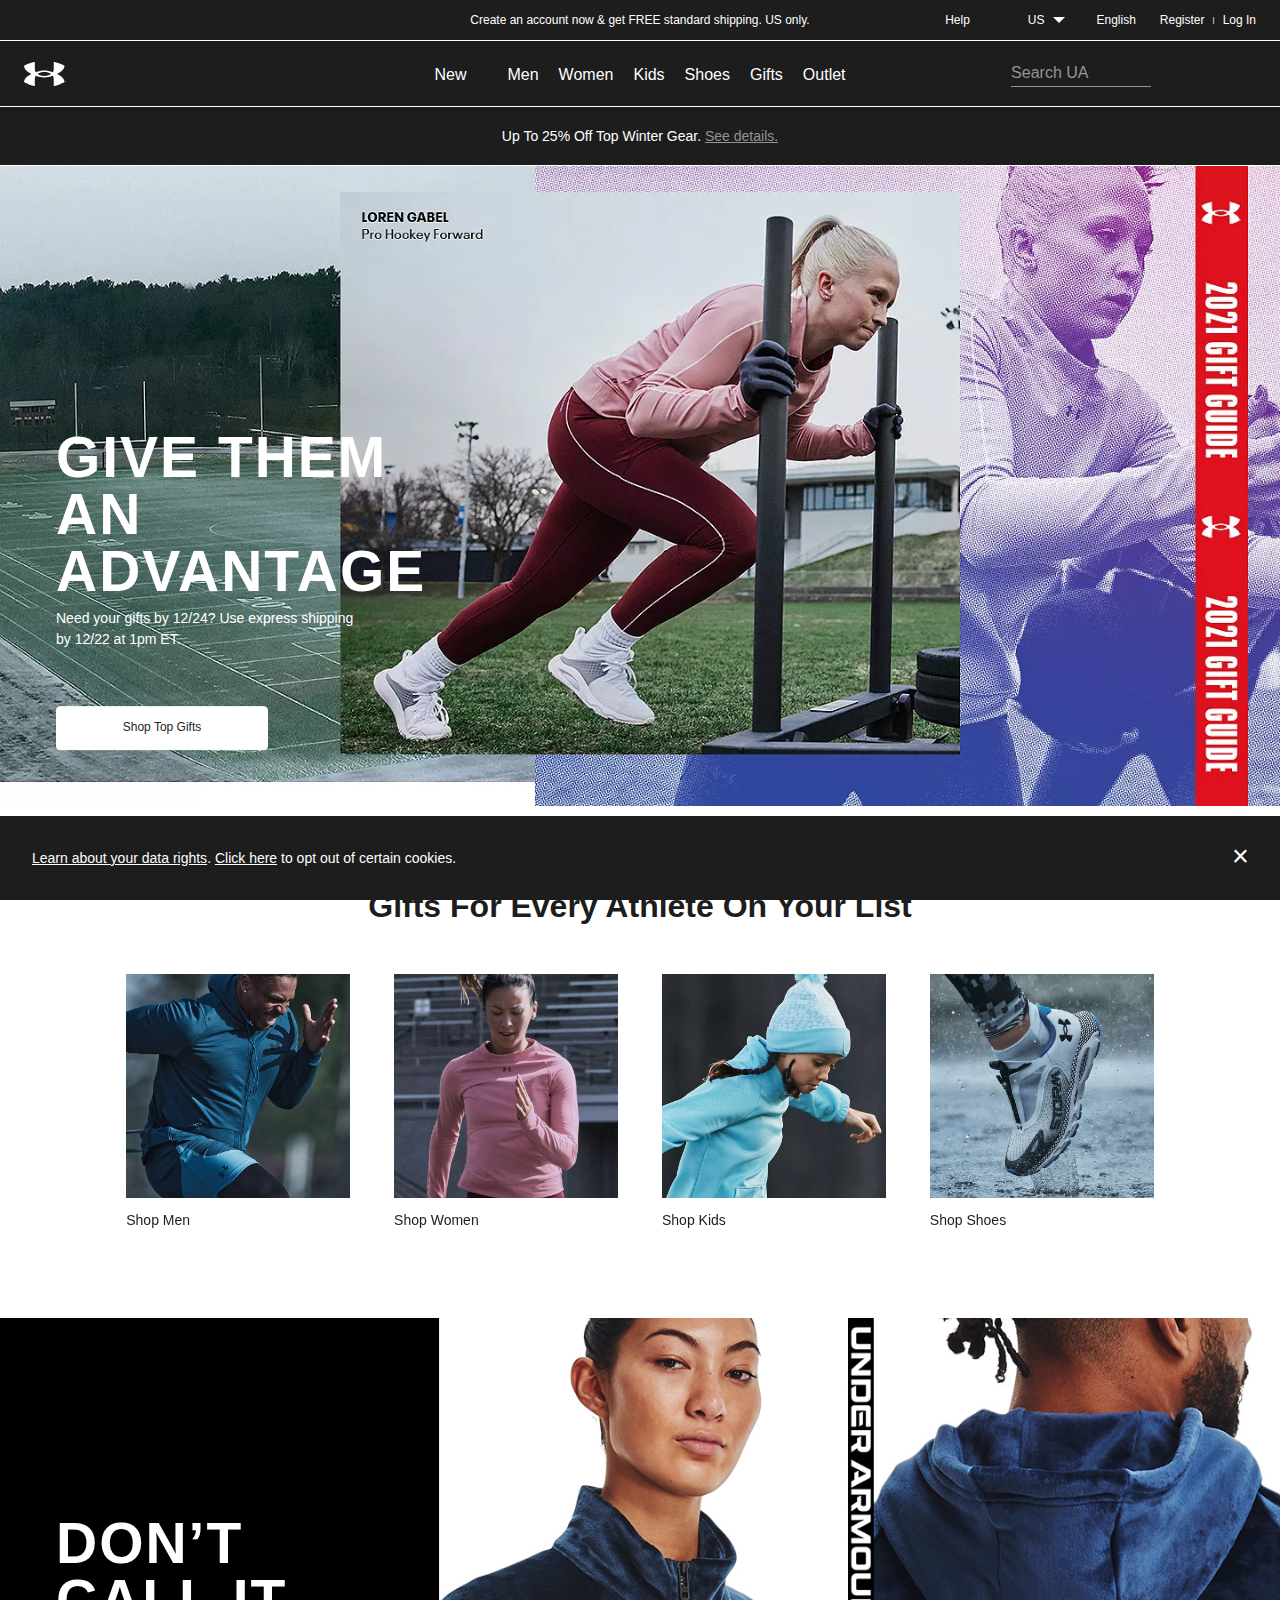
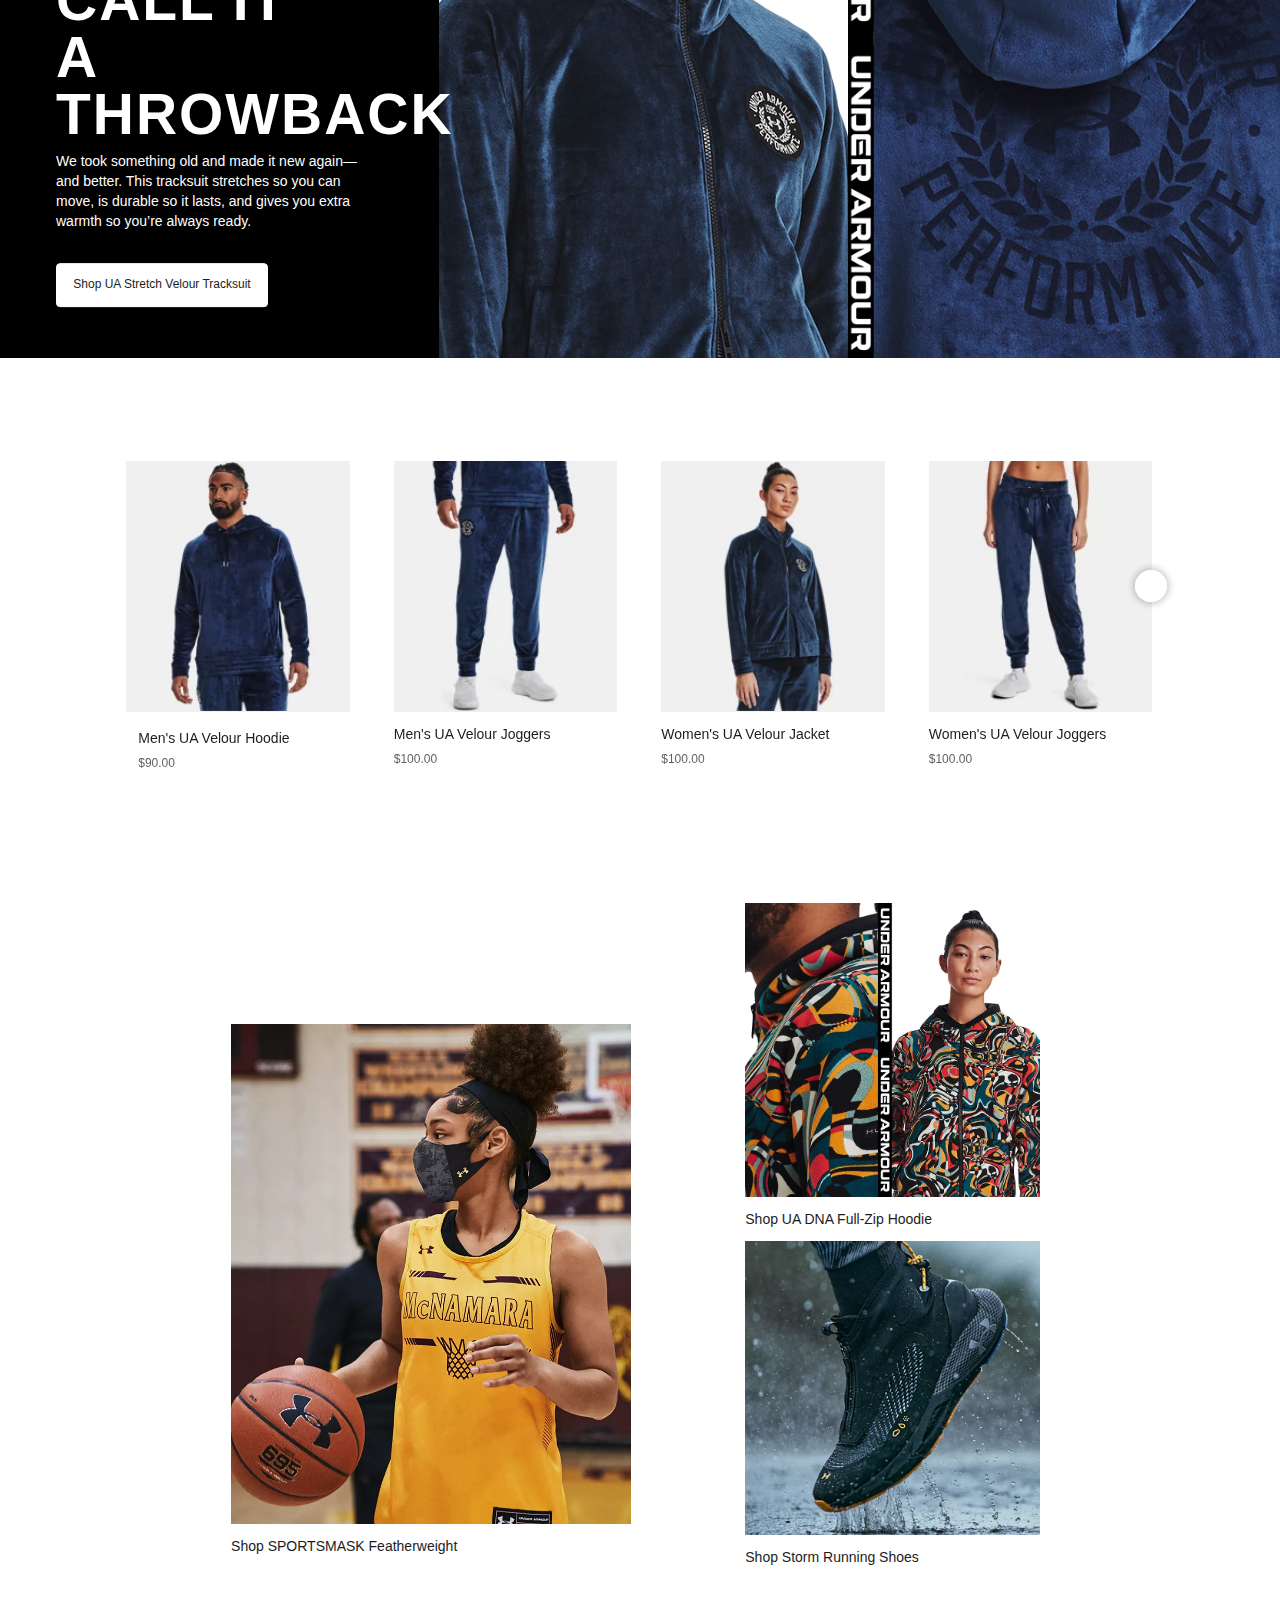
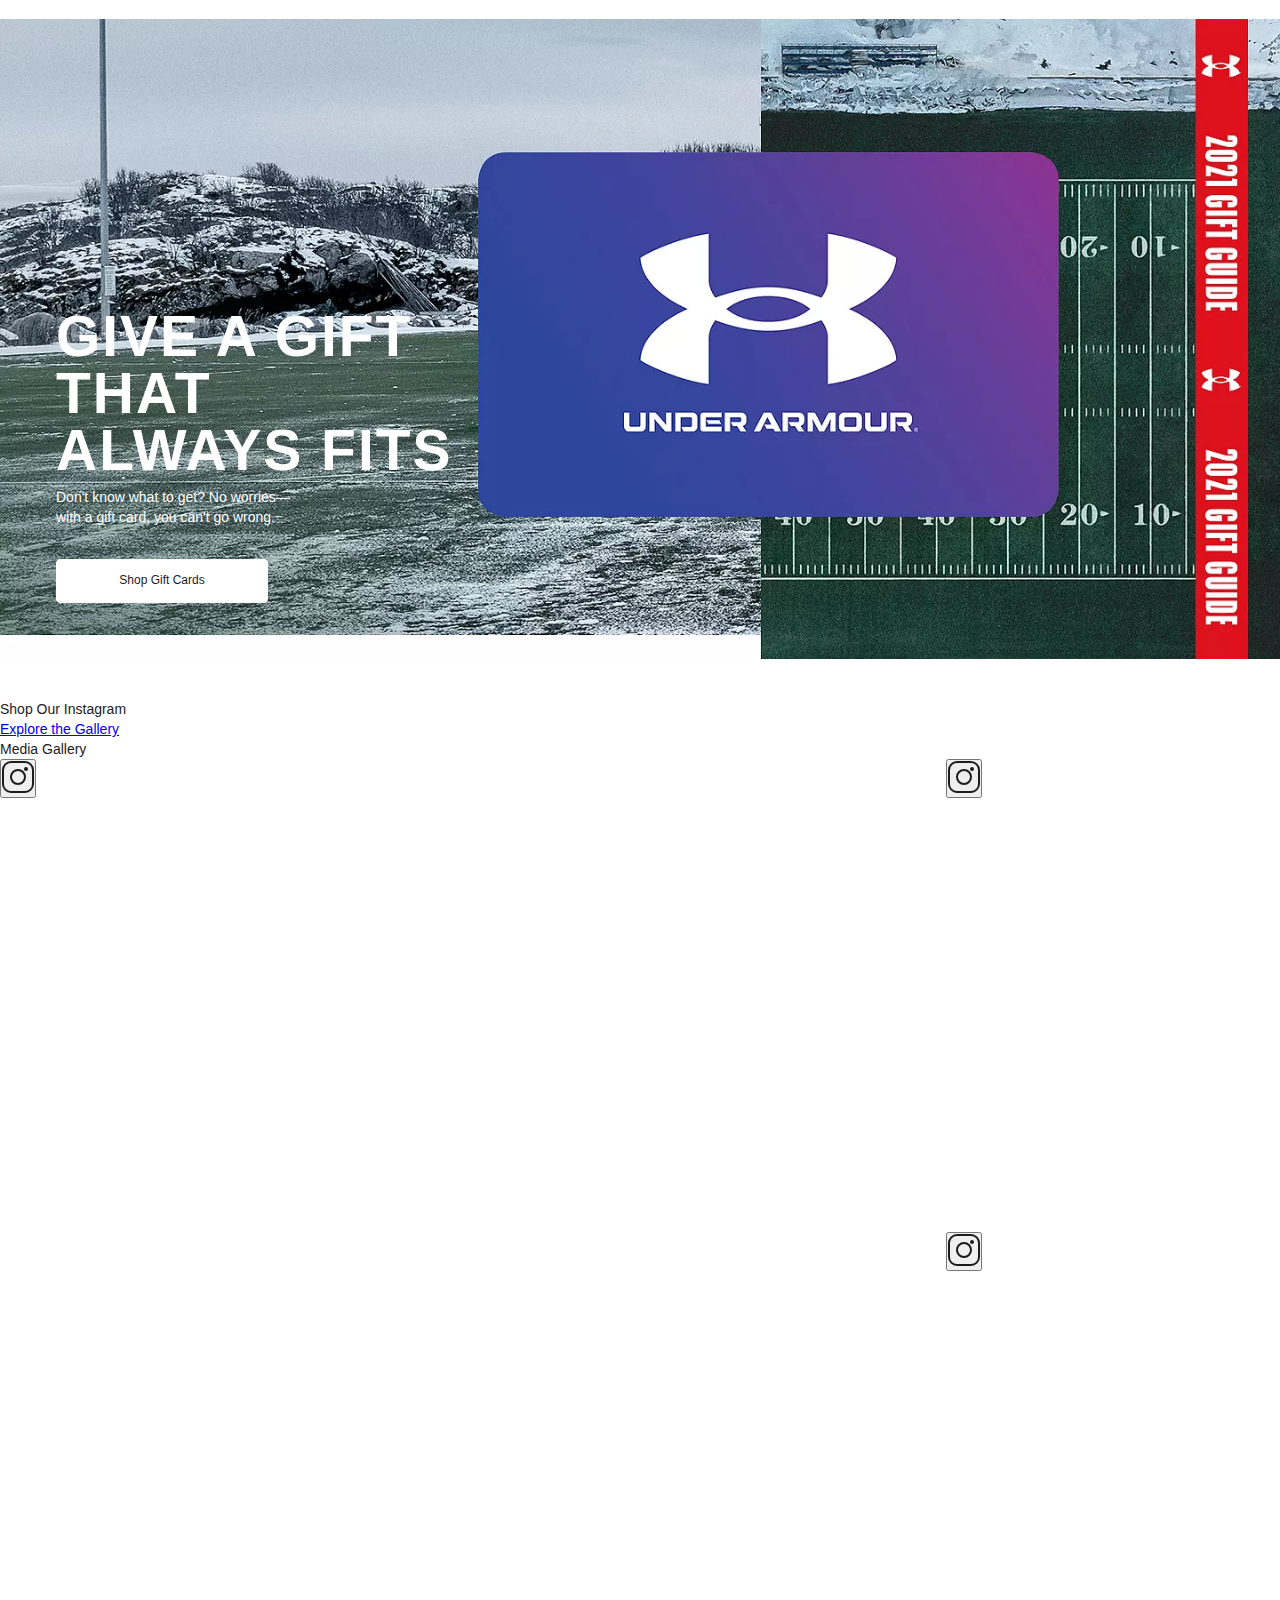
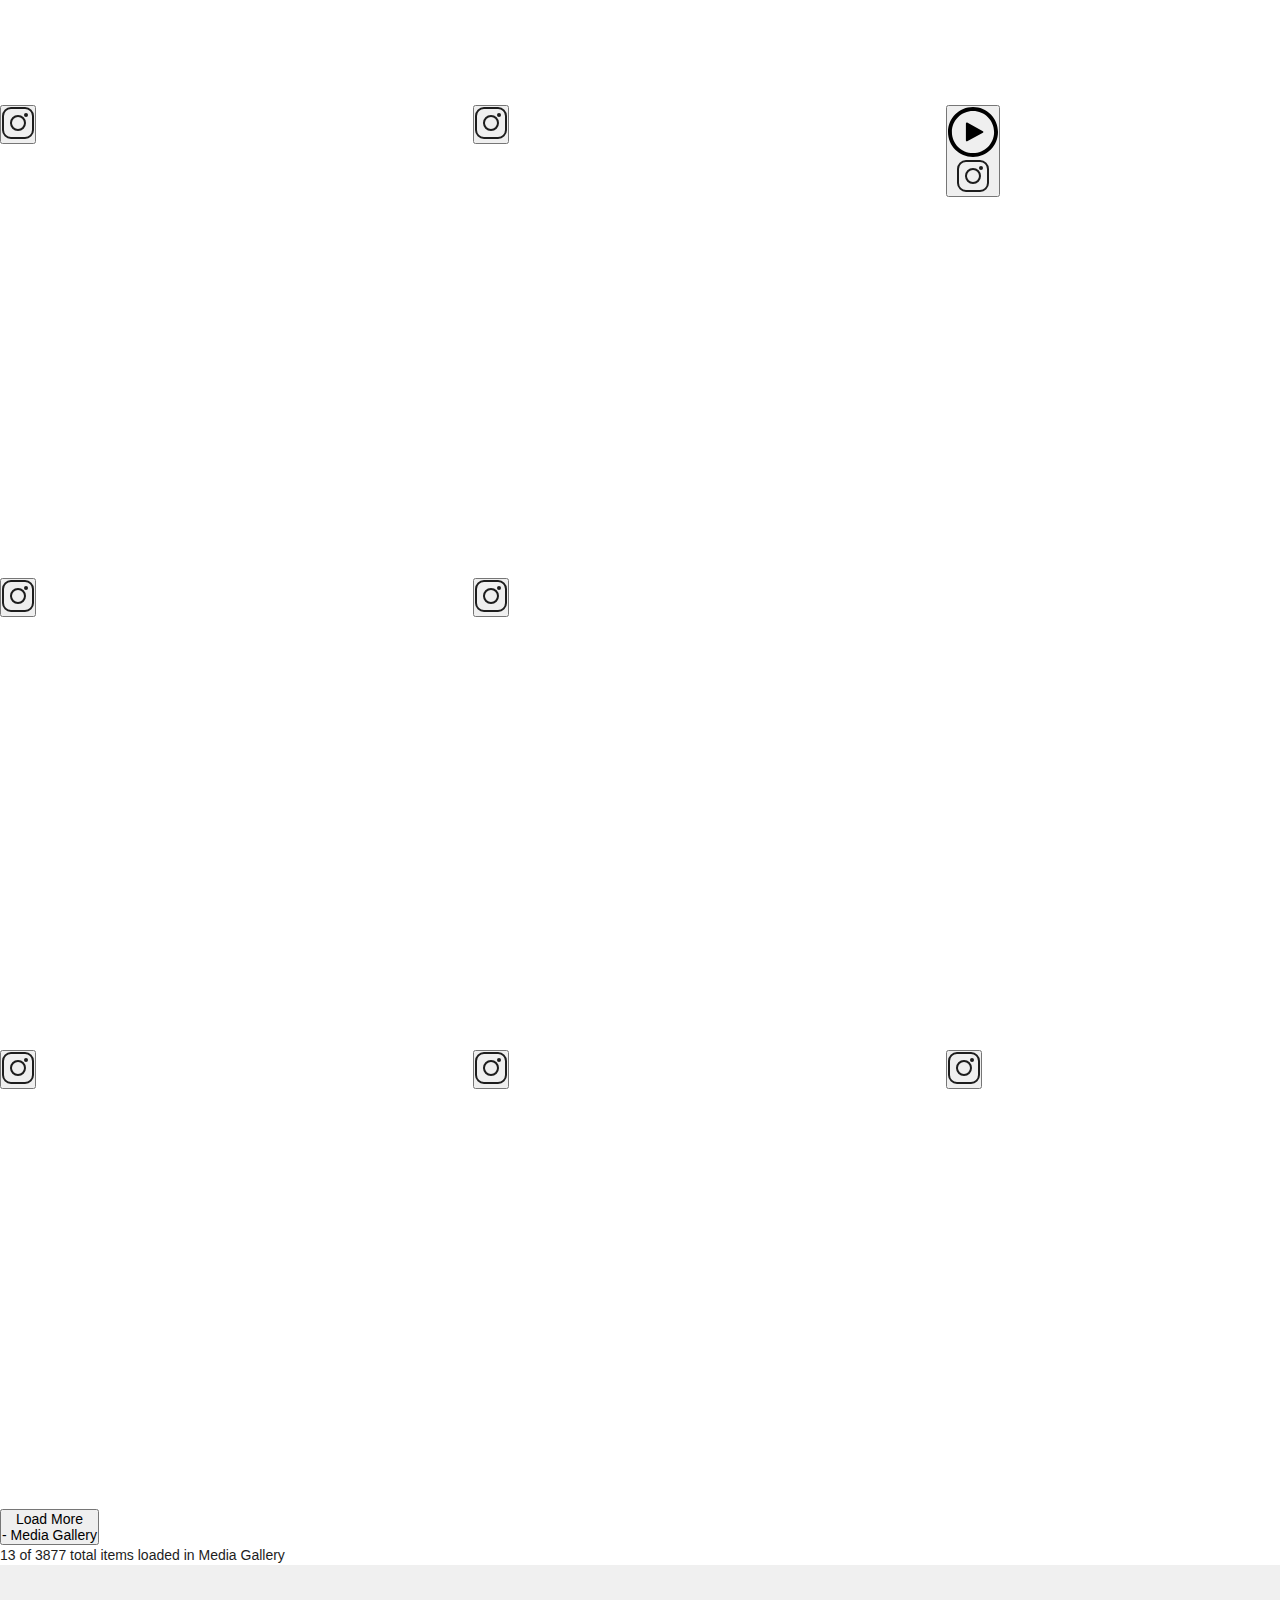
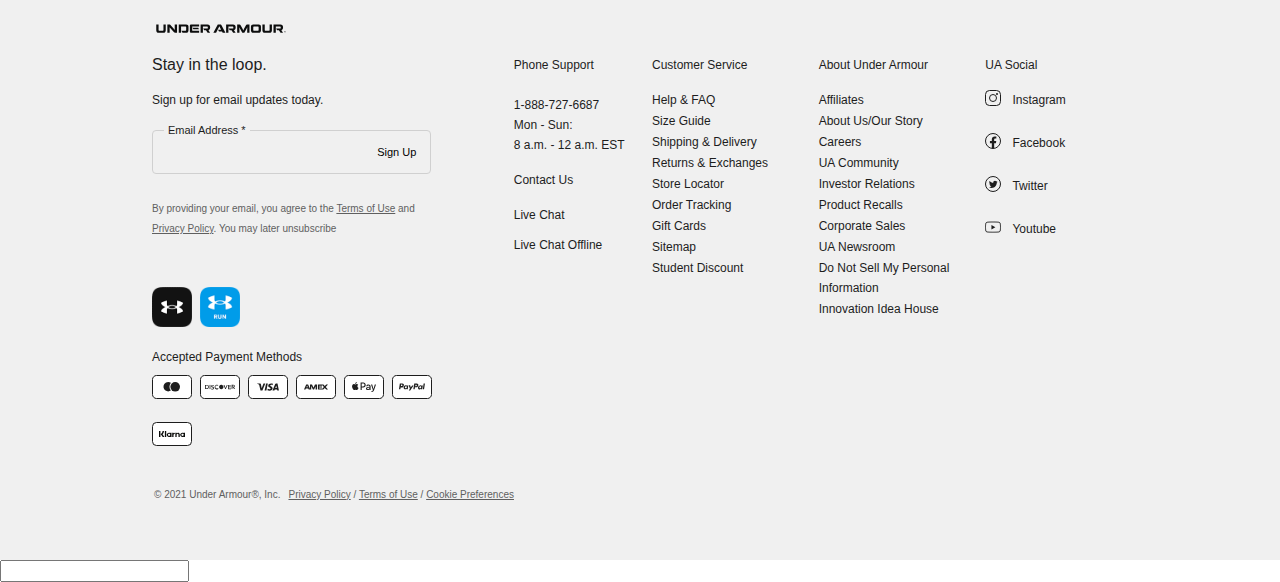
==== index.html @ 984a5411 "Get under armour front page and add livechat tag" ====
<!DOCTYPE html>
<!-- saved from url=(0034)https://www.underarmour.com/en-us/ -->
<html lang="en" class="desktop landscape"><head><meta http-equiv="Content-Type" content="text/html; charset=UTF-8"><link rel="stylesheet" type="text/css" href="./Under Armour® Official Store _ FREE Shipping Available_files/contextChooser_bar.css"><style type="text/css">.truste_cursor_pointer {cursor: pointer;}.truste_border_none {border: none;}</style>
<link rel="canonical" href="https://www.underarmour.com/en-us/">

<meta http-equiv="x-ua-compatible" content="ie=edge">
<meta name="viewport" content="width=device-width, initial-scale=1.0, minimum-scale=1, maximum-scale=1, user-scalable=no">
<title>Under Armour® Official Store | FREE Shipping Available</title>
<meta name="description" content="Under Armour makes game-changing sports apparel, athletic shirts, shoes &amp;amp; accessories. FREE SHIPPING available + FREE Returns on workout clothes, shoes &amp;amp; gear.">
<meta name="keywords" content="Under Armour">
<meta name="format-detection" content="telephone=no">
<meta name="google-site-verification" content="6ZT06vyYh54Uva3S4F6Aub70DeCNvvsQwIj5EkYZk4s">
<meta property="og:url" content="https://www.underarmour.com/en-us/">
<link rel="icon" type="image/png" sizes="16x16" href="https://www.underarmour.com/on/demandware.static/Sites-US-Site/-/default/dw4698c689/images/favicons/favicon-16x16.png">
<link rel="icon" type="image/png" sizes="32x32" href="https://www.underarmour.com/on/demandware.static/Sites-US-Site/-/default/dwe0b25761/images/favicons/favicon-32x32.png">
<link rel="icon" type="image/png" sizes="48x48" href="https://www.underarmour.com/on/demandware.static/Sites-US-Site/-/default/dw59ce0129/images/favicons/favicon-48x48.png">
<link rel="icon" type="image/png" sizes="96x96" href="https://www.underarmour.com/on/demandware.static/Sites-US-Site/-/default/dw2d4ba5c6/images/favicons/favicon-96x96.png">
<link rel="icon" type="image/png" sizes="128x128" href="https://www.underarmour.com/on/demandware.static/Sites-US-Site/-/default/dwb90e3fbc/images/favicons/favicon-128.png">
<link rel="icon" type="image/png" sizes="196x196" href="https://www.underarmour.com/on/demandware.static/Sites-US-Site/-/default/dw2717b3ec/images/favicons/favicon-196x196.png">

<link rel="icon" sizes="192x192" href="https://www.underarmour.com/on/demandware.static/Sites-US-Site/-/en_US/v1640156794856/images/favicons/favicon-192x192.png">
<link rel="apple-touch-icon-precomposed" sizes="180x180" href="https://www.underarmour.com/on/demandware.static/Sites-US-Site/-/default/dw45f0656f/images/favicons//apple-touch-icon-180x180-precomposed.png">
<link rel="apple-touch-icon" sizes="180x180" href="https://www.underarmour.com/on/demandware.static/Sites-US-Site/-/default/dw587d3a90/images/favicons//apple-touch-icon-180x180.png">
<link rel="apple-touch-icon-precomposed" sizes="152x152" href="https://www.underarmour.com/on/demandware.static/Sites-US-Site/-/default/dwfb53d947/images/favicons//apple-touch-icon-152x152-precomposed.png">
<link rel="apple-touch-icon" sizes="152x152" href="https://www.underarmour.com/on/demandware.static/Sites-US-Site/-/default/dw747a0200/images/favicons//apple-touch-icon-152x152.png">
<link rel="apple-touch-icon-precomposed" sizes="144x144" href="https://www.underarmour.com/on/demandware.static/Sites-US-Site/-/default/dw742f76dc/images/favicons//apple-touch-icon-144x144-precomposed.png">
<link rel="apple-touch-icon" sizes="144x144" href="https://www.underarmour.com/on/demandware.static/Sites-US-Site/-/default/dw086adbdd/images/favicons//apple-touch-icon-144x144.png">
<link rel="apple-touch-icon-precomposed" sizes="120x120" href="https://www.underarmour.com/on/demandware.static/Sites-US-Site/-/default/dwe8e1d789/images/favicons//apple-touch-icon-120x120-precomposed.png">
<link rel="apple-touch-icon" sizes="120x120" href="https://www.underarmour.com/on/demandware.static/Sites-US-Site/-/default/dw32459d64/images/favicons//apple-touch-icon-120x120.png">
<link rel="apple-touch-icon-precomposed" sizes="114x114" href="https://www.underarmour.com/on/demandware.static/Sites-US-Site/-/default/dw0f02f98f/images/favicons//apple-touch-icon-114x114-precomposed.png">
<link rel="apple-touch-icon" sizes="114x114" href="https://www.underarmour.com/on/demandware.static/Sites-US-Site/-/default/dw30497abb/images/favicons//apple-touch-icon-114x114.png">
<link rel="apple-touch-icon-precomposed" sizes="76x76" href="https://www.underarmour.com/on/demandware.static/Sites-US-Site/-/default/dw88b87e0c/images/favicons//apple-touch-icon-76x76-precomposed.png">
<link rel="apple-touch-icon" sizes="76x76" href="https://www.underarmour.com/on/demandware.static/Sites-US-Site/-/default/dw28cb232a/images/favicons//apple-touch-icon-76x76.png">
<link rel="apple-touch-icon-precomposed" sizes="72x72" href="https://www.underarmour.com/on/demandware.static/Sites-US-Site/-/default/dwbc250b04/images/favicons//apple-touch-icon-72x72-precomposed.png">
<link rel="apple-touch-icon" sizes="72x72" href="https://www.underarmour.com/on/demandware.static/Sites-US-Site/-/default/dw5ca8fdfe/images/favicons//apple-touch-icon-72x72.png">
<link rel="apple-touch-icon" sizes="60x60" href="https://www.underarmour.com/on/demandware.static/Sites-US-Site/-/default/dwdb331d98/images/favicons//apple-touch-icon-60x60.png">
<link rel="apple-touch-icon" sizes="57x57" href="https://www.underarmour.com/on/demandware.static/Sites-US-Site/-/default/dw6e80b38b/images/favicons//apple-touch-icon-57x57.png">
<link rel="apple-touch-icon-precomposed" href="https://www.underarmour.com/on/demandware.static/Sites-US-Site/-/default/dwcce8610a/images/favicons//apple-touch-icon-precomposed.png">
<link rel="apple-touch-icon" href="https://www.underarmour.com/on/demandware.static/Sites-US-Site/-/default/dwc97adde1/images/favicons//apple-touch-icon.png">
<link rel="mask-icon" href="https://www.underarmour.com/on/demandware.static/Sites-US-Site/-/default/dw83e416b5/images/favicons/favicon-16x16.svg" color="#000">
<link rel="stylesheet" href="./Under Armour® Official Store _ FREE Shipping Available_files/fonts.css">
<link rel="stylesheet" href="./Under Armour® Official Store _ FREE Shipping Available_files/normalize.css">
<link rel="stylesheet" href="./Under Armour® Official Store _ FREE Shipping Available_files/style.css">
</head><body class="l-body scrolling-up">
    <div id="bfx-cc-wrapper" class="bfx-cc-position-right bfx-cc-position-top">
      
      <div class="bfx-cc-collapsed" style="height: 25px;">
        <div class="bfx-cc-menu">
          <span class="bfx-cc-flag">
            <img src="./Under Armour® Official Store _ FREE Shipping Available_files/US.gif" alt="United States">
          </span>
          <span class="bfx-cc-country-name">
            <a id="bfx-cc-flag-link" href="javascript:void(0)" aria-label="Currently shipping to United States. Click here to change shipping location. Show more content.">United States</a>
          </span>
        </div>
      </div>

      <div class="bfx-cc-expanded" style="display: none;">
        <div class="bfx-cc-content">
          <div class="bfx-cc-logo-wrapper">
            
          </div>
          <form name="bfx-cc-form" id="bfx-cc-form">
            <h2 class="bfx-cc-text">
              We now ship to your location with <a href="http://www.borderfree.com/" rel="noopener" target="_blank">Borderfree</a>.
            </h2>
            <div class="bfx-cc-select-wrapper">
              <label for="bfx-cc-countries-select" id="bfx-cc-countries-label" class="bfx-cc-label">I'm shipping to:</label>
              <select class="bfx-cc-countries" id="bfx-cc-countries-select" name="bfx-cc-countries">
                <option value="AF"> Afghanistan</option><option value="AL"> Albania</option><option value="DZ"> Algeria</option><option value="AD"> Andorra</option><option value="AO"> Angola</option><option value="AI"> Anguilla</option><option value="AG"> Antigua and Barbuda</option><option value="AM"> Armenia</option><option value="AW"> Aruba</option><option value="AZ"> Azerbaijan</option><option value="BS"> Bahamas</option><option value="BD"> Bangladesh</option><option value="BB"> Barbados</option><option value="BY"> Belarus</option><option value="BZ"> Belize</option><option value="BJ"> Benin</option><option value="BM"> Bermuda</option><option value="BT"> Bhutan</option><option value="BO"> Bolivia</option><option value="BA"> Bosnia and Herzegovina</option><option value="BW"> Botswana</option><option value="BN"> Brunei Darussalam</option><option value="BG"> Bulgaria</option><option value="BF"> Burkina Faso</option><option value="BI"> Burundi</option><option value="KH"> Cambodia</option><option value="CM"> Cameroon</option><option value="CA"> Canada</option><option value="CV"> Cape Verde</option><option value="CF"> Central African Republic</option><option value="TD"> Chad</option><option value="CX"> Christmas Island</option><option value="CC"> Cocos (Keeling) Islands</option><option value="CO"> Colombia</option><option value="KM"> Comoros</option><option value="CD"> Congo, Democratic Republic of the</option><option value="CG"> Congo, Republic of the</option><option value="CK"> Cook Islands</option><option value="CR"> Costa Rica</option><option value="HR"> Croatia</option><option value="CY"> Cyprus</option><option value="CI"> Côte d'Ivoire</option><option value="DJ"> Djibouti</option><option value="DM"> Dominica</option><option value="DO"> Dominican Republic</option><option value="EC"> Ecuador</option><option value="EG"> Egypt</option><option value="SV"> El Salvador</option><option value="GQ"> Equatorial Guinea</option><option value="ER"> Eritrea</option><option value="EE"> Estonia</option><option value="ET"> Ethiopia</option><option value="FK"> Falkland Islands (Malvinas)</option><option value="FO"> Faroe Islands</option><option value="FJ"> Fiji</option><option value="FI"> Finland</option><option value="GF"> French Guiana</option><option value="PF"> French Polynesia</option><option value="GA"> Gabon</option><option value="GM"> Gambia</option><option value="GE"> Georgia</option><option value="GH"> Ghana</option><option value="GI"> Gibraltar</option><option value="GR"> Greece</option><option value="GL"> Greenland</option><option value="GD"> Grenada</option><option value="GP"> Guadeloupe</option><option value="GT"> Guatemala</option><option value="GG"> Guernsey</option><option value="GN"> Guinea</option><option value="GY"> Guyana</option><option value="HT"> Haiti</option><option value="VA"> Holy See (Vatican City State)</option><option value="HN"> Honduras</option><option value="HU"> Hungary</option><option value="IS"> Iceland</option><option value="IM"> Isle of Man</option><option value="IL"> Israel</option><option value="JM"> Jamaica</option><option value="JE"> Jersey</option><option value="JO"> Jordan</option><option value="KZ"> Kazakhstan</option><option value="KE"> Kenya</option><option value="KI"> Kiribati</option><option value="KG"> Kyrgyzstan</option><option value="LA"> Lao People's Democratic Republic</option><option value="LV"> Latvia</option><option value="LB"> Lebanon</option><option value="LS"> Lesotho</option><option value="LR"> Liberia</option><option value="LY"> Libya</option><option value="LI"> Liechtenstein</option><option value="LT"> Lithuania</option><option value="LU"> Luxembourg</option><option value="MO"> Macao</option><option value="MG"> Madagascar</option><option value="MW"> Malawi</option><option value="MV"> Maldives</option><option value="ML"> Mali</option><option value="MT"> Malta</option><option value="MH"> Marshall Islands</option><option value="MQ"> Martinique</option><option value="MR"> Mauritania</option><option value="MU"> Mauritius</option><option value="MX"> Mexico</option><option value="FM"> Micronesia, Federated States of</option><option value="MD"> Moldova, Republic of</option><option value="MC"> Monaco</option><option value="MN"> Mongolia</option><option value="ME"> Montenegro</option><option value="MS"> Montserrat</option><option value="MA"> Morocco</option><option value="MZ"> Mozambique</option><option value="NA"> Namibia</option><option value="NR"> Nauru</option><option value="NP"> Nepal</option><option value="NC"> New Caledonia</option><option value="NI"> Nicaragua</option><option value="NE"> Niger</option><option value="NG"> Nigeria</option><option value="NU"> Niue</option><option value="MK"> North Macedonia, Republic of</option><option value="NO"> Norway</option><option value="OM"> Oman</option><option value="PK"> Pakistan</option><option value="PW"> Palau</option><option value="PA"> Panama</option><option value="PG"> Papua New Guinea</option><option value="PY"> Paraguay</option><option value="PE"> Peru</option><option value="QA"> Qatar</option><option value="RO"> Romania</option><option value="RU"> Russian Federation</option><option value="RW"> Rwanda</option><option value="RE"> Réunion</option><option value="BL"> Saint Barthélemy</option><option value="KN"> Saint Kitts and Nevis</option><option value="LC"> Saint Lucia</option><option value="PM"> Saint Pierre and Miquelon</option><option value="VC"> Saint Vincent and the Grenadines</option><option value="WS"> Samoa</option><option value="SM"> San Marino</option><option value="ST"> Sao Tome and Principe</option><option value="SN"> Senegal</option><option value="RS"> Serbia</option><option value="SC"> Seychelles</option><option value="SL"> Sierra Leone</option><option value="SX"> Sint Maarten (Dutch part)</option><option value="SI"> Slovenia</option><option value="SB"> Solomon Islands</option><option value="SO"> Somalia</option><option value="LK"> Sri Lanka</option><option value="SR"> Suriname</option><option value="SZ"> Swaziland</option><option value="CH"> Switzerland</option><option value="TJ"> Tajikistan</option><option value="TZ"> Tanzania, United Republic of</option><option value="TL"> Timor-Leste</option><option value="TG"> Togo</option><option value="TO"> Tonga</option><option value="TT"> Trinidad and Tobago</option><option value="TN"> Tunisia</option><option value="TC"> Turks and Caicos Islands</option><option value="TV"> Tuvalu</option><option value="UG"> Uganda</option><option value="UA"> Ukraine</option><option value="GB"> United Kingdom</option><option value="US" selected=""> United States</option><option value="UY"> Uruguay</option><option value="UZ"> Uzbekistan</option><option value="VU"> Vanuatu</option><option value="VN"> Vietnam</option><option value="WF"> Wallis and Futuna</option><option value="YE"> Yemen</option><option value="ZM"> Zambia</option><option value="ZW"> Zimbabwe</option>
              </select>
            </div>
            <div class="bfx-cc-select-wrapper">
              <label for="bfx-cc-currencies-select" id="bfx-cc-currencies-label" class="bfx-cc-label">I'd like to see prices in:</label>
              <select class="bfx-cc-currencies" id="bfx-cc-currencies-select" name="bfx-cc-currencies" disabled="disabled">
                <option value="ARS"> Argentine Peso</option><option value="AUD"> Australian Dollar</option><option value="BSD"> Bahamian Dollar</option><option value="BHD"> Bahraini Dinar</option><option value="PAB"> Balboa</option><option value="BBD"> Barbados Dollar</option><option value="BZD"> Belize Dollar</option><option value="BOB"> Boliviano</option><option value="BAM"> Bosnian Convertible Mark</option><option value="BRL"> Brazilian Real</option><option value="GBP"> British Pound</option><option value="BGN"> Bulgarian Lev</option><option value="XOF"> CFA Franc BCEAO</option><option value="XAF"> CFA Franc BEAC</option><option value="CAD"> Canadian Dollar</option><option value="KYD"> Cayman Islands Dollar</option><option value="CLP"> Chilean Peso</option><option value="COP"> Colombian Peso</option><option value="NIO"> Cordoba Oro</option><option value="CRC"> Costa Rican Colon</option><option value="HRK"> Croatian Kuna</option><option value="CZK"> Czech Koruna</option><option value="DKK"> Danish Krone</option><option value="DOP"> Dominican Peso</option><option value="EGP"> Egyptian Pound</option><option value="EUR"> Euro</option><option value="PYG"> Guarani</option><option value="HKD"> Hong Kong Dollar</option><option value="HUF"> Hungarian Forint</option><option value="INR"> Indian Rupee</option><option value="IDR"> Indonesian Rupiah</option><option value="ILS"> Israeli Shekel</option><option value="JMD"> Jamaican Dollar</option><option value="JPY"> Japanese Yen</option><option value="JOD"> Jordanian Dinar</option><option value="KRW"> Korean Won</option><option value="KWD"> Kuwaiti Dinar</option><option value="HNL"> Lempira</option><option value="SZL"> Lilangeni</option><option value="MYR"> Malayan Ringgit</option><option value="MXN"> Mexican Peso</option><option value="MAD"> Moroccan Dirham</option><option value="NAD"> Namibia Dollar</option><option value="NPR"> Nepalese Rupee</option><option value="ANG"> Netherlands Antillan Guilder</option><option value="RON"> New Romanian Leu</option><option value="NZD"> New Zealand Dollar</option><option value="NOK"> Norwegian Krone</option><option value="OMR"> Omani Rial</option><option value="PKR"> Pakistan Rupee</option><option value="PEN"> Peruvian Nuevo Sol</option><option value="PHP"> Philippine Peso</option><option value="PLN"> Polish Zloty</option><option value="QAR"> Qatari Riyal</option><option value="GTQ"> Quetzal</option><option value="KHR"> Riel</option><option value="MVR"> Rufiyaa</option><option value="RUB"> Russian Ruble</option><option value="SAR"> Saudi Riyal</option><option value="SGD"> Singapore Dollar</option><option value="ZAR"> South African Rand</option><option value="LKR"> Sri Lanka Rupee</option><option value="SEK"> Swedish Krona</option><option value="CHF"> Swiss Franc</option><option value="TWD"> Taiwan Dollar</option><option value="BDT"> Taka</option><option value="KZT"> Tenge</option><option value="THB"> Thai Baht</option><option value="TRY"> Turkish Lira</option><option value="USD" selected=""> US Dollar</option><option value="UAH"> Ukraine Hryvnia</option><option value="AED"> United Arab Emirates Dirham</option><option value="UYU"> Uruguay New Peso</option><option value="CNY"> Yuan Renminbi</option>
              </select>
            </div>
            <input type="button" id="bfx-cc-btn" class="noLink" value="OK">
            
          </form>
        </div>
      </div>
    </div>
  <input type="hidden" value="&quot;(&lt;body)|(&lt;iframe)|(\\.js$)|(javascript)|(&lt;script&gt;)|(&lt;\/script&gt;)|(&lt;script\/&gt;)|(&lt;script)|(script&gt;)|(script\/&gt;)|(cookie)|(&lt;img)|(vbscript)|(msgbox)|(alert())|&lt;.*?&gt;\\gmi|\\(.*?\\) ?\\gmi|(&lt;)|(&gt;)\\gmi&quot;" name="xssRegex" message="Please match the requested format.">
<link href="./Under Armour® Official Store _ FREE Shipping Available_files/ua-4672-90.css" rel="stylesheet"><link href="./Under Armour® Official Store _ FREE Shipping Available_files/Homepage%20Lander-965864-2.css" rel="stylesheet"><link href="./Under Armour® Official Store _ FREE Shipping Available_files/moduleTweaks-348110-96.css" rel="stylesheet">
<meta name="coremedia_content_id" content="4822">

<style type="text/css">ISAPPLEPAY{display:inline;}.dw-apple-pay-button,.dw-apple-pay-button:hover,.dw-apple-pay-button:active{background-color:black;background-image:-webkit-named-image(apple-pay-logo-white);background-position:50% 50%;background-repeat:no-repeat;background-size:75% 60%;border-radius:5px;border:1px solid black;box-sizing:border-box;margin:5px auto;min-height:30px;min-width:100px;padding:0;}
.dw-apple-pay-button:after{content:'Apple Pay';visibility:hidden;}.dw-apple-pay-button.dw-apple-pay-logo-white{background-color:white;border-color:white;background-image:-webkit-named-image(apple-pay-logo-black);color:black;}.dw-apple-pay-button.dw-apple-pay-logo-white.dw-apple-pay-border{border-color:black;}</style>
<script type="application/ld+json">
        {"@context":"http://schema.org","@type":"Organization","url":"https://www.underarmour.com/en-us/","potentialAction":{"@type":"SearchAction","name":"UnderArmour","target":"https://www.underarmour.com/en-us/search?q={search_term_string}","query-input":"required name=search_term_string"}}
    </script>


<svg xmlns="http://www.w3.org/2000/svg" xmlns:xlink="http://www.w3.org/1999/xlink" style="display:none">
<symbol id="i-instagram" viewBox="0 0 100 100" stroke="currentColor">
<circle stroke-width="6.25" fill="none" cx="50.3" cy="50.1" r="20.9"></circle>
<circle stroke-width="0" fill="currentColor" cx="76.3" cy="23.9" r="5.9"></circle>
<path stroke-width="6.25" fill="none" d="M95.2,31.3c-0.4-8.2-2.9-14.5-7.3-19S77,5.4,68.8,4.9C65.3,4.7,59.1,4.6,50,4.6 S34.8,4.7,31.3,4.9c-8.2,0.5-14.6,2.9-19,7.4s-6.9,10.8-7.4,19C4.7,34.8,4.6,41,4.6,50s0.1,15.3,0.3,18.8c0.4,8.2,2.9,14.5,7.3,19 s10.8,6.9,19,7.3c3.5,0.2,9.7,0.3,18.8,0.3s15.2-0.1,18.8-0.3c8.2-0.4,14.5-2.9,19-7.3s6.9-10.8,7.3-19c0.2-3.5,0.3-9.7,0.3-18.8 S95.4,34.8,95.2,31.3z"></path>
</symbol>
<symbol id="i-run" viewBox="0 0 100 100" fill="currentColor" stroke-width="0">
<path d="M71.4,88.6c-0.1,0-0.3-0.1-0.3-0.1C71.2,88.5,71.3,88.5,71.4,88.6"></path>
<path d="M86.7,94.5c0,0-7.2,1.1-21.3-1.4c-18.9-3.3-27-22.2-30.4-28c-5.5-9.4-12.2-10-17.9-16.9
			c-5.7-6.8-12-22.5-6.5-25.2c6.3-0.4,5.1-4.1,8.6-3.6c0.1-0.1,0.2-0.2,0.2-0.3c0.9-2.1,3.1-7,5.5-7.8c0.1,0,0.2-0.1,0.3-0.1
			c0.2,3.1,2.8,3.4,5.9,3.5c3.6,1.5-4.4,18.8-3,31.6c1.4,2.8,8.5,3.7,14,13.1c3.3,5.6,11.4,24.7,31,29.6c9.7,2.5,17.5,1.2,21.2,0.9
			c0.2,0,0.3,0,0.4,0C91.1,93.6,86.7,94.5,86.7,94.5 M95.3,78.4c-2-2.1-4.3-2.7-6.2-3.2c-0.6-0.2-1.2-0.3-1.6-0.5
			c-1.3-0.5-2.4-1-3.3-1.6c-3-2-5.4-5.1-6.7-8.9c-1.8-5.3-2.5-9.6-3.1-13.6c-0.6-3.9-1.2-7.8-2.8-12.5c-1.3-3.8-2.2-5.9-2.9-7.4
			c-0.9-2.1-1.1-2.4-1-4.9c0.1-6.4-4-7.5-5.3-7.8c-1.3-0.3-2.6,0-3.6,1c0,0-2.2,2-4.9,1.9c-0.3,0-0.6,0-0.9-0.1
			c-3.3-0.6-5.7-1.6-6.9-3c-1.2-1.7-1.5-2.8-1.6-4.7c0-0.2,0-0.3-0.1-0.5c-0.1-2.2,0.4-4.3,0.9-5.3c0.6-1.3,0.6-2.8-0.1-4.1
			c-1.2-2.1-3.5-2.4-5.5-2.4c-4.4-0.1-11.3,1.2-16.3,5.1c-0.9,0.7-1.8,1.5-2.6,2.5c-1.4,0.7-3.6,2.6-6,7.7c-1.6,0.5-2.6,1.5-3.2,2.1
			c-0.7,0.7-1.1,1.1-3.1,1.3c-0.5,0-1,0.2-1.4,0.4c-2.1,1-3.6,3.1-4.2,5.7C1.3,33,7.4,45.5,12.2,51.3c2.7,3.3,5.6,5.2,8.3,7.1
			c3.5,2.4,6.5,4.5,9.2,9.2c0.3,0.6,0.7,1.3,1.2,2.1C34.8,77,44,94.2,62.8,97.5c5.8,1,11.2,1.6,16,1.7c4.1,0.1,6.3-0.2,6.5-0.3
			c0.1,0,0.1,0,0.2,0c0.6-0.1,5.7-1.3,10-5.8c0.4-0.4,0.7-0.9,0.9-1.5c1.2-1.7,1.9-3.8,1.9-5.9C98.3,83,97.2,80.3,95.3,78.4"></path>
</symbol>
<symbol id="i-download" viewBox="0 0 100 100" fill="currentColor" stroke-width="0">
<path d="M36.4,0.7v39.4l-24.6,0.3l38.8,37.1l0,0h0l0,0l38.8-37.1l-24.6-0.3V0.7H36.4z M11.8,99.3h77.6 V86.7H11.8V99.3z"></path>
</symbol>
<symbol id="i-connect" viewBox="0 0 100 100">
<g fill="currentColor" stroke-width="0">
<polygon points="53.4,73.8 60.4,66.9 53.4,59.9 	"></polygon>
<polygon points="53.4,26.3 53.4,40.2 60.4,33.2 	"></polygon>
<path d="M48.9,0.5C27.1,0.5,12,10.8,12,50c0,39.2,15.1,49.5,36.9,49.5c21.8,0,36.9-10.3,36.9-49.5
              C85.8,10.8,70.7,0.5,48.9,0.5z M71.7,66.9L45.4,92.8V59.5L31.7,73.2L26,67.5L43.5,50L26,32.6l5.7-5.7l13.7,13.7V7.2l26.4,25.9
              L54.8,50L71.7,66.9z"></path>
<path d="M84.4,6.9c-0.2-0.4-0.5-0.7-0.6-0.8c1-0.1,1.6-0.7,1.6-1.7c0-0.9-0.6-1.5-2-1.5h-1.8v5.9h1V6.2h0.1l1.7,2.6
		h1.3L84.4,6.9z M82.6,5.5V3.7h0.7c0.8,0,1,0.2,1,0.8c0,0.5-0.3,1-1.3,1H82.6z"></path>
</g>
<circle stroke="currentColor" stroke-width="1.2" fill="transparent" cx="83.3" cy="5.9" r="4.9"></circle>
</symbol>
<symbol id="i-shop" viewBox="0 0 100 100" stroke="currentColor" fill="none" stroke-width="6.2119" stroke-miterlimit="10">
<path class="st0" d="M51.5,40.6C59.1,39.8,65,33.5,65,25.7c0-8.3-6.7-15-15-15s-15,6.7-15,15c0,1.3,0.1,4.5,0.1,4.5"></path>
<path class="st0" d="M37.8,55.2L6.5,84.1c0,0-1.7,9,7.8,9c7,0,35.7,0,35.7,0s28.7,0,35.7,0c9.3,0,7.8-9,7.8-9L51.9,40.6h-2.7"></path>
</symbol>
<symbol id="upf" viewBox="0 0 100 100" stroke="currentColor" fill="none" stroke-width="6.25" stroke-linejoin="round" stroke-linecap="round">
<path d="M9,62.2H91"></path>
<path d="M50,21.4v11.4 M21.1,33.3l8,8 M78.9,33.3l-8,8"></path>
<path d="M77.9,62.2c0-15.4-12.5-28-27.9-28c-15.5,0-27.9,12.5-27.9,28"></path>
<path d="M30.9,16.2L38.7,35 M4,43.1l18.8,7.8 M96,43.1l-18.8,7.8 M69.1,16.2L61.3,35"></path>
</symbol>
<symbol id="i-upf30" viewBox="0 0 100 100" fill="currentColor" stroke-width="0">
<use xlink:href="#upf"></use>
<path d="M48.3,86.5c0,0.9-0.1,1.6-0.4,2.3c-0.9,2.1-3,3.1-6.3,3.1c-1.6,0-2.9-0.3-4-0.8c-1.1-0.5-1.9-1.3-2.3-2.3
      c-0.4-1-0.7-2.3-0.7-3.8h3.5c0,1,0.1,1.7,0.4,2.3c0.5,1,1.4,1.6,2.9,1.6c0.7,0,1.3-0.1,1.8-0.4c0.5-0.2,0.8-0.6,1.1-1.1
      c0.2-0.3,0.2-0.8,0.2-1.3c0-0.4-0.1-0.9-0.3-1.2c-0.2-0.5-0.7-0.9-1.2-1.1c-0.6-0.2-1.3-0.3-2.2-0.3h-0.7v-2.6h0.7
      c1.7,0,2.8-0.5,3.2-1.4c0.1-0.1,0.1-0.3,0.1-0.4c0-0.1,0-0.3,0-0.5c0-0.4-0.1-0.8-0.2-1.1c-0.4-0.9-1.3-1.3-2.6-1.3
      c-1.4,0-2.3,0.5-2.8,1.4c-0.2,0.4-0.3,0.9-0.3,1.4h-3.4c0-1,0.2-1.9,0.5-2.6c0.5-1,1.2-1.8,2.3-2.3c1.1-0.5,2.4-0.8,3.9-0.8
      s2.7,0.3,3.7,0.8s1.7,1.2,2.1,2.1c0.3,0.6,0.4,1.3,0.4,2c0,0.6-0.1,1.2-0.3,1.7c-0.4,1.1-1.3,1.8-2.7,2.2c1.5,0.4,2.6,1.1,3.1,2.3
      C48.1,85,48.3,85.7,48.3,86.5z"></path>
<path d="M53.5,90.9c-1.1-0.7-1.9-1.6-2.5-2.9c-0.6-1.5-0.9-3.2-0.9-5.3c0-2.1,0.3-3.9,0.9-5.3
      c0.6-1.3,1.4-2.2,2.5-2.9c1.1-0.7,2.4-1,4-1c1.6,0,2.9,0.3,4,1c1.1,0.7,1.9,1.6,2.5,2.9c0.6,1.5,0.9,3.2,0.9,5.3
      c0,2.1-0.3,3.9-0.9,5.3c-0.6,1.3-1.4,2.2-2.5,2.9c-1.1,0.7-2.4,1-4,1C55.9,91.9,54.6,91.5,53.5,90.9z M59.5,88.2
      c0.5-0.3,0.9-0.8,1.2-1.4c0.2-0.4,0.3-1,0.4-1.6c0.1-0.6,0.1-1.5,0.1-2.6s0-1.9-0.1-2.6s-0.2-1.2-0.4-1.6
      c-0.3-0.6-0.7-1.1-1.2-1.4s-1.1-0.5-1.9-0.5s-1.4,0.2-2,0.5c-0.5,0.3-0.9,0.8-1.2,1.4c-0.2,0.4-0.3,1-0.4,1.6
      c-0.1,0.7-0.1,1.5-0.1,2.6c0,1,0,1.9,0.1,2.6c0.1,0.7,0.2,1.2,0.4,1.6c0.3,0.6,0.7,1,1.2,1.3c0.5,0.3,1.2,0.5,2,0.5
      S59,88.5,59.5,88.2z"></path>
</symbol>
<symbol id="i-upf40" viewBox="0 0 100 100" fill="currentColor" stroke-width="0">
<use xlink:href="#upf"></use>
<path d="M49.6,87.6h-2.5v3.9h-3.6v-3.9H33.3v-0.1l7.2-13.6h6.6v10.7h2.5V87.6z M43.5,84.6v-9.4h0l-4.8,9.4H43.5z"></path>
<path d="M54.2,90.9c-1.1-0.7-1.9-1.6-2.5-2.9c-0.6-1.5-0.9-3.2-0.9-5.3c0-2.1,0.3-3.9,0.9-5.3
      c0.6-1.3,1.4-2.2,2.5-2.9c1.1-0.7,2.4-1,4-1s2.9,0.3,4,1c1.1,0.7,1.9,1.6,2.5,2.9c0.6,1.5,0.9,3.2,0.9,5.3c0,2.1-0.3,3.9-0.9,5.3
      c-0.6,1.3-1.4,2.2-2.5,2.9c-1.1,0.7-2.4,1-4,1S55.3,91.5,54.2,90.9z M60.2,88.2c0.5-0.3,0.9-0.8,1.2-1.4c0.2-0.4,0.3-1,0.4-1.6
      c0.1-0.6,0.1-1.5,0.1-2.6s0-1.9-0.1-2.6s-0.2-1.2-0.4-1.6c-0.3-0.6-0.7-1.1-1.2-1.4s-1.1-0.5-1.9-0.5s-1.4,0.2-2,0.5
      s-0.9,0.8-1.2,1.4c-0.2,0.4-0.3,1-0.4,1.6c-0.1,0.7-0.1,1.5-0.1,2.6c0,1,0,1.9,0.1,2.6c0.1,0.7,0.2,1.2,0.4,1.6
      c0.3,0.6,0.7,1,1.2,1.3c0.5,0.3,1.2,0.5,2,0.5S59.7,88.5,60.2,88.2z"></path>
</symbol>
<symbol id="i-upf45" viewBox="0 0 100 100" fill="currentColor" stroke-width="0">
<use xlink:href="#upf"></use>
<path d="M43.3,87.6h-2.5v3.9h-3.6v-3.9H27.1v-0.1l7.2-13.6h6.6v10.7h2.5V87.6z M37.3,84.6v-9.4h0l-4.8,9.4H37.3z"></path>
<path d="M45.1,88.7c-0.4-0.9-0.6-2.1-0.6-3.4H48c0,0.8,0.1,1.5,0.4,2.1c0.4,1,1.4,1.5,2.7,1.5c1.4,0,2.3-0.5,2.8-1.6
      c0.2-0.4,0.3-0.9,0.3-1.5c0-0.6-0.1-1.1-0.3-1.6c-0.3-0.7-0.9-1.2-1.7-1.5c-0.8-0.3-1.9-0.5-3.1-0.5c-0.6,0-1.3,0-2,0.1
      s-1.3,0.2-1.8,0.3l1.5-8.8h10.5L56.5,77h-6.9L49,80.1c0.8-0.2,1.6-0.2,2.4-0.2c1.4,0,2.7,0.3,3.7,0.8c1,0.5,1.8,1.3,2.2,2.4
      c0.4,0.9,0.6,1.8,0.6,2.8c0,1.1-0.2,2-0.6,2.8c-0.5,1.1-1.2,1.9-2.3,2.4c-1,0.6-2.3,0.8-3.8,0.8C48.1,91.9,46,90.8,45.1,88.7z"></path>
<path d="M71.8,85.5h-4.6v4.7h-2.8v-4.7h-4.6v-2.7h4.6v-4.6h2.8v4.6h4.6V85.5z"></path>
</symbol>
<symbol id="i-upf50" viewBox="0 0 100 100" fill="currentColor" stroke-width="0">
<use xlink:href="#upf"></use>
<path d="M28.3,88.7c-0.4-0.9-0.6-2.1-0.6-3.4h3.5c0,0.8,0.1,1.5,0.4,2.1c0.4,1,1.4,1.5,2.7,1.5c1.4,0,2.3-0.5,2.8-1.6
      c0.2-0.4,0.3-0.9,0.3-1.5c0-0.6-0.1-1.1-0.3-1.6c-0.3-0.7-0.9-1.2-1.7-1.5c-0.8-0.3-1.9-0.5-3.1-0.5c-0.6,0-1.3,0-2,0.1
      s-1.3,0.2-1.8,0.3l1.5-8.8h10.5L39.8,77h-6.9l-0.6,3.1c0.8-0.2,1.6-0.2,2.4-0.2c1.4,0,2.7,0.3,3.7,0.8c1,0.5,1.8,1.3,2.2,2.4
      c0.4,0.9,0.6,1.8,0.6,2.8c0,1.1-0.2,2-0.6,2.8c-0.5,1.1-1.2,1.9-2.3,2.4c-1,0.6-2.3,0.8-3.8,0.8C31.3,91.9,29.3,90.8,28.3,88.7z"></path>
<path d="M46.2,90.9c-1.1-0.7-1.9-1.6-2.5-2.9c-0.6-1.5-0.9-3.2-0.9-5.3c0-2.1,0.3-3.9,0.9-5.3
      c0.6-1.3,1.4-2.2,2.5-2.9c1.1-0.7,2.4-1,4-1c1.6,0,2.9,0.3,4,1c1.1,0.7,1.9,1.6,2.5,2.9c0.6,1.5,0.9,3.2,0.9,5.3
      c0,2.1-0.3,3.9-0.9,5.3c-0.6,1.3-1.4,2.2-2.5,2.9c-1.1,0.7-2.4,1-4,1C48.7,91.9,47.3,91.5,46.2,90.9z M52.2,88.2
      c0.5-0.3,0.9-0.8,1.2-1.4c0.2-0.4,0.3-1,0.4-1.6c0.1-0.6,0.1-1.5,0.1-2.6s0-1.9-0.1-2.6s-0.2-1.2-0.4-1.6
      c-0.3-0.6-0.7-1.1-1.2-1.4s-1.1-0.5-1.9-0.5c-0.8,0-1.4,0.2-2,0.5c-0.5,0.3-0.9,0.8-1.2,1.4c-0.2,0.4-0.3,1-0.4,1.6
      c-0.1,0.7-0.1,1.5-0.1,2.6c0,1,0,1.9,0.1,2.6s0.2,1.2,0.4,1.6c0.3,0.6,0.7,1,1.2,1.3c0.5,0.3,1.2,0.5,2,0.5
      C51,88.7,51.7,88.5,52.2,88.2z"></path>
<path d="M71.9,85.5h-4.6v4.7h-2.8v-4.7h-4.6v-2.7h4.6v-4.6h2.8v4.6h4.6V85.5z"></path>
</symbol>
<symbol id="i-waterproof" viewBox="0 0 100 100" stroke="currentColor" fill="none" stroke-width="6.25" stroke-linecap="round">
<path d="M94.9,25L5.2,85.9"></path>
<path d="M23.2,60.7c0-16.8,26.8-47.8,26.8-47.8s7.7,8.9,14.8,19.7"></path>
<path d="M74.7,50.9c1.3,3.5,2.1,6.9,2.1,9.8c0,16.2-15,25.5-26.8,25.5c-5.7,0-12.3-2.2-17.5-6.3"></path>
</symbol>
<symbol id="i-water-resistant" viewBox="0 0 100 100" stroke="currentColor" fill="none" stroke-width="6" stroke-linecap="round">
<path d="M50,66.6c11.8,0,21.3-9.5,21.3-21.3c0-4.2-1.4-8.6-3.7-11.9c-0.2-0.3-0.4-0.6-0.6-0.8L50,8.4L32.9,32.5
    c-0.2,0.3-0.4,0.5-0.6,0.8c-2.3,3.3-3.7,7.7-3.7,11.9C28.7,57,38.2,66.6,50,66.6z"></path>
<line x1="95.1" y1="91.1" x2="4.9" y2="91.1"></line>
<line x1="4.8" y1="64" x2="21.9" y2="81.1"></line>
<line x1="25.7" y1="68.6" x2="38.2" y2="81.1"></line>
<line x1="95.2" y1="64" x2="78.1" y2="81.1"></line>
<line x1="74.3" y1="68.6" x2="61.8" y2="81.1"></line>
</symbol>
<symbol id="i-anti-odor" viewBox="0 0 100 100" stroke="currentColor" fill="none" stroke-width="6.25" stroke-linecap="round" stroke-linejoin="round">
<polyline points="4,59.5 4,71.7 50,96 96,71.7 96,59.5 "></polyline>
<polyline points="19.5,51.3 4,59.5 50,83.7 96,59.5 80.5,51.3 "></polyline>
<path d="M34.7,4l6.7,17.3c0.6,1.4,0.4,3-0.4,4.3l-8.7,13.5c-0.8,1.3-1,2.9-0.4,4.3l5.8,15"></path>
<path d="M50.4,58.4l-5.3-13.6c-0.6-1.4-0.4-3,0.5-4.3L54.4,27c0.8-1.3,1-2.9,0.4-4.3L48.2,5.4"></path>
<path d="M63.4,58.4l-4.7-12.2c-0.6-1.4-0.4-3,0.4-4.3l8.7-13.5c0.8-1.3,1-2.9,0.4-4.3L61.6,6.8"></path>
<line x1="91.7" y1="31.8" x2="8.3" y2="88.5"></line>
</symbol>
<symbol id="i-anti-glare" viewBox="0 0 100 100" stroke="currentColor" fill="none" stroke-width="6" stroke-linecap="round" stroke-miterlimit="10" stroke-linejoin="round">
<polyline points="4.3,65.2 4.3,75.4 50,95.7 95.7,75.4 95.7,65.2   "></polyline>
<polygon points="95.7,65.2 50,45.4 4.3,65.2 50,85.1   "></polygon>
<line x1="48.4" y1="69.5" x2="63.4" y2="58.9"></line>
<line x1="48.5" y1="34.8" x2="48.3" y2="69.7"></line>
<path d="M54.9,15.5c0-3.8-3.2-6.8-6.9-6.8c-3.8,0.1-6.8,3.2-6.8,7"></path>
<line x1="43.2" y1="4.4" x2="45.1" y2="9"></line>
<line x1="36.6" y1="11.1" x2="41.3" y2="12.9"></line>
<line x1="59.2" y1="10.8" x2="54.6" y2="12.8"></line>
<line x1="52.5" y1="4.3" x2="50.7" y2="8.9"></line>
<path d="M41.1,15.7c0.1,3.8,3.2,6.8,7,6.8c3.8,0,6.8-3.2,6.8-7"></path>
<line x1="52.8" y1="26.9" x2="50.9" y2="22.3"></line>
<line x1="59.3" y1="20.2" x2="54.7" y2="18.3"></line>
<line x1="36.8" y1="20.5" x2="41.4" y2="18.5"></line>
<line x1="43.5" y1="27" x2="45.3" y2="22.4"></line>
<polyline points="84.7,35.9 94.5,36.4 91.9,45.8   "></polyline>
<line x1="92.4" y1="37.8" x2="76.5" y2="49.6"></line>
</symbol>
<symbol id="i-insulated-reactive" viewBox="0 0 100 100" stroke="currentColor" fill="none" stroke-width="6.25" stroke-linecap="round" stroke-linejoin="round">
<path d="M18.9,64.4L4.1,72.1l46.1,24.1l46.1-24.1l-14.8-7.7"></path>
<path d="M4.1,43.9v12.8l46.1,24.1l46.1-24.1V43.9"></path>
<path d="M19.1,36.1L4.1,43.9L50.2,68l46.1-24.1l-15-7.9"></path>
<line x1="22.5" y1="53.5" x2="22.5" y2="66.2"></line>
<line x1="77.8" y1="53.5" x2="77.8" y2="66.5"></line>
<polygon points="96.2,28.2 50.1,4.1 4.1,28.2 50.1,52.3  "></polygon>
<line x1="50.2" y1="68" x2="50.2" y2="80.8"></line>
</symbol>
<symbol id="i-insulated" viewBox="0 0 100 100" stroke="currentColor" fill="none" stroke-width="6.25" stroke-linecap="round" stroke-linejoin="round">
<use xlink:href="#i-insulated-reactive" width="100" x="0" y="0"></use>
<line x1="62.6" y1="45.9" x2="77.8" y2="53.5"></line>
<line x1="37.3" y1="45.6" x2="22.5" y2="53.5"></line>
<line x1="50.2" y1="52.3" x2="50.2" y2="68"></line>
</symbol>
<symbol id="i-packable" viewBox="0 0 100 100" stroke="currentColor" fill="none" stroke-width="6.25" stroke-linecap="round" stroke-linejoin="round">
<path d="M78.7,65.9l1.2,12.4l-12.4-0.7 M3.4,3.4l76.6,75"></path>
<path d="M3.4,3.4l93.3,0v93.3H3.4V3.4z"></path>
<g stroke-dasharray="3.4548,8.6384">
<path d="M59.4,45.8l33.2,0"></path>
<path d="M46.2,60.4l0,28.3"></path>
</g>
</symbol>
<symbol id="i-easy-access" viewBox="0 0 100 100" stroke="currentColor" fill="none" stroke-width="6.25" stroke-linecap="round" stroke-linejoin="round">
<path d="M24.3,53.9H11.2v42.5h84.9V10.9H59.9C59.9,43.5,49.8,53.9,24.3,53.9z"></path>
<path d="M37.2,25l1.1,11.5L26.7,36 M3.9,3.7l34.3,32.9"></path>
<path stroke-dasharray="6.5222,12.1374" d="M25.1,10.9l34.8,0"></path>
<path stroke-dasharray="6.0671,10.6182" d="M11.2,22.8l0,29.7"></path>
</symbol>
<symbol id="i-chafe-free" viewBox="0 0 100 100" stroke="currentColor" fill="none" stroke-width="6.25" stroke-linecap="round" stroke-linejoin="round">
<path d="M95.8,31.6L95.8,31.6c-10.6,4.5-20.3,10.6-28.9,17.9"></path>
<path d="M84.5,27.9l11.8,3.6L91,42.6 M4.2,68L4.2,68c10.6-4.5,20.3-10.6,28.9-17.9"></path>
<polyline points="15.5,71.8 3.7,68.2 9,57.1   "></polyline>
<g stroke-dasharray="7.1923,9.8306">
<path d="M37.1,90.3L37.1,90.3c4.8-11.2,11.3-21.5,19.3-30.4c0.7-0.8,4.5-4.7,5.2-5.4"></path>
<path d="M62.9,9.4L62.9,9.4c-4.8,11.2-11.3,21.5-19.3,30.4c-0.7,0.8-4.5,4.7-5.2,5.4"></path>
</g>
</symbol>
<symbol id="i-windproof" viewBox="0 0 100 100" stroke="currentColor" fill="none" stroke-width="6.25" stroke-linecap="round" stroke-linejoin="round">
<polyline points="60,95.2 72.4,95.2 96,50 72.4,4.8 60,4.8 "></polyline>
<polyline points="55.2,86.1 60,95.2 83.7,50 60,4.8 55.2,14 "></polyline>
<line x1="4" y1="50.9" x2="56.3" y2="50.9"></line>
<path d="M40.8,28.8c1.2-3.6,4.6-6.3,8.6-6.3c5,0,9,4,9,9c0,5-4,9-9,9H11.1"></path>
<path d="M43,71.8c1,3.3,4.1,5.6,7.7,5.6c4.5,0,8.1-3.6,8.1-8.1c0-4.5-3.6-8.1-8.1-8.1H18.2"></path>
</symbol>
<symbol id="i-ventilation" viewBox="0 0 100 100" stroke="currentColor" fill="none" stroke-width="6.25" stroke-linejoin="round" stroke-linecap="round">
<path d="M70.9,89.2L70.9,89.2c-3.2-7.9-5.4-16.1-6.6-24.4"></path>
<path d="M35.7,64.8c-1.1,8.3-3.2,16.5-6.3,24.4"></path>
<polygon points="96.2,47.8 50,23.3 3.8,47.8 50,72.3 "></polygon>
<path d="M28.9,10.4L28.9,10.4c4.7,11.7,7.2,24,7.7,36.3"></path>
<path d="M70.9,10.4L70.9,10.4c-4.7,11.7-7.2,24-7.7,36.3"></path>
<polyline points="25.4,19.6 28.9,10.4 37.5,15.3 "></polyline>
<polyline points="74.4,80 70.9,89.2 62.3,84.3 "></polyline>
<line x1="77.1" y1="47.8" x2="77.1" y2="47.8"></line>
<line x1="22.9" y1="47.8" x2="22.9" y2="47.8"></line>
<line stroke-dasharray="0,10.7793" x1="50" y1="59.7" x2="50" y2="34.4"></line>
</symbol>
<symbol id="i-reflective" viewBox="0 0 100 100" stroke="currentColor" fill="none" stroke-width="6.25" stroke-linecap="round">
<path d="M7.8,32.7L33,7.5"></path>
<path d="M76.4,12.1L12.5,76"></path>
<path stroke-dasharray="0,14.3371" d="M78.2,34.3L52.9,59.6"></path>
<g stroke-width="5.6372">
<path d="M17.3,47.3L17.3,47.3 M7.1,57.5L7.1,57.5"></path>
<path d="M88.3,24.1L88.3,24.1"></path>
<path d="M47.8,64.7L47.8,64.7"></path>
</g>
<path d="M95.5,41L41.3,95.1 M93,67.5L67.8,92.7 M58.9,5.6L26.8,37.7"></path>
<path d="M38.2,74.3L24.5,88"></path>
</symbol>
<symbol id="i-fast-drying" viewBox="0 0 100 100" stroke="currentColor" fill="none" stroke-width="6.25" stroke-linejoin="round" stroke-linecap="round">
<circle stroke-width="1" cx="50.2" cy="49.6" r="6.3"></circle>
<g stroke-linecap="butt">
<path d="M53.7,44.6c2.5-3.7,3.9-6.5,4.5-8.5c0.7-2.8-0.1-5.2-2.4-7.3c5.5,1.5,9.4,3.3,11.7,5.4c3.5,3.2,4.8,7.7-0.7,11
        c-2.6,1.5-6.1,2.7-10.5,3.6"></path>
<path d="M55.2,53.1c3.7,2.5,6.5,3.9,8.5,4.5c2.8,0.7,5.2-0.1,7.3-2.4c-1.5,5.5-3.3,9.4-5.4,11.7
        c-3.2,3.5-7.7,4.8-11-0.7c-1.5-2.6-2.7-6.1-3.6-10.5"></path>
<path d="M46.6,54.6c-2.5,3.7-3.9,6.5-4.5,8.5c-0.7,2.8,0.1,5.2,2.4,7.3c-5.5-1.5-9.4-3.3-11.7-5.4
        c-3.5-3.2-4.8-7.7,0.7-11c2.6-1.5,6.1-2.7,10.5-3.6"></path>
<path d="M45.2,46.1c-3.7-2.5-6.5-3.9-8.5-4.5c-2.8-0.7-5.2,0.1-7.3,2.4c1.5-5.5,3.3-9.4,5.4-11.7
        c3.2-3.5,7.7-4.8,11,0.7c1.5,2.6,2.7,6.1,3.6,10.5"></path>
</g>
<polyline points="48.4,15.8 40.8,10.9 46.8,4.1  "></polyline>
<path d="M76.2,79.8c9.7-7.9,15.6-20.1,14.6-33.3c-1.5-21.8-21-38.3-43.4-36.7c-2.1,0.1-4.2,0.4-6.1,0.9"></path>
<polyline points="51.6,84.2 59.2,89.1 53.2,95.9   "></polyline>
<path d="M23.8,20.2C14.1,28.1,8.2,40.2,9.2,53.4c1.5,21.8,21,38.3,43.4,36.7c2.1-0.1,4.2-0.4,6.1-0.9"></path>
</symbol>
<symbol id="i-stretchy-upper" viewBox="0 0 100 100" stroke="currentColor" fill="none" stroke-width="6.25" stroke-linejoin="round" stroke-linecap="round">
<polyline points="62.7,34.5 74.2,33.6 73.3,45.1 "></polyline>
<polyline points="26.3,45.1 25.4,33.6 36.9,34.5 "></polyline>
<line stroke-dasharray="5.3858,12.9247" x1="71" y1="63.7" x2="27" y2="63.7"></line>
<path d="M9.6,15.5c26.4,6.7,54.1,6.7,80.5,0h0c-4.3,20.1-6.8,38.3-7.4,45.1c-0.8,9.1-1.8,20.2-3.1,35.9H20.1
      c-1.3-15.7-2.3-26.8-3.1-35.9C16.3,53.8,13.9,35.6,9.6,15.5z"></path>
<line x1="57" y1="50.8" x2="74" y2="33.7"></line>
<line x1="25.6" y1="33.7" x2="42.6" y2="50.8"></line>
<path d="M90.1,15.5v-12c-26.4,6.7-54.1,6.7-80.5,0l0,12"></path>
</symbol>
<symbol id="i-scent-control" viewBox="0 0 100 100" stroke="currentColor" fill="none" stroke-width="6.25" stroke-linejoin="round" stroke-linecap="round">
<path d="M11.3,61.9l9.1-4.6c1.1-0.6,2.5-0.6,3.6,0l11.8,6c1.1,0.6,2.4,0.6,3.6,0l4-2"></path>
<path d="M3.8,54.7l16.7-8.6c1.1-0.6,2.5-0.6,3.6,0l11.8,6c1.1,0.6,2.5,0.6,3.6,0l11.8-6"></path>
<path d="M14.1,38.2l6.4-3.3c1.1-0.6,2.4-0.6,3.6,0l11.8,6c1.1,0.6,2.4,0.6,3.6,0l5.9-3"></path>
<polyline points="45.8,89 56.5,89 76.9,50 56.5,11 45.8,11   "></polyline>
<polyline points="39.2,76.4 45.8,89 66.2,50 45.8,11 39.2,23.7   "></polyline>
<line x1="78.1" y1="32.4" x2="96" y2="32.4"></line>
<polyline points="88.8,26 96.2,32.4 88.8,38.9   "></polyline>
<line x1="78.1" y1="67.6" x2="96" y2="67.6"></line>
<polyline points="88.8,61.1 96.2,67.6 88.8,74   "></polyline>
</symbol>
<symbol id="i-removable-padding" viewBox="0 0 100 100" stroke="currentColor" fill="none" stroke-width="6.25" stroke-linejoin="round" stroke-linecap="round">
<path stroke-dasharray="8.3034,10.0267" d="M48.3,13.6c-2-5.7-7.6-10.1-11.5-10.4C32.3,3,21.6,4.6,20.1,31.1c-0.4,6.7,3.4,13.7,4.5,19.9
      c1.3,8,0.2,11.3,0,15.6c-0.3,4.8,0.9,11.6,7.9,12.9"></path>
<path stroke-dasharray="6.9153,6.9153" d="M40.6,79c2.2-0.6,4.5-1.7,5.9-3.4"></path>
<path d="M67.6,15.1c-4.9-0.3-17.1,1.4-18.8,29.7c-0.4,7.1,3,14.4,4.1,21.1c1.5,8.5,1.2,12.2,0.9,16.8
      C53.5,88.1,55,96,64.4,96.5C72.1,96.9,76,91,76.4,84c0.4-6.2-2.6-9-2-19.4C75,54.1,79.3,51.7,80,39.8C81,23.3,74.8,15.5,67.6,15.1z"></path>
<line x1="37.3" y1="22" x2="65.5" y2="40.8"></line>
<polyline points="67.5,34.7 69.7,43.9 60.3,44.6 "></polyline>
</symbol>
<symbol id="i-ultra-cushion" viewBox="0 0 100 100" stroke="currentColor" fill="none" stroke-width="6.25" stroke-linejoin="round" stroke-linecap="round">
<polyline points="10.2,64.5 10.2,75.4 50,96.3 89.8,75.4 89.8,64.5   "></polyline>
<polyline points="25.9,56.2 10.1,64.5 50,85.3 89.8,64.5 79,58.8   "></polyline>
<path d="M10.7,35.7l38.6,20.1c0,0,25.6,1.3,38.3-20.1L48.5,17.6C40.6,29.1,27.3,35.9,10.7,35.7v12.4l38.6,20.6
    c0,0,25.6,1.1,38.3-19.8V35.7"></path>
<line x1="51.7" y1="3.4" x2="51.7" y2="39"></line>
<line x1="49.3" y1="55.7" x2="49.3" y2="68.7"></line>
<polyline points="57.7,35 51.4,42.9 45.2,35   "></polyline>
</symbol>
<symbol id="i-adaptable" viewBox="0 0 100 100" stroke="currentColor" fill="none" stroke-width="6" stroke-linejoin="round" stroke-linecap="round">
<polyline points="3.7,44.7 3.7,55.3 50,79.5 96.3,55.3 96.3,44.7  "></polyline>
<polygon points="96.3,44.7 50,20.5 3.7,44.7 50,69  "></polygon>
<g stroke-dasharray="8.0689,8.3265">
<line x1="43.6" y1="31.7" x2="53.8" y2="37"></line>
<line x1="43.7" y1="57.5" x2="53.7" y2="52.3"></line>
</g>
<line x1="68.6" y1="44.7" x2="57.4" y2="38.9"></line>
<line x1="68.6" y1="44.8" x2="57.9" y2="50.4"></line>
<line x1="39.4" y1="44.7" x2="28.7" y2="39.1"></line>
<line x1="39.4" y1="44.8" x2="29.3" y2="50.1"></line>
<line x1="21.6" y1="54.1" x2="21.6" y2="64.6"></line>
<line x1="36.3" y1="61.8" x2="36.3" y2="72.3"></line>
</symbol>
<symbol id="i-4way-stretch" viewBox="0 0 100 100" stroke="currentColor" fill="none" stroke-width="6.25" stroke-linejoin="round" stroke-linecap="round">
<polyline points="56,89.6 50,96.5 44,89.6   "></polyline>
<path d="M50,58.3L50,58.3c5.4-7.6,12.5-13.7,25.4-16.7c-13.4-2.3-20-7.6-25.4-15c-5.4,7.5-12,12.7-25.4,15
      C37.5,44.6,44.6,50.8,50,58.3L50,58.3z"></path>
<path d="M75.4,42v11.3C64,56,58.1,63,53.7,68.8l-3.7,5l-3.7-5C41.9,63,36,56,24.6,53.3V42"></path>
<polyline points="44,10.4 50,3.5 56,10.4  "></polyline>
<polyline points="89.1,40.6 96,46.6 89.1,52.5   "></polyline>
<polyline points="10.9,52.5 4,46.6 10.9,40.6  "></polyline>
</symbol>
<symbol id="i-moisture-wicking" viewBox="0 0 100 100" stroke="currentColor" fill="none" stroke-width="6.25" stroke-linejoin="round" stroke-linecap="round">
<polyline points="19.7,49.8 3.9,56.1 50,74.7 96.1,56.1 80.3,49.8  "></polyline>
<polygon points="96.1,43.4 50,24.8 3.9,43.4 50,62   "></polygon>
<line x1="69.7" y1="41.9" x2="69.7" y2="14.2"></line>
<line x1="50" y1="41.9" x2="50" y2="8"></line>
<line x1="30.4" y1="41.9" x2="30.4" y2="14.2"></line>
<polyline points="63.2,19 69.7,11.5 76.1,19   "></polyline>
<polyline points="43.6,11.3 50,3.9 56.4,11.3  "></polyline>
<polyline points="23.9,19 30.4,11.5 36.8,19   "></polyline>
<g stroke-dasharray="0,12.3047">
<line x1="30" y1="90" x2="30" y2="68.5"></line>
<line x1="70" y1="90" x2="70" y2="68.5"></line>
<line x1="50" y1="96.1" x2="50" y2="74.6"></line>
</g>
</symbol>
<symbol id="i-keepsyouwarm" viewBox="0 0 100 100" stroke="currentColor" fill="none" stroke-width="6" stroke-linejoin="round" stroke-linecap="round">
<polyline points="60.9,13.6 67.9,16.1 70.6,9.1  "></polyline>
<polyline points="70.6,34.5 73.3,27.5 80.3,30   "></polyline>
<line x1="73.3" y1="27.6" x2="67.9" y2="16.1"></line>
<polyline points="78.8,12.1 76.3,19.1 83.3,21.8   "></polyline>
<polyline points="57.9,21.9 64.9,24.5 62.4,31.5   "></polyline>
<line x1="64.9" y1="24.5" x2="76.3" y2="19.1"></line>
<path d="M46.2,14.2c0-5.4-4.3-9.7-9.7-9.7c-5.4,0-9.7,4.3-9.7,9.7v47.3c-5.2,3.2-8.7,9-8.7,15.6
      c0,10.1,8.2,18.4,18.4,18.4c10.2,0,18.4-8.2,18.4-18.4c0-6.6-3.5-12.3-8.7-15.6V14.2z"></path>
<line x1="36.5" y1="56.3" x2="36.5" y2="69"></line>
<path fill="currentColor" stroke-width="0" d="M46.6,77.1c0-5.6-4.5-10.1-10.1-10.1c-5.6,0-10.1,4.5-10.1,10.1c0,5.6,4.5,10.1,10.1,10.1
      C42.1,87.2,46.6,82.7,46.6,77.1"></path>
</symbol>
<symbol id="i-keepsyoucool" viewBox="0 0 100 100" stroke="currentColor" fill="none" stroke-width="6" stroke-linejoin="round" stroke-linecap="round">
<circle cx="70.9" cy="23.4" r="6"></circle>
<line x1="65.8" y1="11.4" x2="68" y2="17.4"></line>
<line x1="58.9" y1="18.4" x2="64" y2="22.4"></line>
<line x1="65.8" y1="35.4" x2="67.9" y2="29.4"></line>
<line x1="58.8" y1="28.4" x2="64" y2="24.4"></line>
<line x1="75.8" y1="11.4" x2="73.6" y2="17.4"></line>
<line x1="82.7" y1="18.4" x2="77.6" y2="22.4"></line>
<line x1="75.8" y1="35.4" x2="73.7" y2="29.4"></line>
<line x1="82.8" y1="28.4" x2="77.6" y2="24.4"></line>
<path d="M44.9,61.4V14.5c0-5.3-4.3-9.6-9.5-9.6c-5.3,0-9.5,4.3-9.5,9.6v46.9c-5.1,3.2-8.5,8.9-8.5,15.4
      c0,10.1,8.1,18.2,18,18.2c10,0,18-8.2,18-18.2C53.4,70.3,50,64.7,44.9,61.4z"></path>
<line x1="35.6" y1="16.1" x2="35.6" y2="68"></line>
<path fill="currentColor" stroke-width="0" d="M45.1,75.6c0-5.3-4.3-9.5-9.5-9.5c-5.3,0-9.5,4.3-9.5,9.5c0,5.3,4.3,9.5,9.5,9.5
  C40.8,85.1,45.1,80.8,45.1,75.6"></path>
</symbol>
<symbol id="i-videotarget1" viewBox="0 0 100 100" fill="currentColor" stroke="currentColor">
<circle style="fill:none" cx="50" cy="50" r="44"></circle>
<polygon style="stroke-width:0;" points="35.2,25.6 78,49.2 36.2,74.4 "></polygon>
</symbol>
</svg>
<div id="bodyPage" class="l-body-page js-page" data-action="Default-Start" data-querystring="">
<div class="branch-journeys-top"></div>
<div class="bfx-price-container bfx-disable-element-containter">
<header class="l-body-page_header l-header b-header js-header" data-json-config="{&quot;initOnDevice&quot;: [null, null, &quot;large&quot;, &quot;extra-large&quot;]}">
<a href="https://www.underarmour.com/en-us/#maincontent" class="g-skip-to_content">
Skip to main content
</a>
<a href="https://www.underarmour.com/en-us/#footercontent" class="g-skip-to_content">
Skip to footer content
</a>
<div class="l-header-section_top">
<div class="l-header-inner l-header-inner_top">
<div class="b-header-banner">
<div class="promo-banner__wrapper" data-assets="2">
<div class="promo-banner-slider">
<div class="js-promo-header-banner promo-banner__slide-0" data-analytics-type="bm-header-text-link" data-analytics-id="header-banner-freeship-unregistered" data-analytics-variant="header-banner">
<div class="promo-desktop-layout">
<p><a aria-label="Login to your account" class="b-header_account-link js-register" data-href="https://www.underarmour.com/on/demandware.store/Sites-US-Site/en_US/Login-CreateAccountModal" href="javascript:void(0);" role="button" style="margin: 0; display: inline;">Create an account now</a> &amp; get FREE standard shipping. US only.</p>
</div>
<div class="promo-mobile-layout">
<p>Limited Time! <a aria-label="Login to your account" class="b-header_account-link js-register" data-href="https://www.underarmour.com/on/demandware.store/Sites-US-Site/en_US/Login-CreateAccountModal" href="javascript:void(0);" role="button" style="margin: 0; display: inline;">Register</a>&nbsp;&amp; get FREE standard shipping. Us Only.</p>
</div>
</div>
<div class="js-promo-header-banner promo-banner__slide-1" data-analytics-id="Nov17_2021_25off_Tooltip_Template" data-analytics-variant="header-banner" data-analytics-type="bm-header-text-link"><div class="mobile-messages__wrapper"><div class="header-mobile-message">
<p>
<a title="Category Search Link" href="https://www.underarmour.com/en-us/c/outlet/" style="color:#fff;font-weight:500;"><span>Up To 25% Off Top Winter Gear. Shop now. </span></a>
</p>
</div></div></div></div>
<div class="g-promo-combo-modal promo-banner__modal-1">
<div class="b-navigation-close js-menu-close">
<button type="button" class="close g-modal-close_button" data-dismiss="modal" aria-label="Close">
</button>
</div>
<div class="g-combo-modal-header">
Dates &amp; Details
</div>
<div class="g-combo-modal-body">
<p>
Stay warm, stay ready—keep working. Prices in red. Ends 12/25.
</p>
</div>
</div></div>
</div>
<div class="b-header-utility b-header_utility">
<div class="flag-placement"></div>
<script id="bfx-snippet">
  window.bfxJsLoaded=0;
  
  ;(function(e,n,o,t,a){function c(n){e[t]._apiKey=n.key;e[t]._env=n.env;e[t]._logLevel=n.logLevel;
  e[t]._mode=n.mode;e[t]._brand=n.brand;e[t]._cookieFlag=n.cookieFlag}e[t]=c;e[t].l=1*new Date;var i,l;
  i=n.createElement(o);l=n.getElementsByTagName(o)[0];i.async=1;i.src=a;l.parentNode.insertBefore(i,l);
  })(window,document,"script","bfx","https://bfx-objects.prd.borderfree.com/v1/dist/bfx.js");
  bfx({key:'41a1f990-a119-11ea-9767-f9dfebd38fce', env:'PROD', mode:'default', brand:'default', logLevel:'ERROR'});
  
  if(!window.bfxJsLoaded) {
    window.bfxJsLoaded=1;
    window.addEventListener('load', function loadBfx() {
      const canDelayPaths = [
        '/en-us/',
        '/en-us/home',
      ]

        window.addEventListener('bfx-contextChooser-loadEnd',function _bfxOnLoadEnd() {
          $('#bodyPage').addClass('bfx-enabled');
          $('#bfx-cc-wrapper').hide();
          $('#bfx-cc-wrapper').appendTo('.borderfree-content');
        }, false);
    })
  }
</script>
<span class="welcomeMat-true tracking-consent welcomeMat"></span>
<span class="borderfree-content"></span>
<div class="b-header_utility-item t-livechat-link js-liveChat-link" data-href="/on/demandware.store/Sites-US-Site/en_US/RntChat-Availability">
<div class="b-header_account-link js-cmp-inited js-cmp-liveChatOffline hide" data-cmp="liveChatOffline">
<div id="rnowCChatDiv_PersistentHeader" class="rn_ConditionalChatLink">
<div id="rnowCChatLink_PersistentHeader" class="">
<div id="rnowChatLinkInfo_PersistentHeader" class=""><span>Chat Offline</span></div>
</div>
</div>
</div>
<div class="b-header_account-link b-help-url">
<a href="https://help.underarmour.com/" target="_blank">Help</a>
</div>
</div>
<div class="b-header_utility-item">
<button class="b-header_utility-toggle collapsed" data-toggle="collapse" data-target="#countrySwitcher" aria-expanded="false" aria-controls="countrySwitcher">
<i class="b-header_utility-toggle_icon fflag fflag-US"></i>
US
</button>
<div class="b-header_utility-container collapse" id="countrySwitcher">
<h6 class="b-header_utility-title">
Locations Nearby
</h6>
 <ul class="b-header_utility-list">
<li class="b-header_utility-subitem">
<a class="b-header_utility-link" href="https://www.underarmour.ca/">
<i class="b-header_utility-icon fflag fflag-CA"></i>
<span class="b-header_utility-text">CA</span>
</a>
</li>
<li class="b-header_utility-subitem">
<a class="b-header_utility-link" href="http://www.underarmour.com.mx/es-mx">
<i class="b-header_utility-icon fflag fflag-MX"></i>
<span class="b-header_utility-text">MX</span>
</a>
</li>
</ul>
<div class="b-header_utility-more_container">
<a href="https://www.underarmour.com/en-us/change-location" class="b-header_utility-more_link">
See All
</a>
</div>
</div>
</div>
<div class="b-header_utility-item">
<span class="b-header_utility-heading">
English
</span>
</div>
<div class="b-header_utility-item b-header_account bfx-remove-element">
<a class="b-header_account-link js-register" href="javascript:void(0);" data-href="https://www.underarmour.com/on/demandware.store/Sites-US-Site/en_US/Login-CreateAccountModal" role="button" aria-label="Login to your account">
Register
</a>
<span>|</span>
<a class="b-header_account-link js-login" href="https://www.underarmour.com/en-us/account" data-href="https://www.underarmour.com/en-us/login" role="button" aria-label="Login to your account">
Log In
</a>
</div>
</div>
</div>
</div>
<hr class="l-header-divider">
<div class="l-header-section_bottom js-cmp-inited js-cmp-stickyElement" data-cmp="stickyElement" data-json-config="{&quot;initOnDevice&quot;: [&quot;extraSmall&quot;, &quot;small&quot;, &quot;medium&quot;, null, null]}">
<div class="l-header-inner l-header-inner_bottom">
<div class="l-header-toggle l-header-utility">
<button class="b-header-nav_toggle js-hamburger" type="button" aria-label="Menu" data-analytics-nav-track="mobile|hamburger|n/a">
<span class="h-hide">Menu</span>
</button>
<a class="b-navigation_utility-link js-login" href="https://www.underarmour.com/en-us/login" role="button" aria-label="Login to your account">
<i class="b-navigation_utility-icon m-account" aria-hidden="true"></i>
</a>
</div>
<div class="l-header-logo b-logo">
<a class="b-logo-link" href="https://www.underarmour.com/en-us/" title="Under Armour US">
<img class="b-logo-image" src="./Under Armour® Official Store _ FREE Shipping Available_files/logo.svg" title="Under Armour" alt="Under Armour Logo">
</a>
</div>
<div class="l-header-nav js-cmp-inited js-cmp-headerMobileMenu" data-cmp="headerMobileMenu" data-json-config="{&quot;initOnDevice&quot;: [&quot;extraSmall&quot;, &quot;small&quot;, &quot;medium&quot;, &quot;large&quot;, null]}">
<nav class="b-navigation js-header-menu-container js-cmp-inited js-cmp-headerMenuAccessibility" data-cmp="headerMenuAccessibility" data-json-config="{&quot;initOnDevice&quot;: [null, null, &quot;large&quot;, &quot;extra-large&quot;]}">
<div class="b-navigation-header_mobile js-header-menu">
<button class="b-navigation-back js-list-hide" type="button" aria-label="Back navigation"></button>
<div class="b-navigation-logo b-logo">
<a class="b-logo-link" href="https://www.underarmour.com/en-us/" title="Under Armour US">
<img class="b-logo-image" src="./Under Armour® Official Store _ FREE Shipping Available_files/menulogo.svg" title="Under Armour" alt="Under Armour Logo">
</a>
</div>
<div class="b-navigation-close">
<button class="b-navigation-close_button js-menu-close" type="button" aria-label="Close"></button>
</div>
</div>
<div class="b-navigation-wrapper js-header-menu-wrapper">
<ul class="b-navigation-list js-list-wrapper js-accessibility-nav m-more-4-items" data-cat="logo" data-level="0" role="menubar">
<li class="b-navigation-item js-accessibility-nav-item " role="presentation">
<a class="b-navigation-link js-accessibility-nav-link" href="https://www.underarmour.com/en-us/c/new-arrivals/" id="new-arrivals" data-level="0" role="link" tabindex="0" data-analytics-nav-track="new|/en-us/c/new-arrivals/">
<span class="b-navigation-text">New</span>
<span class="b-flameIcon" aria-label="flame Icon"></span>
</a>
</li>
<li class="b-navigation-item js-list-item js-accessibility-nav-item   " role="none">
<a class="b-navigation-link m-has-sublist js-accessibility-nav-link js-list-show" href="https://www.underarmour.com/en-us/c/mens/" id="men" role="menuitem" tabindex="0" data-level="0" data-cat="men" data-analytics-nav-track="men|/en-us/c/mens/">
<span class="b-navigation-text">Men</span>
</a>
<div class="b-navigation-flyout_wrapper js-accessibility-navLevel2">
<div class="b-navigation-flyout" aria-label="men">
<ul class="b-navigation-level_2_list js-list-wrapper " data-cat="men" role="menu">
<li class="b-navigation-title  " role="none">
<a class="b-navigation-title_link js-menu-title" href="https://www.underarmour.com/en-us/c/mens/" data-menu-title="Men" data-analytics-nav-track="men|/en-us/c/mens/">
Men
</a>
</li>
<li class="b-navigation-banner b-navigation_banner">
<div class="b-navigation_banner-container">
<a class="t-link--medium_underline  b-navigation_banner-link" href="https://www.underarmour.com/en-us/c/mens/top-gifts" title="Link of category">
<img class="b-navigation_banner-image" src="./Under Armour® Official Store _ FREE Shipping Available_files/FW21_Holiday_GiftGuide_Lander_NavTiles_1_1_M" alt="Image for banner of category">
</a>
<h6 class="t-title-6 b-navigation_banner-title">Gift Guide</h6>
<a class="t-link--medium_underline  b-navigation_banner-link" href="https://www.underarmour.com/en-us/c/mens/top-gifts" title="Link of category">
Shop Now
</a>
</div>

</li><li class="b-navigation-level_2_item js-list-item js-accessibility-navLevel2-item h-hide-only-mobile" role="none">
<div class="b-navigation-level_2_link m-has-sublist js-list-show js-accessibility-navLevel2-link" role="menuitem" tabindex="0" data-level="1" data-cat="men-featured">
<span class="b-navigation-level_2_link js-menu-title f-no-anchor" data-menu-title="Featured">Featured</span>
</div>
<ul class="b-navigation-level_3_list js-list-wrapper js-accessibility-navLevel3" role="menu" aria-label="men-featured" data-cat="men-featured">
<li class="b-navigation-title" role="none">
<span class="b-navigation-title_link js-menu-title" data-menu-title="Featured">Featured</span>
</li>
<li class="b-navigation-level_3_item " role="none">
<a href="https://www.underarmour.com/en-us/c/mens/new-arrivals/" id="men-new-arrivals" role="menuitem" class="b-navigation-level_3_link js-accessibility-navLevel3-link" tabindex="0" data-level="2" data-cat="men-new-arrivals" data-analytics-nav-track="men|featured|new arrivals|https://www.underarmour.com/en-us/c/mens/new-arrivals/">
New Arrivals
</a>
<span class="b-flameIcon" aria-label="flame Icon"></span>
</li>
<li class="b-navigation-level_3_item " role="none">
<a href="https://www.underarmour.com/en-us/c/mens/best-sellers/" id="men-bestsellers" role="menuitem" class="b-navigation-level_3_link js-accessibility-navLevel3-link" tabindex="0" data-level="2" data-cat="men-bestsellers" data-analytics-nav-track="men|featured|best sellers|https://www.underarmour.com/en-us/c/mens/best-sellers/">
Best Sellers
</a>
</li>
<li class="b-navigation-level_3_item " role="none">
<a href="https://www.underarmour.com/en-us/c/mens/top-gifts/" id="men-promo-picks" role="menuitem" class="b-navigation-level_3_link js-accessibility-navLevel3-link" tabindex="0" data-level="2" data-cat="men-promo-picks" data-analytics-nav-track="men|featured|top gifts|https://www.underarmour.com/en-us/c/mens/top-gifts/">
Top Gifts
</a>
</li>
<li class="b-navigation-level_3_item " role="none">
<a href="https://www.underarmour.com/en-us/c/mens/project-rock/" id="men-project-rock-collection" role="menuitem" class="b-navigation-level_3_link js-accessibility-navLevel3-link" tabindex="0" data-level="2" data-cat="men-project-rock-collection" data-analytics-nav-track="men|featured|project rock|/en-us/c/mens/project-rock/">
Project Rock
</a>
</li>
<li class="b-navigation-level_3_item " role="none">
<a href="https://www.underarmour.com/en-us/c/mens/ua-exclusives-collection/" id="men-ua-exclusives" role="menuitem" class="b-navigation-level_3_link js-accessibility-navLevel3-link" tabindex="0" data-level="2" data-cat="men-ua-exclusives" data-analytics-nav-track="men|featured|ua exclusives|https://www.underarmour.com/en-us/c/mens/ua-exclusives-collection/">
UA Exclusives
</a>
</li>
<li class="b-navigation-level_3_item " role="none">
<a href="https://www.underarmour.com/en-us/c/fleece-collection/mens/" id="men-featured-fall-collection" role="menuitem" class="b-navigation-level_3_link js-accessibility-navLevel3-link" tabindex="0" data-level="2" data-cat="men-featured-fall-collection" data-analytics-nav-track="men|featured|ua fleece shop|https://www.underarmour.com/en-us/c/fleece-collection/mens/">
UA Fleece Shop
</a>
</li>
<li class="b-navigation-level_3_item " role="none">
<a href="https://www.underarmour.com/en-us/c/technology/coldgear/mens-compression+fitted/" id="men-featured-technology" role="menuitem" class="b-navigation-level_3_link js-accessibility-navLevel3-link" tabindex="0" data-level="2" data-cat="men-featured-technology" data-analytics-nav-track="men|featured|ua coldgear® armour|https://www.underarmour.com/en-us/c/technology/coldgear/mens-compression+fitted/">
UA ColdGear® Armour
</a>
</li>
<li class="b-navigation-level_3_item " role="none">
<a href="https://www.underarmour.com/en-us/c/fan-gear/mens/" id="men-college-fan-gear" role="menuitem" class="b-navigation-level_3_link js-accessibility-navLevel3-link" tabindex="0" data-level="2" data-cat="men-college-fan-gear" data-analytics-nav-track="men|featured|fan gear|https://www.underarmour.com/en-us/c/fan-gear/mens/">
Fan Gear
</a>
</li>
<li class="b-navigation-level_3_item " role="none">
<a href="https://www.underarmour.com/en-us/c/mens/featured/matching-sets/" id="men-featured-sets" role="menuitem" class="b-navigation-level_3_link js-accessibility-navLevel3-link" tabindex="0" data-level="2" data-cat="men-featured-sets" data-analytics-nav-track="men|featured|matching sets|/en-us/c/mens/featured/matching-sets/">
Matching Sets
</a>
</li>
</ul>
</li>
<li class="b-navigation-level_2_item js-list-item js-accessibility-navLevel2-item h-hide-only-mobile" role="none">
<div class="b-navigation-level_2_link m-has-sublist js-list-show js-accessibility-navLevel2-link" role="menuitem" tabindex="0" data-level="1" data-cat="men-shop-category">
<span class="b-navigation-level_2_link js-menu-title f-no-anchor" data-menu-title="Shop by Category">Shop by Category</span>
</div>
<ul class="b-navigation-level_3_list js-list-wrapper js-accessibility-navLevel3" role="menu" aria-label="men-shop-category" data-cat="men-shop-category">
<li class="b-navigation-title" role="none">
<span class="b-navigation-title_link js-menu-title" data-menu-title="Shop by Category">Shop by Category</span>
</li>
<li class="b-navigation-level_3_item " role="none">
<a href="https://www.underarmour.com/en-us/c/mens/baselayer/" id="men-clothing-baselayer" role="menuitem" class="b-navigation-level_3_link js-accessibility-navLevel3-link" tabindex="0" data-level="2" data-cat="men-clothing-baselayer" data-analytics-nav-track="men|shop by category|baselayer|/en-us/c/mens/baselayer/">
Baselayer
</a>
</li>
<li class="b-navigation-level_3_item " role="none">
<a href="https://www.underarmour.com/en-us/c/mens/clothing/bottoms/" id="men-clothing-bottoms" role="menuitem" class="b-navigation-level_3_link js-accessibility-navLevel3-link" tabindex="0" data-level="2" data-cat="men-clothing-bottoms" data-analytics-nav-track="men|shop by category|bottoms|/en-us/c/mens/clothing/bottoms/">
Bottoms
</a>
</li>
<li class="b-navigation-level_3_item " role="none">
<a href="https://www.underarmour.com/en-us/c/mens/clothing/outerwear/" id="men-clothing-outerwear" role="menuitem" class="b-navigation-level_3_link js-accessibility-navLevel3-link" tabindex="0" data-level="2" data-cat="men-clothing-outerwear" data-analytics-nav-track="men|shop by category|outerwear|/en-us/c/mens/clothing/outerwear/">
Outerwear
</a>
</li>
<li class="b-navigation-level_3_item " role="none">
<a href="https://www.underarmour.com/en-us/c/mens/shoes/" id="men-footwear" role="menuitem" class="b-navigation-level_3_link js-accessibility-navLevel3-link" tabindex="0" data-level="2" data-cat="men-footwear" data-analytics-nav-track="men|shop by category|shoes|/en-us/c/mens/shoes/">
Shoes
</a>
</li>
<li class="b-navigation-level_3_item " role="none">
<a href="https://www.underarmour.com/en-us/c/mens/clothing/tops/" id="men-clothing-tops" role="menuitem" class="b-navigation-level_3_link js-accessibility-navLevel3-link" tabindex="0" data-level="2" data-cat="men-clothing-tops" data-analytics-nav-track="men|shop by category|tops|/en-us/c/mens/clothing/tops/">
Tops
</a>
</li>
<li class="b-navigation-level_3_item " role="none">
<a href="https://www.underarmour.com/en-us/c/mens/clothing/underwear/" id="men-clothing-underwear" role="menuitem" class="b-navigation-level_3_link js-accessibility-navLevel3-link" tabindex="0" data-level="2" data-cat="men-clothing-underwear" data-analytics-nav-track="men|shop by category|underwear|/en-us/c/mens/clothing/underwear/">
Underwear
</a>
</li>
</ul>
</li>
<li class="b-navigation-level_2_item js-list-item js-accessibility-navLevel2-item h-hide-only-mobile" role="none">
<div class="b-navigation-level_2_link m-has-sublist js-list-show js-accessibility-navLevel2-link" role="menuitem" tabindex="0" data-level="1" data-cat="men-sport">
<span class="b-navigation-level_2_link js-menu-title f-no-anchor" data-menu-title="Shop by Sport">Shop by Sport</span>
</div>
<ul class="b-navigation-level_3_list js-list-wrapper js-accessibility-navLevel3" role="menu" aria-label="men-sport" data-cat="men-sport">
<li class="b-navigation-title" role="none">
<span class="b-navigation-title_link js-menu-title" data-menu-title="Shop by Sport">Shop by Sport</span>
</li>
<li class="b-navigation-level_3_item " role="none">
<a href="https://www.underarmour.com/en-us/c/mens/sports/baseball/" id="men-sport-baseball" role="menuitem" class="b-navigation-level_3_link js-accessibility-navLevel3-link" tabindex="0" data-level="2" data-cat="men-sport-baseball" data-analytics-nav-track="men|shop by sport|baseball|https://www.underarmour.com/en-us/c/mens/sports/baseball/">
Baseball
</a>
</li>
<li class="b-navigation-level_3_item " role="none">
<a href="https://www.underarmour.com/en-us/c/mens/sports/basketball/" id="men-sport-basketball" role="menuitem" class="b-navigation-level_3_link js-accessibility-navLevel3-link" tabindex="0" data-level="2" data-cat="men-sport-basketball" data-analytics-nav-track="men|shop by sport|basketball|https://www.underarmour.com/en-us/c/mens/sports/basketball/">
Basketball
</a>
</li>
<li class="b-navigation-level_3_item " role="none">
<a href="https://www.underarmour.com/en-us/c/sports/fishing/mens/" id="men-sport-fishing" role="menuitem" class="b-navigation-level_3_link js-accessibility-navLevel3-link" tabindex="0" data-level="2" data-cat="men-sport-fishing" data-analytics-nav-track="men|shop by sport|fishing|https://www.underarmour.com/en-us/c/sports/fishing/mens/">
Fishing
</a>
</li>
<li class="b-navigation-level_3_item " role="none">
<a href="https://www.underarmour.com/en-us/c/mens/sports/football/" id="men-sport-football" role="menuitem" class="b-navigation-level_3_link js-accessibility-navLevel3-link" tabindex="0" data-level="2" data-cat="men-sport-football" data-analytics-nav-track="men|shop by sport|football|https://www.underarmour.com/en-us/c/mens/sports/football/">
Football
</a>
</li>
<li class="b-navigation-level_3_item " role="none">
<a href="https://www.underarmour.com/en-us/c/mens/sports/golf/" id="men-sport-golf" role="menuitem" class="b-navigation-level_3_link js-accessibility-navLevel3-link" tabindex="0" data-level="2" data-cat="men-sport-golf" data-analytics-nav-track="men|shop by sport|golf|https://www.underarmour.com/en-us/c/mens/sports/golf/">
Golf
</a>
</li>
<li class="b-navigation-level_3_item " role="none">
<a href="https://www.underarmour.com/en-us/c/sports/hockey/mens/" id="men-sport-hockey" role="menuitem" class="b-navigation-level_3_link js-accessibility-navLevel3-link" tabindex="0" data-level="2" data-cat="men-sport-hockey" data-analytics-nav-track="men|shop by sport|hockey|https://www.underarmour.com/en-us/c/sports/hockey/mens/">
Hockey
</a>
</li>
<li class="b-navigation-level_3_item " role="none">
<a href="https://www.underarmour.com/en-us/c/mens/sports/hunting/" id="men-sport-hunting" role="menuitem" class="b-navigation-level_3_link js-accessibility-navLevel3-link" tabindex="0" data-level="2" data-cat="men-sport-hunting" data-analytics-nav-track="men|shop by sport|hunting|https://www.underarmour.com/en-us/c/mens/sports/hunting/">
Hunting
</a>
</li>
<li class="b-navigation-level_3_item " role="none">
<a href="https://www.underarmour.com/en-us/c/sports/military-tactical/mens/" id="men-sport-military-tactical" role="menuitem" class="b-navigation-level_3_link js-accessibility-navLevel3-link" tabindex="0" data-level="2" data-cat="men-sport-military-tactical" data-analytics-nav-track="men|shop by sport|military &amp; tactical|https://www.underarmour.com/en-us/c/sports/military-tactical/mens/">
Military &amp; Tactical
</a>
</li>
<li class="b-navigation-level_3_item " role="none">
<a href="https://www.underarmour.com/en-us/c/mens/sports/running/" id="men-sport-running" role="menuitem" class="b-navigation-level_3_link js-accessibility-navLevel3-link" tabindex="0" data-level="2" data-cat="men-sport-running" data-analytics-nav-track="men|shop by sport|running|https://www.underarmour.com/en-us/c/mens/sports/running/">
Running
</a>
</li>
<li class="b-navigation-level_3_item " role="none">
<a href="https://www.underarmour.com/en-us/c/mens/sports/soccer/" id="men-sport-soccer" role="menuitem" class="b-navigation-level_3_link js-accessibility-navLevel3-link" tabindex="0" data-level="2" data-cat="men-sport-soccer" data-analytics-nav-track="men|shop by sport|soccer|https://www.underarmour.com/en-us/c/mens/sports/soccer/">
Soccer
</a>
</li>
<li class="b-navigation-level_3_item " role="none">
<a href="https://www.underarmour.com/en-us/c/mens/sports/training/" id="men-sport-training" role="menuitem" class="b-navigation-level_3_link js-accessibility-navLevel3-link" tabindex="0" data-level="2" data-cat="men-sport-training" data-analytics-nav-track="men|shop by sport|training|https://www.underarmour.com/en-us/c/mens/sports/training/">
Training
</a>
</li>
</ul>
</li>
<li class="b-navigation-level_2_item js-list-item js-accessibility-navLevel2-item h-hide-only-mobile" role="none">
<div class="b-navigation-level_2_link m-has-sublist js-list-show js-accessibility-navLevel2-link" role="menuitem" tabindex="0" data-level="1" data-cat="men-shop-collection">
<span class="b-navigation-level_2_link js-menu-title f-no-anchor" data-menu-title="Shop by Collection">Shop by Collection</span>
</div>
<ul class="b-navigation-level_3_list js-list-wrapper js-accessibility-navLevel3" role="menu" aria-label="men-shop-collection" data-cat="men-shop-collection">
<li class="b-navigation-title" role="none">
<span class="b-navigation-title_link js-menu-title" data-menu-title="Shop by Collection">Shop by Collection</span>
</li>
<li class="b-navigation-level_3_item " role="none">
<a href="https://www.underarmour.com/en-us/c/curry-brand-shoes-and-gear/" id="men-steph-curry-collection" role="menuitem" class="b-navigation-level_3_link js-accessibility-navLevel3-link" tabindex="0" data-level="2" data-cat="men-steph-curry-collection" data-analytics-nav-track="men|shop by collection|curry brand|https://www.underarmour.com/en-us/c/curry-brand-shoes-and-gear/">
Curry Brand
</a>
</li>
<li class="b-navigation-level_3_item " role="none">
<a href="https://www.underarmour.com/en-us/c/technology/hovr/mens/" id="men-ua-hovr" role="menuitem" class="b-navigation-level_3_link js-accessibility-navLevel3-link" tabindex="0" data-level="2" data-cat="men-ua-hovr" data-analytics-nav-track="men|shop by collection|ua hovr™|https://www.underarmour.com/en-us/c/technology/hovr/mens/">
UA HOVR™
</a>
</li>
<li class="b-navigation-level_3_item " role="none">
<a href="https://www.underarmour.com/en-us/c/technology/rush/mens/" id="men-ua-rush" role="menuitem" class="b-navigation-level_3_link js-accessibility-navLevel3-link" tabindex="0" data-level="2" data-cat="men-ua-rush" data-analytics-nav-track="men|shop by collection|ua rush™|https://www.underarmour.com/en-us/c/technology/rush/mens/">
UA RUSH™
</a>
</li>
</ul>
</li>
<li class="b-navigation-level_2_item js-list-item js-accessibility-navLevel2-item h-hide-only-mobile" role="none">
<a href="https://www.underarmour.com/en-us/c/mens/accessories/" id="men-accessories" data-level="1" class="b-navigation-level_2_link m-has-sublist js-list-show js-accessibility-navLevel2-link" role="menuitem" data-cat="men-accessories" data-analytics-nav-track="men|accessories|/en-us/c/mens/accessories/">
<span class="b-navigation-level_2_link">Accessories</span>
</a>
<ul class="b-navigation-level_3_list js-list-wrapper js-accessibility-navLevel3" role="menu" aria-label="men-accessories" data-cat="men-accessories">
<li class="b-navigation-title" role="none">
<a class="b-navigation-title_link js-menu-title" href="https://www.underarmour.com/en-us/c/mens/accessories/" data-menu-title="Accessories" role="menuitem" data-analytics-nav-track="men|accessories|/en-us/c/mens/accessories/">
Accessories
</a>
</li>
<li class="b-navigation-level_3_item " role="none">
<a href="https://www.underarmour.com/en-us/c/mens/accessories/facemasks-hoods-gaiters/" id="men-accessories-facemasks-hoods-gaiters" role="menuitem" class="b-navigation-level_3_link js-accessibility-navLevel3-link" tabindex="0" data-level="2" data-cat="men-accessories-facemasks-hoods-gaiters" data-analytics-nav-track="men|accessories|face masks, hoods &amp; gaiters|/en-us/c/mens/accessories/facemasks-hoods-gaiters/">
Face Masks, Hoods &amp; Gaiters
</a>
</li>
<li class="b-navigation-level_3_item " role="none">
<a href="https://www.underarmour.com/en-us/c/mens/accessories/bags/" id="men-accessories-bags" role="menuitem" class="b-navigation-level_3_link js-accessibility-navLevel3-link" tabindex="0" data-level="2" data-cat="men-accessories-bags" data-analytics-nav-track="men|accessories|backpacks &amp; bags|/en-us/c/mens/accessories/bags/">
Backpacks &amp; Bags
</a>
</li>
<li class="b-navigation-level_3_item " role="none">
<a href="https://www.underarmour.com/en-us/c/mens/accessories/beanies-gloves/" id="men-accessories-beanies-cold-weather" role="menuitem" class="b-navigation-level_3_link js-accessibility-navLevel3-link" tabindex="0" data-level="2" data-cat="men-accessories-beanies-cold-weather" data-analytics-nav-track="men|accessories|beanies &amp; cold weather gear|/en-us/c/mens/accessories/beanies-gloves/">
Beanies &amp; Cold Weather Gear
</a>
</li>
<li class="b-navigation-level_3_item " role="none">
<a href="https://www.underarmour.com/en-us/c/mens/accessories/belts/" id="men-accessories-belts" role="menuitem" class="b-navigation-level_3_link js-accessibility-navLevel3-link" tabindex="0" data-level="2" data-cat="men-accessories-belts" data-analytics-nav-track="men|accessories|belts|/en-us/c/mens/accessories/belts/">
Belts
</a>
</li>
<li class="b-navigation-level_3_item " role="none">
<a href="https://www.underarmour.com/en-us/c/mens/accessories/equipment/" id="men-accessories-equipment" role="menuitem" class="b-navigation-level_3_link js-accessibility-navLevel3-link" tabindex="0" data-level="2" data-cat="men-accessories-equipment" data-analytics-nav-track="men|accessories|equipment|/en-us/c/mens/accessories/equipment/">
Equipment
</a>
</li>
<li class="b-navigation-level_3_item " role="none">
<a href="https://www.underarmour.com/en-us/c/mens/accessories/hats-visors/" id="men-accessories-hats-visors" role="menuitem" class="b-navigation-level_3_link js-accessibility-navLevel3-link" tabindex="0" data-level="2" data-cat="men-accessories-hats-visors" data-analytics-nav-track="men|accessories|hats &amp; visors|/en-us/c/mens/accessories/hats-visors/">
Hats &amp; Visors
</a>
</li>
<li class="b-navigation-level_3_item " role="none">
<a href="https://www.underarmour.com/en-us/c/mens/accessories/headphones-watches/" id="men-accessories-headphones-watches" role="menuitem" class="b-navigation-level_3_link js-accessibility-navLevel3-link" tabindex="0" data-level="2" data-cat="men-accessories-headphones-watches" data-analytics-nav-track="men|accessories|headphones|/en-us/c/mens/accessories/headphones-watches/">
Headphones
</a>
</li>
<li class="b-navigation-level_3_item " role="none">
<a href="https://www.underarmour.com/en-us/c/mens/accessories/socks/" id="men-accessories-socks" role="menuitem" class="b-navigation-level_3_link js-accessibility-navLevel3-link" tabindex="0" data-level="2" data-cat="men-accessories-socks" data-analytics-nav-track="men|accessories|socks|/en-us/c/mens/accessories/socks/">
Socks
</a>
</li>
<li class="b-navigation-level_3_item " role="none">
<a href="https://www.underarmour.com/en-us/c/mens/accessories/sport-gloves/" id="men-accessories-sport-gloves" role="menuitem" class="b-navigation-level_3_link js-accessibility-navLevel3-link" tabindex="0" data-level="2" data-cat="men-accessories-sport-gloves" data-analytics-nav-track="men|accessories|sport gloves|/en-us/c/mens/accessories/sport-gloves/">
Sport Gloves
</a>
</li>
<li class="b-navigation-level_3_item " role="none">
<a href="https://www.underarmour.com/en-us/c/mens/accessories/sunglasses/" id="men-accessories-sunglasses" role="menuitem" class="b-navigation-level_3_link js-accessibility-navLevel3-link" tabindex="0" data-level="2" data-cat="men-accessories-sunglasses" data-analytics-nav-track="men|accessories|sunglasses|/en-us/c/mens/accessories/sunglasses/">
Sunglasses
</a>
</li>
<li class="b-navigation-level_3_item " role="none">
<a href="https://www.underarmour.com/en-us/c/mens/accessories/water-bottles-coolers/" id="men-accessories-water-bottles-coolers" role="menuitem" class="b-navigation-level_3_link js-accessibility-navLevel3-link" tabindex="0" data-level="2" data-cat="men-accessories-water-bottles-coolers" data-analytics-nav-track="men|accessories|water bottles &amp; coolers|/en-us/c/mens/accessories/water-bottles-coolers/">
Water Bottles &amp; Coolers
</a>
</li>
</ul>
</li>
<a class="b-navigation-title_link js-menu-title b-shopall_link" href="https://www.underarmour.com/en-us/c/mens/" title="Men" data-shopall-attr="isShopAllUrl" data-menu-title="Men" data-analytics-nav-track="men|/en-us/c/mens/">
Shop All Men
</a>
<li class="b-navigation-level_2_item b-hideitem__desktop js-accessibility-navLevel2-item hide-only-in-desktop js-list-item  " role="none">
<a href="https://www.underarmour.com/en-us/c/mens/accessories/" id="men-accessories" data-level="1" class="b-navigation-level_2_link m-has-sublist js-list-show js-accessibility-navLevel2-link" role="menuitem" data-cat="men-accessories" data-analytics-nav-track="men|accessories|/en-us/c/mens/accessories/">
<span class="b-navigation-level_2_link">Accessories</span>
</a>
<ul class="b-navigation-level_3_list js-list-wrapper js-accessibility-navLevel3 " role="menu" aria-label="men-accessories" data-cat="men-accessories">
<li class="b-navigation-title " role="none">
<a class="b-navigation-title_link js-menu-title" href="https://www.underarmour.com/en-us/c/mens/accessories/" data-menu-title="Accessories" role="menuitem" data-analytics-nav-track="men|accessories|/en-us/c/mens/accessories/">
Accessories
</a>
</li>
<li class="b-navigation-level_3_item b-hideitem__desktop " role="none">
<a href="https://www.underarmour.com/en-us/c/mens/accessories/bags/" id="men-accessories-bags" role="menuitem" class="b-navigation-level_3_link js-accessibility-navLevel3-link" tabindex="0" data-level="2" data-cat="men-accessories-bags" data-analytics-nav-track="men|accessories|backpacks &amp; bags|/en-us/c/mens/accessories/bags/">
Backpacks &amp; Bags
</a>
</li>
<li class="b-navigation-level_3_item b-hideitem__desktop " role="none">
<a href="https://www.underarmour.com/en-us/c/mens/accessories/beanies-gloves/" id="men-accessories-beanies-cold-weather" role="menuitem" class="b-navigation-level_3_link js-accessibility-navLevel3-link" tabindex="0" data-level="2" data-cat="men-accessories-beanies-cold-weather" data-analytics-nav-track="men|accessories|beanies &amp; cold weather gear|/en-us/c/mens/accessories/beanies-gloves/">
Beanies &amp; Cold Weather Gear
</a>
</li>
<li class="b-navigation-level_3_item b-hideitem__desktop " role="none">
<a href="https://www.underarmour.com/en-us/c/mens/accessories/belts/" id="men-accessories-belts" role="menuitem" class="b-navigation-level_3_link js-accessibility-navLevel3-link" tabindex="0" data-level="2" data-cat="men-accessories-belts" data-analytics-nav-track="men|accessories|belts|/en-us/c/mens/accessories/belts/">
Belts
</a>
</li>
<li class="b-navigation-level_3_item b-hideitem__desktop " role="none">
<a href="https://www.underarmour.com/en-us/c/mens/accessories/equipment/" id="men-accessories-equipment" role="menuitem" class="b-navigation-level_3_link js-accessibility-navLevel3-link" tabindex="0" data-level="2" data-cat="men-accessories-equipment" data-analytics-nav-track="men|accessories|equipment|/en-us/c/mens/accessories/equipment/">
Equipment
</a>
</li>
<li class="b-navigation-level_3_item b-hideitem__desktop " role="none">
<a href="https://www.underarmour.com/en-us/c/mens/accessories/facemasks-hoods-gaiters/" id="men-accessories-facemasks-hoods-gaiters" role="menuitem" class="b-navigation-level_3_link js-accessibility-navLevel3-link" tabindex="0" data-level="2" data-cat="men-accessories-facemasks-hoods-gaiters" data-analytics-nav-track="men|accessories|face masks, hoods &amp; gaiters|/en-us/c/mens/accessories/facemasks-hoods-gaiters/">
Face Masks, Hoods &amp; Gaiters
</a>
</li>
<li class="b-navigation-level_3_item b-hideitem__desktop " role="none">
<a href="https://www.underarmour.com/en-us/c/mens/accessories/hats-visors/" id="men-accessories-hats-visors" role="menuitem" class="b-navigation-level_3_link js-accessibility-navLevel3-link" tabindex="0" data-level="2" data-cat="men-accessories-hats-visors" data-analytics-nav-track="men|accessories|hats &amp; visors|/en-us/c/mens/accessories/hats-visors/">
Hats &amp; Visors
</a>
</li>
<li class="b-navigation-level_3_item b-hideitem__desktop " role="none">
<a href="https://www.underarmour.com/en-us/c/mens/accessories/headphones-watches/" id="men-accessories-headphones-watches" role="menuitem" class="b-navigation-level_3_link js-accessibility-navLevel3-link" tabindex="0" data-level="2" data-cat="men-accessories-headphones-watches" data-analytics-nav-track="men|accessories|headphones|/en-us/c/mens/accessories/headphones-watches/">
Headphones
</a>
</li>
<li class="b-navigation-level_3_item b-hideitem__desktop " role="none">
<a href="https://www.underarmour.com/en-us/c/mens/accessories/socks/" id="men-accessories-socks" role="menuitem" class="b-navigation-level_3_link js-accessibility-navLevel3-link" tabindex="0" data-level="2" data-cat="men-accessories-socks" data-analytics-nav-track="men|accessories|socks|/en-us/c/mens/accessories/socks/">
Socks
</a>
</li>
<li class="b-navigation-level_3_item b-hideitem__desktop " role="none">
<a href="https://www.underarmour.com/en-us/c/mens/accessories/sport-gloves/" id="men-accessories-sport-gloves" role="menuitem" class="b-navigation-level_3_link js-accessibility-navLevel3-link" tabindex="0" data-level="2" data-cat="men-accessories-sport-gloves" data-analytics-nav-track="men|accessories|sport gloves|/en-us/c/mens/accessories/sport-gloves/">
Sport Gloves
</a>
</li>
<li class="b-navigation-level_3_item b-hideitem__desktop " role="none">
<a href="https://www.underarmour.com/en-us/c/mens/accessories/sunglasses/" id="men-accessories-sunglasses" role="menuitem" class="b-navigation-level_3_link js-accessibility-navLevel3-link" tabindex="0" data-level="2" data-cat="men-accessories-sunglasses" data-analytics-nav-track="men|accessories|sunglasses|/en-us/c/mens/accessories/sunglasses/">
Sunglasses
</a>
</li>
<li class="b-navigation-level_3_item b-hideitem__desktop " role="none">
<a href="https://www.underarmour.com/en-us/c/mens/accessories/water-bottles-coolers/" id="men-accessories-water-bottles-coolers" role="menuitem" class="b-navigation-level_3_link js-accessibility-navLevel3-link" tabindex="0" data-level="2" data-cat="men-accessories-water-bottles-coolers" data-analytics-nav-track="men|accessories|water bottles &amp; coolers|/en-us/c/mens/accessories/water-bottles-coolers/">
Water Bottles &amp; Coolers
</a>
</li>
</ul>
</li>
<li class="b-navigation-level_2_item b-hideitem__desktop js-accessibility-navLevel2-item hide-only-in-desktop " role="none">
<a href="https://www.underarmour.com/en-us/c/mens/baselayer/" id="men-clothing-baselayer" role="menuitem" class="b-navigation-level_2_link no-sublist js-accessibility-navLevel2-link " tabindex="0" data-level="1" data-cat="men-clothing-baselayer" data-analytics-nav-track="men|baselayer|/en-us/c/mens/baselayer/">
Baselayer
</a>
</li>
<li class="b-navigation-level_2_item b-hideitem__desktop js-accessibility-navLevel2-item hide-only-in-desktop js-list-item  " role="none">
<a href="https://www.underarmour.com/en-us/c/mens/clothing/bottoms/" id="men-clothing-bottoms" data-level="1" class="b-navigation-level_2_link m-has-sublist js-list-show js-accessibility-navLevel2-link" role="menuitem" data-cat="men-clothing-bottoms" data-analytics-nav-track="men|bottoms|/en-us/c/mens/clothing/bottoms/">
<span class="b-navigation-level_2_link">Bottoms</span>
</a>
<ul class="b-navigation-level_3_list js-list-wrapper js-accessibility-navLevel3 " role="menu" aria-label="men-clothing-bottoms" data-cat="men-clothing-bottoms">
<li class="b-navigation-title " role="none">
<a class="b-navigation-title_link js-menu-title" href="https://www.underarmour.com/en-us/c/mens/clothing/bottoms/" data-menu-title="Bottoms" role="menuitem" data-analytics-nav-track="men|bottoms|/en-us/c/mens/clothing/bottoms/">
Bottoms
</a>
</li>
<li class="b-navigation-level_3_item b-hideitem__desktop " role="none">
<a href="https://www.underarmour.com/en-us/c/mens/clothing/joggers/" id="men-clothing-joggers" role="menuitem" class="b-navigation-level_3_link js-accessibility-navLevel3-link" tabindex="0" data-level="2" data-cat="men-clothing-joggers" data-analytics-nav-track="men|bottoms|joggers &amp; sweatpants|/en-us/c/mens/clothing/joggers/">
Joggers &amp; Sweatpants
</a>
</li>
<li class="b-navigation-level_3_item b-hideitem__desktop " role="none">
<a href="https://www.underarmour.com/en-us/c/mens/clothing/leggings/" id="men-clothing-leggings" role="menuitem" class="b-navigation-level_3_link js-accessibility-navLevel3-link" tabindex="0" data-level="2" data-cat="men-clothing-leggings" data-analytics-nav-track="men|bottoms|leggings/baselayer|/en-us/c/mens/clothing/leggings/">
Leggings/Baselayer
</a>
</li>
<li class="b-navigation-level_3_item b-hideitem__desktop " role="none">
<a href="https://www.underarmour.com/en-us/c/mens/clothing/pants/" id="men-clothing-pants" role="menuitem" class="b-navigation-level_3_link js-accessibility-navLevel3-link" tabindex="0" data-level="2" data-cat="men-clothing-pants" data-analytics-nav-track="men|bottoms|pants|/en-us/c/mens/clothing/pants/">
Pants
</a>
</li>
<li class="b-navigation-level_3_item b-hideitem__desktop " role="none">
<a href="https://www.underarmour.com/en-us/c/mens/clothing/shorts/" id="men-clothing-shorts" role="menuitem" class="b-navigation-level_3_link js-accessibility-navLevel3-link" tabindex="0" data-level="2" data-cat="men-clothing-shorts" data-analytics-nav-track="men|bottoms|shorts|/en-us/c/mens/clothing/shorts/">
Shorts
</a>
</li>
</ul>
</li>
<li class="b-navigation-level_2_item b-hideitem__desktop js-accessibility-navLevel2-item hide-only-in-desktop b-navigation-default-expanded-state  " role="none">
<div class="b-navigation-level_2_link m-has-sublist js-list-show js-accessibility-navLevel2-link" role="menuitem" tabindex="0" data-level="1" data-cat="men-featured">
<span class="b-navigation-level_2_link js-menu-title f-no-anchor" data-menu-title="Featured">Featured</span>
</div>
<ul class="b-navigation-level_3_list js-list-wrapper js-accessibility-navLevel3 b-navigation-default-expanded-state-list" role="menu" aria-label="men-featured" data-cat="men-featured">
<li class="b-navigation-title b-navigation-default-expanded-state-title" role="none">
<span class="b-navigation-title_link js-menu-title" data-menu-title="Featured">Featured</span>
</li>
<li class="b-navigation-level_3_item  b-hideitem__desktop " role="none">
<a href="https://www.underarmour.com/en-us/c/mens/new-arrivals/" id="men-new-arrivals" role="menuitem" class="b-navigation-level_3_link js-accessibility-navLevel3-link" tabindex="0" data-level="2" data-cat="men-new-arrivals" data-analytics-nav-track="men|featured|new arrivals|https://www.underarmour.com/en-us/c/mens/new-arrivals/">
New Arrivals
<span class="b-flameIcon" aria-label="flame Icon"></span>
</a>
</li>
<li class="b-navigation-level_3_item  b-hideitem__desktop " role="none">
<a href="https://www.underarmour.com/en-us/c/mens/best-sellers/" id="men-bestsellers" role="menuitem" class="b-navigation-level_3_link js-accessibility-navLevel3-link" tabindex="0" data-level="2" data-cat="men-bestsellers" data-analytics-nav-track="men|featured|best sellers|https://www.underarmour.com/en-us/c/mens/best-sellers/">
Best Sellers
</a>
</li>
<li class="b-navigation-level_3_item  b-hideitem__desktop " role="none">
<a href="https://www.underarmour.com/en-us/c/mens/top-gifts/" id="men-promo-picks" role="menuitem" class="b-navigation-level_3_link js-accessibility-navLevel3-link" tabindex="0" data-level="2" data-cat="men-promo-picks" data-analytics-nav-track="men|featured|top gifts|https://www.underarmour.com/en-us/c/mens/top-gifts/">
Top Gifts
</a>
</li>
<li class="b-navigation-level_3_item  b-hideitem__desktop " role="none">
<a href="https://www.underarmour.com/en-us/c/mens/project-rock/" id="men-project-rock-collection" role="menuitem" class="b-navigation-level_3_link js-accessibility-navLevel3-link" tabindex="0" data-level="2" data-cat="men-project-rock-collection" data-analytics-nav-track="men|featured|project rock|/en-us/c/mens/project-rock/">
Project Rock
</a>
</li>
<li class="b-navigation-level_3_item  b-hideitem__desktop " role="none">
<a href="https://www.underarmour.com/en-us/c/mens/ua-exclusives-collection/" id="men-ua-exclusives" role="menuitem" class="b-navigation-level_3_link js-accessibility-navLevel3-link" tabindex="0" data-level="2" data-cat="men-ua-exclusives" data-analytics-nav-track="men|featured|ua exclusives|https://www.underarmour.com/en-us/c/mens/ua-exclusives-collection/">
UA Exclusives
</a>
</li>
<li class="b-navigation-level_3_item  b-hideitem__desktop " role="none">
<a href="https://www.underarmour.com/en-us/c/fleece-collection/mens/" id="men-featured-fall-collection" role="menuitem" class="b-navigation-level_3_link js-accessibility-navLevel3-link" tabindex="0" data-level="2" data-cat="men-featured-fall-collection" data-analytics-nav-track="men|featured|ua fleece shop|https://www.underarmour.com/en-us/c/fleece-collection/mens/">
UA Fleece Shop
</a>
</li>
<li class="b-navigation-level_3_item  b-hideitem__desktop " role="none">
<a href="https://www.underarmour.com/en-us/c/technology/coldgear/mens-compression+fitted/" id="men-featured-technology" role="menuitem" class="b-navigation-level_3_link js-accessibility-navLevel3-link" tabindex="0" data-level="2" data-cat="men-featured-technology" data-analytics-nav-track="men|featured|ua coldgear® armour|https://www.underarmour.com/en-us/c/technology/coldgear/mens-compression+fitted/">
UA ColdGear® Armour
</a>
</li>
<li class="b-navigation-level_3_item  b-hideitem__desktop " role="none">
<a href="https://www.underarmour.com/en-us/c/fan-gear/mens/" id="men-college-fan-gear" role="menuitem" class="b-navigation-level_3_link js-accessibility-navLevel3-link" tabindex="0" data-level="2" data-cat="men-college-fan-gear" data-analytics-nav-track="men|featured|fan gear|https://www.underarmour.com/en-us/c/fan-gear/mens/">
Fan Gear
</a>
</li>
<li class="b-navigation-level_3_item  b-hideitem__desktop " role="none">
<a href="https://www.underarmour.com/en-us/c/mens/featured/matching-sets/" id="men-featured-sets" role="menuitem" class="b-navigation-level_3_link js-accessibility-navLevel3-link" tabindex="0" data-level="2" data-cat="men-featured-sets" data-analytics-nav-track="men|featured|matching sets|/en-us/c/mens/featured/matching-sets/">
Matching Sets
</a>
</li>
</ul>
</li>
<li class="b-navigation-level_2_item b-hideitem__desktop js-accessibility-navLevel2-item hide-only-in-desktop js-list-item  " role="none">
<a href="https://www.underarmour.com/en-us/c/mens/clothing/outerwear/" id="men-clothing-outerwear" data-level="1" class="b-navigation-level_2_link m-has-sublist js-list-show js-accessibility-navLevel2-link" role="menuitem" data-cat="men-clothing-outerwear" data-analytics-nav-track="men|outerwear|/en-us/c/mens/clothing/outerwear/">
<span class="b-navigation-level_2_link">Outerwear</span>
</a>
<ul class="b-navigation-level_3_list js-list-wrapper js-accessibility-navLevel3 " role="menu" aria-label="men-clothing-outerwear" data-cat="men-clothing-outerwear">
<li class="b-navigation-title " role="none">
<a class="b-navigation-title_link js-menu-title" href="https://www.underarmour.com/en-us/c/mens/clothing/outerwear/" data-menu-title="Outerwear" role="menuitem" data-analytics-nav-track="men|outerwear|/en-us/c/mens/clothing/outerwear/">
Outerwear
</a>
</li>
<li class="b-navigation-level_3_item b-hideitem__desktop " role="none">
<a href="https://www.underarmour.com/en-us/c/mens/clothing/jackets/" id="men-clothing-jackets" role="menuitem" class="b-navigation-level_3_link js-accessibility-navLevel3-link" tabindex="0" data-level="2" data-cat="men-clothing-jackets" data-analytics-nav-track="men|outerwear|jackets|/en-us/c/mens/clothing/jackets/">
Jackets
</a>
</li>
<li class="b-navigation-level_3_item b-hideitem__desktop " role="none">
<a href="https://www.underarmour.com/en-us/c/mens/clothing/vests/" id="men-clothing-vests" role="menuitem" class="b-navigation-level_3_link js-accessibility-navLevel3-link" tabindex="0" data-level="2" data-cat="men-clothing-vests" data-analytics-nav-track="men|outerwear|vests|/en-us/c/mens/clothing/vests/">
Vests
</a>
</li>
</ul>
</li>
<li class="b-navigation-level_2_item b-hideitem__desktop js-accessibility-navLevel2-item hide-only-in-desktop js-list-item  " role="none">
<a href="https://www.underarmour.com/en-us/c/mens/shoes/" id="men-footwear" data-level="1" class="b-navigation-level_2_link m-has-sublist js-list-show js-accessibility-navLevel2-link" role="menuitem" data-cat="men-footwear" data-analytics-nav-track="men|shoes|/en-us/c/mens/shoes/">
<span class="b-navigation-level_2_link">Shoes</span>
</a>
<ul class="b-navigation-level_3_list js-list-wrapper js-accessibility-navLevel3 " role="menu" aria-label="men-footwear" data-cat="men-footwear">
<li class="b-navigation-title " role="none">
<a class="b-navigation-title_link js-menu-title" href="https://www.underarmour.com/en-us/c/mens/shoes/" data-menu-title="Shoes" role="menuitem" data-analytics-nav-track="men|shoes|/en-us/c/mens/shoes/">
Shoes
</a>
</li>
<li class="b-navigation-level_3_item b-hideitem__desktop " role="none">
<a href="https://www.underarmour.com/en-us/c/mens/shoes/baseball/" id="men-footwear-baseball" role="menuitem" class="b-navigation-level_3_link js-accessibility-navLevel3-link" tabindex="0" data-level="2" data-cat="men-footwear-baseball" data-analytics-nav-track="men|shoes|baseball|/en-us/c/mens/shoes/baseball/">
Baseball
</a>
</li>
<li class="b-navigation-level_3_item b-hideitem__desktop " role="none">
<a href="https://www.underarmour.com/en-us/c/mens/shoes/basketball/" id="men-footwear-basketball" role="menuitem" class="b-navigation-level_3_link js-accessibility-navLevel3-link" tabindex="0" data-level="2" data-cat="men-footwear-basketball" data-analytics-nav-track="men|shoes|basketball|/en-us/c/mens/shoes/basketball/">
Basketball
</a>
</li>
<li class="b-navigation-level_3_item b-hideitem__desktop " role="none">
<a href="https://www.underarmour.com/en-us/c/mens/shoes/fishing/" id="men-footwear-fishing" role="menuitem" class="b-navigation-level_3_link js-accessibility-navLevel3-link" tabindex="0" data-level="2" data-cat="men-footwear-fishing" data-analytics-nav-track="men|shoes|fishing|/en-us/c/mens/shoes/fishing/">
Fishing
</a>
</li>
<li class="b-navigation-level_3_item b-hideitem__desktop " role="none">
<a href="https://www.underarmour.com/en-us/c/mens/shoes/football/" id="men-footwear-football" role="menuitem" class="b-navigation-level_3_link js-accessibility-navLevel3-link" tabindex="0" data-level="2" data-cat="men-footwear-football" data-analytics-nav-track="men|shoes|football|/en-us/c/mens/shoes/football/">
Football
</a>
</li>
<li class="b-navigation-level_3_item b-hideitem__desktop " role="none">
<a href="https://www.underarmour.com/en-us/c/mens/shoes/golf/" id="men-footwear-golf" role="menuitem" class="b-navigation-level_3_link js-accessibility-navLevel3-link" tabindex="0" data-level="2" data-cat="men-footwear-golf" data-analytics-nav-track="men|shoes|golf|/en-us/c/mens/shoes/golf/">
Golf
</a>
</li>
<li class="b-navigation-level_3_item b-hideitem__desktop " role="none">
<a href="https://www.underarmour.com/en-us/c/mens/shoes/hiking/" id="men-footwear-hiking-hunting" role="menuitem" class="b-navigation-level_3_link js-accessibility-navLevel3-link" tabindex="0" data-level="2" data-cat="men-footwear-hiking-hunting" data-analytics-nav-track="men|shoes|hiking &amp; hunting|/en-us/c/mens/shoes/hiking/">
Hiking &amp; Hunting
</a>
</li>
<li class="b-navigation-level_3_item b-hideitem__desktop " role="none">
<a href="https://www.underarmour.com/en-us/c/mens/shoes/lacrosse/" id="men-footwear-lacrosse" role="menuitem" class="b-navigation-level_3_link js-accessibility-navLevel3-link" tabindex="0" data-level="2" data-cat="men-footwear-lacrosse" data-analytics-nav-track="men|shoes|lacrosse|/en-us/c/mens/shoes/lacrosse/">
Lacrosse
</a>
</li>
<li class="b-navigation-level_3_item b-hideitem__desktop " role="none">
<a href="https://www.underarmour.com/en-us/c/mens/shoes/military-tactical/" id="men-footwear-military-tactical" role="menuitem" class="b-navigation-level_3_link js-accessibility-navLevel3-link" tabindex="0" data-level="2" data-cat="men-footwear-military-tactical" data-analytics-nav-track="men|shoes|military &amp; tactical boots|/en-us/c/mens/shoes/military-tactical/">
Military &amp; Tactical Boots
</a>
</li>
<li class="b-navigation-level_3_item b-hideitem__desktop " role="none">
<a href="https://www.underarmour.com/en-us/c/mens/shoes/running/" id="men-footwear-running" role="menuitem" class="b-navigation-level_3_link js-accessibility-navLevel3-link" tabindex="0" data-level="2" data-cat="men-footwear-running" data-analytics-nav-track="men|shoes|running|/en-us/c/mens/shoes/running/">
Running
</a>
</li>
<li class="b-navigation-level_3_item b-hideitem__desktop " role="none">
<a href="https://www.underarmour.com/en-us/c/mens/shoes/soccer/" id="men-footwear-soccer" role="menuitem" class="b-navigation-level_3_link js-accessibility-navLevel3-link" tabindex="0" data-level="2" data-cat="men-footwear-soccer" data-analytics-nav-track="men|shoes|soccer|/en-us/c/mens/shoes/soccer/">
Soccer
</a>
</li>
<li class="b-navigation-level_3_item b-hideitem__desktop " role="none">
<a href="https://www.underarmour.com/en-us/c/mens/shoes/sportstyle/" id="men-footwear-sportstyle" role="menuitem" class="b-navigation-level_3_link js-accessibility-navLevel3-link" tabindex="0" data-level="2" data-cat="men-footwear-sportstyle" data-analytics-nav-track="men|shoes|sportstyle|/en-us/c/mens/shoes/sportstyle/">
Sportstyle
</a>
</li>
<li class="b-navigation-level_3_item b-hideitem__desktop " role="none">
<a href="https://www.underarmour.com/en-us/c/mens/shoes/training/" id="men-footwear-training" role="menuitem" class="b-navigation-level_3_link js-accessibility-navLevel3-link" tabindex="0" data-level="2" data-cat="men-footwear-training" data-analytics-nav-track="men|shoes|training|/en-us/c/mens/shoes/training/">
Training
</a>
</li>
</ul>
</li>
<li class="b-navigation-level_2_item b-hideitem__desktop js-accessibility-navLevel2-item hide-only-in-desktop b-navigation-default-expanded-state  " role="none">
<div class="b-navigation-level_2_link m-has-sublist js-list-show js-accessibility-navLevel2-link" role="menuitem" tabindex="0" data-level="1" data-cat="men-shop-collection">
<span class="b-navigation-level_2_link js-menu-title f-no-anchor" data-menu-title="Shop by Collection">Shop by Collection</span>
</div>
<ul class="b-navigation-level_3_list js-list-wrapper js-accessibility-navLevel3 b-navigation-default-expanded-state-list" role="menu" aria-label="men-shop-collection" data-cat="men-shop-collection">
<li class="b-navigation-title b-navigation-default-expanded-state-title" role="none">
<span class="b-navigation-title_link js-menu-title" data-menu-title="Shop by Collection">Shop by Collection</span>
</li>
<li class="b-navigation-level_3_item  b-hideitem__desktop " role="none">
<a href="https://www.underarmour.com/en-us/c/curry-brand-shoes-and-gear/" id="men-steph-curry-collection" role="menuitem" class="b-navigation-level_3_link js-accessibility-navLevel3-link" tabindex="0" data-level="2" data-cat="men-steph-curry-collection" data-analytics-nav-track="men|shop by collection|curry brand|https://www.underarmour.com/en-us/c/curry-brand-shoes-and-gear/">
Curry Brand
</a>
</li>
<li class="b-navigation-level_3_item  b-hideitem__desktop " role="none">
<a href="https://www.underarmour.com/en-us/c/technology/hovr/mens/" id="men-ua-hovr" role="menuitem" class="b-navigation-level_3_link js-accessibility-navLevel3-link" tabindex="0" data-level="2" data-cat="men-ua-hovr" data-analytics-nav-track="men|shop by collection|ua hovr™|https://www.underarmour.com/en-us/c/technology/hovr/mens/">
UA HOVR™
</a>
</li>
<li class="b-navigation-level_3_item  b-hideitem__desktop " role="none">
<a href="https://www.underarmour.com/en-us/c/technology/rush/mens/" id="men-ua-rush" role="menuitem" class="b-navigation-level_3_link js-accessibility-navLevel3-link" tabindex="0" data-level="2" data-cat="men-ua-rush" data-analytics-nav-track="men|shop by collection|ua rush™|https://www.underarmour.com/en-us/c/technology/rush/mens/">
UA RUSH™
</a>
</li>
</ul>
</li>
<li class="b-navigation-level_2_item b-hideitem__desktop js-accessibility-navLevel2-item hide-only-in-desktop js-list-item  " role="none">
<div class="b-navigation-level_2_link m-has-sublist js-list-show js-accessibility-navLevel2-link" role="menuitem" tabindex="0" data-level="1" data-cat="men-sport">
<span class="b-navigation-level_2_link js-menu-title f-no-anchor" data-menu-title="Shop by Sport">Shop by Sport</span>
</div>
<ul class="b-navigation-level_3_list js-list-wrapper js-accessibility-navLevel3 " role="menu" aria-label="men-sport" data-cat="men-sport">
<li class="b-navigation-title " role="none">
<span class="b-navigation-title_link js-menu-title" data-menu-title="Shop by Sport">Shop by Sport</span>
</li>
<li class="b-navigation-level_3_item b-hideitem__desktop " role="none">
<a href="https://www.underarmour.com/en-us/c/mens/sports/baseball/" id="men-sport-baseball" role="menuitem" class="b-navigation-level_3_link js-accessibility-navLevel3-link" tabindex="0" data-level="2" data-cat="men-sport-baseball" data-analytics-nav-track="men|shop by sport|baseball|https://www.underarmour.com/en-us/c/mens/sports/baseball/">
Baseball
</a>
</li>
<li class="b-navigation-level_3_item b-hideitem__desktop " role="none">
<a href="https://www.underarmour.com/en-us/c/mens/sports/basketball/" id="men-sport-basketball" role="menuitem" class="b-navigation-level_3_link js-accessibility-navLevel3-link" tabindex="0" data-level="2" data-cat="men-sport-basketball" data-analytics-nav-track="men|shop by sport|basketball|https://www.underarmour.com/en-us/c/mens/sports/basketball/">
Basketball
</a>
</li>
<li class="b-navigation-level_3_item b-hideitem__desktop " role="none">
<a href="https://www.underarmour.com/en-us/c/sports/fishing/mens/" id="men-sport-fishing" role="menuitem" class="b-navigation-level_3_link js-accessibility-navLevel3-link" tabindex="0" data-level="2" data-cat="men-sport-fishing" data-analytics-nav-track="men|shop by sport|fishing|https://www.underarmour.com/en-us/c/sports/fishing/mens/">
Fishing
</a>
</li>
<li class="b-navigation-level_3_item b-hideitem__desktop " role="none">
<a href="https://www.underarmour.com/en-us/c/mens/sports/football/" id="men-sport-football" role="menuitem" class="b-navigation-level_3_link js-accessibility-navLevel3-link" tabindex="0" data-level="2" data-cat="men-sport-football" data-analytics-nav-track="men|shop by sport|football|https://www.underarmour.com/en-us/c/mens/sports/football/">
Football
</a>
</li>
<li class="b-navigation-level_3_item b-hideitem__desktop " role="none">
<a href="https://www.underarmour.com/en-us/c/mens/sports/golf/" id="men-sport-golf" role="menuitem" class="b-navigation-level_3_link js-accessibility-navLevel3-link" tabindex="0" data-level="2" data-cat="men-sport-golf" data-analytics-nav-track="men|shop by sport|golf|https://www.underarmour.com/en-us/c/mens/sports/golf/">
Golf
</a>
</li>
<li class="b-navigation-level_3_item b-hideitem__desktop " role="none">
<a href="https://www.underarmour.com/en-us/c/sports/hockey/mens/" id="men-sport-hockey" role="menuitem" class="b-navigation-level_3_link js-accessibility-navLevel3-link" tabindex="0" data-level="2" data-cat="men-sport-hockey" data-analytics-nav-track="men|shop by sport|hockey|https://www.underarmour.com/en-us/c/sports/hockey/mens/">
Hockey
</a>
</li>
<li class="b-navigation-level_3_item b-hideitem__desktop " role="none">
<a href="https://www.underarmour.com/en-us/c/mens/sports/hunting/" id="men-sport-hunting" role="menuitem" class="b-navigation-level_3_link js-accessibility-navLevel3-link" tabindex="0" data-level="2" data-cat="men-sport-hunting" data-analytics-nav-track="men|shop by sport|hunting|https://www.underarmour.com/en-us/c/mens/sports/hunting/">
Hunting
</a>
</li>
<li class="b-navigation-level_3_item b-hideitem__desktop " role="none">
<a href="https://www.underarmour.com/en-us/c/sports/military-tactical/mens/" id="men-sport-military-tactical" role="menuitem" class="b-navigation-level_3_link js-accessibility-navLevel3-link" tabindex="0" data-level="2" data-cat="men-sport-military-tactical" data-analytics-nav-track="men|shop by sport|military &amp; tactical|https://www.underarmour.com/en-us/c/sports/military-tactical/mens/">
Military &amp; Tactical
</a>
</li>
<li class="b-navigation-level_3_item b-hideitem__desktop " role="none">
<a href="https://www.underarmour.com/en-us/c/mens/sports/running/" id="men-sport-running" role="menuitem" class="b-navigation-level_3_link js-accessibility-navLevel3-link" tabindex="0" data-level="2" data-cat="men-sport-running" data-analytics-nav-track="men|shop by sport|running|https://www.underarmour.com/en-us/c/mens/sports/running/">
Running
</a>
</li>
<li class="b-navigation-level_3_item b-hideitem__desktop " role="none">
<a href="https://www.underarmour.com/en-us/c/mens/sports/soccer/" id="men-sport-soccer" role="menuitem" class="b-navigation-level_3_link js-accessibility-navLevel3-link" tabindex="0" data-level="2" data-cat="men-sport-soccer" data-analytics-nav-track="men|shop by sport|soccer|https://www.underarmour.com/en-us/c/mens/sports/soccer/">
Soccer
</a>
</li>
<li class="b-navigation-level_3_item b-hideitem__desktop " role="none">
<a href="https://www.underarmour.com/en-us/c/mens/sports/training/" id="men-sport-training" role="menuitem" class="b-navigation-level_3_link js-accessibility-navLevel3-link" tabindex="0" data-level="2" data-cat="men-sport-training" data-analytics-nav-track="men|shop by sport|training|https://www.underarmour.com/en-us/c/mens/sports/training/">
Training
</a>
</li>
</ul>
</li>
<li class="b-navigation-level_2_item b-hideitem__desktop js-accessibility-navLevel2-item hide-only-in-desktop js-list-item  " role="none">
 <a href="https://www.underarmour.com/en-us/c/mens/clothing/tops/" id="men-clothing-tops" data-level="1" class="b-navigation-level_2_link m-has-sublist js-list-show js-accessibility-navLevel2-link" role="menuitem" data-cat="men-clothing-tops" data-analytics-nav-track="men|tops|/en-us/c/mens/clothing/tops/">
<span class="b-navigation-level_2_link">Tops</span>
</a>
<ul class="b-navigation-level_3_list js-list-wrapper js-accessibility-navLevel3 " role="menu" aria-label="men-clothing-tops" data-cat="men-clothing-tops">
<li class="b-navigation-title " role="none">
<a class="b-navigation-title_link js-menu-title" href="https://www.underarmour.com/en-us/c/mens/clothing/tops/" data-menu-title="Tops" role="menuitem" data-analytics-nav-track="men|tops|/en-us/c/mens/clothing/tops/">
Tops
</a>
</li>
<li class="b-navigation-level_3_item b-hideitem__desktop " role="none">
<a href="https://www.underarmour.com/en-us/c/mens/clothing/graphic-tees/" id="men-clothing-graphic-tees" role="menuitem" class="b-navigation-level_3_link js-accessibility-navLevel3-link" tabindex="0" data-level="2" data-cat="men-clothing-graphic-tees" data-analytics-nav-track="men|tops|graphic t-shirts|/en-us/c/mens/clothing/graphic-tees/">
Graphic T-shirts
</a>
</li>
<li class="b-navigation-level_3_item b-hideitem__desktop " role="none">
<a href="https://www.underarmour.com/en-us/c/mens/clothing/hoodies-sweatshirts/" id="men-clothing-hoodies-and-sweatshirts" role="menuitem" class="b-navigation-level_3_link js-accessibility-navLevel3-link" tabindex="0" data-level="2" data-cat="men-clothing-hoodies-and-sweatshirts" data-analytics-nav-track="men|tops|hoodies &amp; sweatshirts|/en-us/c/mens/clothing/hoodies-sweatshirts/">
Hoodies &amp; Sweatshirts
</a>
</li>
<li class="b-navigation-level_3_item b-hideitem__desktop " role="none">
<a href="https://www.underarmour.com/en-us/c/mens/clothing/long-sleeves/" id="men-clothing-long-sleeves" role="menuitem" class="b-navigation-level_3_link js-accessibility-navLevel3-link" tabindex="0" data-level="2" data-cat="men-clothing-long-sleeves" data-analytics-nav-track="men|tops|long sleeves|/en-us/c/mens/clothing/long-sleeves/">
Long Sleeves
</a>
</li>
<li class="b-navigation-level_3_item b-hideitem__desktop " role="none">
<a href="https://www.underarmour.com/en-us/c/mens/clothing/polo-shirts/" id="men-clothing-polo-shirts" role="menuitem" class="b-navigation-level_3_link js-accessibility-navLevel3-link" tabindex="0" data-level="2" data-cat="men-clothing-polo-shirts" data-analytics-nav-track="men|tops|polo shirts|/en-us/c/mens/clothing/polo-shirts/">
Polo Shirts
</a>
</li>
<li class="b-navigation-level_3_item b-hideitem__desktop " role="none">
<a href="https://www.underarmour.com/en-us/c/mens/clothing/short-sleeves/" id="men-clothing-short-sleeves" role="menuitem" class="b-navigation-level_3_link js-accessibility-navLevel3-link" tabindex="0" data-level="2" data-cat="men-clothing-short-sleeves" data-analytics-nav-track="men|tops|short sleeves|/en-us/c/mens/clothing/short-sleeves/">
Short Sleeves
</a>
</li>
<li class="b-navigation-level_3_item b-hideitem__desktop " role="none">
<a href="https://www.underarmour.com/en-us/c/mens/clothing/sleeveless/" id="men-clothing-sleeveless" role="menuitem" class="b-navigation-level_3_link js-accessibility-navLevel3-link" tabindex="0" data-level="2" data-cat="men-clothing-sleeveless" data-analytics-nav-track="men|tops|tank tops &amp; sleeveless t&#39;s|/en-us/c/mens/clothing/sleeveless/">
Tank Tops &amp; Sleeveless T's
</a>
</li>
</ul>
</li>
<li class="b-navigation-level_2_item b-hideitem__desktop js-accessibility-navLevel2-item hide-only-in-desktop " role="none">
<a href="https://www.underarmour.com/en-us/c/mens/clothing/underwear/" id="men-clothing-underwear" role="menuitem" class="b-navigation-level_2_link no-sublist js-accessibility-navLevel2-link " tabindex="0" data-level="1" data-cat="men-clothing-underwear" data-analytics-nav-track="men|underwear|/en-us/c/mens/clothing/underwear/">
Underwear
</a>
</li>
</ul>
</div>
</div>
</li>
<li class="b-navigation-item js-list-item js-accessibility-nav-item   " role="none">
<a class="b-navigation-link m-has-sublist js-accessibility-nav-link js-list-show" href="https://www.underarmour.com/en-us/t/womens/" id="women" role="menuitem" tabindex="0" data-level="0" data-cat="women" data-analytics-nav-track="women|/en-us/t/womens/">
<span class="b-navigation-text">Women</span>
</a>
<div class="b-navigation-flyout_wrapper js-accessibility-navLevel2">
<div class="b-navigation-flyout" aria-label="women">
<ul class="b-navigation-level_2_list js-list-wrapper " data-cat="women" role="menu">
<li class="b-navigation-title  " role="none">
<a class="b-navigation-title_link js-menu-title" href="https://www.underarmour.com/en-us/t/womens/" data-menu-title="Women" data-analytics-nav-track="women|/en-us/t/womens/">
Women
</a>
</li>
<li class="b-navigation-banner b-navigation_banner">
<div class="b-navigation_banner-container">
<a class="t-link--medium_underline  b-navigation_banner-link" href="https://www.underarmour.com/en-us/c/womens/top-gifts" title="Link of category">
<img class="b-navigation_banner-image" src="./Under Armour® Official Store _ FREE Shipping Available_files/FW21_Holiday_GiftGuide_Lander_NavTiles_1_1_W" alt="Image for banner of category">
</a>
<h6 class="t-title-6 b-navigation_banner-title">Gift Guide</h6>
<a class="t-link--medium_underline  b-navigation_banner-link" href="https://www.underarmour.com/en-us/c/womens/top-gifts" title="Link of category">
Shop Now
</a>
</div>
</li>
<li class="b-navigation-level_2_item js-list-item js-accessibility-navLevel2-item h-hide-only-mobile" role="none">
<div class="b-navigation-level_2_link m-has-sublist js-list-show js-accessibility-navLevel2-link" role="menuitem" tabindex="0" data-level="1" data-cat="women-featured">
<span class="b-navigation-level_2_link js-menu-title f-no-anchor" data-menu-title="Featured">Featured</span>
</div>
<ul class="b-navigation-level_3_list js-list-wrapper js-accessibility-navLevel3" role="menu" aria-label="women-featured" data-cat="women-featured">
<li class="b-navigation-title" role="none">
<span class="b-navigation-title_link js-menu-title" data-menu-title="Featured">Featured</span>
</li>
<li class="b-navigation-level_3_item " role="none">
<a href="https://www.underarmour.com/en-us/c/womens/new-arrivals/" id="women-new-arrivals" role="menuitem" class="b-navigation-level_3_link js-accessibility-navLevel3-link" tabindex="0" data-level="2" data-cat="women-new-arrivals" data-analytics-nav-track="women|featured|new arrivals|https://www.underarmour.com/en-us/c/womens/new-arrivals/">
New Arrivals
</a>
<span class="b-flameIcon" aria-label="flame Icon"></span>
</li>
<li class="b-navigation-level_3_item " role="none">
<a href="https://www.underarmour.com/en-us/c/womens/best-sellers/" id="women-bestsellers" role="menuitem" class="b-navigation-level_3_link js-accessibility-navLevel3-link" tabindex="0" data-level="2" data-cat="women-bestsellers" data-analytics-nav-track="women|featured|best sellers|https://www.underarmour.com/en-us/c/womens/best-sellers/">
Best Sellers
</a>
</li>
<li class="b-navigation-level_3_item " role="none">
<a href="https://www.underarmour.com/en-us/c/womens/top-gifts/" id="women-promo-picks" role="menuitem" class="b-navigation-level_3_link js-accessibility-navLevel3-link" tabindex="0" data-level="2" data-cat="women-promo-picks" data-analytics-nav-track="women|featured|top gifts|https://www.underarmour.com/en-us/c/womens/top-gifts/">
Top Gifts
</a>
</li>
<li class="b-navigation-level_3_item " role="none">
<a href="https://www.underarmour.com/en-us/c/plus-size-collection/" id="womens-collection-plus-size" role="menuitem" class="b-navigation-level_3_link js-accessibility-navLevel3-link" tabindex="0" data-level="2" data-cat="womens-collection-plus-size" data-analytics-nav-track="women|featured|ua plus size|/en-us/c/plus-size-collection/">
UA Plus Size
</a>
</li>
<li class="b-navigation-level_3_item " role="none">
<a href="https://www.underarmour.com/en-us/c/project-rock/womens/" id="women-project-rock-collection" role="menuitem" class="b-navigation-level_3_link js-accessibility-navLevel3-link" tabindex="0" data-level="2" data-cat="women-project-rock-collection" data-analytics-nav-track="women|featured|project rock|https://www.underarmour.com/en-us/c/project-rock/womens/">
Project Rock
</a>
</li>
<li class="b-navigation-level_3_item " role="none">
<a href="https://www.underarmour.com/en-us/c/fleece-collection/womens/" id="women-featured-fall-collection" role="menuitem" class="b-navigation-level_3_link js-accessibility-navLevel3-link" tabindex="0" data-level="2" data-cat="women-featured-fall-collection" data-analytics-nav-track="women|featured|ua fleece shop|https://www.underarmour.com/en-us/c/fleece-collection/womens/">
UA Fleece Shop
</a>
</li>
<li class="b-navigation-level_3_item " role="none">
<a href="https://www.underarmour.com/en-us/c/technology/coldgear/womens-compression+fitted/" id="women-featured-technology" role="menuitem" class="b-navigation-level_3_link js-accessibility-navLevel3-link" tabindex="0" data-level="2" data-cat="women-featured-technology" data-analytics-nav-track="women|featured|ua coldgear® armour|https://www.underarmour.com/en-us/c/technology/coldgear/womens-compression+fitted/">
UA ColdGear® Armour
</a>
</li>
<li class="b-navigation-level_3_item " role="none">
<a href="https://www.underarmour.com/en-us/c/perfect-pairings/" id="collections-sets" role="menuitem" class="b-navigation-level_3_link js-accessibility-navLevel3-link" tabindex="0" data-level="2" data-cat="collections-sets" data-analytics-nav-track="women|featured|matching sets|/en-us/c/perfect-pairings/">
Matching Sets
</a>
</li>
<li class="b-navigation-level_3_item " role="none">
<a href="https://www.underarmour.com/en-us/c/fan-gear/womens/" id="women-college-fan-gear" role="menuitem" class="b-navigation-level_3_link js-accessibility-navLevel3-link" tabindex="0" data-level="2" data-cat="women-college-fan-gear" data-analytics-nav-track="women|featured|fan gear|https://www.underarmour.com/en-us/c/fan-gear/womens/">
Fan Gear
</a>
</li>
</ul>
</li>
<li class="b-navigation-level_2_item js-list-item js-accessibility-navLevel2-item h-hide-only-mobile" role="none">
<div class="b-navigation-level_2_link m-has-sublist js-list-show js-accessibility-navLevel2-link" role="menuitem" tabindex="0" data-level="1" data-cat="women-shop-category">
<span class="b-navigation-level_2_link js-menu-title f-no-anchor" data-menu-title="Shop by Category">Shop by Category</span>
</div>
<ul class="b-navigation-level_3_list js-list-wrapper js-accessibility-navLevel3" role="menu" aria-label="women-shop-category" data-cat="women-shop-category">
<li class="b-navigation-title" role="none">
<span class="b-navigation-title_link js-menu-title" data-menu-title="Shop by Category">Shop by Category</span>
</li>
<li class="b-navigation-level_3_item " role="none">
<a href="https://www.underarmour.com/en-us/c/womens/baselayer/" id="women-clothing-baselayer" role="menuitem" class="b-navigation-level_3_link js-accessibility-navLevel3-link" tabindex="0" data-level="2" data-cat="women-clothing-baselayer" data-analytics-nav-track="women|shop by category|baselayer|/en-us/c/womens/baselayer/">
Baselayer
</a>

</li>
<li class="b-navigation-level_3_item " role="none">
<a href="https://www.underarmour.com/en-us/c/womens/clothing/bottoms/" id="women-clothing-bottoms" role="menuitem" class="b-navigation-level_3_link js-accessibility-navLevel3-link" tabindex="0" data-level="2" data-cat="women-clothing-bottoms" data-analytics-nav-track="women|shop by category|bottoms|/en-us/c/womens/clothing/bottoms/">
Bottoms
</a>
</li>
<li class="b-navigation-level_3_item " role="none">
<a href="https://www.underarmour.com/en-us/c/womens/clothing/outerwear/" id="women-clothing-outerwear" role="menuitem" class="b-navigation-level_3_link js-accessibility-navLevel3-link" tabindex="0" data-level="2" data-cat="women-clothing-outerwear" data-analytics-nav-track="women|shop by category|outerwear|/en-us/c/womens/clothing/outerwear/">
Outerwear
</a>
</li>
<li class="b-navigation-level_3_item " role="none">
<a href="https://www.underarmour.com/en-us/c/womens/shoes/" id="women-footwear" role="menuitem" class="b-navigation-level_3_link js-accessibility-navLevel3-link" tabindex="0" data-level="2" data-cat="women-footwear" data-analytics-nav-track="women|shop by category|shoes|/en-us/c/womens/shoes/">
Shoes
</a>
</li>
<li class="b-navigation-level_3_item " role="none">
<a href="https://www.underarmour.com/en-us/c/womens/clothing/sports-bras/" id="women-clothing-bras" role="menuitem" class="b-navigation-level_3_link js-accessibility-navLevel3-link" tabindex="0" data-level="2" data-cat="women-clothing-bras" data-analytics-nav-track="women|shop by category|sports bras|/en-us/c/womens/clothing/sports-bras/">
Sports Bras
</a>
</li>
<li class="b-navigation-level_3_item " role="none">
<a href="https://www.underarmour.com/en-us/c/womens/clothing/tops/" id="women-clothing-tops" role="menuitem" class="b-navigation-level_3_link js-accessibility-navLevel3-link" tabindex="0" data-level="2" data-cat="women-clothing-tops" data-analytics-nav-track="women|shop by category|tops|/en-us/c/womens/clothing/tops/">
Tops
</a>
</li>
<li class="b-navigation-level_3_item " role="none">
<a href="https://www.underarmour.com/en-us/c/womens/clothing/underwear/" id="womens-clothing-underwear" role="menuitem" class="b-navigation-level_3_link js-accessibility-navLevel3-link" tabindex="0" data-level="2" data-cat="womens-clothing-underwear" data-analytics-nav-track="women|shop by category|underwear|/en-us/c/womens/clothing/underwear/">
Underwear
</a>
</li>
</ul>
</li>
<li class="b-navigation-level_2_item js-list-item js-accessibility-navLevel2-item h-hide-only-mobile" role="none">
<div class="b-navigation-level_2_link m-has-sublist js-list-show js-accessibility-navLevel2-link" role="menuitem" tabindex="0" data-level="1" data-cat="women-sport">
<span class="b-navigation-level_2_link js-menu-title f-no-anchor" data-menu-title="Shop by Sport">Shop by Sport</span>
</div>
<ul class="b-navigation-level_3_list js-list-wrapper js-accessibility-navLevel3" role="menu" aria-label="women-sport" data-cat="women-sport">
<li class="b-navigation-title" role="none">
<span class="b-navigation-title_link js-menu-title" data-menu-title="Shop by Sport">Shop by Sport</span>
</li>
<li class="b-navigation-level_3_item " role="none">
<a href="https://www.underarmour.com/en-us/c/womens/sports/basketball/" id="women-sport-basketball" role="menuitem" class="b-navigation-level_3_link js-accessibility-navLevel3-link" tabindex="0" data-level="2" data-cat="women-sport-basketball" data-analytics-nav-track="women|shop by sport|basketball|https://www.underarmour.com/en-us/c/womens/sports/basketball/">
Basketball
</a>
</li>
<li class="b-navigation-level_3_item " role="none">
<a href="https://www.underarmour.com/en-us/c/womens/sports/golf/" id="women-sport-golf" role="menuitem" class="b-navigation-level_3_link js-accessibility-navLevel3-link" tabindex="0" data-level="2" data-cat="women-sport-golf" data-analytics-nav-track="women|shop by sport|golf|https://www.underarmour.com/en-us/c/womens/sports/golf/">
Golf
</a>
</li>
<li class="b-navigation-level_3_item " role="none">
<a href="https://www.underarmour.com/en-us/c/womens/sports/hunting/" id="women-sport-hunting" role="menuitem" class="b-navigation-level_3_link js-accessibility-navLevel3-link" tabindex="0" data-level="2" data-cat="women-sport-hunting" data-analytics-nav-track="women|shop by sport|hunting|https://www.underarmour.com/en-us/c/womens/sports/hunting/">
Hunting
</a>
</li>
<li class="b-navigation-level_3_item " role="none">
<a href="https://www.underarmour.com/en-us/c/sports/military-tactical/womens/" id="women-sport-military-tactical" role="menuitem" class="b-navigation-level_3_link js-accessibility-navLevel3-link" tabindex="0" data-level="2" data-cat="women-sport-military-tactical" data-analytics-nav-track="women|shop by sport|military &amp; tactical|https://www.underarmour.com/en-us/c/sports/military-tactical/womens/">
Military &amp; Tactical
</a>
</li>
<li class="b-navigation-level_3_item " role="none">
<a href="https://www.underarmour.com/en-us/c/womens/sports/running/" id="women-sport-running" role="menuitem" class="b-navigation-level_3_link js-accessibility-navLevel3-link" tabindex="0" data-level="2" data-cat="women-sport-running" data-analytics-nav-track="women|shop by sport|running|https://www.underarmour.com/en-us/c/womens/sports/running/">
Running
</a>
</li>
<li class="b-navigation-level_3_item " role="none">
<a href="https://www.underarmour.com/en-us/c/womens/sports/soccer/" id="women-sport-soccer" role="menuitem" class="b-navigation-level_3_link js-accessibility-navLevel3-link" tabindex="0" data-level="2" data-cat="women-sport-soccer" data-analytics-nav-track="women|shop by sport|soccer|https://www.underarmour.com/en-us/c/womens/sports/soccer/">
Soccer
</a>
</li>
<li class="b-navigation-level_3_item " role="none">
<a href="https://www.underarmour.com/en-us/c/womens/sports/softball/" id="women-sport-softball" role="menuitem" class="b-navigation-level_3_link js-accessibility-navLevel3-link" tabindex="0" data-level="2" data-cat="women-sport-softball" data-analytics-nav-track="women|shop by sport|softball|https://www.underarmour.com/en-us/c/womens/sports/softball/">
Softball
</a>
</li>
<li class="b-navigation-level_3_item " role="none">
<a href="https://www.underarmour.com/en-us/c/womens/sports/training/" id="women-sport-training" role="menuitem" class="b-navigation-level_3_link js-accessibility-navLevel3-link" tabindex="0" data-level="2" data-cat="women-sport-training" data-analytics-nav-track="women|shop by sport|training|https://www.underarmour.com/en-us/c/womens/sports/training/">
Training
</a>
</li>
<li class="b-navigation-level_3_item " role="none">
<a href="https://www.underarmour.com/en-us/c/womens/sports/volleyball/" id="women-sport-volleyball" role="menuitem" class="b-navigation-level_3_link js-accessibility-navLevel3-link" tabindex="0" data-level="2" data-cat="women-sport-volleyball" data-analytics-nav-track="women|shop by sport|volleyball|https://www.underarmour.com/en-us/c/womens/sports/volleyball/">
Volleyball
</a>
</li>
<li class="b-navigation-level_3_item " role="none">
<a href="https://www.underarmour.com/en-us/c/yoga/" id="women-sport-yoga" role="menuitem" class="b-navigation-level_3_link js-accessibility-navLevel3-link" tabindex="0" data-level="2" data-cat="women-sport-yoga" data-analytics-nav-track="women|shop by sport|yoga &amp; studio|https://www.underarmour.com/en-us/c/yoga/">
Yoga &amp; Studio
</a>
</li>
</ul>
</li>
<li class="b-navigation-level_2_item js-list-item js-accessibility-navLevel2-item h-hide-only-mobile" role="none">
<div class="b-navigation-level_2_link m-has-sublist js-list-show js-accessibility-navLevel2-link" role="menuitem" tabindex="0" data-level="1" data-cat="women-shop-collection">
<span class="b-navigation-level_2_link js-menu-title f-no-anchor" data-menu-title="Shop by Collection">Shop by Collection</span>
</div>
<ul class="b-navigation-level_3_list js-list-wrapper js-accessibility-navLevel3" role="menu" aria-label="women-shop-collection" data-cat="women-shop-collection">
<li class="b-navigation-title" role="none">
<span class="b-navigation-title_link js-menu-title" data-menu-title="Shop by Collection">Shop by Collection</span>
</li>
<li class="b-navigation-level_3_item " role="none">
<a href="https://www.underarmour.com/en-us/c/curry-brand-shoes-and-gear/" id="women-steph-curry-collection" role="menuitem" class="b-navigation-level_3_link js-accessibility-navLevel3-link" tabindex="0" data-level="2" data-cat="women-steph-curry-collection" data-analytics-nav-track="women|shop by collection|curry brand|https://www.underarmour.com/en-us/c/curry-brand-shoes-and-gear/">
Curry Brand
</a>
</li>
<li class="b-navigation-level_3_item " role="none">
<a href="https://www.underarmour.com/en-us/c/technology/hovr/womens/" id="women-ua-hovr" role="menuitem" class="b-navigation-level_3_link js-accessibility-navLevel3-link" tabindex="0" data-level="2" data-cat="women-ua-hovr" data-analytics-nav-track="women|shop by collection|ua hovr™|https://www.underarmour.com/en-us/c/technology/hovr/womens/">
UA HOVR™
</a>
</li>
<li class="b-navigation-level_3_item " role="none">
<a href="https://www.underarmour.com/en-us/c/technology/rush/womens/" id="women-ua-rush" role="menuitem" class="b-navigation-level_3_link js-accessibility-navLevel3-link" tabindex="0" data-level="2" data-cat="women-ua-rush" data-analytics-nav-track="women|shop by collection|ua rush™|https://www.underarmour.com/en-us/c/technology/rush/womens/">
UA RUSH™
</a>
</li>
</ul>
</li>
<li class="b-navigation-level_2_item js-list-item js-accessibility-navLevel2-item h-hide-only-mobile" role="none">
<a href="https://www.underarmour.com/en-us/c/womens/accessories/" id="women-accessories" data-level="1" class="b-navigation-level_2_link m-has-sublist js-list-show js-accessibility-navLevel2-link" role="menuitem" data-cat="women-accessories" data-analytics-nav-track="women|accessories|/en-us/c/womens/accessories/">
<span class="b-navigation-level_2_link">Accessories</span>
</a>
<ul class="b-navigation-level_3_list js-list-wrapper js-accessibility-navLevel3" role="menu" aria-label="women-accessories" data-cat="women-accessories">
<li class="b-navigation-title" role="none">
<a class="b-navigation-title_link js-menu-title" href="https://www.underarmour.com/en-us/c/womens/accessories/" data-menu-title="Accessories" role="menuitem" data-analytics-nav-track="women|accessories|/en-us/c/womens/accessories/">
Accessories
</a>
</li>
<li class="b-navigation-level_3_item " role="none">
<a href="https://www.underarmour.com/en-us/c/womens/accessories/facemasks-hoods-gaiters/" id="women-accessories-facemasks-hoods-gaiters" role="menuitem" class="b-navigation-level_3_link js-accessibility-navLevel3-link" tabindex="0" data-level="2" data-cat="women-accessories-facemasks-hoods-gaiters" data-analytics-nav-track="women|accessories|face masks, hoods &amp; gaiters|/en-us/c/womens/accessories/facemasks-hoods-gaiters/">
Face Masks, Hoods &amp; Gaiters
</a>
</li>
<li class="b-navigation-level_3_item " role="none">
<a href="https://www.underarmour.com/en-us/c/womens/accessories/bags/" id="women-accessories-bags" role="menuitem" class="b-navigation-level_3_link js-accessibility-navLevel3-link" tabindex="0" data-level="2" data-cat="women-accessories-bags" data-analytics-nav-track="women|accessories|backpacks &amp; bags|/en-us/c/womens/accessories/bags/">
Backpacks &amp; Bags
</a>
</li>
<li class="b-navigation-level_3_item " role="none">
<a href="https://www.underarmour.com/en-us/c/womens/accessories/beanies-gloves/" id="women-accessories-beanies-cold-weather" role="menuitem" class="b-navigation-level_3_link js-accessibility-navLevel3-link" tabindex="0" data-level="2" data-cat="women-accessories-beanies-cold-weather" data-analytics-nav-track="women|accessories|beanies &amp; cold weather gear|/en-us/c/womens/accessories/beanies-gloves/">
Beanies &amp; Cold Weather Gear
</a>
</li>
<li class="b-navigation-level_3_item " role="none">
<a href="https://www.underarmour.com/en-us/c/womens/accessories/equipment/" id="women-accessories-equipment" role="menuitem" class="b-navigation-level_3_link js-accessibility-navLevel3-link" tabindex="0" data-level="2" data-cat="women-accessories-equipment" data-analytics-nav-track="women|accessories|equipment|/en-us/c/womens/accessories/equipment/">
Equipment
</a>
</li>
<li class="b-navigation-level_3_item " role="none">
<a href="https://www.underarmour.com/en-us/c/womens/accessories/hats-visors/" id="women-accessories-hats-visors" role="menuitem" class="b-navigation-level_3_link js-accessibility-navLevel3-link" tabindex="0" data-level="2" data-cat="women-accessories-hats-visors" data-analytics-nav-track="women|accessories|hats &amp; visors|/en-us/c/womens/accessories/hats-visors/">
Hats &amp; Visors
</a>
</li>
<li class="b-navigation-level_3_item " role="none">
<a href="https://www.underarmour.com/en-us/c/womens/accessories/headphones-watches/" id="women-accessories-headphones-watches" role="menuitem" class="b-navigation-level_3_link js-accessibility-navLevel3-link" tabindex="0" data-level="2" data-cat="women-accessories-headphones-watches" data-analytics-nav-track="women|accessories|headphones|/en-us/c/womens/accessories/headphones-watches/">
Headphones
</a>
</li>
<li class="b-navigation-level_3_item " role="none">
<a href="https://www.underarmour.com/en-us/c/womens/accessories/socks/" id="women-accessories-socks" role="menuitem" class="b-navigation-level_3_link js-accessibility-navLevel3-link" tabindex="0" data-level="2" data-cat="women-accessories-socks" data-analytics-nav-track="women|accessories|socks|/en-us/c/womens/accessories/socks/">
Socks
</a>
</li>
<li class="b-navigation-level_3_item " role="none">
<a href="https://www.underarmour.com/en-us/c/womens/accessories/sport-gloves/" id="women-accessories-sport-gloves" role="menuitem" class="b-navigation-level_3_link js-accessibility-navLevel3-link" tabindex="0" data-level="2" data-cat="women-accessories-sport-gloves" data-analytics-nav-track="women|accessories|sport gloves|/en-us/c/womens/accessories/sport-gloves/">
Sport Gloves
</a>
</li>
<li class="b-navigation-level_3_item " role="none">
<a href="https://www.underarmour.com/en-us/c/womens/accessories/sunglasses/" id="women-accessories-sunglasses" role="menuitem" class="b-navigation-level_3_link js-accessibility-navLevel3-link" tabindex="0" data-level="2" data-cat="women-accessories-sunglasses" data-analytics-nav-track="women|accessories|sunglasses|/en-us/c/womens/accessories/sunglasses/">
Sunglasses
</a>
</li>
<li class="b-navigation-level_3_item " role="none">
<a href="https://www.underarmour.com/en-us/c/womens/accessories/water-bottles-coolers/" id="women-accessories-bottles" role="menuitem" class="b-navigation-level_3_link js-accessibility-navLevel3-link" tabindex="0" data-level="2" data-cat="women-accessories-bottles" data-analytics-nav-track="women|accessories|water bottles &amp; coolers|/en-us/c/womens/accessories/water-bottles-coolers/">
Water Bottles &amp; Coolers
</a>
</li>
</ul>
</li>
<a class="b-navigation-title_link js-menu-title b-shopall_link" href="https://www.underarmour.com/en-us/t/womens/" title="Women" data-shopall-attr="isShopAllUrl" data-menu-title="Women" data-analytics-nav-track="women|/en-us/t/womens/">
Shop All Women
</a>
<li class="b-navigation-level_2_item b-hideitem__desktop js-accessibility-navLevel2-item hide-only-in-desktop js-list-item  " role="none">
<a href="https://www.underarmour.com/en-us/c/womens/accessories/" id="women-accessories" data-level="1" class="b-navigation-level_2_link m-has-sublist js-list-show js-accessibility-navLevel2-link" role="menuitem" data-cat="women-accessories" data-analytics-nav-track="women|accessories|/en-us/c/womens/accessories/">
<span class="b-navigation-level_2_link">Accessories</span>
</a>
<ul class="b-navigation-level_3_list js-list-wrapper js-accessibility-navLevel3 " role="menu" aria-label="women-accessories" data-cat="women-accessories">
<li class="b-navigation-title " role="none">
<a class="b-navigation-title_link js-menu-title" href="https://www.underarmour.com/en-us/c/womens/accessories/" data-menu-title="Accessories" role="menuitem" data-analytics-nav-track="women|accessories|/en-us/c/womens/accessories/">
 Accessories
</a>
</li>
<li class="b-navigation-level_3_item b-hideitem__desktop " role="none">
<a href="https://www.underarmour.com/en-us/c/womens/accessories/bags/" id="women-accessories-bags" role="menuitem" class="b-navigation-level_3_link js-accessibility-navLevel3-link" tabindex="0" data-level="2" data-cat="women-accessories-bags" data-analytics-nav-track="women|accessories|backpacks &amp; bags|/en-us/c/womens/accessories/bags/">
Backpacks &amp; Bags
</a>
</li>
<li class="b-navigation-level_3_item b-hideitem__desktop " role="none">
<a href="https://www.underarmour.com/en-us/c/womens/accessories/beanies-gloves/" id="women-accessories-beanies-cold-weather" role="menuitem" class="b-navigation-level_3_link js-accessibility-navLevel3-link" tabindex="0" data-level="2" data-cat="women-accessories-beanies-cold-weather" data-analytics-nav-track="women|accessories|beanies &amp; cold weather gear|/en-us/c/womens/accessories/beanies-gloves/">
Beanies &amp; Cold Weather Gear
</a>
</li>
<li class="b-navigation-level_3_item b-hideitem__desktop " role="none">
<a href="https://www.underarmour.com/en-us/c/womens/accessories/equipment/" id="women-accessories-equipment" role="menuitem" class="b-navigation-level_3_link js-accessibility-navLevel3-link" tabindex="0" data-level="2" data-cat="women-accessories-equipment" data-analytics-nav-track="women|accessories|equipment|/en-us/c/womens/accessories/equipment/">
Equipment
</a>
</li>
<li class="b-navigation-level_3_item b-hideitem__desktop " role="none">
<a href="https://www.underarmour.com/en-us/c/womens/accessories/facemasks-hoods-gaiters/" id="women-accessories-facemasks-hoods-gaiters" role="menuitem" class="b-navigation-level_3_link js-accessibility-navLevel3-link" tabindex="0" data-level="2" data-cat="women-accessories-facemasks-hoods-gaiters" data-analytics-nav-track="women|accessories|face masks, hoods &amp; gaiters|/en-us/c/womens/accessories/facemasks-hoods-gaiters/">
Face Masks, Hoods &amp; Gaiters
</a>
</li>
<li class="b-navigation-level_3_item b-hideitem__desktop " role="none">
<a href="https://www.underarmour.com/en-us/c/womens/accessories/hats-visors/" id="women-accessories-hats-visors" role="menuitem" class="b-navigation-level_3_link js-accessibility-navLevel3-link" tabindex="0" data-level="2" data-cat="women-accessories-hats-visors" data-analytics-nav-track="women|accessories|hats &amp; visors|/en-us/c/womens/accessories/hats-visors/">
Hats &amp; Visors
</a>
</li>
<li class="b-navigation-level_3_item b-hideitem__desktop " role="none">
<a href="https://www.underarmour.com/en-us/c/womens/accessories/headphones-watches/" id="women-accessories-headphones-watches" role="menuitem" class="b-navigation-level_3_link js-accessibility-navLevel3-link" tabindex="0" data-level="2" data-cat="women-accessories-headphones-watches" data-analytics-nav-track="women|accessories|headphones|/en-us/c/womens/accessories/headphones-watches/">
Headphones
</a>
</li>
<li class="b-navigation-level_3_item b-hideitem__desktop " role="none">
<a href="https://www.underarmour.com/en-us/c/womens/accessories/socks/" id="women-accessories-socks" role="menuitem" class="b-navigation-level_3_link js-accessibility-navLevel3-link" tabindex="0" data-level="2" data-cat="women-accessories-socks" data-analytics-nav-track="women|accessories|socks|/en-us/c/womens/accessories/socks/">
Socks
</a>
</li>
<li class="b-navigation-level_3_item b-hideitem__desktop " role="none">
<a href="https://www.underarmour.com/en-us/c/womens/accessories/sport-gloves/" id="women-accessories-sport-gloves" role="menuitem" class="b-navigation-level_3_link js-accessibility-navLevel3-link" tabindex="0" data-level="2" data-cat="women-accessories-sport-gloves" data-analytics-nav-track="women|accessories|sport gloves|/en-us/c/womens/accessories/sport-gloves/">
Sport Gloves
</a>
</li>
<li class="b-navigation-level_3_item b-hideitem__desktop " role="none">
<a href="https://www.underarmour.com/en-us/c/womens/accessories/sunglasses/" id="women-accessories-sunglasses" role="menuitem" class="b-navigation-level_3_link js-accessibility-navLevel3-link" tabindex="0" data-level="2" data-cat="women-accessories-sunglasses" data-analytics-nav-track="women|accessories|sunglasses|/en-us/c/womens/accessories/sunglasses/">
Sunglasses
</a>
</li>
<li class="b-navigation-level_3_item b-hideitem__desktop " role="none">
<a href="https://www.underarmour.com/en-us/c/womens/accessories/water-bottles-coolers/" id="women-accessories-bottles" role="menuitem" class="b-navigation-level_3_link js-accessibility-navLevel3-link" tabindex="0" data-level="2" data-cat="women-accessories-bottles" data-analytics-nav-track="women|accessories|water bottles &amp; coolers|/en-us/c/womens/accessories/water-bottles-coolers/">
Water Bottles &amp; Coolers
</a>
</li>
</ul>
</li>
<li class="b-navigation-level_2_item b-hideitem__desktop js-accessibility-navLevel2-item hide-only-in-desktop " role="none">
<a href="https://www.underarmour.com/en-us/c/womens/baselayer/" id="women-clothing-baselayer" role="menuitem" class="b-navigation-level_2_link no-sublist js-accessibility-navLevel2-link " tabindex="0" data-level="1" data-cat="women-clothing-baselayer" data-analytics-nav-track="women|baselayer|/en-us/c/womens/baselayer/">
Baselayer
</a>
</li>
<li class="b-navigation-level_2_item b-hideitem__desktop js-accessibility-navLevel2-item hide-only-in-desktop js-list-item  " role="none">
<a href="https://www.underarmour.com/en-us/c/womens/clothing/bottoms/" id="women-clothing-bottoms" data-level="1" class="b-navigation-level_2_link m-has-sublist js-list-show js-accessibility-navLevel2-link" role="menuitem" data-cat="women-clothing-bottoms" data-analytics-nav-track="women|bottoms|/en-us/c/womens/clothing/bottoms/">
<span class="b-navigation-level_2_link">Bottoms</span>
</a>
<ul class="b-navigation-level_3_list js-list-wrapper js-accessibility-navLevel3 " role="menu" aria-label="women-clothing-bottoms" data-cat="women-clothing-bottoms">
<li class="b-navigation-title " role="none">
<a class="b-navigation-title_link js-menu-title" href="https://www.underarmour.com/en-us/c/womens/clothing/bottoms/" data-menu-title="Bottoms" role="menuitem" data-analytics-nav-track="women|bottoms|/en-us/c/womens/clothing/bottoms/">
Bottoms
</a>
</li>
<li class="b-navigation-level_3_item b-hideitem__desktop " role="none">
<a href="https://www.underarmour.com/en-us/c/womens/clothing/capris/" id="women-clothing-capris" role="menuitem" class="b-navigation-level_3_link js-accessibility-navLevel3-link" tabindex="0" data-level="2" data-cat="women-clothing-capris" data-analytics-nav-track="women|bottoms|capris &amp; crops|/en-us/c/womens/clothing/capris/">
Capris &amp; Crops
</a>
</li>
<li class="b-navigation-level_3_item b-hideitem__desktop " role="none">
<a href="https://www.underarmour.com/en-us/c/womens/clothing/leggings/" id="women-clothing-leggings" role="menuitem" class="b-navigation-level_3_link js-accessibility-navLevel3-link" tabindex="0" data-level="2" data-cat="women-clothing-leggings" data-analytics-nav-track="women|bottoms|leggings/baselayer|/en-us/c/womens/clothing/leggings/">
Leggings/Baselayer
</a>
</li>
<li class="b-navigation-level_3_item b-hideitem__desktop " role="none">
<a href="https://www.underarmour.com/en-us/c/womens/clothing/pants/" id="women-clothing-pants" role="menuitem" class="b-navigation-level_3_link js-accessibility-navLevel3-link" tabindex="0" data-level="2" data-cat="women-clothing-pants" data-analytics-nav-track="women|bottoms|pants|/en-us/c/womens/clothing/pants/">
Pants
</a>
</li>
<li class="b-navigation-level_3_item b-hideitem__desktop " role="none">
<a href="https://www.underarmour.com/en-us/c/womens/clothing/shorts/" id="women-clothing-shorts" role="menuitem" class="b-navigation-level_3_link js-accessibility-navLevel3-link" tabindex="0" data-level="2" data-cat="women-clothing-shorts" data-analytics-nav-track="women|bottoms|shorts|/en-us/c/womens/clothing/shorts/">
Shorts
</a>
</li>
</ul>
</li>
<li class="b-navigation-level_2_item b-hideitem__desktop js-accessibility-navLevel2-item hide-only-in-desktop b-navigation-default-expanded-state  " role="none">
<div class="b-navigation-level_2_link m-has-sublist js-list-show js-accessibility-navLevel2-link" role="menuitem" tabindex="0" data-level="1" data-cat="women-featured">
<span class="b-navigation-level_2_link js-menu-title f-no-anchor" data-menu-title="Featured">Featured</span>
</div>
<ul class="b-navigation-level_3_list js-list-wrapper js-accessibility-navLevel3 b-navigation-default-expanded-state-list" role="menu" aria-label="women-featured" data-cat="women-featured">
<li class="b-navigation-title b-navigation-default-expanded-state-title" role="none">
<span class="b-navigation-title_link js-menu-title" data-menu-title="Featured">Featured</span>
</li>
<li class="b-navigation-level_3_item  b-hideitem__desktop " role="none">
<a href="https://www.underarmour.com/en-us/c/womens/new-arrivals/" id="women-new-arrivals" role="menuitem" class="b-navigation-level_3_link js-accessibility-navLevel3-link" tabindex="0" data-level="2" data-cat="women-new-arrivals" data-analytics-nav-track="women|featured|new arrivals|https://www.underarmour.com/en-us/c/womens/new-arrivals/">
New Arrivals
<span class="b-flameIcon" aria-label="flame Icon"></span>
</a>
</li>
<li class="b-navigation-level_3_item  b-hideitem__desktop " role="none">
<a href="https://www.underarmour.com/en-us/c/womens/best-sellers/" id="women-bestsellers" role="menuitem" class="b-navigation-level_3_link js-accessibility-navLevel3-link" tabindex="0" data-level="2" data-cat="women-bestsellers" data-analytics-nav-track="women|featured|best sellers|https://www.underarmour.com/en-us/c/womens/best-sellers/">
Best Sellers
</a>
</li>
<li class="b-navigation-level_3_item  b-hideitem__desktop " role="none">
<a href="https://www.underarmour.com/en-us/c/womens/top-gifts/" id="women-promo-picks" role="menuitem" class="b-navigation-level_3_link js-accessibility-navLevel3-link" tabindex="0" data-level="2" data-cat="women-promo-picks" data-analytics-nav-track="women|featured|top gifts|https://www.underarmour.com/en-us/c/womens/top-gifts/">
Top Gifts
</a>
</li>
<li class="b-navigation-level_3_item  b-hideitem__desktop " role="none">
<a href="https://www.underarmour.com/en-us/c/plus-size-collection/" id="womens-collection-plus-size" role="menuitem" class="b-navigation-level_3_link js-accessibility-navLevel3-link" tabindex="0" data-level="2" data-cat="womens-collection-plus-size" data-analytics-nav-track="women|featured|ua plus size|/en-us/c/plus-size-collection/">
UA Plus Size
</a>
</li>
<li class="b-navigation-level_3_item  b-hideitem__desktop " role="none">
<a href="https://www.underarmour.com/en-us/c/project-rock/womens/" id="women-project-rock-collection" role="menuitem" class="b-navigation-level_3_link js-accessibility-navLevel3-link" tabindex="0" data-level="2" data-cat="women-project-rock-collection" data-analytics-nav-track="women|featured|project rock|https://www.underarmour.com/en-us/c/project-rock/womens/">
Project Rock
</a>
</li>
<li class="b-navigation-level_3_item  b-hideitem__desktop " role="none">
<a href="https://www.underarmour.com/en-us/c/fleece-collection/womens/" id="women-featured-fall-collection" role="menuitem" class="b-navigation-level_3_link js-accessibility-navLevel3-link" tabindex="0" data-level="2" data-cat="women-featured-fall-collection" data-analytics-nav-track="women|featured|ua fleece shop|https://www.underarmour.com/en-us/c/fleece-collection/womens/">
UA Fleece Shop
</a>
</li>
<li class="b-navigation-level_3_item  b-hideitem__desktop " role="none">
<a href="https://www.underarmour.com/en-us/c/technology/coldgear/womens-compression+fitted/" id="women-featured-technology" role="menuitem" class="b-navigation-level_3_link js-accessibility-navLevel3-link" tabindex="0" data-level="2" data-cat="women-featured-technology" data-analytics-nav-track="women|featured|ua coldgear® armour|https://www.underarmour.com/en-us/c/technology/coldgear/womens-compression+fitted/">
UA ColdGear® Armour
</a>
</li>
<li class="b-navigation-level_3_item  b-hideitem__desktop " role="none">
<a href="https://www.underarmour.com/en-us/c/perfect-pairings/" id="collections-sets" role="menuitem" class="b-navigation-level_3_link js-accessibility-navLevel3-link" tabindex="0" data-level="2" data-cat="collections-sets" data-analytics-nav-track="women|featured|matching sets|/en-us/c/perfect-pairings/">
Matching Sets
</a>
</li>
<li class="b-navigation-level_3_item  b-hideitem__desktop " role="none">
<a href="https://www.underarmour.com/en-us/c/fan-gear/womens/" id="women-college-fan-gear" role="menuitem" class="b-navigation-level_3_link js-accessibility-navLevel3-link" tabindex="0" data-level="2" data-cat="women-college-fan-gear" data-analytics-nav-track="women|featured|fan gear|https://www.underarmour.com/en-us/c/fan-gear/womens/">
 Fan Gear
</a>
</li>
</ul>
</li>
<li class="b-navigation-level_2_item b-hideitem__desktop js-accessibility-navLevel2-item hide-only-in-desktop js-list-item  " role="none">
<a href="https://www.underarmour.com/en-us/c/womens/clothing/outerwear/" id="women-clothing-outerwear" data-level="1" class="b-navigation-level_2_link m-has-sublist js-list-show js-accessibility-navLevel2-link" role="menuitem" data-cat="women-clothing-outerwear" data-analytics-nav-track="women|outerwear|/en-us/c/womens/clothing/outerwear/">
<span class="b-navigation-level_2_link">Outerwear</span>
</a>
<ul class="b-navigation-level_3_list js-list-wrapper js-accessibility-navLevel3 " role="menu" aria-label="women-clothing-outerwear" data-cat="women-clothing-outerwear">
<li class="b-navigation-title " role="none">
<a class="b-navigation-title_link js-menu-title" href="https://www.underarmour.com/en-us/c/womens/clothing/outerwear/" data-menu-title="Outerwear" role="menuitem" data-analytics-nav-track="women|outerwear|/en-us/c/womens/clothing/outerwear/">
Outerwear
</a>
</li>
<li class="b-navigation-level_3_item b-hideitem__desktop " role="none">
<a href="https://www.underarmour.com/en-us/c/womens/clothing/jackets/" id="women-clothing-jackets" role="menuitem" class="b-navigation-level_3_link js-accessibility-navLevel3-link" tabindex="0" data-level="2" data-cat="women-clothing-jackets" data-analytics-nav-track="women|outerwear|jackets|/en-us/c/womens/clothing/jackets/">
Jackets
</a>
</li>
<li class="b-navigation-level_3_item b-hideitem__desktop " role="none">
<a href="https://www.underarmour.com/en-us/c/womens/clothing/vests/" id="women-clothing-vests" role="menuitem" class="b-navigation-level_3_link js-accessibility-navLevel3-link" tabindex="0" data-level="2" data-cat="women-clothing-vests" data-analytics-nav-track="women|outerwear|vests|/en-us/c/womens/clothing/vests/">
Vests
</a>
</li>
</ul>
</li>
<li class="b-navigation-level_2_item b-hideitem__desktop js-accessibility-navLevel2-item hide-only-in-desktop js-list-item  " role="none">
<a href="https://www.underarmour.com/en-us/c/womens/shoes/" id="women-footwear" data-level="1" class="b-navigation-level_2_link m-has-sublist js-list-show js-accessibility-navLevel2-link" role="menuitem" data-cat="women-footwear" data-analytics-nav-track="women|shoes|/en-us/c/womens/shoes/">
<span class="b-navigation-level_2_link">Shoes</span>
</a>
<ul class="b-navigation-level_3_list js-list-wrapper js-accessibility-navLevel3 " role="menu" aria-label="women-footwear" data-cat="women-footwear">
<li class="b-navigation-title " role="none">
<a class="b-navigation-title_link js-menu-title" href="https://www.underarmour.com/en-us/c/womens/shoes/" data-menu-title="Shoes" role="menuitem" data-analytics-nav-track="women|shoes|/en-us/c/womens/shoes/">
Shoes
</a>
</li>

<li class="b-navigation-level_3_item b-hideitem__desktop " role="none">
<a href="https://www.underarmour.com/en-us/c/womens/shoes/basketball/" id="women-footwear-basketball" role="menuitem" class="b-navigation-level_3_link js-accessibility-navLevel3-link" tabindex="0" data-level="2" data-cat="women-footwear-basketball" data-analytics-nav-track="women|shoes|basketball|/en-us/c/womens/shoes/basketball/">
Basketball
</a>
</li>
<li class="b-navigation-level_3_item b-hideitem__desktop " role="none">
<a href="https://www.underarmour.com/en-us/c/womens/shoes/fishing/" id="women-footwear-fishing" role="menuitem" class="b-navigation-level_3_link js-accessibility-navLevel3-link" tabindex="0" data-level="2" data-cat="women-footwear-fishing" data-analytics-nav-track="women|shoes|fishing|/en-us/c/womens/shoes/fishing/">
Fishing
</a>
</li>
<li class="b-navigation-level_3_item b-hideitem__desktop " role="none">
<a href="https://www.underarmour.com/en-us/c/womens/shoes/hiking/" id="women-footwear-hiking-hunting" role="menuitem" class="b-navigation-level_3_link js-accessibility-navLevel3-link" tabindex="0" data-level="2" data-cat="women-footwear-hiking-hunting" data-analytics-nav-track="women|shoes|hiking &amp; hunting|/en-us/c/womens/shoes/hiking/">
Hiking &amp; Hunting
</a>
</li>
<li class="b-navigation-level_3_item b-hideitem__desktop " role="none">
<a href="https://www.underarmour.com/en-us/c/womens/shoes/lacrosse/" id="women-footwear-lacrosse" role="menuitem" class="b-navigation-level_3_link js-accessibility-navLevel3-link" tabindex="0" data-level="2" data-cat="women-footwear-lacrosse" data-analytics-nav-track="women|shoes|lacrosse|/en-us/c/womens/shoes/lacrosse/">
Lacrosse
</a>
</li>
<li class="b-navigation-level_3_item b-hideitem__desktop " role="none">
<a href="https://www.underarmour.com/en-us/c/womens/shoes/military-tactical/" id="women-footwear-military-tactical" role="menuitem" class="b-navigation-level_3_link js-accessibility-navLevel3-link" tabindex="0" data-level="2" data-cat="women-footwear-military-tactical" data-analytics-nav-track="women|shoes|military &amp; tactical|/en-us/c/womens/shoes/military-tactical/">
Military &amp; Tactical
</a>
</li>
<li class="b-navigation-level_3_item b-hideitem__desktop " role="none">
<a href="https://www.underarmour.com/en-us/c/womens/shoes/running/" id="women-footwear-running" role="menuitem" class="b-navigation-level_3_link js-accessibility-navLevel3-link" tabindex="0" data-level="2" data-cat="women-footwear-running" data-analytics-nav-track="women|shoes|running|/en-us/c/womens/shoes/running/">
Running
</a>
</li>
<li class="b-navigation-level_3_item b-hideitem__desktop " role="none">
<a href="https://www.underarmour.com/en-us/c/womens/shoes/softball/" id="women-footwear-softball" role="menuitem" class="b-navigation-level_3_link js-accessibility-navLevel3-link" tabindex="0" data-level="2" data-cat="women-footwear-softball" data-analytics-nav-track="women|shoes|softball|/en-us/c/womens/shoes/softball/">
Softball
</a>
</li>
<li class="b-navigation-level_3_item b-hideitem__desktop " role="none">
<a href="https://www.underarmour.com/en-us/c/womens/shoes/sportstyle/" id="women-footwear-sportstyle" role="menuitem" class="b-navigation-level_3_link js-accessibility-navLevel3-link" tabindex="0" data-level="2" data-cat="women-footwear-sportstyle" data-analytics-nav-track="women|shoes|sportstyle|/en-us/c/womens/shoes/sportstyle/">
Sportstyle
</a>
</li>
<li class="b-navigation-level_3_item b-hideitem__desktop " role="none">
<a href="https://www.underarmour.com/en-us/c/womens/shoes/training/" id="women-footwear-training" role="menuitem" class="b-navigation-level_3_link js-accessibility-navLevel3-link" tabindex="0" data-level="2" data-cat="women-footwear-training" data-analytics-nav-track="women|shoes|training|/en-us/c/womens/shoes/training/">
Training
</a>
</li>
</ul>
</li>
<li class="b-navigation-level_2_item b-hideitem__desktop js-accessibility-navLevel2-item hide-only-in-desktop b-navigation-default-expanded-state  " role="none">
<div class="b-navigation-level_2_link m-has-sublist js-list-show js-accessibility-navLevel2-link" role="menuitem" tabindex="0" data-level="1" data-cat="women-shop-collection">
<span class="b-navigation-level_2_link js-menu-title f-no-anchor" data-menu-title="Shop by Collection">Shop by Collection</span>
</div>
<ul class="b-navigation-level_3_list js-list-wrapper js-accessibility-navLevel3 b-navigation-default-expanded-state-list" role="menu" aria-label="women-shop-collection" data-cat="women-shop-collection">
<li class="b-navigation-title b-navigation-default-expanded-state-title" role="none">
<span class="b-navigation-title_link js-menu-title" data-menu-title="Shop by Collection">Shop by Collection</span>
</li>
<li class="b-navigation-level_3_item  b-hideitem__desktop " role="none">
<a href="https://www.underarmour.com/en-us/c/curry-brand-shoes-and-gear/" id="women-steph-curry-collection" role="menuitem" class="b-navigation-level_3_link js-accessibility-navLevel3-link" tabindex="0" data-level="2" data-cat="women-steph-curry-collection" data-analytics-nav-track="women|shop by collection|curry brand|https://www.underarmour.com/en-us/c/curry-brand-shoes-and-gear/">
Curry Brand
</a>
</li>
<li class="b-navigation-level_3_item  b-hideitem__desktop " role="none">
<a href="https://www.underarmour.com/en-us/c/technology/hovr/womens/" id="women-ua-hovr" role="menuitem" class="b-navigation-level_3_link js-accessibility-navLevel3-link" tabindex="0" data-level="2" data-cat="women-ua-hovr" data-analytics-nav-track="women|shop by collection|ua hovr™|https://www.underarmour.com/en-us/c/technology/hovr/womens/">
UA HOVR™
</a>
</li>
<li class="b-navigation-level_3_item  b-hideitem__desktop " role="none">
<a href="https://www.underarmour.com/en-us/c/technology/rush/womens/" id="women-ua-rush" role="menuitem" class="b-navigation-level_3_link js-accessibility-navLevel3-link" tabindex="0" data-level="2" data-cat="women-ua-rush" data-analytics-nav-track="women|shop by collection|ua rush™|https://www.underarmour.com/en-us/c/technology/rush/womens/">
UA RUSH™
</a>
</li>
</ul>
</li>
<li class="b-navigation-level_2_item b-hideitem__desktop js-accessibility-navLevel2-item hide-only-in-desktop js-list-item  " role="none">
<div class="b-navigation-level_2_link m-has-sublist js-list-show js-accessibility-navLevel2-link" role="menuitem" tabindex="0" data-level="1" data-cat="women-sport">
<span class="b-navigation-level_2_link js-menu-title f-no-anchor" data-menu-title="Shop by Sport">Shop by Sport</span>
</div>
<ul class="b-navigation-level_3_list js-list-wrapper js-accessibility-navLevel3 " role="menu" aria-label="women-sport" data-cat="women-sport">
<li class="b-navigation-title " role="none">
<span class="b-navigation-title_link js-menu-title" data-menu-title="Shop by Sport">Shop by Sport</span>
</li>
<li class="b-navigation-level_3_item b-hideitem__desktop " role="none">
<a href="https://www.underarmour.com/en-us/c/womens/sports/basketball/" id="women-sport-basketball" role="menuitem" class="b-navigation-level_3_link js-accessibility-navLevel3-link" tabindex="0" data-level="2" data-cat="women-sport-basketball" data-analytics-nav-track="women|shop by sport|basketball|https://www.underarmour.com/en-us/c/womens/sports/basketball/">
Basketball
</a>
</li>
<li class="b-navigation-level_3_item b-hideitem__desktop " role="none">
<a href="https://www.underarmour.com/en-us/c/womens/sports/golf/" id="women-sport-golf" role="menuitem" class="b-navigation-level_3_link js-accessibility-navLevel3-link" tabindex="0" data-level="2" data-cat="women-sport-golf" data-analytics-nav-track="women|shop by sport|golf|https://www.underarmour.com/en-us/c/womens/sports/golf/">
Golf
</a>
</li>
<li class="b-navigation-level_3_item b-hideitem__desktop " role="none">
<a href="https://www.underarmour.com/en-us/c/womens/sports/hunting/" id="women-sport-hunting" role="menuitem" class="b-navigation-level_3_link js-accessibility-navLevel3-link" tabindex="0" data-level="2" data-cat="women-sport-hunting" data-analytics-nav-track="women|shop by sport|hunting|https://www.underarmour.com/en-us/c/womens/sports/hunting/">
Hunting
</a>
</li>
<li class="b-navigation-level_3_item b-hideitem__desktop " role="none">
<a href="https://www.underarmour.com/en-us/c/sports/military-tactical/womens/" id="women-sport-military-tactical" role="menuitem" class="b-navigation-level_3_link js-accessibility-navLevel3-link" tabindex="0" data-level="2" data-cat="women-sport-military-tactical" data-analytics-nav-track="women|shop by sport|military &amp; tactical|https://www.underarmour.com/en-us/c/sports/military-tactical/womens/">
Military &amp; Tactical
</a>
</li>
<li class="b-navigation-level_3_item b-hideitem__desktop " role="none">
<a href="https://www.underarmour.com/en-us/c/womens/sports/running/" id="women-sport-running" role="menuitem" class="b-navigation-level_3_link js-accessibility-navLevel3-link" tabindex="0" data-level="2" data-cat="women-sport-running" data-analytics-nav-track="women|shop by sport|running|https://www.underarmour.com/en-us/c/womens/sports/running/">
Running
</a>
</li>
<li class="b-navigation-level_3_item b-hideitem__desktop " role="none">
<a href="https://www.underarmour.com/en-us/c/womens/sports/soccer/" id="women-sport-soccer" role="menuitem" class="b-navigation-level_3_link js-accessibility-navLevel3-link" tabindex="0" data-level="2" data-cat="women-sport-soccer" data-analytics-nav-track="women|shop by sport|soccer|https://www.underarmour.com/en-us/c/womens/sports/soccer/">
Soccer
</a>
</li>
<li class="b-navigation-level_3_item b-hideitem__desktop " role="none">
<a href="https://www.underarmour.com/en-us/c/womens/sports/softball/" id="women-sport-softball" role="menuitem" class="b-navigation-level_3_link js-accessibility-navLevel3-link" tabindex="0" data-level="2" data-cat="women-sport-softball" data-analytics-nav-track="women|shop by sport|softball|https://www.underarmour.com/en-us/c/womens/sports/softball/">
Softball
</a>
</li>
<li class="b-navigation-level_3_item b-hideitem__desktop " role="none">
<a href="https://www.underarmour.com/en-us/c/womens/sports/training/" id="women-sport-training" role="menuitem" class="b-navigation-level_3_link js-accessibility-navLevel3-link" tabindex="0" data-level="2" data-cat="women-sport-training" data-analytics-nav-track="women|shop by sport|training|https://www.underarmour.com/en-us/c/womens/sports/training/">
Training
</a>
</li>
<li class="b-navigation-level_3_item b-hideitem__desktop " role="none">
<a href="https://www.underarmour.com/en-us/c/womens/sports/volleyball/" id="women-sport-volleyball" role="menuitem" class="b-navigation-level_3_link js-accessibility-navLevel3-link" tabindex="0" data-level="2" data-cat="women-sport-volleyball" data-analytics-nav-track="women|shop by sport|volleyball|https://www.underarmour.com/en-us/c/womens/sports/volleyball/">
Volleyball
</a>
</li>
<li class="b-navigation-level_3_item b-hideitem__desktop " role="none">
<a href="https://www.underarmour.com/en-us/c/yoga/" id="women-sport-yoga" role="menuitem" class="b-navigation-level_3_link js-accessibility-navLevel3-link" tabindex="0" data-level="2" data-cat="women-sport-yoga" data-analytics-nav-track="women|shop by sport|yoga &amp; studio|https://www.underarmour.com/en-us/c/yoga/">
Yoga &amp; Studio
</a>
</li>
</ul>
</li>
<li class="b-navigation-level_2_item b-hideitem__desktop js-accessibility-navLevel2-item hide-only-in-desktop " role="none">
<a href="https://www.underarmour.com/en-us/c/womens/clothing/sports-bras/" id="women-clothing-bras" role="menuitem" class="b-navigation-level_2_link no-sublist js-accessibility-navLevel2-link " tabindex="0" data-level="1" data-cat="women-clothing-bras" data-analytics-nav-track="women|sports bras|/en-us/c/womens/clothing/sports-bras/">
Sports Bras
</a>
</li>
<li class="b-navigation-level_2_item b-hideitem__desktop js-accessibility-navLevel2-item hide-only-in-desktop js-list-item  " role="none">
<a href="https://www.underarmour.com/en-us/c/womens/clothing/tops/" id="women-clothing-tops" data-level="1" class="b-navigation-level_2_link m-has-sublist js-list-show js-accessibility-navLevel2-link" role="menuitem" data-cat="women-clothing-tops" data-analytics-nav-track="women|tops|/en-us/c/womens/clothing/tops/">
<span class="b-navigation-level_2_link">Tops</span>
</a>
<ul class="b-navigation-level_3_list js-list-wrapper js-accessibility-navLevel3 " role="menu" aria-label="women-clothing-tops" data-cat="women-clothing-tops">
<li class="b-navigation-title " role="none">
<a class="b-navigation-title_link js-menu-title" href="https://www.underarmour.com/en-us/c/womens/clothing/tops/" data-menu-title="Tops" role="menuitem" data-analytics-nav-track="women|tops|/en-us/c/womens/clothing/tops/">
Tops
</a>
</li>
<li class="b-navigation-level_3_item b-hideitem__desktop " role="none">
<a href="https://www.underarmour.com/en-us/c/womens/clothing/graphic-tees/" id="women-clothing-graphic-tees" role="menuitem" class="b-navigation-level_3_link js-accessibility-navLevel3-link" tabindex="0" data-level="2" data-cat="women-clothing-graphic-tees" data-analytics-nav-track="women|tops|graphic t-shirts|/en-us/c/womens/clothing/graphic-tees/">
Graphic T-shirts
</a>
</li>
<li class="b-navigation-level_3_item b-hideitem__desktop " role="none">
<a href="https://www.underarmour.com/en-us/c/womens/clothing/hoodies-sweatshirts/" id="women-clothing-hoodies-and-sweatshirts" role="menuitem" class="b-navigation-level_3_link js-accessibility-navLevel3-link" tabindex="0" data-level="2" data-cat="women-clothing-hoodies-and-sweatshirts" data-analytics-nav-track="women|tops|hoodies &amp; sweatshirts|/en-us/c/womens/clothing/hoodies-sweatshirts/">
Hoodies &amp; Sweatshirts
</a>
</li>
<li class="b-navigation-level_3_item b-hideitem__desktop " role="none">
<a href="https://www.underarmour.com/en-us/c/womens/clothing/long-sleeves/" id="women-clothing-long-sleeves" role="menuitem" class="b-navigation-level_3_link js-accessibility-navLevel3-link" tabindex="0" data-level="2" data-cat="women-clothing-long-sleeves" data-analytics-nav-track="women|tops|long sleeves|/en-us/c/womens/clothing/long-sleeves/">
Long Sleeves
</a>
</li>
<li class="b-navigation-level_3_item b-hideitem__desktop " role="none">
<a href="https://www.underarmour.com/en-us/c/womens/clothing/polo-shirts/" id="women-clothing-polo-shirts" role="menuitem" class="b-navigation-level_3_link js-accessibility-navLevel3-link" tabindex="0" data-level="2" data-cat="women-clothing-polo-shirts" data-analytics-nav-track="women|tops|polo shirts|/en-us/c/womens/clothing/polo-shirts/">
Polo Shirts
</a>
</li>
<li class="b-navigation-level_3_item b-hideitem__desktop " role="none">
<a href="https://www.underarmour.com/en-us/c/womens/clothing/short-sleeves/" id="women-clothing-short-sleeves" role="menuitem" class="b-navigation-level_3_link js-accessibility-navLevel3-link" tabindex="0" data-level="2" data-cat="women-clothing-short-sleeves" data-analytics-nav-track="women|tops|short sleeves|/en-us/c/womens/clothing/short-sleeves/">
Short Sleeves
</a>
</li>
<li class="b-navigation-level_3_item b-hideitem__desktop " role="none">
<a href="https://www.underarmour.com/en-us/c/womens/clothing/sleeveless/" id="women-clothing-sleeveless" role="menuitem" class="b-navigation-level_3_link js-accessibility-navLevel3-link" tabindex="0" data-level="2" data-cat="women-clothing-sleeveless" data-analytics-nav-track="women|tops|tank tops &amp; sleeveless t&#39;s|/en-us/c/womens/clothing/sleeveless/">
Tank Tops &amp; Sleeveless T's
</a>
</li>
</ul>
</li>
<li class="b-navigation-level_2_item b-hideitem__desktop js-accessibility-navLevel2-item hide-only-in-desktop " role="none">
<a href="https://www.underarmour.com/en-us/c/womens/clothing/underwear/" id="womens-clothing-underwear" role="menuitem" class="b-navigation-level_2_link no-sublist js-accessibility-navLevel2-link " tabindex="0" data-level="1" data-cat="womens-clothing-underwear" data-analytics-nav-track="women|underwear|/en-us/c/womens/clothing/underwear/">
Underwear
</a>
</li>
</ul>
</div>
</div>
</li>
<li class="b-navigation-item js-list-item js-accessibility-nav-item   " role="none">
<a class="b-navigation-link m-has-sublist js-accessibility-nav-link js-list-show" href="https://www.underarmour.com/en-us/c/kids/" id="kids" role="menuitem" tabindex="0" data-level="0" data-cat="kids" data-analytics-nav-track="kids|/en-us/c/kids/">
<span class="b-navigation-text">Kids</span>
</a>
<div class="b-navigation-flyout_wrapper js-accessibility-navLevel2">
<div class="b-navigation-flyout" aria-label="kids">
<ul class="b-navigation-level_2_list js-list-wrapper " data-cat="kids" role="menu">
<li class="b-navigation-title  " role="none">
<a class="b-navigation-title_link js-menu-title" href="https://www.underarmour.com/en-us/c/kids/" data-menu-title="Kids" data-analytics-nav-track="kids|/en-us/c/kids/">
Kids
</a>
</li>
<li class="b-navigation-banner b-navigation_banner">
<div class="b-navigation_banner-container">
<a class="t-link--medium_underline  b-navigation_banner-link" href="https://www.underarmour.com/en-us/c/top-gifts/boys+girls/" title="Link of category">
<img class="b-navigation_banner-image" src="./Under Armour® Official Store _ FREE Shipping Available_files/FW21_Holiday_GiftGuide_Lander_NavTiles_1_1_Y" alt="Image for banner of category">
</a>
<h6 class="t-title-6 b-navigation_banner-title">Gift Guide</h6>
<a class="t-link--medium_underline  b-navigation_banner-link" href="https://www.underarmour.com/en-us/c/top-gifts/boys+girls/" link="" of="" category"="">
Shop Now
</a>
</div>
</li>
<li class="b-navigation-level_2_item js-list-item js-accessibility-navLevel2-item h-hide-only-mobile" role="none">
<div class="b-navigation-level_2_link m-has-sublist js-list-show js-accessibility-navLevel2-link" role="menuitem" tabindex="0" data-level="1" data-cat="kids-featured">
<span class="b-navigation-level_2_link js-menu-title f-no-anchor" data-menu-title="Featured">Featured</span>
</div>
<ul class="b-navigation-level_3_list js-list-wrapper js-accessibility-navLevel3" role="menu" aria-label="kids-featured" data-cat="kids-featured">
<li class="b-navigation-title" role="none">
<span class="b-navigation-title_link js-menu-title" data-menu-title="Featured">Featured</span>
</li>
<li class="b-navigation-level_3_item " role="none">
<a href="https://www.underarmour.com/en-us/c/kids/new-arrivals/" id="kids-new-arrivals" role="menuitem" class="b-navigation-level_3_link js-accessibility-navLevel3-link" tabindex="0" data-level="2" data-cat="kids-new-arrivals" data-analytics-nav-track="kids|featured|new arrivals|https://www.underarmour.com/en-us/c/kids/new-arrivals/">
New Arrivals
</a>
<span class="b-flameIcon" aria-label="flame Icon"></span>
</li>
<li class="b-navigation-level_3_item " role="none">
<a href="https://www.underarmour.com/en-us/c/kids/best-sellers/" id="kids-best-sellers" role="menuitem" class="b-navigation-level_3_link js-accessibility-navLevel3-link" tabindex="0" data-level="2" data-cat="kids-best-sellers" data-analytics-nav-track="kids|featured|best sellers|https://www.underarmour.com/en-us/c/kids/best-sellers/">
Best Sellers
</a>
</li>
<li class="b-navigation-level_3_item " role="none">
<a href="https://www.underarmour.com/en-us/c/top-gifts/boys+girls/" id="kids-promo-picks" role="menuitem" class="b-navigation-level_3_link js-accessibility-navLevel3-link" tabindex="0" data-level="2" data-cat="kids-promo-picks" data-analytics-nav-track="kids|featured|top gifts|https://www.underarmour.com/en-us/c/top-gifts/boys+girls/">
Top Gifts
</a>
</li>
<li class="b-navigation-level_3_item " role="none">
<a href="https://www.underarmour.com/en-us/c/fleece-collection/big_kids/" id="kids-featured-collection" role="menuitem" class="b-navigation-level_3_link js-accessibility-navLevel3-link" tabindex="0" data-level="2" data-cat="kids-featured-collection" data-analytics-nav-track="kids|featured|ua fleece shop|https://www.underarmour.com/en-us/c/fleece-collection/big_kids/">
UA Fleece Shop
</a>
</li>
<li class="b-navigation-level_3_item " role="none">
<a href="https://www.underarmour.com/en-us/c/fan-gear/kids/" id="kids-featured-fan-gear" role="menuitem" class="b-navigation-level_3_link js-accessibility-navLevel3-link" tabindex="0" data-level="2" data-cat="kids-featured-fan-gear" data-analytics-nav-track="kids|featured|fan gear|https://www.underarmour.com/en-us/c/fan-gear/kids/">
Fan Gear
</a>
</li>
<li class="b-navigation-level_3_item " role="none">
<a href="https://www.underarmour.com/en-us/c/technology/coldgear/boys+girls/" id="kids-featured-technology" role="menuitem" class="b-navigation-level_3_link js-accessibility-navLevel3-link" tabindex="0" data-level="2" data-cat="kids-featured-technology" data-analytics-nav-track="kids|featured|ua coldgear® armour|https://www.underarmour.com/en-us/c/technology/coldgear/boys+girls/">
UA ColdGear® Armour
</a>
</li>
<li class="b-navigation-level_3_item " role="none">
<a href="https://www.underarmour.com/en-us/c/baselayer/boys+girls/" id="kids-featured-product" role="menuitem" class="b-navigation-level_3_link js-accessibility-navLevel3-link" tabindex="0" data-level="2" data-cat="kids-featured-product" data-analytics-nav-track="kids|featured|ua baselayer|https://www.underarmour.com/en-us/c/baselayer/boys+girls/">
UA Baselayer
</a>
</li>
<li class="b-navigation-level_3_item " role="none">
<a href="https://www.underarmour.com/en-us/c/kids/featured/matching-sets/" id="kids-featured-sets" role="menuitem" class="b-navigation-level_3_link js-accessibility-navLevel3-link" tabindex="0" data-level="2" data-cat="kids-featured-sets" data-analytics-nav-track="kids|featured|matching sets|/en-us/c/kids/featured/matching-sets/">
Matching Sets
</a>
</li>
</ul>
</li>
<li class="b-navigation-level_2_item js-list-item js-accessibility-navLevel2-item h-hide-only-mobile" role="none">
<a href="https://www.underarmour.com/en-us/c/boys/" id="boys" data-level="1" class="b-navigation-level_2_link m-has-sublist js-list-show js-accessibility-navLevel2-link" role="menuitem" data-cat="boys" data-analytics-nav-track="kids|boys|/en-us/c/boys/">
<span class="b-navigation-level_2_link">Boys</span>
</a>
<ul class="b-navigation-level_3_list js-list-wrapper js-accessibility-navLevel3" role="menu" aria-label="boys" data-cat="boys">
<li class="b-navigation-title" role="none">
<a class="b-navigation-title_link js-menu-title" href="https://www.underarmour.com/en-us/c/boys/" data-menu-title="Boys" role="menuitem" data-analytics-nav-track="kids|boys|/en-us/c/boys/">
Boys
</a>
</li>
<li class="b-navigation-level_3_item " role="none">
<a href="https://www.underarmour.com/en-us/c/boys/accessories/" id="boys-accessories" role="menuitem" class="b-navigation-level_3_link js-accessibility-navLevel3-link" tabindex="0" data-level="2" data-cat="boys-accessories" data-analytics-nav-track="kids|boys|accessories|/en-us/c/boys/accessories/">
Accessories
</a>
</li>
<li class="b-navigation-level_3_item " role="none">
<a href="https://www.underarmour.com/en-us/c/boys/clothing/bottoms/" id="boys-clothing-bottoms" role="menuitem" class="b-navigation-level_3_link js-accessibility-navLevel3-link" tabindex="0" data-level="2" data-cat="boys-clothing-bottoms" data-analytics-nav-track="kids|boys|bottoms|/en-us/c/boys/clothing/bottoms/">
Bottoms
</a>
</li>
<li class="b-navigation-level_3_item " role="none">
<a href="https://www.underarmour.com/en-us/c/boys/clothing/one-piece/" id="boys-clothing-one-piece" role="menuitem" class="b-navigation-level_3_link js-accessibility-navLevel3-link" tabindex="0" data-level="2" data-cat="boys-clothing-one-piece" data-analytics-nav-track="kids|boys|one piece &amp; sets|/en-us/c/boys/clothing/one-piece/">
One Piece &amp; Sets
</a>
</li>
<li class="b-navigation-level_3_item " role="none">
<a href="https://www.underarmour.com/en-us/c/boys/clothing/outerwear/" id="boys-clothing-outerwear" role="menuitem" class="b-navigation-level_3_link js-accessibility-navLevel3-link" tabindex="0" data-level="2" data-cat="boys-clothing-outerwear" data-analytics-nav-track="kids|boys|outerwear|/en-us/c/boys/clothing/outerwear/">
Outerwear
</a>
</li>
<li class="b-navigation-level_3_item " role="none">
<a href="https://www.underarmour.com/en-us/c/boys/shoes/" id="boys-footwear" role="menuitem" class="b-navigation-level_3_link js-accessibility-navLevel3-link" tabindex="0" data-level="2" data-cat="boys-footwear" data-analytics-nav-track="kids|boys|shoes|/en-us/c/boys/shoes/">
Shoes
</a>
</li>
<li class="b-navigation-level_3_item " role="none">
<a href="https://www.underarmour.com/en-us/c/boys/accessories/socks/" id="boys-accessories-socks" role="menuitem" class="b-navigation-level_3_link js-accessibility-navLevel3-link" tabindex="0" data-level="2" data-cat="boys-accessories-socks" data-analytics-nav-track="kids|boys|socks|/en-us/c/boys/accessories/socks/">
Socks
</a>
</li>
<li class="b-navigation-level_3_item " role="none">
<a href="https://www.underarmour.com/en-us/c/boys/clothing/tops/" id="boys-clothing-tops" role="menuitem" class="b-navigation-level_3_link js-accessibility-navLevel3-link" tabindex="0" data-level="2" data-cat="boys-clothing-tops" data-analytics-nav-track="kids|boys|tops|/en-us/c/boys/clothing/tops/">
Tops
</a>
</li>
<li class="b-navigation-level_3_item " role="none">
<a href="https://www.underarmour.com/en-us/c/boys/underwear/" id="boys-clothing-underwear" role="menuitem" class="b-navigation-level_3_link js-accessibility-navLevel3-link" tabindex="0" data-level="2" data-cat="boys-clothing-underwear" data-analytics-nav-track="kids|boys|underwear|/en-us/c/boys/underwear/">
Underwear
</a>
</li>
</ul>
</li>
<li class="b-navigation-level_2_item js-list-item js-accessibility-navLevel2-item h-hide-only-mobile" role="none">
<a href="https://www.underarmour.com/en-us/c/girls/" id="girls" data-level="1" class="b-navigation-level_2_link m-has-sublist js-list-show js-accessibility-navLevel2-link" role="menuitem" data-cat="girls" data-analytics-nav-track="kids|girls|/en-us/c/girls/">
<span class="b-navigation-level_2_link">Girls</span>
</a>
<ul class="b-navigation-level_3_list js-list-wrapper js-accessibility-navLevel3" role="menu" aria-label="girls" data-cat="girls">
<li class="b-navigation-title" role="none">
<a class="b-navigation-title_link js-menu-title" href="https://www.underarmour.com/en-us/c/girls/" data-menu-title="Girls" role="menuitem" data-analytics-nav-track="kids|girls|/en-us/c/girls/">
Girls
</a>
</li>
<li class="b-navigation-level_3_item " role="none">
<a href="https://www.underarmour.com/en-us/c/girls/accessories/" id="girls-accessories" role="menuitem" class="b-navigation-level_3_link js-accessibility-navLevel3-link" tabindex="0" data-level="2" data-cat="girls-accessories" data-analytics-nav-track="kids|girls|accessories|/en-us/c/girls/accessories/">
Accessories
</a>
</li>
<li class="b-navigation-level_3_item " role="none">
<a href="https://www.underarmour.com/en-us/c/girls/clothing/bottoms/" id="girls-clothing-bottoms" role="menuitem" class="b-navigation-level_3_link js-accessibility-navLevel3-link" tabindex="0" data-level="2" data-cat="girls-clothing-bottoms" data-analytics-nav-track="kids|girls|bottoms|/en-us/c/girls/clothing/bottoms/">
Bottoms
</a>
</li>
<li class="b-navigation-level_3_item " role="none">
<a href="https://www.underarmour.com/en-us/c/girls/clothing/one-piece/" id="girls-clothing-one-piece" role="menuitem" class="b-navigation-level_3_link js-accessibility-navLevel3-link" tabindex="0" data-level="2" data-cat="girls-clothing-one-piece" data-analytics-nav-track="kids|girls|one piece &amp; sets|/en-us/c/girls/clothing/one-piece/">
One Piece &amp; Sets
</a>
</li>
<li class="b-navigation-level_3_item " role="none">
<a href="https://www.underarmour.com/en-us/c/girls/clothing/outerwear/" id="girls-clothing-outerwear" role="menuitem" class="b-navigation-level_3_link js-accessibility-navLevel3-link" tabindex="0" data-level="2" data-cat="girls-clothing-outerwear" data-analytics-nav-track="kids|girls|outerwear|/en-us/c/girls/clothing/outerwear/">
Outerwear
</a>
</li>
<li class="b-navigation-level_3_item " role="none">
<a href="https://www.underarmour.com/en-us/c/girls/shoes/" id="girls-footwear" role="menuitem" class="b-navigation-level_3_link js-accessibility-navLevel3-link" tabindex="0" data-level="2" data-cat="girls-footwear" data-analytics-nav-track="kids|girls|shoes|/en-us/c/girls/shoes/">
Shoes
</a>
</li>
<li class="b-navigation-level_3_item " role="none">
<a href="https://www.underarmour.com/en-us/c/girls/accessories/socks/" id="girls-accessories-socks" role="menuitem" class="b-navigation-level_3_link js-accessibility-navLevel3-link" tabindex="0" data-level="2" data-cat="girls-accessories-socks" data-analytics-nav-track="kids|girls|socks|/en-us/c/girls/accessories/socks/">
Socks
</a>
</li>
<li class="b-navigation-level_3_item " role="none">
<a href="https://www.underarmour.com/en-us/c/girls/clothing/sports-bras/" id="girls-clothing-bras" role="menuitem" class="b-navigation-level_3_link js-accessibility-navLevel3-link" tabindex="0" data-level="2" data-cat="girls-clothing-bras" data-analytics-nav-track="kids|girls|sports bras|/en-us/c/girls/clothing/sports-bras/">
Sports Bras
</a>
</li>
<li class="b-navigation-level_3_item " role="none">
<a href="https://www.underarmour.com/en-us/c/girls/clothing/tops/" id="girls-clothing-tops" role="menuitem" class="b-navigation-level_3_link js-accessibility-navLevel3-link" tabindex="0" data-level="2" data-cat="girls-clothing-tops" data-analytics-nav-track="kids|girls|tops|/en-us/c/girls/clothing/tops/">
Tops
</a>
</li>
</ul>
</li>
<li class="b-navigation-level_2_item js-list-item js-accessibility-navLevel2-item h-hide-only-mobile" role="none">
<div class="b-navigation-level_2_link m-has-sublist js-list-show js-accessibility-navLevel2-link" role="menuitem" tabindex="0" data-level="1" data-cat="kids-sport">
<span class="b-navigation-level_2_link js-menu-title f-no-anchor" data-menu-title="Shop by Sport">Shop by Sport</span>
</div>
<ul class="b-navigation-level_3_list js-list-wrapper js-accessibility-navLevel3" role="menu" aria-label="kids-sport" data-cat="kids-sport">
<li class="b-navigation-title" role="none">
<span class="b-navigation-title_link js-menu-title" data-menu-title="Shop by Sport">Shop by Sport</span>
</li>
<li class="b-navigation-level_3_item " role="none">
<a href="https://www.underarmour.com/en-us/c/kids/sports/baseball/" id="kids-sport-baseball" role="menuitem" class="b-navigation-level_3_link js-accessibility-navLevel3-link" tabindex="0" data-level="2" data-cat="kids-sport-baseball" data-analytics-nav-track="kids|shop by sport|baseball|https://www.underarmour.com/en-us/c/kids/sports/baseball/">
Baseball
</a>
</li>
<li class="b-navigation-level_3_item " role="none">
<a href="https://www.underarmour.com/en-us/c/kids/sports/basketball/" id="kids-sport-basketball" role="menuitem" class="b-navigation-level_3_link js-accessibility-navLevel3-link" tabindex="0" data-level="2" data-cat="kids-sport-basketball" data-analytics-nav-track="kids|shop by sport|basketball|https://www.underarmour.com/en-us/c/kids/sports/basketball/">
Basketball
</a>
</li>
<li class="b-navigation-level_3_item " role="none">
<a href="https://www.underarmour.com/en-us/c/kids/sports/football/" id="kids-sport-football" role="menuitem" class="b-navigation-level_3_link js-accessibility-navLevel3-link" tabindex="0" data-level="2" data-cat="kids-sport-football" data-analytics-nav-track="kids|shop by sport|football|https://www.underarmour.com/en-us/c/kids/sports/football/">
Football
</a>
</li>
<li class="b-navigation-level_3_item " role="none">
<a href="https://www.underarmour.com/en-us/c/kids/sports/golf/" id="kids-sport-golf" role="menuitem" class="b-navigation-level_3_link js-accessibility-navLevel3-link" tabindex="0" data-level="2" data-cat="kids-sport-golf" data-analytics-nav-track="kids|shop by sport|golf|https://www.underarmour.com/en-us/c/kids/sports/golf/">
Golf
</a>
</li>
<li class="b-navigation-level_3_item " role="none">
<a href="https://www.underarmour.com/en-us/c/kids/sports/softball/" id="kids-sport-softball" role="menuitem" class="b-navigation-level_3_link js-accessibility-navLevel3-link" tabindex="0" data-level="2" data-cat="kids-sport-softball" data-analytics-nav-track="kids|shop by sport|softball|https://www.underarmour.com/en-us/c/kids/sports/softball/">
Softball
</a>
</li>
<li class="b-navigation-level_3_item " role="none">
<a href="https://www.underarmour.com/en-us/c/girls/sports/volleyball/" id="kids-sport-volleyball" role="menuitem" class="b-navigation-level_3_link js-accessibility-navLevel3-link" tabindex="0" data-level="2" data-cat="kids-sport-volleyball" data-analytics-nav-track="kids|shop by sport|volleyball|https://www.underarmour.com/en-us/c/girls/sports/volleyball/">
Volleyball
</a>
</li>
<li class="b-navigation-level_3_item " role="none">
<a href="https://www.underarmour.com/en-us/c/kids/sports/soccer/" id="kids-sports-soccer" role="menuitem" class="b-navigation-level_3_link js-accessibility-navLevel3-link" tabindex="0" data-level="2" data-cat="kids-sports-soccer" data-analytics-nav-track="kids|shop by sport|soccer|https://www.underarmour.com/en-us/c/kids/sports/soccer/">
Soccer
</a>
</li>
<li class="b-navigation-level_3_item " role="none">
<a href="https://www.underarmour.com/en-us/c/kids/sports/training/" id="kids-sports-training" role="menuitem" class="b-navigation-level_3_link js-accessibility-navLevel3-link" tabindex="0" data-level="2" data-cat="kids-sports-training" data-analytics-nav-track="kids|shop by sport|running &amp; training|https://www.underarmour.com/en-us/c/kids/sports/training/">
Running &amp; Training
</a>
</li>
<li class="b-navigation-level_3_item " role="none">
<a href="https://www.underarmour.com/en-us/c/sports/hockey/boys/" id="kids-sport-hockey" role="menuitem" class="b-navigation-level_3_link js-accessibility-navLevel3-link" tabindex="0" data-level="2" data-cat="kids-sport-hockey" data-analytics-nav-track="kids|shop by sport|hockey|https://www.underarmour.com/en-us/c/sports/hockey/boys/">
Hockey
</a>
</li>
</ul>
</li>
<li class="b-navigation-level_2_item js-list-item js-accessibility-navLevel2-item h-hide-only-mobile" role="none">
<div class="b-navigation-level_2_link m-has-sublist js-list-show js-accessibility-navLevel2-link" role="menuitem" tabindex="0" data-level="1" data-cat="kids-shop-by-size">
<span class="b-navigation-level_2_link js-menu-title f-no-anchor" data-menu-title="Shop by Size">Shop by Size</span>
</div>
<ul class="b-navigation-level_3_list js-list-wrapper js-accessibility-navLevel3" role="menu" aria-label="kids-shop-by-size" data-cat="kids-shop-by-size">
<li class="b-navigation-title" role="none">
<span class="b-navigation-title_link js-menu-title" data-menu-title="Shop by Size">Shop by Size</span>
</li>
<li class="b-navigation-level_3_item " role="none">
<a href="https://www.underarmour.com/en-us/c/kids/big-kids/" id="kids-size-8-plus" role="menuitem" class="b-navigation-level_3_link js-accessibility-navLevel3-link" tabindex="0" data-level="2" data-cat="kids-size-8-plus" data-analytics-nav-track="kids|shop by size|big kids (size 8+)|/en-us/c/kids/big-kids/">
Big Kids (Size 8+)
</a>
</li>
<li class="b-navigation-level_3_item " role="none">
<a href="https://www.underarmour.com/en-us/c/kids/little-kids/" id="kids-size-little-kids-4-7" role="menuitem" class="b-navigation-level_3_link js-accessibility-navLevel3-link" tabindex="0" data-level="2" data-cat="kids-size-little-kids-4-7" data-analytics-nav-track="kids|shop by size|little kids (size 4-7)|/en-us/c/kids/little-kids/">
Little Kids (Size 4-7)
</a>
</li>
<li class="b-navigation-level_3_item " role="none">
<a href="https://www.underarmour.com/en-us/c/kids/toddler/" id="kids-size-toddler-2t-4t" role="menuitem" class="b-navigation-level_3_link js-accessibility-navLevel3-link" tabindex="0" data-level="2" data-cat="kids-size-toddler-2t-4t" data-analytics-nav-track="kids|shop by size|toddler (2t - 4t)|/en-us/c/kids/toddler/">
Toddler (2T - 4T)
</a>
</li>
<li class="b-navigation-level_3_item " role="none">
<a href="https://www.underarmour.com/en-us/c/kids/infant/" id="kids-size-infant-12M-24M" role="menuitem" class="b-navigation-level_3_link js-accessibility-navLevel3-link" tabindex="0" data-level="2" data-cat="kids-size-infant-12M-24M" data-analytics-nav-track="kids|shop by size|infant (12m - 24m)|/en-us/c/kids/infant/">
Infant (12M - 24M)
</a>
</li>
<li class="b-navigation-level_3_item " role="none">
<a href="https://www.underarmour.com/en-us/c/kids/newborn/" id="kids-size-newborn" role="menuitem" class="b-navigation-level_3_link js-accessibility-navLevel3-link" tabindex="0" data-level="2" data-cat="kids-size-newborn" data-analytics-nav-track="kids|shop by size|newborn (0m - 9m)|/en-us/c/kids/newborn/">
Newborn (0M - 9M)
</a>
</li>
</ul>
</li>
<a class="b-navigation-title_link js-menu-title b-shopall_link" href="https://www.underarmour.com/en-us/c/kids/" title="Kids" data-shopall-attr="isShopAllUrl" data-menu-title="Kids" data-analytics-nav-track="kids|/en-us/c/kids/">
Shop All Kids
</a>
<li class="b-navigation-level_2_item b-hideitem__desktop js-accessibility-navLevel2-item hide-only-in-desktop js-list-item  " role="none">
<a href="https://www.underarmour.com/en-us/c/boys/" id="boys" data-level="1" class="b-navigation-level_2_link m-has-sublist js-list-show js-accessibility-navLevel2-link" role="menuitem" data-cat="boys" data-analytics-nav-track="kids|boys|/en-us/c/boys/">
<span class="b-navigation-level_2_link">Boys</span>
</a>
<ul class="b-navigation-level_3_list js-list-wrapper js-accessibility-navLevel3 " role="menu" aria-label="boys" data-cat="boys">
<li class="b-navigation-title " role="none">
<a class="b-navigation-title_link js-menu-title" href="https://www.underarmour.com/en-us/c/boys/" data-menu-title="Boys" role="menuitem" data-analytics-nav-track="kids|boys|/en-us/c/boys/">
Boys
</a>
</li>
<a class="b-navigation-title_link js-menu-title b-shopall_link" href="https://www.underarmour.com/en-us/c/boys/" title="Boys" data-shopall-attr="isShopAllUrl" data-menu-title="Boys" data-analytics-nav-track="kids|/en-us/c/boys/">
Shop All Boys
</a>
<li class="b-navigation-level_3_item b-hideitem__desktop " role="none">
<a href="https://www.underarmour.com/en-us/c/boys/accessories/" id="boys-accessories" role="menuitem" class="b-navigation-level_3_link js-accessibility-navLevel3-link" tabindex="0" data-level="2" data-cat="boys-accessories" data-analytics-nav-track="kids|boys|accessories|/en-us/c/boys/accessories/">
Accessories
</a>
</li>
<li class="b-navigation-level_3_item b-hideitem__desktop " role="none">
<a href="https://www.underarmour.com/en-us/c/boys/clothing/bottoms/" id="boys-clothing-bottoms" role="menuitem" class="b-navigation-level_3_link js-accessibility-navLevel3-link" tabindex="0" data-level="2" data-cat="boys-clothing-bottoms" data-analytics-nav-track="kids|boys|bottoms|/en-us/c/boys/clothing/bottoms/">
Bottoms
</a>
</li>
<li class="b-navigation-level_3_item b-hideitem__desktop " role="none">
<a href="https://www.underarmour.com/en-us/c/boys/clothing/one-piece/" id="boys-clothing-one-piece" role="menuitem" class="b-navigation-level_3_link js-accessibility-navLevel3-link" tabindex="0" data-level="2" data-cat="boys-clothing-one-piece" data-analytics-nav-track="kids|boys|one piece &amp; sets|/en-us/c/boys/clothing/one-piece/">
One Piece &amp; Sets
</a>
</li>
<li class="b-navigation-level_3_item b-hideitem__desktop " role="none">
<a href="https://www.underarmour.com/en-us/c/boys/clothing/outerwear/" id="boys-clothing-outerwear" role="menuitem" class="b-navigation-level_3_link js-accessibility-navLevel3-link" tabindex="0" data-level="2" data-cat="boys-clothing-outerwear" data-analytics-nav-track="kids|boys|outerwear|/en-us/c/boys/clothing/outerwear/">
Outerwear
</a>
</li>
<li class="b-navigation-level_3_item b-hideitem__desktop " role="none">
<a href="https://www.underarmour.com/en-us/c/boys/shoes/" id="boys-footwear" role="menuitem" class="b-navigation-level_3_link js-accessibility-navLevel3-link" tabindex="0" data-level="2" data-cat="boys-footwear" data-analytics-nav-track="kids|boys|shoes|/en-us/c/boys/shoes/">
Shoes
</a>
</li>
<li class="b-navigation-level_3_item b-hideitem__desktop " role="none">
<a href="https://www.underarmour.com/en-us/c/boys/accessories/socks/" id="boys-accessories-socks" role="menuitem" class="b-navigation-level_3_link js-accessibility-navLevel3-link" tabindex="0" data-level="2" data-cat="boys-accessories-socks" data-analytics-nav-track="kids|boys|socks|/en-us/c/boys/accessories/socks/">
Socks

</a>
</li>
<li class="b-navigation-level_3_item b-hideitem__desktop " role="none">
<a href="https://www.underarmour.com/en-us/c/boys/clothing/tops/" id="boys-clothing-tops" role="menuitem" class="b-navigation-level_3_link js-accessibility-navLevel3-link" tabindex="0" data-level="2" data-cat="boys-clothing-tops" data-analytics-nav-track="kids|boys|tops|/en-us/c/boys/clothing/tops/">
Tops
</a>
</li>
<li class="b-navigation-level_3_item b-hideitem__desktop " role="none">
<a href="https://www.underarmour.com/en-us/c/boys/underwear/" id="boys-clothing-underwear" role="menuitem" class="b-navigation-level_3_link js-accessibility-navLevel3-link" tabindex="0" data-level="2" data-cat="boys-clothing-underwear" data-analytics-nav-track="kids|boys|underwear|/en-us/c/boys/underwear/">
Underwear
</a>
</li>
</ul>
</li>
<li class="b-navigation-level_2_item b-hideitem__desktop js-accessibility-navLevel2-item hide-only-in-desktop b-navigation-default-expanded-state  " role="none">
<div class="b-navigation-level_2_link m-has-sublist js-list-show js-accessibility-navLevel2-link" role="menuitem" tabindex="0" data-level="1" data-cat="kids-featured">
<span class="b-navigation-level_2_link js-menu-title f-no-anchor" data-menu-title="Featured">Featured</span>
</div>
<ul class="b-navigation-level_3_list js-list-wrapper js-accessibility-navLevel3 b-navigation-default-expanded-state-list" role="menu" aria-label="kids-featured" data-cat="kids-featured">
<li class="b-navigation-title b-navigation-default-expanded-state-title" role="none">
<span class="b-navigation-title_link js-menu-title" data-menu-title="Featured">Featured</span>
</li>
<li class="b-navigation-level_3_item  b-hideitem__desktop " role="none">
<a href="https://www.underarmour.com/en-us/c/kids/new-arrivals/" id="kids-new-arrivals" role="menuitem" class="b-navigation-level_3_link js-accessibility-navLevel3-link" tabindex="0" data-level="2" data-cat="kids-new-arrivals" data-analytics-nav-track="kids|featured|new arrivals|https://www.underarmour.com/en-us/c/kids/new-arrivals/">
New Arrivals
<span class="b-flameIcon" aria-label="flame Icon"></span>
</a>
</li>
<li class="b-navigation-level_3_item  b-hideitem__desktop " role="none">
<a href="https://www.underarmour.com/en-us/c/kids/best-sellers/" id="kids-best-sellers" role="menuitem" class="b-navigation-level_3_link js-accessibility-navLevel3-link" tabindex="0" data-level="2" data-cat="kids-best-sellers" data-analytics-nav-track="kids|featured|best sellers|https://www.underarmour.com/en-us/c/kids/best-sellers/">
Best Sellers
</a>
</li>
<li class="b-navigation-level_3_item  b-hideitem__desktop " role="none">
<a href="https://www.underarmour.com/en-us/c/top-gifts/boys+girls/" id="kids-promo-picks" role="menuitem" class="b-navigation-level_3_link js-accessibility-navLevel3-link" tabindex="0" data-level="2" data-cat="kids-promo-picks" data-analytics-nav-track="kids|featured|top gifts|https://www.underarmour.com/en-us/c/top-gifts/boys+girls/">
Top Gifts
</a>
</li>
<li class="b-navigation-level_3_item  b-hideitem__desktop " role="none">
<a href="https://www.underarmour.com/en-us/c/fleece-collection/big_kids/" id="kids-featured-collection" role="menuitem" class="b-navigation-level_3_link js-accessibility-navLevel3-link" tabindex="0" data-level="2" data-cat="kids-featured-collection" data-analytics-nav-track="kids|featured|ua fleece shop|https://www.underarmour.com/en-us/c/fleece-collection/big_kids/">
UA Fleece Shop
</a>
</li>
<li class="b-navigation-level_3_item  b-hideitem__desktop " role="none">
<a href="https://www.underarmour.com/en-us/c/fan-gear/kids/" id="kids-featured-fan-gear" role="menuitem" class="b-navigation-level_3_link js-accessibility-navLevel3-link" tabindex="0" data-level="2" data-cat="kids-featured-fan-gear" data-analytics-nav-track="kids|featured|fan gear|https://www.underarmour.com/en-us/c/fan-gear/kids/">
Fan Gear
</a>
</li>
<li class="b-navigation-level_3_item  b-hideitem__desktop " role="none">
<a href="https://www.underarmour.com/en-us/c/technology/coldgear/boys+girls/" id="kids-featured-technology" role="menuitem" class="b-navigation-level_3_link js-accessibility-navLevel3-link" tabindex="0" data-level="2" data-cat="kids-featured-technology" data-analytics-nav-track="kids|featured|ua coldgear® armour|https://www.underarmour.com/en-us/c/technology/coldgear/boys+girls/">
UA ColdGear® Armour
</a>
</li>
<li class="b-navigation-level_3_item  b-hideitem__desktop " role="none">
<a href="https://www.underarmour.com/en-us/c/baselayer/boys+girls/" id="kids-featured-product" role="menuitem" class="b-navigation-level_3_link js-accessibility-navLevel3-link" tabindex="0" data-level="2" data-cat="kids-featured-product" data-analytics-nav-track="kids|featured|ua baselayer|https://www.underarmour.com/en-us/c/baselayer/boys+girls/">
UA Baselayer
</a>
</li>
<li class="b-navigation-level_3_item  b-hideitem__desktop " role="none">
<a href="https://www.underarmour.com/en-us/c/kids/featured/matching-sets/" id="kids-featured-sets" role="menuitem" class="b-navigation-level_3_link js-accessibility-navLevel3-link" tabindex="0" data-level="2" data-cat="kids-featured-sets" data-analytics-nav-track="kids|featured|matching sets|/en-us/c/kids/featured/matching-sets/">
Matching Sets
</a>
</li>
</ul>
</li>
<li class="b-navigation-level_2_item b-hideitem__desktop js-accessibility-navLevel2-item hide-only-in-desktop js-list-item  " role="none">
<a href="https://www.underarmour.com/en-us/c/girls/" id="girls" data-level="1" class="b-navigation-level_2_link m-has-sublist js-list-show js-accessibility-navLevel2-link" role="menuitem" data-cat="girls" data-analytics-nav-track="kids|girls|/en-us/c/girls/">
<span class="b-navigation-level_2_link">Girls</span>
</a>
<ul class="b-navigation-level_3_list js-list-wrapper js-accessibility-navLevel3 " role="menu" aria-label="girls" data-cat="girls">
<li class="b-navigation-title " role="none">
<a class="b-navigation-title_link js-menu-title" href="https://www.underarmour.com/en-us/c/girls/" data-menu-title="Girls" role="menuitem" data-analytics-nav-track="kids|girls|/en-us/c/girls/">
Girls
</a>
</li>
<a class="b-navigation-title_link js-menu-title b-shopall_link" href="https://www.underarmour.com/en-us/c/girls/" title="Girls" data-shopall-attr="isShopAllUrl" data-menu-title="Girls" data-analytics-nav-track="kids|/en-us/c/girls/">
Shop All Girls
</a>
<li class="b-navigation-level_3_item b-hideitem__desktop " role="none">
<a href="https://www.underarmour.com/en-us/c/girls/accessories/" id="girls-accessories" role="menuitem" class="b-navigation-level_3_link js-accessibility-navLevel3-link" tabindex="0" data-level="2" data-cat="girls-accessories" data-analytics-nav-track="kids|girls|accessories|/en-us/c/girls/accessories/">
Accessories
</a>
</li>
<li class="b-navigation-level_3_item b-hideitem__desktop " role="none">
<a href="https://www.underarmour.com/en-us/c/girls/clothing/bottoms/" id="girls-clothing-bottoms" role="menuitem" class="b-navigation-level_3_link js-accessibility-navLevel3-link" tabindex="0" data-level="2" data-cat="girls-clothing-bottoms" data-analytics-nav-track="kids|girls|bottoms|/en-us/c/girls/clothing/bottoms/">
Bottoms
</a>
</li>
<li class="b-navigation-level_3_item b-hideitem__desktop " role="none">
<a href="https://www.underarmour.com/en-us/c/girls/clothing/one-piece/" id="girls-clothing-one-piece" role="menuitem" class="b-navigation-level_3_link js-accessibility-navLevel3-link" tabindex="0" data-level="2" data-cat="girls-clothing-one-piece" data-analytics-nav-track="kids|girls|one piece &amp; sets|/en-us/c/girls/clothing/one-piece/">
One Piece &amp; Sets
</a>
</li>
<li class="b-navigation-level_3_item b-hideitem__desktop " role="none">
<a href="https://www.underarmour.com/en-us/c/girls/clothing/outerwear/" id="girls-clothing-outerwear" role="menuitem" class="b-navigation-level_3_link js-accessibility-navLevel3-link" tabindex="0" data-level="2" data-cat="girls-clothing-outerwear" data-analytics-nav-track="kids|girls|outerwear|/en-us/c/girls/clothing/outerwear/">
Outerwear
</a>
</li>
<li class="b-navigation-level_3_item b-hideitem__desktop " role="none">
<a href="https://www.underarmour.com/en-us/c/girls/shoes/" id="girls-footwear" role="menuitem" class="b-navigation-level_3_link js-accessibility-navLevel3-link" tabindex="0" data-level="2" data-cat="girls-footwear" data-analytics-nav-track="kids|girls|shoes|/en-us/c/girls/shoes/">
Shoes
</a>
</li>
<li class="b-navigation-level_3_item b-hideitem__desktop " role="none">
<a href="https://www.underarmour.com/en-us/c/girls/accessories/socks/" id="girls-accessories-socks" role="menuitem" class="b-navigation-level_3_link js-accessibility-navLevel3-link" tabindex="0" data-level="2" data-cat="girls-accessories-socks" data-analytics-nav-track="kids|girls|socks|/en-us/c/girls/accessories/socks/">
Socks
</a>
</li>
<li class="b-navigation-level_3_item b-hideitem__desktop " role="none">
<a href="https://www.underarmour.com/en-us/c/girls/clothing/sports-bras/" id="girls-clothing-bras" role="menuitem" class="b-navigation-level_3_link js-accessibility-navLevel3-link" tabindex="0" data-level="2" data-cat="girls-clothing-bras" data-analytics-nav-track="kids|girls|sports bras|/en-us/c/girls/clothing/sports-bras/">
Sports Bras
</a>
</li>
<li class="b-navigation-level_3_item b-hideitem__desktop " role="none">
<a href="https://www.underarmour.com/en-us/c/girls/clothing/tops/" id="girls-clothing-tops" role="menuitem" class="b-navigation-level_3_link js-accessibility-navLevel3-link" tabindex="0" data-level="2" data-cat="girls-clothing-tops" data-analytics-nav-track="kids|girls|tops|/en-us/c/girls/clothing/tops/">
Tops
</a>
</li>
</ul>
</li>
<li class="b-navigation-level_2_item b-hideitem__desktop js-accessibility-navLevel2-item hide-only-in-desktop js-list-item  " role="none">
<div class="b-navigation-level_2_link m-has-sublist js-list-show js-accessibility-navLevel2-link" role="menuitem" tabindex="0" data-level="1" data-cat="kids-shop-by-size">
<span class="b-navigation-level_2_link js-menu-title f-no-anchor" data-menu-title="Shop by Size">Shop by Size</span>
</div>
<ul class="b-navigation-level_3_list js-list-wrapper js-accessibility-navLevel3 " role="menu" aria-label="kids-shop-by-size" data-cat="kids-shop-by-size">
<li class="b-navigation-title " role="none">
<span class="b-navigation-title_link js-menu-title" data-menu-title="Shop by Size">Shop by Size</span>
</li>
<li class="b-navigation-level_3_item b-hideitem__desktop " role="none">
<a href="https://www.underarmour.com/en-us/c/kids/big-kids/" id="kids-size-8-plus" role="menuitem" class="b-navigation-level_3_link js-accessibility-navLevel3-link" tabindex="0" data-level="2" data-cat="kids-size-8-plus" data-analytics-nav-track="kids|shop by size|big kids (size 8+)|/en-us/c/kids/big-kids/">
Big Kids (Size 8+)
</a>
</li>
<li class="b-navigation-level_3_item b-hideitem__desktop " role="none">
<a href="https://www.underarmour.com/en-us/c/kids/infant/" id="kids-size-infant-12M-24M" role="menuitem" class="b-navigation-level_3_link js-accessibility-navLevel3-link" tabindex="0" data-level="2" data-cat="kids-size-infant-12M-24M" data-analytics-nav-track="kids|shop by size|infant (12m - 24m)|/en-us/c/kids/infant/">
Infant (12M - 24M)
</a>
</li>
<li class="b-navigation-level_3_item b-hideitem__desktop " role="none">
<a href="https://www.underarmour.com/en-us/c/kids/little-kids/" id="kids-size-little-kids-4-7" role="menuitem" class="b-navigation-level_3_link js-accessibility-navLevel3-link" tabindex="0" data-level="2" data-cat="kids-size-little-kids-4-7" data-analytics-nav-track="kids|shop by size|little kids (size 4-7)|/en-us/c/kids/little-kids/">
Little Kids (Size 4-7)
</a>
</li>
<li class="b-navigation-level_3_item b-hideitem__desktop " role="none">
<a href="https://www.underarmour.com/en-us/c/kids/newborn/" id="kids-size-newborn" role="menuitem" class="b-navigation-level_3_link js-accessibility-navLevel3-link" tabindex="0" data-level="2" data-cat="kids-size-newborn" data-analytics-nav-track="kids|shop by size|newborn (0m - 9m)|/en-us/c/kids/newborn/">
Newborn (0M - 9M)
</a>
</li>
<li class="b-navigation-level_3_item b-hideitem__desktop " role="none">
<a href="https://www.underarmour.com/en-us/c/kids/toddler/" id="kids-size-toddler-2t-4t" role="menuitem" class="b-navigation-level_3_link js-accessibility-navLevel3-link" tabindex="0" data-level="2" data-cat="kids-size-toddler-2t-4t" data-analytics-nav-track="kids|shop by size|toddler (2t - 4t)|/en-us/c/kids/toddler/">
Toddler (2T - 4T)
</a>
</li>
</ul>
</li>
 <li class="b-navigation-level_2_item b-hideitem__desktop js-accessibility-navLevel2-item hide-only-in-desktop js-list-item  " role="none">
<div class="b-navigation-level_2_link m-has-sublist js-list-show js-accessibility-navLevel2-link" role="menuitem" tabindex="0" data-level="1" data-cat="kids-sport">
<span class="b-navigation-level_2_link js-menu-title f-no-anchor" data-menu-title="Shop by Sport">Shop by Sport</span>
</div>
<ul class="b-navigation-level_3_list js-list-wrapper js-accessibility-navLevel3 " role="menu" aria-label="kids-sport" data-cat="kids-sport">
<li class="b-navigation-title " role="none">
<span class="b-navigation-title_link js-menu-title" data-menu-title="Shop by Sport">Shop by Sport</span>
</li>
<li class="b-navigation-level_3_item b-hideitem__desktop " role="none">
<a href="https://www.underarmour.com/en-us/c/kids/sports/baseball/" id="kids-sport-baseball" role="menuitem" class="b-navigation-level_3_link js-accessibility-navLevel3-link" tabindex="0" data-level="2" data-cat="kids-sport-baseball" data-analytics-nav-track="kids|shop by sport|baseball|https://www.underarmour.com/en-us/c/kids/sports/baseball/">
Baseball
</a>
</li>
<li class="b-navigation-level_3_item b-hideitem__desktop " role="none">
<a href="https://www.underarmour.com/en-us/c/kids/sports/basketball/" id="kids-sport-basketball" role="menuitem" class="b-navigation-level_3_link js-accessibility-navLevel3-link" tabindex="0" data-level="2" data-cat="kids-sport-basketball" data-analytics-nav-track="kids|shop by sport|basketball|https://www.underarmour.com/en-us/c/kids/sports/basketball/">
Basketball
</a>
</li>
<li class="b-navigation-level_3_item b-hideitem__desktop " role="none">
<a href="https://www.underarmour.com/en-us/c/kids/sports/football/" id="kids-sport-football" role="menuitem" class="b-navigation-level_3_link js-accessibility-navLevel3-link" tabindex="0" data-level="2" data-cat="kids-sport-football" data-analytics-nav-track="kids|shop by sport|football|https://www.underarmour.com/en-us/c/kids/sports/football/">
Football
</a>
</li>
<li class="b-navigation-level_3_item b-hideitem__desktop " role="none">
<a href="https://www.underarmour.com/en-us/c/kids/sports/golf/" id="kids-sport-golf" role="menuitem" class="b-navigation-level_3_link js-accessibility-navLevel3-link" tabindex="0" data-level="2" data-cat="kids-sport-golf" data-analytics-nav-track="kids|shop by sport|golf|https://www.underarmour.com/en-us/c/kids/sports/golf/">
Golf
</a>
</li>
<li class="b-navigation-level_3_item b-hideitem__desktop " role="none">
<a href="https://www.underarmour.com/en-us/c/sports/hockey/boys/" id="kids-sport-hockey" role="menuitem" class="b-navigation-level_3_link js-accessibility-navLevel3-link" tabindex="0" data-level="2" data-cat="kids-sport-hockey" data-analytics-nav-track="kids|shop by sport|hockey|https://www.underarmour.com/en-us/c/sports/hockey/boys/">
Hockey
</a>
</li>
<li class="b-navigation-level_3_item b-hideitem__desktop " role="none">
<a href="https://www.underarmour.com/en-us/c/kids/sports/training/" id="kids-sports-training" role="menuitem" class="b-navigation-level_3_link js-accessibility-navLevel3-link" tabindex="0" data-level="2" data-cat="kids-sports-training" data-analytics-nav-track="kids|shop by sport|running &amp; training|https://www.underarmour.com/en-us/c/kids/sports/training/">
Running &amp; Training
</a>
</li>
<li class="b-navigation-level_3_item b-hideitem__desktop " role="none">
<a href="https://www.underarmour.com/en-us/c/kids/sports/soccer/" id="kids-sports-soccer" role="menuitem" class="b-navigation-level_3_link js-accessibility-navLevel3-link" tabindex="0" data-level="2" data-cat="kids-sports-soccer" data-analytics-nav-track="kids|shop by sport|soccer|https://www.underarmour.com/en-us/c/kids/sports/soccer/">
Soccer
</a>
</li>
<li class="b-navigation-level_3_item b-hideitem__desktop " role="none">
<a href="https://www.underarmour.com/en-us/c/kids/sports/softball/" id="kids-sport-softball" role="menuitem" class="b-navigation-level_3_link js-accessibility-navLevel3-link" tabindex="0" data-level="2" data-cat="kids-sport-softball" data-analytics-nav-track="kids|shop by sport|softball|https://www.underarmour.com/en-us/c/kids/sports/softball/">
Softball
</a>
</li>
<li class="b-navigation-level_3_item b-hideitem__desktop " role="none">
<a href="https://www.underarmour.com/en-us/c/girls/sports/volleyball/" id="kids-sport-volleyball" role="menuitem" class="b-navigation-level_3_link js-accessibility-navLevel3-link" tabindex="0" data-level="2" data-cat="kids-sport-volleyball" data-analytics-nav-track="kids|shop by sport|volleyball|https://www.underarmour.com/en-us/c/girls/sports/volleyball/">
Volleyball
</a>
</li>
</ul>
</li>
</ul>
</div>
</div>
</li>
<li class="b-navigation-item js-list-item js-accessibility-nav-item   " role="none">
<a class="b-navigation-link m-has-sublist js-accessibility-nav-link js-list-show" href="https://www.underarmour.com/en-us/c/shoes/" id="footwear" role="menuitem" tabindex="0" data-level="0" data-cat="footwear" data-analytics-nav-track="shoes|/en-us/c/shoes/">
<span class="b-navigation-text">Shoes</span>
</a>
<div class="b-navigation-flyout_wrapper js-accessibility-navLevel2">
<div class="b-navigation-flyout" aria-label="footwear">
<ul class="b-navigation-level_2_list js-list-wrapper " data-cat="footwear" role="menu">
<li class="b-navigation-title  " role="none">
<a class="b-navigation-title_link js-menu-title" href="https://www.underarmour.com/en-us/c/shoes/" data-menu-title="Shoes" data-analytics-nav-track="shoes|/en-us/c/shoes/">
Shoes
</a>

</li>
<li class="b-navigation-banner b-navigation_banner">
<div class="b-navigation_banner-container">
<a class="t-link--medium_underline b-navigation_banner-link" href="https://www.underarmour.com/en-us/c/top-gifts/shoes/" title="Link of category">
<img class="b-navigation_banner-image" src="./Under Armour® Official Store _ FREE Shipping Available_files/FW21_Holiday_GiftGuide_Lander_NavTiles_1_1_FW" alt="Image for banner of category">
</a>
<h6 class="t-title-6 b-navigation_banner-title">Gift Guide</h6>
<a class="t-link--medium_underline b-navigation_banner-link" href="https://www.underarmour.com/en-us/c/top-gifts/shoes/" title="Link of category">
Shop Now
</a>
</div>
</li>
<li class="b-navigation-level_2_item js-list-item js-accessibility-navLevel2-item h-hide-only-mobile" role="none">
<div class="b-navigation-level_2_link m-has-sublist js-list-show js-accessibility-navLevel2-link" role="menuitem" tabindex="0" data-level="1" data-cat="shoes-featured">
<span class="b-navigation-level_2_link js-menu-title f-no-anchor" data-menu-title="Featured">Featured</span>
</div>
<ul class="b-navigation-level_3_list js-list-wrapper js-accessibility-navLevel3" role="menu" aria-label="shoes-featured" data-cat="shoes-featured">
<li class="b-navigation-title" role="none">
<span class="b-navigation-title_link js-menu-title" data-menu-title="Featured">Featured</span>
</li>
<li class="b-navigation-level_3_item " role="none">
<a href="https://www.underarmour.com/en-us/c/shoes/new-arrivals/" id="shoes-featured-new-arrivals" role="menuitem" class="b-navigation-level_3_link js-accessibility-navLevel3-link" tabindex="0" data-level="2" data-cat="shoes-featured-new-arrivals" data-analytics-nav-track="shoes|featured|new arrivals|https://www.underarmour.com/en-us/c/shoes/new-arrivals/">
New Arrivals
</a>
<span class="b-flameIcon" aria-label="flame Icon"></span>
</li>
<li class="b-navigation-level_3_item " role="none">
<a href="https://www.underarmour.com/en-us/c/shoes/best-sellers/" id="shoes-featured-bestsellers" role="menuitem" class="b-navigation-level_3_link js-accessibility-navLevel3-link" tabindex="0" data-level="2" data-cat="shoes-featured-bestsellers" data-analytics-nav-track="shoes|featured|best sellers|https://www.underarmour.com/en-us/c/shoes/best-sellers/">
Best Sellers
</a>
</li>
<li class="b-navigation-level_3_item " role="none">
<a href="https://www.underarmour.com/en-us/c/curry-brand-shoes-and-gear/shoes/" id="shoes-featured-Curry" role="menuitem" class="b-navigation-level_3_link js-accessibility-navLevel3-link" tabindex="0" data-level="2" data-cat="shoes-featured-Curry" data-analytics-nav-track="shoes|featured|curry brand|https://www.underarmour.com/en-us/c/curry-brand-shoes-and-gear/shoes/">
Curry Brand
</a>
</li>
<li class="b-navigation-level_3_item " role="none">
<a href="https://www.underarmour.com/en-us/c/project-rock/shoes/" id="shoes-featured-project-rock" role="menuitem" class="b-navigation-level_3_link js-accessibility-navLevel3-link" tabindex="0" data-level="2" data-cat="shoes-featured-project-rock" data-analytics-nav-track="shoes|featured|project rock|https://www.underarmour.com/en-us/c/project-rock/shoes/">
Project Rock
</a>
</li>
</ul>
</li>
<li class="b-navigation-level_2_item js-list-item js-accessibility-navLevel2-item h-hide-only-mobile" role="none">
<div class="b-navigation-level_2_link m-has-sublist js-list-show js-accessibility-navLevel2-link" role="menuitem" tabindex="0" data-level="1" data-cat="shoes-shop-by-gender">
<span class="b-navigation-level_2_link js-menu-title f-no-anchor" data-menu-title="Shop by Gender">Shop by Gender</span>
</div>
<ul class="b-navigation-level_3_list js-list-wrapper js-accessibility-navLevel3" role="menu" aria-label="shoes-shop-by-gender" data-cat="shoes-shop-by-gender">
<li class="b-navigation-title" role="none">
<span class="b-navigation-title_link js-menu-title" data-menu-title="Shop by Gender">Shop by Gender</span>
</li>
<li class="b-navigation-level_3_item " role="none">
<a href="https://www.underarmour.com/en-us/c/mens/shoes/" id="shoes-mens" role="menuitem" class="b-navigation-level_3_link js-accessibility-navLevel3-link" tabindex="0" data-level="2" data-cat="shoes-mens" data-analytics-nav-track="shoes|shop by gender|men&#39;s shoes|https://www.underarmour.com/en-us/c/mens/shoes/">
Men's Shoes
</a>
</li>
<li class="b-navigation-level_3_item " role="none">
<a href="https://www.underarmour.com/en-us/c/womens/shoes/" id="shoes-womens" role="menuitem" class="b-navigation-level_3_link js-accessibility-navLevel3-link" tabindex="0" data-level="2" data-cat="shoes-womens" data-analytics-nav-track="shoes|shop by gender|women&#39;s shoes|https://www.underarmour.com/en-us/c/womens/shoes/">
Women's Shoes
</a>
</li>
<li class="b-navigation-level_3_item " role="none">
<a href="https://www.underarmour.com/en-us/c/boys/shoes/" id="shoes-boys" role="menuitem" class="b-navigation-level_3_link js-accessibility-navLevel3-link" tabindex="0" data-level="2" data-cat="shoes-boys" data-analytics-nav-track="shoes|shop by gender|boys&#39; shoes|https://www.underarmour.com/en-us/c/boys/shoes/">
Boys' Shoes
</a>
</li>
<li class="b-navigation-level_3_item " role="none">
<a href="https://www.underarmour.com/en-us/c/girls/shoes/" id="shoes-girls" role="menuitem" class="b-navigation-level_3_link js-accessibility-navLevel3-link" tabindex="0" data-level="2" data-cat="shoes-girls" data-analytics-nav-track="shoes|shop by gender|girls&#39; shoes|https://www.underarmour.com/en-us/c/girls/shoes/">
Girls' Shoes
</a>
</li>
</ul>
</li>
<li class="b-navigation-level_2_item js-list-item js-accessibility-navLevel2-item h-hide-only-mobile" role="none">
<div class="b-navigation-level_2_link m-has-sublist js-list-show js-accessibility-navLevel2-link" role="menuitem" tabindex="0" data-level="1" data-cat="shoes-shop-by-sport">
<span class="b-navigation-level_2_link js-menu-title f-no-anchor" data-menu-title="Shop by Sport">Shop by Sport</span>
</div>
<ul class="b-navigation-level_3_list js-list-wrapper js-accessibility-navLevel3" role="menu" aria-label="shoes-shop-by-sport" data-cat="shoes-shop-by-sport">
<li class="b-navigation-title" role="none">
 <span class="b-navigation-title_link js-menu-title" data-menu-title="Shop by Sport">Shop by Sport</span>
</li>
<li class="b-navigation-level_3_item " role="none">
<a href="https://www.underarmour.com/en-us/c/shoes/baseball/" id="shoes-baseball" role="menuitem" class="b-navigation-level_3_link js-accessibility-navLevel3-link" tabindex="0" data-level="2" data-cat="shoes-baseball" data-analytics-nav-track="shoes|shop by sport|baseball|/en-us/c/shoes/baseball/">
Baseball
</a>
</li>
<li class="b-navigation-level_3_item " role="none">
<a href="https://www.underarmour.com/en-us/c/shoes/basketball/" id="shoes-basketball" role="menuitem" class="b-navigation-level_3_link js-accessibility-navLevel3-link" tabindex="0" data-level="2" data-cat="shoes-basketball" data-analytics-nav-track="shoes|shop by sport|basketball|/en-us/c/shoes/basketball/">
Basketball
</a>
</li>
<li class="b-navigation-level_3_item " role="none">
<a href="https://www.underarmour.com/en-us/c/shoes/fishing/" id="shoes-fishing" role="menuitem" class="b-navigation-level_3_link js-accessibility-navLevel3-link" tabindex="0" data-level="2" data-cat="shoes-fishing" data-analytics-nav-track="shoes|shop by sport|fishing|/en-us/c/shoes/fishing/">
Fishing
</a>
</li>
<li class="b-navigation-level_3_item " role="none">
<a href="https://www.underarmour.com/en-us/c/shoes/football/" id="shoes-football" role="menuitem" class="b-navigation-level_3_link js-accessibility-navLevel3-link" tabindex="0" data-level="2" data-cat="shoes-football" data-analytics-nav-track="shoes|shop by sport|football|/en-us/c/shoes/football/">
Football
</a>
</li>
<li class="b-navigation-level_3_item " role="none">
<a href="https://www.underarmour.com/en-us/c/shoes/outdoor/" id="shoes-hiking-hunting" role="menuitem" class="b-navigation-level_3_link js-accessibility-navLevel3-link" tabindex="0" data-level="2" data-cat="shoes-hiking-hunting" data-analytics-nav-track="shoes|shop by sport|hiking &amp; hunting|/en-us/c/shoes/outdoor/">
Hiking &amp; Hunting
</a>
</li>
<li class="b-navigation-level_3_item " role="none">
<a href="https://www.underarmour.com/en-us/c/shoes/lacrosse/" id="shoes-lacrosse" role="menuitem" class="b-navigation-level_3_link js-accessibility-navLevel3-link" tabindex="0" data-level="2" data-cat="shoes-lacrosse" data-analytics-nav-track="shoes|shop by sport|lacrosse|/en-us/c/shoes/lacrosse/">
Lacrosse
</a>
</li>
<li class="b-navigation-level_3_item " role="none">
<a href="https://www.underarmour.com/en-us/c/shoes/running/" id="shoes-running" role="menuitem" class="b-navigation-level_3_link js-accessibility-navLevel3-link" tabindex="0" data-level="2" data-cat="shoes-running" data-analytics-nav-track="shoes|shop by sport|running|/en-us/c/shoes/running/">
Running
</a>
</li>
<li class="b-navigation-level_3_item " role="none">
<a href="https://www.underarmour.com/en-us/c/shoes/soccer/" id="shoes-soccer" role="menuitem" class="b-navigation-level_3_link js-accessibility-navLevel3-link" tabindex="0" data-level="2" data-cat="shoes-soccer" data-analytics-nav-track="shoes|shop by sport|soccer|/en-us/c/shoes/soccer/">
Soccer
</a>
</li>
<li class="b-navigation-level_3_item " role="none">
<a href="https://www.underarmour.com/en-us/c/shoes/softball/" id="shoes-softball" role="menuitem" class="b-navigation-level_3_link js-accessibility-navLevel3-link" tabindex="0" data-level="2" data-cat="shoes-softball" data-analytics-nav-track="shoes|shop by sport|softball|/en-us/c/shoes/softball/">
Softball
</a>
</li>
<li class="b-navigation-level_3_item " role="none">
<a href="https://www.underarmour.com/en-us/c/shoes/military-tactical/" id="shoes-tactical" role="menuitem" class="b-navigation-level_3_link js-accessibility-navLevel3-link" tabindex="0" data-level="2" data-cat="shoes-tactical" data-analytics-nav-track="shoes|shop by sport|military &amp; tactical|/en-us/c/shoes/military-tactical/">
Military &amp; Tactical
</a>
</li>
<li class="b-navigation-level_3_item " role="none">
<a href="https://www.underarmour.com/en-us/c/shoes/track-and-field/" id="shoes-track" role="menuitem" class="b-navigation-level_3_link js-accessibility-navLevel3-link" tabindex="0" data-level="2" data-cat="shoes-track" data-analytics-nav-track="shoes|shop by sport|track &amp; field|/en-us/c/shoes/track-and-field/">
Track &amp; Field
</a>
</li>
<li class="b-navigation-level_3_item " role="none">
<a href="https://www.underarmour.com/en-us/c/shoes/training/" id="shoes-training" role="menuitem" class="b-navigation-level_3_link js-accessibility-navLevel3-link" tabindex="0" data-level="2" data-cat="shoes-training" data-analytics-nav-track="shoes|shop by sport|training|/en-us/c/shoes/training/">
Training
</a>
</li>
<li class="b-navigation-level_3_item " role="none">
<a href="https://www.underarmour.com/en-us/c/shoes/volleyball/" id="shoes-volleyball" role="menuitem" class="b-navigation-level_3_link js-accessibility-navLevel3-link" tabindex="0" data-level="2" data-cat="shoes-volleyball" data-analytics-nav-track="shoes|shop by sport|volleyball|/en-us/c/shoes/volleyball/">
Volleyball
</a>
</li>
</ul>
</li>
<li class="b-navigation-level_2_item js-list-item js-accessibility-navLevel2-item h-hide-only-mobile" role="none">
<div class="b-navigation-level_2_link m-has-sublist js-list-show js-accessibility-navLevel2-link" role="menuitem" tabindex="0" data-level="1" data-cat="shoes-shop-by-collection">
<span class="b-navigation-level_2_link js-menu-title f-no-anchor" data-menu-title="Shop by Collection">Shop by Collection</span>
</div>
<ul class="b-navigation-level_3_list js-list-wrapper js-accessibility-navLevel3" role="menu" aria-label="shoes-shop-by-collection" data-cat="shoes-shop-by-collection">
<li class="b-navigation-title" role="none">
<span class="b-navigation-title_link js-menu-title" data-menu-title="Shop by Collection">Shop by Collection</span>
</li>
<li class="b-navigation-level_3_item " role="none">
<a href="https://www.underarmour.com/en-us/c/technology/flow/" id="shoes-collection-flow" role="menuitem" class="b-navigation-level_3_link js-accessibility-navLevel3-link" tabindex="0" data-level="2" data-cat="shoes-collection-flow" data-analytics-nav-track="shoes|shop by collection|ua flow|https://www.underarmour.com/en-us/c/technology/flow/">
UA Flow
</a>
</li>
<li class="b-navigation-level_3_item " role="none">
<a href="https://www.underarmour.com/en-us/c/shoes/boots/" id="shoes-collections-boots" role="menuitem" class="b-navigation-level_3_link js-accessibility-navLevel3-link" tabindex="0" data-level="2" data-cat="shoes-collections-boots" data-analytics-nav-track="shoes|shop by collection|boots|https://www.underarmour.com/en-us/c/shoes/boots/">
Boots
</a>
</li>
<li class="b-navigation-level_3_item " role="none">
<a href="https://www.underarmour.com/en-us/c/shoes/ua-charged/" id="shoes-collections-charged" role="menuitem" class="b-navigation-level_3_link js-accessibility-navLevel3-link" tabindex="0" data-level="2" data-cat="shoes-collections-charged" data-analytics-nav-track="shoes|shop by collection|ua charged|/en-us/c/shoes/ua-charged/">
UA Charged
</a>
</li>
<li class="b-navigation-level_3_item " role="none">
<a href="https://www.underarmour.com/en-us/c/shoes/cleats/" id="shoes-collections-cleats" role="menuitem" class="b-navigation-level_3_link js-accessibility-navLevel3-link" tabindex="0" data-level="2" data-cat="shoes-collections-cleats" data-analytics-nav-track="shoes|shop by collection|cleats|https://www.underarmour.com/en-us/c/shoes/cleats/">
Cleats
</a>
</li>
<li class="b-navigation-level_3_item " role="none">
<a href="https://www.underarmour.com/en-us/c/shoes/sandals-slides/" id="shoes-collections-sandals-slides" role="menuitem" class="b-navigation-level_3_link js-accessibility-navLevel3-link" tabindex="0" data-level="2" data-cat="shoes-collections-sandals-slides" data-analytics-nav-track="shoes|shop by collection|sandals &amp; slides|https://www.underarmour.com/en-us/c/shoes/sandals-slides/">
Sandals &amp; Slides
</a>
</li>
<li class="b-navigation-level_3_item " role="none">
<a href="https://www.underarmour.com/en-us/c/shoes/sportstyle/" id="shoes-collections-sportstyle" role="menuitem" class="b-navigation-level_3_link js-accessibility-navLevel3-link" tabindex="0" data-level="2" data-cat="shoes-collections-sportstyle" data-analytics-nav-track="shoes|shop by collection|sportstyle shoes|https://www.underarmour.com/en-us/c/shoes/sportstyle/">
Sportstyle Shoes
</a>
</li>
<li class="b-navigation-level_3_item " role="none">
<a href="https://www.underarmour.com/en-us/c/technology/hovr/" id="shoes-collections-ua-hovr" role="menuitem" class="b-navigation-level_3_link js-accessibility-navLevel3-link" tabindex="0" data-level="2" data-cat="shoes-collections-ua-hovr" data-analytics-nav-track="shoes|shop by collection|ua hovr™|https://www.underarmour.com/en-us/c/technology/hovr/">
UA HOVR™
</a>
</li>
</ul>
</li>
<a class="b-navigation-title_link js-menu-title b-shopall_link" href="https://www.underarmour.com/en-us/c/shoes/" title="Shoes" data-shopall-attr="isShopAllUrl" data-menu-title="Shoes" data-analytics-nav-track="shoes|/en-us/c/shoes/">
Shop All Shoes
</a>
<li class="b-navigation-level_2_item b-hideitem__desktop js-accessibility-navLevel2-item hide-only-in-desktop " role="none">
<a href="https://www.underarmour.com/en-us/c/boys/shoes/" id="shoes-boys" role="menuitem" class="b-navigation-level_2_link no-sublist js-accessibility-navLevel2-link " tabindex="0" data-level="1" data-cat="shoes-boys" data-analytics-nav-track="shoes|boys&#39; shoes|https://www.underarmour.com/en-us/c/boys/shoes/">
Boys' Shoes
</a>
</li>
<li class="b-navigation-level_2_item b-hideitem__desktop js-accessibility-navLevel2-item hide-only-in-desktop b-navigation-default-expanded-state  " role="none">
<div class="b-navigation-level_2_link m-has-sublist js-list-show js-accessibility-navLevel2-link" role="menuitem" tabindex="0" data-level="1" data-cat="shoes-featured">
<span class="b-navigation-level_2_link js-menu-title f-no-anchor" data-menu-title="Featured">Featured</span>
</div>
<ul class="b-navigation-level_3_list js-list-wrapper js-accessibility-navLevel3 b-navigation-default-expanded-state-list" role="menu" aria-label="shoes-featured" data-cat="shoes-featured">
<li class="b-navigation-title b-navigation-default-expanded-state-title" role="none">
<span class="b-navigation-title_link js-menu-title" data-menu-title="Featured">Featured</span>
</li>
<li class="b-navigation-level_3_item  b-hideitem__desktop " role="none">
<a href="https://www.underarmour.com/en-us/c/shoes/new-arrivals/" id="shoes-featured-new-arrivals" role="menuitem" class="b-navigation-level_3_link js-accessibility-navLevel3-link" tabindex="0" data-level="2" data-cat="shoes-featured-new-arrivals" data-analytics-nav-track="shoes|featured|new arrivals|https://www.underarmour.com/en-us/c/shoes/new-arrivals/">
New Arrivals
<span class="b-flameIcon" aria-label="flame Icon"></span>
</a>
</li>
<li class="b-navigation-level_3_item  b-hideitem__desktop " role="none">
<a href="https://www.underarmour.com/en-us/c/shoes/best-sellers/" id="shoes-featured-bestsellers" role="menuitem" class="b-navigation-level_3_link js-accessibility-navLevel3-link" tabindex="0" data-level="2" data-cat="shoes-featured-bestsellers" data-analytics-nav-track="shoes|featured|best sellers|https://www.underarmour.com/en-us/c/shoes/best-sellers/">
Best Sellers
</a>
</li>
<li class="b-navigation-level_3_item  b-hideitem__desktop " role="none">
<a href="https://www.underarmour.com/en-us/c/curry-brand-shoes-and-gear/shoes/" id="shoes-featured-Curry" role="menuitem" class="b-navigation-level_3_link js-accessibility-navLevel3-link" tabindex="0" data-level="2" data-cat="shoes-featured-Curry" data-analytics-nav-track="shoes|featured|curry brand|https://www.underarmour.com/en-us/c/curry-brand-shoes-and-gear/shoes/">
Curry Brand
</a>
</li>
<li class="b-navigation-level_3_item  b-hideitem__desktop " role="none">
<a href="https://www.underarmour.com/en-us/c/project-rock/shoes/" id="shoes-featured-project-rock" role="menuitem" class="b-navigation-level_3_link js-accessibility-navLevel3-link" tabindex="0" data-level="2" data-cat="shoes-featured-project-rock" data-analytics-nav-track="shoes|featured|project rock|https://www.underarmour.com/en-us/c/project-rock/shoes/">
Project Rock
</a>
</li>
</ul>
</li>
<li class="b-navigation-level_2_item b-hideitem__desktop js-accessibility-navLevel2-item hide-only-in-desktop " role="none">
<a href="https://www.underarmour.com/en-us/c/girls/shoes/" id="shoes-girls" role="menuitem" class="b-navigation-level_2_link no-sublist js-accessibility-navLevel2-link " tabindex="0" data-level="1" data-cat="shoes-girls" data-analytics-nav-track="shoes|girls&#39; shoes|https://www.underarmour.com/en-us/c/girls/shoes/">
Girls' Shoes
</a>
</li>
<li class="b-navigation-level_2_item b-hideitem__desktop js-accessibility-navLevel2-item hide-only-in-desktop " role="none">
<a href="https://www.underarmour.com/en-us/c/mens/shoes/" id="shoes-mens" role="menuitem" class="b-navigation-level_2_link no-sublist js-accessibility-navLevel2-link " tabindex="0" data-level="1" data-cat="shoes-mens" data-analytics-nav-track="shoes|men&#39;s shoes|https://www.underarmour.com/en-us/c/mens/shoes/">
Men's Shoes
</a>
</li>
<li class="b-navigation-level_2_item b-hideitem__desktop js-accessibility-navLevel2-item hide-only-in-desktop b-navigation-default-expanded-state  " role="none">
<div class="b-navigation-level_2_link m-has-sublist js-list-show js-accessibility-navLevel2-link" role="menuitem" tabindex="0" data-level="1" data-cat="shoes-shop-by-collection">
<span class="b-navigation-level_2_link js-menu-title f-no-anchor" data-menu-title="Shop by Collection">Shop by Collection</span>
</div>
<ul class="b-navigation-level_3_list js-list-wrapper js-accessibility-navLevel3 b-navigation-default-expanded-state-list" role="menu" aria-label="shoes-shop-by-collection" data-cat="shoes-shop-by-collection">
<li class="b-navigation-title b-navigation-default-expanded-state-title" role="none">
<span class="b-navigation-title_link js-menu-title" data-menu-title="Shop by Collection">Shop by Collection</span>
</li>
<li class="b-navigation-level_3_item  b-hideitem__desktop " role="none">
<a href="https://www.underarmour.com/en-us/c/technology/flow/" id="shoes-collection-flow" role="menuitem" class="b-navigation-level_3_link js-accessibility-navLevel3-link" tabindex="0" data-level="2" data-cat="shoes-collection-flow" data-analytics-nav-track="shoes|shop by collection|ua flow|https://www.underarmour.com/en-us/c/technology/flow/">
UA Flow
</a>
</li>
<li class="b-navigation-level_3_item  b-hideitem__desktop " role="none">
<a href="https://www.underarmour.com/en-us/c/shoes/boots/" id="shoes-collections-boots" role="menuitem" class="b-navigation-level_3_link js-accessibility-navLevel3-link" tabindex="0" data-level="2" data-cat="shoes-collections-boots" data-analytics-nav-track="shoes|shop by collection|boots|https://www.underarmour.com/en-us/c/shoes/boots/">
Boots
</a>
</li>
<li class="b-navigation-level_3_item  b-hideitem__desktop " role="none">
<a href="https://www.underarmour.com/en-us/c/shoes/ua-charged/" id="shoes-collections-charged" role="menuitem" class="b-navigation-level_3_link js-accessibility-navLevel3-link" tabindex="0" data-level="2" data-cat="shoes-collections-charged" data-analytics-nav-track="shoes|shop by collection|ua charged|/en-us/c/shoes/ua-charged/">
UA Charged
</a>
</li>
<li class="b-navigation-level_3_item  b-hideitem__desktop " role="none">
<a href="https://www.underarmour.com/en-us/c/shoes/cleats/" id="shoes-collections-cleats" role="menuitem" class="b-navigation-level_3_link js-accessibility-navLevel3-link" tabindex="0" data-level="2" data-cat="shoes-collections-cleats" data-analytics-nav-track="shoes|shop by collection|cleats|https://www.underarmour.com/en-us/c/shoes/cleats/">
Cleats
</a>
</li>
<li class="b-navigation-level_3_item  b-hideitem__desktop " role="none">
<a href="https://www.underarmour.com/en-us/c/shoes/sandals-slides/" id="shoes-collections-sandals-slides" role="menuitem" class="b-navigation-level_3_link js-accessibility-navLevel3-link" tabindex="0" data-level="2" data-cat="shoes-collections-sandals-slides" data-analytics-nav-track="shoes|shop by collection|sandals &amp; slides|https://www.underarmour.com/en-us/c/shoes/sandals-slides/">
Sandals &amp; Slides
</a>
</li>
<li class="b-navigation-level_3_item  b-hideitem__desktop " role="none">
<a href="https://www.underarmour.com/en-us/c/shoes/sportstyle/" id="shoes-collections-sportstyle" role="menuitem" class="b-navigation-level_3_link js-accessibility-navLevel3-link" tabindex="0" data-level="2" data-cat="shoes-collections-sportstyle" data-analytics-nav-track="shoes|shop by collection|sportstyle shoes|https://www.underarmour.com/en-us/c/shoes/sportstyle/">
Sportstyle Shoes
</a>
</li>
<li class="b-navigation-level_3_item  b-hideitem__desktop " role="none">
<a href="https://www.underarmour.com/en-us/c/technology/hovr/" id="shoes-collections-ua-hovr" role="menuitem" class="b-navigation-level_3_link js-accessibility-navLevel3-link" tabindex="0" data-level="2" data-cat="shoes-collections-ua-hovr" data-analytics-nav-track="shoes|shop by collection|ua hovr™|https://www.underarmour.com/en-us/c/technology/hovr/">
UA HOVR™
</a>
</li>
</ul>
</li>
<li class="b-navigation-level_2_item b-hideitem__desktop js-accessibility-navLevel2-item hide-only-in-desktop js-list-item  " role="none">
<div class="b-navigation-level_2_link m-has-sublist js-list-show js-accessibility-navLevel2-link" role="menuitem" tabindex="0" data-level="1" data-cat="shoes-shop-by-sport">
<span class="b-navigation-level_2_link js-menu-title f-no-anchor" data-menu-title="Shop by Sport">Shop by Sport</span>
</div>
<ul class="b-navigation-level_3_list js-list-wrapper js-accessibility-navLevel3 " role="menu" aria-label="shoes-shop-by-sport" data-cat="shoes-shop-by-sport">
<li class="b-navigation-title " role="none">
<span class="b-navigation-title_link js-menu-title" data-menu-title="Shop by Sport">Shop by Sport</span>
</li>
<li class="b-navigation-level_3_item b-hideitem__desktop " role="none">
<a href="https://www.underarmour.com/en-us/c/shoes/baseball/" id="shoes-baseball" role="menuitem" class="b-navigation-level_3_link js-accessibility-navLevel3-link" tabindex="0" data-level="2" data-cat="shoes-baseball" data-analytics-nav-track="shoes|shop by sport|baseball|/en-us/c/shoes/baseball/">
Baseball
</a>
</li>
<li class="b-navigation-level_3_item b-hideitem__desktop " role="none">
<a href="https://www.underarmour.com/en-us/c/shoes/basketball/" id="shoes-basketball" role="menuitem" class="b-navigation-level_3_link js-accessibility-navLevel3-link" tabindex="0" data-level="2" data-cat="shoes-basketball" data-analytics-nav-track="shoes|shop by sport|basketball|/en-us/c/shoes/basketball/">
Basketball
</a>
</li>
<li class="b-navigation-level_3_item b-hideitem__desktop " role="none">
<a href="https://www.underarmour.com/en-us/c/shoes/fishing/" id="shoes-fishing" role="menuitem" class="b-navigation-level_3_link js-accessibility-navLevel3-link" tabindex="0" data-level="2" data-cat="shoes-fishing" data-analytics-nav-track="shoes|shop by sport|fishing|/en-us/c/shoes/fishing/">
Fishing
</a>
</li>
<li class="b-navigation-level_3_item b-hideitem__desktop " role="none">
 <a href="https://www.underarmour.com/en-us/c/shoes/football/" id="shoes-football" role="menuitem" class="b-navigation-level_3_link js-accessibility-navLevel3-link" tabindex="0" data-level="2" data-cat="shoes-football" data-analytics-nav-track="shoes|shop by sport|football|/en-us/c/shoes/football/">
Football
</a>
</li>
<li class="b-navigation-level_3_item b-hideitem__desktop " role="none">
<a href="https://www.underarmour.com/en-us/c/shoes/outdoor/" id="shoes-hiking-hunting" role="menuitem" class="b-navigation-level_3_link js-accessibility-navLevel3-link" tabindex="0" data-level="2" data-cat="shoes-hiking-hunting" data-analytics-nav-track="shoes|shop by sport|hiking &amp; hunting|/en-us/c/shoes/outdoor/">
Hiking &amp; Hunting
</a>
</li>
<li class="b-navigation-level_3_item b-hideitem__desktop " role="none">
<a href="https://www.underarmour.com/en-us/c/shoes/lacrosse/" id="shoes-lacrosse" role="menuitem" class="b-navigation-level_3_link js-accessibility-navLevel3-link" tabindex="0" data-level="2" data-cat="shoes-lacrosse" data-analytics-nav-track="shoes|shop by sport|lacrosse|/en-us/c/shoes/lacrosse/">
Lacrosse
</a>
</li>
<li class="b-navigation-level_3_item b-hideitem__desktop " role="none">
<a href="https://www.underarmour.com/en-us/c/shoes/military-tactical/" id="shoes-tactical" role="menuitem" class="b-navigation-level_3_link js-accessibility-navLevel3-link" tabindex="0" data-level="2" data-cat="shoes-tactical" data-analytics-nav-track="shoes|shop by sport|military &amp; tactical|/en-us/c/shoes/military-tactical/">
Military &amp; Tactical
</a>
</li>
<li class="b-navigation-level_3_item b-hideitem__desktop " role="none">
<a href="https://www.underarmour.com/en-us/c/shoes/running/" id="shoes-running" role="menuitem" class="b-navigation-level_3_link js-accessibility-navLevel3-link" tabindex="0" data-level="2" data-cat="shoes-running" data-analytics-nav-track="shoes|shop by sport|running|/en-us/c/shoes/running/">
Running
</a>
</li>
<li class="b-navigation-level_3_item b-hideitem__desktop " role="none">
<a href="https://www.underarmour.com/en-us/c/shoes/soccer/" id="shoes-soccer" role="menuitem" class="b-navigation-level_3_link js-accessibility-navLevel3-link" tabindex="0" data-level="2" data-cat="shoes-soccer" data-analytics-nav-track="shoes|shop by sport|soccer|/en-us/c/shoes/soccer/">
Soccer
</a>
</li>
<li class="b-navigation-level_3_item b-hideitem__desktop " role="none">
<a href="https://www.underarmour.com/en-us/c/shoes/softball/" id="shoes-softball" role="menuitem" class="b-navigation-level_3_link js-accessibility-navLevel3-link" tabindex="0" data-level="2" data-cat="shoes-softball" data-analytics-nav-track="shoes|shop by sport|softball|/en-us/c/shoes/softball/">
Softball
</a>
</li>
<li class="b-navigation-level_3_item b-hideitem__desktop " role="none">
<a href="https://www.underarmour.com/en-us/c/shoes/track-and-field/" id="shoes-track" role="menuitem" class="b-navigation-level_3_link js-accessibility-navLevel3-link" tabindex="0" data-level="2" data-cat="shoes-track" data-analytics-nav-track="shoes|shop by sport|track &amp; field|/en-us/c/shoes/track-and-field/">
Track &amp; Field
</a>
</li>
<li class="b-navigation-level_3_item b-hideitem__desktop " role="none">
<a href="https://www.underarmour.com/en-us/c/shoes/training/" id="shoes-training" role="menuitem" class="b-navigation-level_3_link js-accessibility-navLevel3-link" tabindex="0" data-level="2" data-cat="shoes-training" data-analytics-nav-track="shoes|shop by sport|training|/en-us/c/shoes/training/">
Training
</a>
</li>
<li class="b-navigation-level_3_item b-hideitem__desktop " role="none">
<a href="https://www.underarmour.com/en-us/c/shoes/volleyball/" id="shoes-volleyball" role="menuitem" class="b-navigation-level_3_link js-accessibility-navLevel3-link" tabindex="0" data-level="2" data-cat="shoes-volleyball" data-analytics-nav-track="shoes|shop by sport|volleyball|/en-us/c/shoes/volleyball/">
Volleyball
</a>
</li>
</ul>
</li>
<li class="b-navigation-level_2_item b-hideitem__desktop js-accessibility-navLevel2-item hide-only-in-desktop " role="none">
<a href="https://www.underarmour.com/en-us/c/womens/shoes/" id="shoes-womens" role="menuitem" class="b-navigation-level_2_link no-sublist js-accessibility-navLevel2-link " tabindex="0" data-level="1" data-cat="shoes-womens" data-analytics-nav-track="shoes|women&#39;s shoes|https://www.underarmour.com/en-us/c/womens/shoes/">
Women's Shoes
</a>
</li>
</ul>
</div>
</div>
</li>
<li class="b-navigation-item js-list-item js-accessibility-nav-item   " role="none">
<a class="b-navigation-link m-has-sublist js-accessibility-nav-link js-list-show" href="https://www.underarmour.com/en-us/t/gift-ideas/" id="gift-ideas" role="menuitem" tabindex="0" data-level="0" data-cat="gift-ideas" data-analytics-nav-track="gifts|/en-us/t/gift-ideas/">
<span class="b-navigation-text">Gifts</span>
</a>
<div class="b-navigation-flyout_wrapper js-accessibility-navLevel2">
<div class="b-navigation-flyout" aria-label="gift-ideas">
<ul class="b-navigation-level_2_list js-list-wrapper " data-cat="gift-ideas" role="menu">
<li class="b-navigation-title  " role="none">
<a class="b-navigation-title_link js-menu-title" href="https://www.underarmour.com/en-us/t/gift-ideas/" data-menu-title="Gifts" data-analytics-nav-track="gifts|/en-us/t/gift-ideas/">
Gifts
</a>
</li>
<li class="b-navigation-banner b-navigation_banner">
<div class="b-navigation_banner-container">
<a class="t-link--medium_underline  b-navigation_banner-link" href="https://www.underarmour.com/en-us/gift-card-landing" title="Link of category">
<img class="b-navigation_banner-image" src="./Under Armour® Official Store _ FREE Shipping Available_files/FW21_Holiday_GiftGuide_GiftCard_NoTape_1_1_Bkt2" alt="Image for banner of category">
</a>
<h6 class="t-title-6 b-navigation_banner-title">UA Gift Cards</h6>
<a class="t-link--medium_underline  b-navigation_banner-link" href="https://www.underarmour.com/en-us/gift-card-landing" title="Link of category">
Shop Now
</a>
</div>
</li>
<li class="b-navigation-level_2_item js-list-item js-accessibility-navLevel2-item h-hide-only-mobile" role="none">
<a href="https://www.underarmour.com/en-us/c/top-gifts/" id="top-gifts" data-level="1" class="b-navigation-level_2_link m-has-sublist js-list-show js-accessibility-navLevel2-link" role="menuitem" data-cat="top-gifts" data-analytics-nav-track="gifts|top gifts|/en-us/c/top-gifts/">
<span class="b-navigation-level_2_link">Top Gifts</span>
</a>
<ul class="b-navigation-level_3_list js-list-wrapper js-accessibility-navLevel3" role="menu" aria-label="top-gifts" data-cat="top-gifts">
<li class="b-navigation-title" role="none">
<a class="b-navigation-title_link js-menu-title" href="https://www.underarmour.com/en-us/c/top-gifts/" data-menu-title="Top Gifts" role="menuitem" data-analytics-nav-track="gifts|top gifts|/en-us/c/top-gifts/">
Top Gifts
</a>
</li>
<li class="b-navigation-level_3_item " role="none">
<a href="https://www.underarmour.com/en-us/c/mens/top-gifts/" id="top-gifts-mens" role="menuitem" class="b-navigation-level_3_link js-accessibility-navLevel3-link" tabindex="0" data-level="2" data-cat="top-gifts-mens" data-analytics-nav-track="gifts|top gifts|men&#39;s gift ideas|/en-us/c/mens/top-gifts/">
Men's Gift Ideas
</a>
</li>
<li class="b-navigation-level_3_item " role="none">
<a href="https://www.underarmour.com/en-us/c/womens/top-gifts/" id="top-gifts-womens" role="menuitem" class="b-navigation-level_3_link js-accessibility-navLevel3-link" tabindex="0" data-level="2" data-cat="top-gifts-womens" data-analytics-nav-track="gifts|top gifts|women&#39;s gift ideas|/en-us/c/womens/top-gifts/">
Women's Gift Ideas
</a>
</li>
<li class="b-navigation-level_3_item " role="none">
<a href="https://www.underarmour.com/en-us/c/boys/top-gifts/" id="top-gifts-boys" role="menuitem" class="b-navigation-level_3_link js-accessibility-navLevel3-link" tabindex="0" data-level="2" data-cat="top-gifts-boys" data-analytics-nav-track="gifts|top gifts|boys&#39; gift ideas|/en-us/c/boys/top-gifts/">
Boys' Gift Ideas
</a>
</li>
<li class="b-navigation-level_3_item " role="none">
<a href="https://www.underarmour.com/en-us/c/girls/top-gifts/" id="top-gifts-girls" role="menuitem" class="b-navigation-level_3_link js-accessibility-navLevel3-link" tabindex="0" data-level="2" data-cat="top-gifts-girls" data-analytics-nav-track="gifts|top gifts|girls&#39; gift ideas|/en-us/c/girls/top-gifts/">
Girls' Gift Ideas
</a>
</li>
<li class="b-navigation-level_3_item " role="none">
<a href="https://www.underarmour.com/en-us/c/stocking-stuffers/" id="stocking-stuffers" role="menuitem" class="b-navigation-level_3_link js-accessibility-navLevel3-link" tabindex="0" data-level="2" data-cat="stocking-stuffers" data-analytics-nav-track="gifts|top gifts|stocking stuffers|/en-us/c/stocking-stuffers/">
Stocking Stuffers
</a>
</li>
<li class="b-navigation-level_3_item " role="none">
<a href="https://www.underarmour.com/en-us/gift-card-landing" id="ua-gift-cards" role="menuitem" class="b-navigation-level_3_link js-accessibility-navLevel3-link" tabindex="0" data-level="2" data-cat="ua-gift-cards" data-analytics-nav-track="gifts|top gifts|gift cards|https://www.underarmour.com/en-us/gift-card-landing">
Gift Cards
</a>
</li>
</ul>
</li>
<li class="b-navigation-level_2_item js-list-item js-accessibility-navLevel2-item h-hide-only-mobile" role="none">
<div class="b-navigation-level_2_link m-has-sublist js-list-show js-accessibility-navLevel2-link" role="menuitem" tabindex="0" data-level="1" data-cat="gifts-featured">
<span class="b-navigation-level_2_link js-menu-title f-no-anchor" data-menu-title="Featured">Featured</span>
</div>
<ul class="b-navigation-level_3_list js-list-wrapper js-accessibility-navLevel3" role="menu" aria-label="gifts-featured" data-cat="gifts-featured">
<li class="b-navigation-title" role="none">
<span class="b-navigation-title_link js-menu-title" data-menu-title="Featured">Featured</span>
</li>
<li class="b-navigation-level_3_item " role="none">
<a href="https://www.underarmour.com/en-us/c/best-sellers/" id="gifts-best-sellers" role="menuitem" class="b-navigation-level_3_link js-accessibility-navLevel3-link" tabindex="0" data-level="2" data-cat="gifts-best-sellers" data-analytics-nav-track="gifts|featured|best sellers|https://www.underarmour.com/en-us/c/best-sellers/">
Best Sellers
</a>
</li>
<li class="b-navigation-level_3_item " role="none">
<a href="https://www.underarmour.com/en-us/c/fleece-collection/" id="fleece-gear" role="menuitem" class="b-navigation-level_3_link js-accessibility-navLevel3-link" tabindex="0" data-level="2" data-cat="fleece-gear" data-analytics-nav-track="gifts|featured|fleece gear|https://www.underarmour.com/en-us/c/fleece-collection/">
Fleece Gear
</a>
</li>
<li class="b-navigation-level_3_item " role="none">
<a href="https://www.underarmour.com/en-us/c/technology/coldgear/clothing/" id="cold-weather-apparel" role="menuitem" class="b-navigation-level_3_link js-accessibility-navLevel3-link" tabindex="0" data-level="2" data-cat="cold-weather-apparel" data-analytics-nav-track="gifts|featured|cold weather apparel|https://www.underarmour.com/en-us/c/technology/coldgear/clothing/">
Cold Weather Apparel
</a>
</li>
<li class="b-navigation-level_3_item " role="none">
<a href="https://www.underarmour.com/en-us/c/accessories/beanies-cold-weather/" id="cold-weather-accessories" role="menuitem" class="b-navigation-level_3_link js-accessibility-navLevel3-link" tabindex="0" data-level="2" data-cat="cold-weather-accessories" data-analytics-nav-track="gifts|featured|cold weather accessories|https://www.underarmour.com/en-us/c/accessories/beanies-cold-weather/">
Cold Weather Accessories
</a>
</li>
<li class="b-navigation-level_3_item " role="none">
<a href="https://www.underarmour.com/en-us/c/technology/storm/shoes/" id="cold-weather-shoes" role="menuitem" class="b-navigation-level_3_link js-accessibility-navLevel3-link" tabindex="0" data-level="2" data-cat="cold-weather-shoes" data-analytics-nav-track="gifts|featured|cold weather shoes|https://www.underarmour.com/en-us/c/technology/storm/shoes/">
Cold Weather Shoes
</a>
</li>
<li class="b-navigation-level_3_item " role="none">
<a href="https://www.underarmour.com/en-us/c/gifts/matching-sets/" id="gifts-matching-sets" role="menuitem" class="b-navigation-level_3_link js-accessibility-navLevel3-link" tabindex="0" data-level="2" data-cat="gifts-matching-sets" data-analytics-nav-track="gifts|featured|matching sets|/en-us/c/gifts/matching-sets/">
Matching Sets
</a>
</li>
</ul>
</li>
<li class="b-navigation-level_2_item js-list-item js-accessibility-navLevel2-item h-hide-only-mobile" role="none">
<div class="b-navigation-level_2_link m-has-sublist js-list-show js-accessibility-navLevel2-link" role="menuitem" tabindex="0" data-level="1" data-cat="gifts-by-price">
<span class="b-navigation-level_2_link js-menu-title f-no-anchor" data-menu-title="Gifts By Price">Gifts By Price</span>
</div>
<ul class="b-navigation-level_3_list js-list-wrapper js-accessibility-navLevel3" role="menu" aria-label="gifts-by-price" data-cat="gifts-by-price">
<li class="b-navigation-title" role="none">
<span class="b-navigation-title_link js-menu-title" data-menu-title="Gifts By Price">Gifts By Price</span>
</li>
<li class="b-navigation-level_3_item " role="none">
<a href="https://www.underarmour.com/en-us/c/top-gifts/?pmin=0.00&amp;pmax=49.99" id="gifts-under-50" role="menuitem" class="b-navigation-level_3_link js-accessibility-navLevel3-link" tabindex="0" data-level="2" data-cat="gifts-under-50" data-analytics-nav-track="gifts|gifts by price|gifts under $50|https://www.underarmour.com/en-us/c/top-gifts/?pmin=0.00&amp;pmax=49.99">
Gifts Under $50
</a>
</li>
<li class="b-navigation-level_3_item " role="none">
<a href="https://www.underarmour.com/en-us/c/top-gifts/?pmin=0.00&amp;pmax=99.99" id="gifts-under-100" role="menuitem" class="b-navigation-level_3_link js-accessibility-navLevel3-link" tabindex="0" data-level="2" data-cat="gifts-under-100" data-analytics-nav-track="gifts|gifts by price|gifts under $100|https://www.underarmour.com/en-us/c/top-gifts/?pmin=0.00&amp;pmax=99.99">
Gifts Under $100
</a>
</li>
<li class="b-navigation-level_3_item " role="none">
<a href="https://www.underarmour.com/en-us/c/top-gifts/?pmin=0.00&amp;pmax=149.99" id="gifts-under-150" role="menuitem" class="b-navigation-level_3_link js-accessibility-navLevel3-link" tabindex="0" data-level="2" data-cat="gifts-under-150" data-analytics-nav-track="gifts|gifts by price|gifts under $150|https://www.underarmour.com/en-us/c/top-gifts/?pmin=0.00&amp;pmax=149.99">
Gifts Under $150
</a>
</li>
</ul>
</li>
<li class="b-navigation-level_2_item js-list-item js-accessibility-navLevel2-item h-hide-only-mobile" role="none">
<div class="b-navigation-level_2_link m-has-sublist js-list-show js-accessibility-navLevel2-link" role="menuitem" tabindex="0" data-level="1" data-cat="customer-support">
<span class="b-navigation-level_2_link js-menu-title f-no-anchor" data-menu-title="Customer Support">Customer Support</span>
</div>
<ul class="b-navigation-level_3_list js-list-wrapper js-accessibility-navLevel3" role="menu" aria-label="customer-support" data-cat="customer-support">
 <li class="b-navigation-title" role="none">
<span class="b-navigation-title_link js-menu-title" data-menu-title="Customer Support">Customer Support</span>
</li>
<li class="b-navigation-level_3_item " role="none">
<a href="https://www.underarmour.com/en-us/c/help-and-faq/" id="help-and-faq" role="menuitem" class="b-navigation-level_3_link js-accessibility-navLevel3-link" tabindex="0" data-level="2" data-cat="help-and-faq" data-analytics-nav-track="gifts|customer support|help &amp; faq|/en-us/c/help-and-faq/">
Help &amp; FAQ
</a>
</li>
<li class="b-navigation-level_3_item " role="none">
<a href="https://www.underarmour.com/en-us/guest-login" id="order-tracking" role="menuitem" class="b-navigation-level_3_link js-accessibility-navLevel3-link" tabindex="0" data-level="2" data-cat="order-tracking" data-analytics-nav-track="gifts|customer support|order tracking|https://www.underarmour.com/en-us/guest-login">
Order Tracking
</a>
</li>
<li class="b-navigation-level_3_item " role="none">
<a href="https://www.underarmour.com/en-us/c/shipping-and-delivery/" id="shipping-and-delivery" role="menuitem" class="b-navigation-level_3_link js-accessibility-navLevel3-link" tabindex="0" data-level="2" data-cat="shipping-and-delivery" data-analytics-nav-track="gifts|customer support|shipping &amp; delivery|/en-us/c/shipping-and-delivery/">
Shipping &amp; Delivery
</a>
</li>
<li class="b-navigation-level_3_item " role="none">
<a href="https://www.underarmour.com/en-us/c/store-locator/" id="store-locator" role="menuitem" class="b-navigation-level_3_link js-accessibility-navLevel3-link" tabindex="0" data-level="2" data-cat="store-locator" data-analytics-nav-track="gifts|customer support|store locator|/en-us/c/store-locator/">
Store Locator
</a>
</li>
</ul>
</li>
<li class="b-navigation-level_2_item b-hideitem__desktop js-accessibility-navLevel2-item hide-only-in-desktop js-list-item  " role="none">
<a href="https://www.underarmour.com/en-us/c/top-gifts/" id="top-gifts" data-level="1" class="b-navigation-level_2_link m-has-sublist js-list-show js-accessibility-navLevel2-link" role="menuitem" data-cat="top-gifts" data-analytics-nav-track="gifts|top gifts|/en-us/c/top-gifts/">
<span class="b-navigation-level_2_link">Top Gifts</span>
</a>
<ul class="b-navigation-level_3_list js-list-wrapper js-accessibility-navLevel3 " role="menu" aria-label="top-gifts" data-cat="top-gifts">
<li class="b-navigation-title " role="none">
<a class="b-navigation-title_link js-menu-title" href="https://www.underarmour.com/en-us/c/top-gifts/" data-menu-title="Top Gifts" role="menuitem" data-analytics-nav-track="gifts|top gifts|/en-us/c/top-gifts/">
Top Gifts
</a>
</li>
<li class="b-navigation-level_3_item b-hideitem__desktop " role="none">
<a href="https://www.underarmour.com/en-us/c/mens/top-gifts/" id="top-gifts-mens" role="menuitem" class="b-navigation-level_3_link js-accessibility-navLevel3-link" tabindex="0" data-level="2" data-cat="top-gifts-mens" data-analytics-nav-track="gifts|top gifts|men&#39;s gift ideas|/en-us/c/mens/top-gifts/">
Men's Gift Ideas
</a>
</li>
<li class="b-navigation-level_3_item b-hideitem__desktop " role="none">
<a href="https://www.underarmour.com/en-us/c/womens/top-gifts/" id="top-gifts-womens" role="menuitem" class="b-navigation-level_3_link js-accessibility-navLevel3-link" tabindex="0" data-level="2" data-cat="top-gifts-womens" data-analytics-nav-track="gifts|top gifts|women&#39;s gift ideas|/en-us/c/womens/top-gifts/">
Women's Gift Ideas
</a>
</li>
<li class="b-navigation-level_3_item b-hideitem__desktop " role="none">
<a href="https://www.underarmour.com/en-us/c/boys/top-gifts/" id="top-gifts-boys" role="menuitem" class="b-navigation-level_3_link js-accessibility-navLevel3-link" tabindex="0" data-level="2" data-cat="top-gifts-boys" data-analytics-nav-track="gifts|top gifts|boys&#39; gift ideas|/en-us/c/boys/top-gifts/">
Boys' Gift Ideas
</a>
</li>
<li class="b-navigation-level_3_item b-hideitem__desktop " role="none">
<a href="https://www.underarmour.com/en-us/c/girls/top-gifts/" id="top-gifts-girls" role="menuitem" class="b-navigation-level_3_link js-accessibility-navLevel3-link" tabindex="0" data-level="2" data-cat="top-gifts-girls" data-analytics-nav-track="gifts|top gifts|girls&#39; gift ideas|/en-us/c/girls/top-gifts/">
Girls' Gift Ideas
</a>
</li>
<li class="b-navigation-level_3_item b-hideitem__desktop " role="none">
<a href="https://www.underarmour.com/en-us/c/stocking-stuffers/" id="stocking-stuffers" role="menuitem" class="b-navigation-level_3_link js-accessibility-navLevel3-link" tabindex="0" data-level="2" data-cat="stocking-stuffers" data-analytics-nav-track="gifts|top gifts|stocking stuffers|/en-us/c/stocking-stuffers/">
Stocking Stuffers
</a>
</li>
<li class="b-navigation-level_3_item b-hideitem__desktop " role="none">
<a href="https://www.underarmour.com/en-us/gift-card-landing" id="ua-gift-cards" role="menuitem" class="b-navigation-level_3_link js-accessibility-navLevel3-link" tabindex="0" data-level="2" data-cat="ua-gift-cards" data-analytics-nav-track="gifts|top gifts|gift cards|https://www.underarmour.com/en-us/gift-card-landing">
Gift Cards
</a>
</li>
</ul>
</li>
<li class="b-navigation-level_2_item b-hideitem__desktop js-accessibility-navLevel2-item hide-only-in-desktop js-list-item  " role="none">
<div class="b-navigation-level_2_link m-has-sublist js-list-show js-accessibility-navLevel2-link" role="menuitem" tabindex="0" data-level="1" data-cat="gifts-featured">
<span class="b-navigation-level_2_link js-menu-title f-no-anchor" data-menu-title="Featured">Featured</span>
</div>
<ul class="b-navigation-level_3_list js-list-wrapper js-accessibility-navLevel3 " role="menu" aria-label="gifts-featured" data-cat="gifts-featured">
<li class="b-navigation-title " role="none">
<span class="b-navigation-title_link js-menu-title" data-menu-title="Featured">Featured</span>
</li>
<li class="b-navigation-level_3_item b-hideitem__desktop " role="none">
<a href="https://www.underarmour.com/en-us/c/best-sellers/" id="gifts-best-sellers" role="menuitem" class="b-navigation-level_3_link js-accessibility-navLevel3-link" tabindex="0" data-level="2" data-cat="gifts-best-sellers" data-analytics-nav-track="gifts|featured|best sellers|https://www.underarmour.com/en-us/c/best-sellers/">
Best Sellers
</a>
</li>
<li class="b-navigation-level_3_item b-hideitem__desktop " role="none">
<a href="https://www.underarmour.com/en-us/c/accessories/beanies-cold-weather/" id="cold-weather-accessories" role="menuitem" class="b-navigation-level_3_link js-accessibility-navLevel3-link" tabindex="0" data-level="2" data-cat="cold-weather-accessories" data-analytics-nav-track="gifts|featured|cold weather accessories|https://www.underarmour.com/en-us/c/accessories/beanies-cold-weather/">
Cold Weather Accessories
</a>
</li>
<li class="b-navigation-level_3_item b-hideitem__desktop " role="none">
<a href="https://www.underarmour.com/en-us/c/technology/coldgear/clothing/" id="cold-weather-apparel" role="menuitem" class="b-navigation-level_3_link js-accessibility-navLevel3-link" tabindex="0" data-level="2" data-cat="cold-weather-apparel" data-analytics-nav-track="gifts|featured|cold weather apparel|https://www.underarmour.com/en-us/c/technology/coldgear/clothing/">
Cold Weather Apparel
</a>
</li>
<li class="b-navigation-level_3_item b-hideitem__desktop " role="none">
<a href="https://www.underarmour.com/en-us/c/technology/storm/shoes/" id="cold-weather-shoes" role="menuitem" class="b-navigation-level_3_link js-accessibility-navLevel3-link" tabindex="0" data-level="2" data-cat="cold-weather-shoes" data-analytics-nav-track="gifts|featured|cold weather shoes|https://www.underarmour.com/en-us/c/technology/storm/shoes/">
Cold Weather Shoes
</a>
</li>
<li class="b-navigation-level_3_item b-hideitem__desktop " role="none">
<a href="https://www.underarmour.com/en-us/c/fleece-collection/" id="fleece-gear" role="menuitem" class="b-navigation-level_3_link js-accessibility-navLevel3-link" tabindex="0" data-level="2" data-cat="fleece-gear" data-analytics-nav-track="gifts|featured|fleece gear|https://www.underarmour.com/en-us/c/fleece-collection/">
Fleece Gear
</a>
</li>
<li class="b-navigation-level_3_item b-hideitem__desktop " role="none">
<a href="https://www.underarmour.com/en-us/c/gifts/matching-sets/" id="gifts-matching-sets" role="menuitem" class="b-navigation-level_3_link js-accessibility-navLevel3-link" tabindex="0" data-level="2" data-cat="gifts-matching-sets" data-analytics-nav-track="gifts|featured|matching sets|/en-us/c/gifts/matching-sets/">
Matching Sets
</a>
</li>
</ul>
</li>
<li class="b-navigation-level_2_item b-hideitem__desktop js-accessibility-navLevel2-item hide-only-in-desktop js-list-item  " role="none">
<div class="b-navigation-level_2_link m-has-sublist js-list-show js-accessibility-navLevel2-link" role="menuitem" tabindex="0" data-level="1" data-cat="gifts-by-price">
<span class="b-navigation-level_2_link js-menu-title f-no-anchor" data-menu-title="Gifts By Price">Gifts By Price</span>
</div>
<ul class="b-navigation-level_3_list js-list-wrapper js-accessibility-navLevel3 " role="menu" aria-label="gifts-by-price" data-cat="gifts-by-price">
<li class="b-navigation-title " role="none">

<span class="b-navigation-title_link js-menu-title" data-menu-title="Gifts By Price">Gifts By Price</span>
</li>
<li class="b-navigation-level_3_item b-hideitem__desktop " role="none">
<a href="https://www.underarmour.com/en-us/c/top-gifts/?pmin=0.00&amp;pmax=49.99" id="gifts-under-50" role="menuitem" class="b-navigation-level_3_link js-accessibility-navLevel3-link" tabindex="0" data-level="2" data-cat="gifts-under-50" data-analytics-nav-track="gifts|gifts by price|gifts under $50|https://www.underarmour.com/en-us/c/top-gifts/?pmin=0.00&amp;pmax=49.99">
Gifts Under $50
</a>
</li>
<li class="b-navigation-level_3_item b-hideitem__desktop " role="none">
<a href="https://www.underarmour.com/en-us/c/top-gifts/?pmin=0.00&amp;pmax=99.99" id="gifts-under-100" role="menuitem" class="b-navigation-level_3_link js-accessibility-navLevel3-link" tabindex="0" data-level="2" data-cat="gifts-under-100" data-analytics-nav-track="gifts|gifts by price|gifts under $100|https://www.underarmour.com/en-us/c/top-gifts/?pmin=0.00&amp;pmax=99.99">
Gifts Under $100
</a>
</li>
<li class="b-navigation-level_3_item b-hideitem__desktop " role="none">
<a href="https://www.underarmour.com/en-us/c/top-gifts/?pmin=0.00&amp;pmax=149.99" id="gifts-under-150" role="menuitem" class="b-navigation-level_3_link js-accessibility-navLevel3-link" tabindex="0" data-level="2" data-cat="gifts-under-150" data-analytics-nav-track="gifts|gifts by price|gifts under $150|https://www.underarmour.com/en-us/c/top-gifts/?pmin=0.00&amp;pmax=149.99">
Gifts Under $150
</a>
</li>
</ul>
</li>
<li class="b-navigation-level_2_item b-hideitem__desktop js-accessibility-navLevel2-item hide-only-in-desktop js-list-item  " role="none">
<div class="b-navigation-level_2_link m-has-sublist js-list-show js-accessibility-navLevel2-link" role="menuitem" tabindex="0" data-level="1" data-cat="customer-support">
<span class="b-navigation-level_2_link js-menu-title f-no-anchor" data-menu-title="Customer Support">Customer Support</span>
</div>
<ul class="b-navigation-level_3_list js-list-wrapper js-accessibility-navLevel3 " role="menu" aria-label="customer-support" data-cat="customer-support">
<li class="b-navigation-title " role="none">
<span class="b-navigation-title_link js-menu-title" data-menu-title="Customer Support">Customer Support</span>
</li>
<li class="b-navigation-level_3_item b-hideitem__desktop " role="none">
<a href="https://www.underarmour.com/en-us/c/help-and-faq/" id="help-and-faq" role="menuitem" class="b-navigation-level_3_link js-accessibility-navLevel3-link" tabindex="0" data-level="2" data-cat="help-and-faq" data-analytics-nav-track="gifts|customer support|help &amp; faq|/en-us/c/help-and-faq/">
Help &amp; FAQ
</a>
</li>
<li class="b-navigation-level_3_item b-hideitem__desktop " role="none">
<a href="https://www.underarmour.com/en-us/guest-login" id="order-tracking" role="menuitem" class="b-navigation-level_3_link js-accessibility-navLevel3-link" tabindex="0" data-level="2" data-cat="order-tracking" data-analytics-nav-track="gifts|customer support|order tracking|https://www.underarmour.com/en-us/guest-login">
Order Tracking
</a>
</li>
<li class="b-navigation-level_3_item b-hideitem__desktop " role="none">
<a href="https://www.underarmour.com/en-us/c/shipping-and-delivery/" id="shipping-and-delivery" role="menuitem" class="b-navigation-level_3_link js-accessibility-navLevel3-link" tabindex="0" data-level="2" data-cat="shipping-and-delivery" data-analytics-nav-track="gifts|customer support|shipping &amp; delivery|/en-us/c/shipping-and-delivery/">
Shipping &amp; Delivery
</a>
</li>
<li class="b-navigation-level_3_item b-hideitem__desktop " role="none">
<a href="https://www.underarmour.com/en-us/c/store-locator/" id="store-locator" role="menuitem" class="b-navigation-level_3_link js-accessibility-navLevel3-link" tabindex="0" data-level="2" data-cat="store-locator" data-analytics-nav-track="gifts|customer support|store locator|/en-us/c/store-locator/">
Store Locator
</a>
</li>
</ul>
</li>
</ul>
</div>
</div>
</li>
<li class="b-navigation-item js-list-item js-accessibility-nav-item   " role="none">
<a class="b-navigation-link m-has-sublist js-accessibility-nav-link js-list-show" href="https://www.underarmour.com/en-us/c/outlet/" id="outlet" role="menuitem" tabindex="0" data-level="0" data-cat="outlet" data-analytics-nav-track="outlet|/en-us/c/outlet/">
<span class="b-navigation-text">Outlet</span>
</a>
<div class="b-navigation-flyout_wrapper js-accessibility-navLevel2">
<div class="b-navigation-flyout" aria-label="outlet">
<ul class="b-navigation-level_2_list js-list-wrapper " data-cat="outlet" role="menu">
<li class="b-navigation-title  " role="none">
<a class="b-navigation-title_link js-menu-title" href="https://www.underarmour.com/en-us/c/outlet/" data-menu-title="Outlet" data-analytics-nav-track="outlet|/en-us/c/outlet/">
Outlet
</a>
</li>
<li class="b-navigation-banner b-navigation_banner">
<div class="b-navigation_banner-container">
<a class="t-link--medium_underline  b-navigation_banner-link" href="https://www.underarmour.com/en-us/c/outlet/" title="Link of category">
<img class="b-navigation_banner-image" src="./Under Armour® Official Store _ FREE Shipping Available_files/FW21_VetDatSale_Site_1_1_Nav" alt="Image for banner of category">
</a>
<h6 class="t-title-6 b-navigation_banner-title">Outlet</h6>
<a class="t-link--medium_underline  b-navigation_banner-link" href="https://www.underarmour.com/en-us/c/outlet/" title="Link of category">
Shop Now
</a>
</div>
</li>

<li class="b-navigation-level_2_item js-list-item js-accessibility-navLevel2-item h-hide-only-mobile" role="none">
<a href="https://www.underarmour.com/en-us/c/outlet/mens/" id="sale-men" data-level="1" class="b-navigation-level_2_link m-has-sublist js-list-show js-accessibility-navLevel2-link" role="menuitem" data-cat="sale-men" data-analytics-nav-track="outlet|men|/en-us/c/outlet/mens/">
<span class="b-navigation-level_2_link">Men</span>
</a>
<ul class="b-navigation-level_3_list js-list-wrapper js-accessibility-navLevel3" role="menu" aria-label="sale-men" data-cat="sale-men">
<li class="b-navigation-title" role="none">
<a class="b-navigation-title_link js-menu-title" href="https://www.underarmour.com/en-us/c/outlet/mens/" data-menu-title="Men" role="menuitem" data-analytics-nav-track="outlet|men|/en-us/c/outlet/mens/">
Men
</a>
</li>
<li class="b-navigation-level_3_item " role="none">
<a href="https://www.underarmour.com/en-us/c/outlet/mens/accessories/" id="sale-men-accessories" role="menuitem" class="b-navigation-level_3_link js-accessibility-navLevel3-link" tabindex="0" data-level="2" data-cat="sale-men-accessories" data-analytics-nav-track="outlet|men|accessories|https://www.underarmour.com/en-us/c/outlet/mens/accessories/">
Accessories
</a>
</li>
<li class="b-navigation-level_3_item " role="none">
<a href="https://www.underarmour.com/en-us/c/outlet/mens-bottoms/" id="sale-men-bottoms" role="menuitem" class="b-navigation-level_3_link js-accessibility-navLevel3-link" tabindex="0" data-level="2" data-cat="sale-men-bottoms" data-analytics-nav-track="outlet|men|bottoms|/en-us/c/outlet/mens-bottoms/">
Bottoms
</a>
</li>
<li class="b-navigation-level_3_item " role="none">
<a href="https://www.underarmour.com/en-us/c/outlet/mens-outerwear/" id="sale-men-outerwear" role="menuitem" class="b-navigation-level_3_link js-accessibility-navLevel3-link" tabindex="0" data-level="2" data-cat="sale-men-outerwear" data-analytics-nav-track="outlet|men|outerwear|/en-us/c/outlet/mens-outerwear/">
Outerwear
</a>
</li>
<li class="b-navigation-level_3_item " role="none">
<a href="https://www.underarmour.com/en-us/c/outlet/mens/shoes/" id="sale-men-shoes" role="menuitem" class="b-navigation-level_3_link js-accessibility-navLevel3-link" tabindex="0" data-level="2" data-cat="sale-men-shoes" data-analytics-nav-track="outlet|men|shoes|https://www.underarmour.com/en-us/c/outlet/mens/shoes/">
Shoes
</a>
</li>
<li class="b-navigation-level_3_item " role="none">
<a href="https://www.underarmour.com/en-us/c/outlet/mens-tops/" id="sale-men-tops" role="menuitem" class="b-navigation-level_3_link js-accessibility-navLevel3-link" tabindex="0" data-level="2" data-cat="sale-men-tops" data-analytics-nav-track="outlet|men|tops|/en-us/c/outlet/mens-tops/">
Tops
</a>
</li>
</ul>
</li>
<li class="b-navigation-level_2_item js-list-item js-accessibility-navLevel2-item h-hide-only-mobile" role="none">
<a href="https://www.underarmour.com/en-us/c/outlet/womens/" id="sale-women" data-level="1" class="b-navigation-level_2_link m-has-sublist js-list-show js-accessibility-navLevel2-link" role="menuitem" data-cat="sale-women" data-analytics-nav-track="outlet|women|/en-us/c/outlet/womens/">
<span class="b-navigation-level_2_link">Women</span>
</a>
<ul class="b-navigation-level_3_list js-list-wrapper js-accessibility-navLevel3" role="menu" aria-label="sale-women" data-cat="sale-women">
<li class="b-navigation-title" role="none">
<a class="b-navigation-title_link js-menu-title" href="https://www.underarmour.com/en-us/c/outlet/womens/" data-menu-title="Women" role="menuitem" data-analytics-nav-track="outlet|women|/en-us/c/outlet/womens/">
Women
</a>
</li>
<li class="b-navigation-level_3_item " role="none">
<a href="https://www.underarmour.com/en-us/c/outlet/womens/accessories/" id="sale-women-accessories" role="menuitem" class="b-navigation-level_3_link js-accessibility-navLevel3-link" tabindex="0" data-level="2" data-cat="sale-women-accessories" data-analytics-nav-track="outlet|women|accessories|https://www.underarmour.com/en-us/c/outlet/womens/accessories/">
Accessories
</a>
</li>
<li class="b-navigation-level_3_item " role="none">
<a href="https://www.underarmour.com/en-us/c/outlet/womens-bottoms/" id="sale-women-bottoms" role="menuitem" class="b-navigation-level_3_link js-accessibility-navLevel3-link" tabindex="0" data-level="2" data-cat="sale-women-bottoms" data-analytics-nav-track="outlet|women|bottoms|/en-us/c/outlet/womens-bottoms/">
Bottoms
</a>
</li>
<li class="b-navigation-level_3_item " role="none">
<a href="https://www.underarmour.com/en-us/c/outlet/womens-outerwear/" id="sale-women-outerwear" role="menuitem" class="b-navigation-level_3_link js-accessibility-navLevel3-link" tabindex="0" data-level="2" data-cat="sale-women-outerwear" data-analytics-nav-track="outlet|women|outerwear|/en-us/c/outlet/womens-outerwear/">
Outerwear
</a>
</li>
<li class="b-navigation-level_3_item " role="none">
<a href="https://www.underarmour.com/en-us/c/outlet/womens/shoes/" id="sale-women-shoes" role="menuitem" class="b-navigation-level_3_link js-accessibility-navLevel3-link" tabindex="0" data-level="2" data-cat="sale-women-shoes" data-analytics-nav-track="outlet|women|shoes|https://www.underarmour.com/en-us/c/outlet/womens/shoes/">
Shoes
</a>
</li>
<li class="b-navigation-level_3_item " role="none">
<a href="https://www.underarmour.com/en-us/c/outlet/womens-tops/" id="sale-women-tops" role="menuitem" class="b-navigation-level_3_link js-accessibility-navLevel3-link" tabindex="0" data-level="2" data-cat="sale-women-tops" data-analytics-nav-track="outlet|women|tops|/en-us/c/outlet/womens-tops/">
Tops
</a>
</li>
</ul>
</li>
<li class="b-navigation-level_2_item js-list-item js-accessibility-navLevel2-item h-hide-only-mobile" role="none">
<a href="https://www.underarmour.com/en-us/c/outlet/boys/" id="sale-boys" data-level="1" class="b-navigation-level_2_link m-has-sublist js-list-show js-accessibility-navLevel2-link" role="menuitem" data-cat="sale-boys" data-analytics-nav-track="outlet|boys|/en-us/c/outlet/boys/">
<span class="b-navigation-level_2_link">Boys</span>
 </a>
<ul class="b-navigation-level_3_list js-list-wrapper js-accessibility-navLevel3" role="menu" aria-label="sale-boys" data-cat="sale-boys">
<li class="b-navigation-title" role="none">
<a class="b-navigation-title_link js-menu-title" href="https://www.underarmour.com/en-us/c/outlet/boys/" data-menu-title="Boys" role="menuitem" data-analytics-nav-track="outlet|boys|/en-us/c/outlet/boys/">
Boys
</a>
</li>
<li class="b-navigation-level_3_item " role="none">
<a href="https://www.underarmour.com/en-us/c/outlet/boys/accessories/" id="sale-boys-accessories" role="menuitem" class="b-navigation-level_3_link js-accessibility-navLevel3-link" tabindex="0" data-level="2" data-cat="sale-boys-accessories" data-analytics-nav-track="outlet|boys|accessories|https://www.underarmour.com/en-us/c/outlet/boys/accessories/">
Accessories
</a>
</li>
<li class="b-navigation-level_3_item " role="none">
<a href="https://www.underarmour.com/en-us/c/outlet/boys-bottoms/" id="sale-boys-bottoms" role="menuitem" class="b-navigation-level_3_link js-accessibility-navLevel3-link" tabindex="0" data-level="2" data-cat="sale-boys-bottoms" data-analytics-nav-track="outlet|boys|bottoms|/en-us/c/outlet/boys-bottoms/">
Bottoms
</a>
</li>
<li class="b-navigation-level_3_item " role="none">
<a href="https://www.underarmour.com/en-us/c/outlet/boys-outerwear/" id="sale-boys-outerwear" role="menuitem" class="b-navigation-level_3_link js-accessibility-navLevel3-link" tabindex="0" data-level="2" data-cat="sale-boys-outerwear" data-analytics-nav-track="outlet|boys|outerwear|/en-us/c/outlet/boys-outerwear/">
Outerwear
</a>
</li>
<li class="b-navigation-level_3_item " role="none">
<a href="https://www.underarmour.com/en-us/c/outlet/boys/shoes/" id="sale-boys-shoes" role="menuitem" class="b-navigation-level_3_link js-accessibility-navLevel3-link" tabindex="0" data-level="2" data-cat="sale-boys-shoes" data-analytics-nav-track="outlet|boys|shoes|https://www.underarmour.com/en-us/c/outlet/boys/shoes/">
Shoes
</a>
</li>
<li class="b-navigation-level_3_item " role="none">
<a href="https://www.underarmour.com/en-us/c/outlet/boys-tops/" id="sale-boys-tops" role="menuitem" class="b-navigation-level_3_link js-accessibility-navLevel3-link" tabindex="0" data-level="2" data-cat="sale-boys-tops" data-analytics-nav-track="outlet|boys|tops|/en-us/c/outlet/boys-tops/">
Tops
</a>
</li>
</ul>
</li>
<li class="b-navigation-level_2_item js-list-item js-accessibility-navLevel2-item h-hide-only-mobile" role="none">
<a href="https://www.underarmour.com/en-us/c/outlet/girls/" id="sale-girls" data-level="1" class="b-navigation-level_2_link m-has-sublist js-list-show js-accessibility-navLevel2-link" role="menuitem" data-cat="sale-girls" data-analytics-nav-track="outlet|girls|/en-us/c/outlet/girls/">
<span class="b-navigation-level_2_link">Girls</span>
</a>
<ul class="b-navigation-level_3_list js-list-wrapper js-accessibility-navLevel3" role="menu" aria-label="sale-girls" data-cat="sale-girls">
<li class="b-navigation-title" role="none">
<a class="b-navigation-title_link js-menu-title" href="https://www.underarmour.com/en-us/c/outlet/girls/" data-menu-title="Girls" role="menuitem" data-analytics-nav-track="outlet|girls|/en-us/c/outlet/girls/">
Girls
</a>
</li>
<li class="b-navigation-level_3_item " role="none">
<a href="https://www.underarmour.com/en-us/c/outlet/girls/accessories/" id="sale-girls-accessories" role="menuitem" class="b-navigation-level_3_link js-accessibility-navLevel3-link" tabindex="0" data-level="2" data-cat="sale-girls-accessories" data-analytics-nav-track="outlet|girls|accessories|https://www.underarmour.com/en-us/c/outlet/girls/accessories/">
Accessories
</a>
</li>
<li class="b-navigation-level_3_item " role="none">
<a href="https://www.underarmour.com/en-us/c/outlet/girls-bottoms/" id="sale-girls-bottoms" role="menuitem" class="b-navigation-level_3_link js-accessibility-navLevel3-link" tabindex="0" data-level="2" data-cat="sale-girls-bottoms" data-analytics-nav-track="outlet|girls|bottoms|/en-us/c/outlet/girls-bottoms/">
Bottoms
</a>
</li>
<li class="b-navigation-level_3_item " role="none">
<a href="https://www.underarmour.com/en-us/c/outlet/girls-outerwear/" id="sale-girls-outerwear" role="menuitem" class="b-navigation-level_3_link js-accessibility-navLevel3-link" tabindex="0" data-level="2" data-cat="sale-girls-outerwear" data-analytics-nav-track="outlet|girls|outerwear|/en-us/c/outlet/girls-outerwear/">
Outerwear
</a>
</li>
<li class="b-navigation-level_3_item " role="none">
<a href="https://www.underarmour.com/en-us/c/outlet/girls/shoes/" id="sale-girls-shoes" role="menuitem" class="b-navigation-level_3_link js-accessibility-navLevel3-link" tabindex="0" data-level="2" data-cat="sale-girls-shoes" data-analytics-nav-track="outlet|girls|shoes|https://www.underarmour.com/en-us/c/outlet/girls/shoes/">
Shoes
</a>
</li>
<li class="b-navigation-level_3_item " role="none">
<a href="https://www.underarmour.com/en-us/c/outlet/girls-tops/" id="sale-girls-tops" role="menuitem" class="b-navigation-level_3_link js-accessibility-navLevel3-link" tabindex="0" data-level="2" data-cat="sale-girls-tops" data-analytics-nav-track="outlet|girls|tops|/en-us/c/outlet/girls-tops/">
Tops
</a>
</li>
</ul>
</li>
<li class="b-navigation-level_2_item b-hideitem__desktop js-accessibility-navLevel2-item hide-only-in-desktop js-list-item  " role="none">
<a href="https://www.underarmour.com/en-us/c/outlet/boys/" id="sale-boys" data-level="1" class="b-navigation-level_2_link m-has-sublist js-list-show js-accessibility-navLevel2-link" role="menuitem" data-cat="sale-boys" data-analytics-nav-track="outlet|boys|/en-us/c/outlet/boys/">
<span class="b-navigation-level_2_link">Boys</span>
</a>
<ul class="b-navigation-level_3_list js-list-wrapper js-accessibility-navLevel3 " role="menu" aria-label="sale-boys" data-cat="sale-boys">
<li class="b-navigation-title " role="none">
<a class="b-navigation-title_link js-menu-title" href="https://www.underarmour.com/en-us/c/outlet/boys/" data-menu-title="Boys" role="menuitem" data-analytics-nav-track="outlet|boys|/en-us/c/outlet/boys/">
Boys
</a>
</li>
<a class="b-navigation-title_link js-menu-title b-shopall_link" href="https://www.underarmour.com/en-us/c/outlet/boys/" title="Boys" data-shopall-attr="isShopAllUrl" data-menu-title="Boys" data-analytics-nav-track="outlet|/en-us/c/outlet/boys/">
Shop All Boys
</a>
<li class="b-navigation-level_3_item b-hideitem__desktop " role="none">
<a href="https://www.underarmour.com/en-us/c/outlet/boys/accessories/" id="sale-boys-accessories" role="menuitem" class="b-navigation-level_3_link js-accessibility-navLevel3-link" tabindex="0" data-level="2" data-cat="sale-boys-accessories" data-analytics-nav-track="outlet|boys|accessories|https://www.underarmour.com/en-us/c/outlet/boys/accessories/">
Accessories
</a>
</li>
<li class="b-navigation-level_3_item b-hideitem__desktop " role="none">
<a href="https://www.underarmour.com/en-us/c/outlet/boys-bottoms/" id="sale-boys-bottoms" role="menuitem" class="b-navigation-level_3_link js-accessibility-navLevel3-link" tabindex="0" data-level="2" data-cat="sale-boys-bottoms" data-analytics-nav-track="outlet|boys|bottoms|/en-us/c/outlet/boys-bottoms/">
Bottoms
</a>
</li>
<li class="b-navigation-level_3_item b-hideitem__desktop " role="none">
<a href="https://www.underarmour.com/en-us/c/outlet/boys-outerwear/" id="sale-boys-outerwear" role="menuitem" class="b-navigation-level_3_link js-accessibility-navLevel3-link" tabindex="0" data-level="2" data-cat="sale-boys-outerwear" data-analytics-nav-track="outlet|boys|outerwear|/en-us/c/outlet/boys-outerwear/">
Outerwear
</a>
</li>
<li class="b-navigation-level_3_item b-hideitem__desktop " role="none">
<a href="https://www.underarmour.com/en-us/c/outlet/boys/shoes/" id="sale-boys-shoes" role="menuitem" class="b-navigation-level_3_link js-accessibility-navLevel3-link" tabindex="0" data-level="2" data-cat="sale-boys-shoes" data-analytics-nav-track="outlet|boys|shoes|https://www.underarmour.com/en-us/c/outlet/boys/shoes/">
Shoes
</a>
</li>
<li class="b-navigation-level_3_item b-hideitem__desktop " role="none">
<a href="https://www.underarmour.com/en-us/c/outlet/boys-tops/" id="sale-boys-tops" role="menuitem" class="b-navigation-level_3_link js-accessibility-navLevel3-link" tabindex="0" data-level="2" data-cat="sale-boys-tops" data-analytics-nav-track="outlet|boys|tops|/en-us/c/outlet/boys-tops/">
Tops
</a>
</li>
</ul>
</li>
<li class="b-navigation-level_2_item b-hideitem__desktop js-accessibility-navLevel2-item hide-only-in-desktop js-list-item  " role="none">
<a href="https://www.underarmour.com/en-us/c/outlet/girls/" id="sale-girls" data-level="1" class="b-navigation-level_2_link m-has-sublist js-list-show js-accessibility-navLevel2-link" role="menuitem" data-cat="sale-girls" data-analytics-nav-track="outlet|girls|/en-us/c/outlet/girls/">
<span class="b-navigation-level_2_link">Girls</span>
</a>
<ul class="b-navigation-level_3_list js-list-wrapper js-accessibility-navLevel3 " role="menu" aria-label="sale-girls" data-cat="sale-girls">
<li class="b-navigation-title " role="none">
<a class="b-navigation-title_link js-menu-title" href="https://www.underarmour.com/en-us/c/outlet/girls/" data-menu-title="Girls" role="menuitem" data-analytics-nav-track="outlet|girls|/en-us/c/outlet/girls/">
Girls
</a>
</li>
<a class="b-navigation-title_link js-menu-title b-shopall_link" href="https://www.underarmour.com/en-us/c/outlet/girls/" title="Girls" data-shopall-attr="isShopAllUrl" data-menu-title="Girls" data-analytics-nav-track="outlet|/en-us/c/outlet/girls/">
Shop All Girls
</a>
<li class="b-navigation-level_3_item b-hideitem__desktop " role="none">
<a href="https://www.underarmour.com/en-us/c/outlet/girls/accessories/" id="sale-girls-accessories" role="menuitem" class="b-navigation-level_3_link js-accessibility-navLevel3-link" tabindex="0" data-level="2" data-cat="sale-girls-accessories" data-analytics-nav-track="outlet|girls|accessories|https://www.underarmour.com/en-us/c/outlet/girls/accessories/">
Accessories
</a>
</li>
<li class="b-navigation-level_3_item b-hideitem__desktop " role="none">
<a href="https://www.underarmour.com/en-us/c/outlet/girls-bottoms/" id="sale-girls-bottoms" role="menuitem" class="b-navigation-level_3_link js-accessibility-navLevel3-link" tabindex="0" data-level="2" data-cat="sale-girls-bottoms" data-analytics-nav-track="outlet|girls|bottoms|/en-us/c/outlet/girls-bottoms/">
Bottoms
</a>
</li>
<li class="b-navigation-level_3_item b-hideitem__desktop " role="none">
<a href="https://www.underarmour.com/en-us/c/outlet/girls-outerwear/" id="sale-girls-outerwear" role="menuitem" class="b-navigation-level_3_link js-accessibility-navLevel3-link" tabindex="0" data-level="2" data-cat="sale-girls-outerwear" data-analytics-nav-track="outlet|girls|outerwear|/en-us/c/outlet/girls-outerwear/">
Outerwear
</a>
</li>
<li class="b-navigation-level_3_item b-hideitem__desktop " role="none">
<a href="https://www.underarmour.com/en-us/c/outlet/girls/shoes/" id="sale-girls-shoes" role="menuitem" class="b-navigation-level_3_link js-accessibility-navLevel3-link" tabindex="0" data-level="2" data-cat="sale-girls-shoes" data-analytics-nav-track="outlet|girls|shoes|https://www.underarmour.com/en-us/c/outlet/girls/shoes/">
Shoes
</a>
</li>
<li class="b-navigation-level_3_item b-hideitem__desktop " role="none">
<a href="https://www.underarmour.com/en-us/c/outlet/girls-tops/" id="sale-girls-tops" role="menuitem" class="b-navigation-level_3_link js-accessibility-navLevel3-link" tabindex="0" data-level="2" data-cat="sale-girls-tops" data-analytics-nav-track="outlet|girls|tops|/en-us/c/outlet/girls-tops/">
Tops
</a>
</li>
</ul>
</li>
<li class="b-navigation-level_2_item b-hideitem__desktop js-accessibility-navLevel2-item hide-only-in-desktop js-list-item  " role="none">
<a href="https://www.underarmour.com/en-us/c/outlet/mens/" id="sale-men" data-level="1" class="b-navigation-level_2_link m-has-sublist js-list-show js-accessibility-navLevel2-link" role="menuitem" data-cat="sale-men" data-analytics-nav-track="outlet|men|/en-us/c/outlet/mens/">
<span class="b-navigation-level_2_link">Men</span>
</a>
<ul class="b-navigation-level_3_list js-list-wrapper js-accessibility-navLevel3 " role="menu" aria-label="sale-men" data-cat="sale-men">
<li class="b-navigation-title " role="none">
<a class="b-navigation-title_link js-menu-title" href="https://www.underarmour.com/en-us/c/outlet/mens/" data-menu-title="Men" role="menuitem" data-analytics-nav-track="outlet|men|/en-us/c/outlet/mens/">
Men
</a>
</li>
<a class="b-navigation-title_link js-menu-title b-shopall_link" href="https://www.underarmour.com/en-us/c/outlet/mens/" title="Men" data-shopall-attr="isShopAllUrl" data-menu-title="Men" data-analytics-nav-track="outlet|/en-us/c/outlet/mens/">
Shop All Men
</a>
<li class="b-navigation-level_3_item b-hideitem__desktop " role="none">
<a href="https://www.underarmour.com/en-us/c/outlet/mens/accessories/" id="sale-men-accessories" role="menuitem" class="b-navigation-level_3_link js-accessibility-navLevel3-link" tabindex="0" data-level="2" data-cat="sale-men-accessories" data-analytics-nav-track="outlet|men|accessories|https://www.underarmour.com/en-us/c/outlet/mens/accessories/">
Accessories
</a>
</li>
<li class="b-navigation-level_3_item b-hideitem__desktop " role="none">
<a href="https://www.underarmour.com/en-us/c/outlet/mens-bottoms/" id="sale-men-bottoms" role="menuitem" class="b-navigation-level_3_link js-accessibility-navLevel3-link" tabindex="0" data-level="2" data-cat="sale-men-bottoms" data-analytics-nav-track="outlet|men|bottoms|/en-us/c/outlet/mens-bottoms/">
Bottoms
</a>
</li>
<li class="b-navigation-level_3_item b-hideitem__desktop " role="none">
<a href="https://www.underarmour.com/en-us/c/outlet/mens-outerwear/" id="sale-men-outerwear" role="menuitem" class="b-navigation-level_3_link js-accessibility-navLevel3-link" tabindex="0" data-level="2" data-cat="sale-men-outerwear" data-analytics-nav-track="outlet|men|outerwear|/en-us/c/outlet/mens-outerwear/">
Outerwear
</a>
</li>
<li class="b-navigation-level_3_item b-hideitem__desktop " role="none">
<a href="https://www.underarmour.com/en-us/c/outlet/mens/shoes/" id="sale-men-shoes" role="menuitem" class="b-navigation-level_3_link js-accessibility-navLevel3-link" tabindex="0" data-level="2" data-cat="sale-men-shoes" data-analytics-nav-track="outlet|men|shoes|https://www.underarmour.com/en-us/c/outlet/mens/shoes/">
Shoes
</a>
</li>
<li class="b-navigation-level_3_item b-hideitem__desktop " role="none">
<a href="https://www.underarmour.com/en-us/c/outlet/mens-tops/" id="sale-men-tops" role="menuitem" class="b-navigation-level_3_link js-accessibility-navLevel3-link" tabindex="0" data-level="2" data-cat="sale-men-tops" data-analytics-nav-track="outlet|men|tops|/en-us/c/outlet/mens-tops/">
Tops
</a>
</li>
</ul>
</li>
<li class="b-navigation-level_2_item b-hideitem__desktop js-accessibility-navLevel2-item hide-only-in-desktop js-list-item  " role="none">
<a href="https://www.underarmour.com/en-us/c/outlet/womens/" id="sale-women" data-level="1" class="b-navigation-level_2_link m-has-sublist js-list-show js-accessibility-navLevel2-link" role="menuitem" data-cat="sale-women" data-analytics-nav-track="outlet|women|/en-us/c/outlet/womens/">
<span class="b-navigation-level_2_link">Women</span>
</a>
<ul class="b-navigation-level_3_list js-list-wrapper js-accessibility-navLevel3 " role="menu" aria-label="sale-women" data-cat="sale-women">
<li class="b-navigation-title " role="none">
<a class="b-navigation-title_link js-menu-title" href="https://www.underarmour.com/en-us/c/outlet/womens/" data-menu-title="Women" role="menuitem" data-analytics-nav-track="outlet|women|/en-us/c/outlet/womens/">
Women
</a>
</li>
<a class="b-navigation-title_link js-menu-title b-shopall_link" href="https://www.underarmour.com/en-us/c/outlet/womens/" title="Women" data-shopall-attr="isShopAllUrl" data-menu-title="Women" data-analytics-nav-track="outlet|/en-us/c/outlet/womens/">
Shop All Women
</a>
<li class="b-navigation-level_3_item b-hideitem__desktop " role="none">
<a href="https://www.underarmour.com/en-us/c/outlet/womens/accessories/" id="sale-women-accessories" role="menuitem" class="b-navigation-level_3_link js-accessibility-navLevel3-link" tabindex="0" data-level="2" data-cat="sale-women-accessories" data-analytics-nav-track="outlet|women|accessories|https://www.underarmour.com/en-us/c/outlet/womens/accessories/">
Accessories
</a>
</li>
<li class="b-navigation-level_3_item b-hideitem__desktop " role="none">
<a href="https://www.underarmour.com/en-us/c/outlet/womens-bottoms/" id="sale-women-bottoms" role="menuitem" class="b-navigation-level_3_link js-accessibility-navLevel3-link" tabindex="0" data-level="2" data-cat="sale-women-bottoms" data-analytics-nav-track="outlet|women|bottoms|/en-us/c/outlet/womens-bottoms/">
Bottoms
</a>
</li>
<li class="b-navigation-level_3_item b-hideitem__desktop " role="none">
<a href="https://www.underarmour.com/en-us/c/outlet/womens-outerwear/" id="sale-women-outerwear" role="menuitem" class="b-navigation-level_3_link js-accessibility-navLevel3-link" tabindex="0" data-level="2" data-cat="sale-women-outerwear" data-analytics-nav-track="outlet|women|outerwear|/en-us/c/outlet/womens-outerwear/">
Outerwear
</a>
</li>
<li class="b-navigation-level_3_item b-hideitem__desktop " role="none">
<a href="https://www.underarmour.com/en-us/c/outlet/womens/shoes/" id="sale-women-shoes" role="menuitem" class="b-navigation-level_3_link js-accessibility-navLevel3-link" tabindex="0" data-level="2" data-cat="sale-women-shoes" data-analytics-nav-track="outlet|women|shoes|https://www.underarmour.com/en-us/c/outlet/womens/shoes/">
Shoes
</a>
</li>
<li class="b-navigation-level_3_item b-hideitem__desktop " role="none">
<a href="https://www.underarmour.com/en-us/c/outlet/womens-tops/" id="sale-women-tops" role="menuitem" class="b-navigation-level_3_link js-accessibility-navLevel3-link" tabindex="0" data-level="2" data-cat="sale-women-tops" data-analytics-nav-track="outlet|women|tops|/en-us/c/outlet/womens-tops/">
Tops
</a>
</li>
</ul>
</li>
</ul>
</div>
</div>
</li>
<li class="b-navigation-item b-navigation-mobile-locale-item js-list-item js-accessibility-nav-item" role="none">
<a class="b-navigation-link m-has-sublist" href="https://www.underarmour.com/en-us/change-location">
<span class="b-navigation-text">
<i class="b-navigation_utility-icon fflag fflag-US"></i>
<span>Region: US</span>
</span>
</a>
</li>
</ul>
<div class="b-navigation-utility b-navigation_utility-list js-header-utility">
<div class="b-navigation_utility-item js-list-item bfx-remove-element">
<a class="b-navigation_utility-link js-login" href="https://www.underarmour.com/en-us/login" role="button" aria-label="Login to your account">
<i class="b-navigation_utility-icon m-account" aria-hidden="true"></i>
<span class="b-navigation_utility-title">
Log In
</span>
</a>
</div>
<div class="b-navigation_utility-item b-register-link">
<a class="b-navigation_utility-title b-header_account-link js-register" href="https://www.underarmour.com/on/demandware.store/Sites-US-Site/en_US/Login-CreateAccountModal" role="button" aria-label="Login to your account">
<span class="b-navigation_utility-text">
</span>
Register
</a>
</div>
<div class="b-header-wishlist b-wishlist b-navigation_utility-item">
<a class="b-navigation_utility-link" href="https://www.underarmour.com/en-us/saved-items">
<i class="b-navigation_utility-icon b-wishlist-icon" aria-hidden="true"></i>
<span class="b-navigation_utility-title">Saved</span>
</a>
</div>
<div class="b-header-help b-navigation_utility-item">
<a class="b-navigation_utility-link" href="https://help.underarmour.com/">
<i class="b-navigation_utility-icon b-help-icon" aria-hidden="true"></i>
<span class="b-navigation_utility-title">Help</span>
</a>
</div>
</div>
</div>
</nav>
<button class="b-navigation-overlay js-menu-close js-header-menu-overlay"></button>
</div>
<div class="l-header-utility">
<button class="b-search-toggle js-search-toggle" type="button" aria-label="Search">
<i class="b-search-icon"></i>
</button>
<div class="b-header-search js-cmp-inited js-cmp-searchMobile" data-cmp="searchMobile" data-json-config="{&quot;initOnDevice&quot;: [&quot;extraSmall&quot;, &quot;small&quot;, &quot;medium&quot;, &quot;large&quot;, null]}">
<div class="b-search-header_mobile js-header-search">
<div class="b-search-logo b-logo">
<a class="b-logo-link" href="https://www.underarmour.com/en-us/" title="Under Armour US">
<img class="b-logo-image" src="./Under Armour® Official Store _ FREE Shipping Available_files/menulogo.svg" title="Under Armour" alt="Under Armour Logo">
</a>
</div>
<div class="b-search-close">
<button class="b-search-close_button js-search-close" type="button" aria-label="Close"></button>
</div>
</div>
<form role="search" action="https://www.underarmour.com/en-us/search" method="get" name="simpleSearch" class="b-search js-site-search">
<div class="b-search-container js-search-container">
<input class="form-control js-search-field b-search-input" type="search" name="q" value="" placeholder="Search UA" role="combobox" autocomplete="off" data-min-chars="3" aria-haspopup="listbox" aria-expanded="false" aria-autocomplete="list" aria-activedescendant="" aria-label="Enter Keyword or Item No.">
<button type="reset" name="search-clear" class="b-search-button m-close js-search-clear" aria-label="Clear search keywords">Clear</button>
<button type="submit" name="search-button" class="b-search-button m-submit" aria-label="Submit search keywords"></button>
</div>
<div class="b-search-suggestions js-suggestions-wrapper" data-url="/on/demandware.store/Sites-US-Site/en_US/SearchServices-GetSuggestions?q="></div>
<input type="hidden" value="en_US" name="lang">
</form>
</div>
<div class="b-header-wishlist b-wishlist">
<a class="b-wishlist-link" href="https://www.underarmour.com/en-us/saved-items" aria-label="Add to Wish List">
<span class="h-hide">Saved</span>
</a>
</div>
<div class="minicart b-header-minicart js-cmp-inited js-cmp-miniCart" data-action-url="/on/demandware.store/Sites-US-Site/en_US/Cart-MiniCartShow" data-cmp="miniCart">
<a class="b-header_minicart minicart-link" href="https://www.underarmour.com/en-us/cart" title="Cart 0 Items" aria-label="Cart 0 Items" aria-haspopup="true">
<span class="b-header_minicart-icon">
</span>
</a>
<span class="b-header_minicart-modal-backdrop modal-backdrop"></span>
<div class="b-header_minicart-container"></div>
<div class="g-modal g-product-modal" id="removeProductModal" tabindex="-1" role="dialog" aria-labelledby="removeProductLineItemModal">
<div class="g-modal-dialog g-product-modal-dialog" role="document">
<div class="g-modal-content g-product-modal-content">
<div class="g-modal-body g-product-modal-body delete-confirmation-body">
Are you sure you want to remove this item?
</div>
<div class="g-modal-footer g-product-modal-footer">
<button type="button" class="g-button_base g-button_secondary--black btn btn-outline-primary" data-dismiss="modal">Nevermind</button>
<button type="button" class="g-button_base g-button_primary--black btn btn-primary cart-delete-confirmation-button js-confirm-product-remove" data-dismiss="modal">
Remove Item
</button>
</div>
</div>
</div>
</div>
</div>
</div>
</div>
</div>
</header>
<div class="b-global-message-banner__wrapper">
<div class="promo-banner__wrapper" data-assets="2">
<div class="promo-banner-slider">
<div class="js-promo-header-banner promo-banner__slide-0" data-analytics-type="bm-header-text-link" data-analytics-id="Nov17_2021_25off_Tooltip_Template" data-analytics-variant="global-message-banner">
<div class="promo-desktop-layout">
<p>
<a title="Category Search Link" href="https://www.underarmour.com/en-us/c/outlet/" style="font-weight:500;color:#fff;text-decoration:none;"><span>Up To 25% Off Top Winter Gear.</span></a>
<span class="promo-tooltip-link"> See details.</span>
</p>
</div>
<div class="promo-mobile-layout">
<p>
<a title="Category Search Link" href="https://www.underarmour.com/en-us/c/outlet/" style="color:#fff;font-weight:500;"><span>Up To 25% Off Top Winter Gear. Shop now. </span></a>
</p>
</div>
</div>
</div>
<div class="g-promo-combo-modal promo-banner__modal-0" tabindex="-1" role="dialog">
<div class="b-navigation-close js-menu-close">
<button type="button" class="close g-modal-close_button" data-dismiss="modal" aria-label="Close">
</button>
</div>
<div class="g-combo-modal-header">
Dates &amp; Details
</div>
<div class="g-combo-modal-body">
<p>
Stay warm, stay ready—keep working. Prices in red. Ends 12/25.
</p>
</div>
</div>
</div>
</div>
</div>
<div id="browser-check" data-cookie="Please enable cookies in your browser’s settings to experience this website’s full capabilities.">
<noscript>
<div class="browser-compatibility-alert">
<img alt="warinig-sign" src="/on/demandware.static/Sites-US-Site/-/default/dwc2dde3ce/images/warning-sign.svg">
<p class="browser-error">Please enable JavaScript in your browser&rsquo;s settings to experience this website&rsquo;s full capabilities.</p>
</div>
</noscript>
</div>
<main class="l-body-page_main" role="main" id="maincontent">
<div class="bfx-checkout-container bfx-price-container bfx-disable-element-containter">
<input type="hidden" name="showLogin" value="false">
<input type="hidden" name="showPasswordReset" value="false">
<section class="l-home_page">
<div class="l-home_page-slot">
<div id="cm-placement-primary" class="cm-placement cm-placement--primary">
<div class="slot-container" data-analytics="{
&quot;data-asset-id&quot; : &quot;FW21_Holiday_GiftGuide_Lander_Site_2_1_W&quot;,
&quot;data-variant&quot; : &quot;dt-general-banner&quot;,
&quot;data-placement&quot; : &quot;primary&quot;,
&quot;data-snipe&quot; : &quot;&quot;,
&quot;data-headline&quot; : &quot;GIVE THEMAN ADVANTAGE&quot;,
&quot;data-body-copy&quot; : &quot;Need your gifts by 12/24? Use express shipping&lt;/p&gt;&lt;p&gt;by 12/22 at 1pm ET.&quot;,
&quot;data-cta-text&quot; : &quot;Shop Top Gifts&quot;,
&quot;data-style&quot; : &quot;&quot;
}">
<div class="cm-module module__wrapper module--full-width-hero-dt module--full-width-hero-mb module--textbox-mb module--light-text-dt module--dark-text-mb module--left-dt module--left-mb">
<div class="module__primary-wrapper">
<div class="module__primary-img module__mb-hide">
<a href="https://www.underarmour.com/en-us/t/gift-ideas/" data-analytics-type="coremedia-content-img-link">
<img alt="" src="./Under Armour® Official Store _ FREE Shipping Available_files/FW21_Holiday_GiftGuide_Lander_Site_2_1_W" width="100%">
</a> </div>
<div class="module__primary-img module__dt-hide">
<a href="https://www.underarmour.com/en-us/t/gift-ideas/" data-analytics-type="coremedia-content-img-link">
<img alt="" src="./Under Armour® Official Store _ FREE Shipping Available_files/FW21_Holiday_GiftGuide_Lander_Site_1_1_W" width="100%">
</a> </div>
<div class="module__copyarea module__mb-hide module__left-aligned" style="width: 42%; position: absolute; left: 0%; margin-right: -0%; top: 100%; margin-bottom: -100%; transform: translate(-0%, -100%);">
<div class="module__primary-text module__text-headline1 cm-richtext">
<div xmlns="http://www.coremedia.com/2003/richtext-1.0" xmlns:xlink="http://www.w3.org/1999/xlink"><p>GIVE THEM</p><p>AN ADVANTAGE</p></div>
</div>
<div class="module__secondary-text cm-richtext">
<div xmlns="http://www.coremedia.com/2003/richtext-1.0" xmlns:xlink="http://www.w3.org/1999/xlink"><p>Need your gifts by 12/24? Use express shipping</p><p>by 12/22 at 1pm ET.</p></div>
</div>
<div class="module__ctas-wrapper ctaBlock--odd">
<a class="g-button_base" href="https://www.underarmour.com/en-us/t/gift-ideas/" data-analytics-type="coremedia-content-text-link">
Shop Top Gifts </a>
</div>
</div>
<div class="module__copyarea module__dt-hide">
<div class="module__copyarea-text" style="width: 100%;">
<div class="module__primary-text module__text-headline1 cm-richtext">
<div xmlns="http://www.coremedia.com/2003/richtext-1.0" xmlns:xlink="http://www.w3.org/1999/xlink"><p>GIVE THEM</p><p>AN ADVANTAGE</p></div>
</div>
<div class="module__secondary-text cm-richtext">
<div xmlns="http://www.coremedia.com/2003/richtext-1.0" xmlns:xlink="http://www.w3.org/1999/xlink"><p>Need your gifts by 12/24? Use express shipping</p><p>by 12/22 at 1pm ET.</p></div>
</div>
</div>
<div class="module__ctas-wrapper ctaBlock--odd">
<a class="g-button_base" href="https://www.underarmour.com/en-us/t/gift-ideas/" data-analytics-type="coremedia-content-text-link">
Shop Top Gifts </a>
</div>
</div> </div>
</div> </div>
<div class="slot-container" data-analytics="{
&quot;data-asset-id&quot; : &quot;FW21_Holiday_GiftGuide_Lander_NewArrivals_1_1_M&quot;,
&quot;data-variant&quot; : &quot;dt-bucket-4column&quot;,
&quot;data-placement&quot; : &quot;primary&quot;,
&quot;data-snipe&quot; : &quot;&quot;,
&quot;data-headline&quot; : &quot;&quot;,
&quot;data-body-copy&quot; : &quot;&quot;,
&quot;data-cta-text&quot; : &quot;&quot;,
&quot;data-style&quot; : &quot;&quot;
}">
<div class="cm-module cm-list module__wrapper list--columns-dt-4 list--columns-mb-2 module--tile-two-column-mb module--dark-text-dt module--dark-text-mb module--left-dt module--left-mb">
<div class="module__primary-text module__text-headline4 cm-richtext">
<span>
<div xmlns="http://www.coremedia.com/2003/richtext-1.0" xmlns:xlink="http://www.w3.org/1999/xlink"><p class="align--center">Gifts For Every Athlete On Your List</p></div>
</span>
</div>
<div class="module__secondary-text cm-richtext">
<span>
<div xmlns="http://www.coremedia.com/2003/richtext-1.0" xmlns:xlink="http://www.w3.org/1999/xlink"><p class="align--center"><br></p></div>
</span>
</div>
<div class="module__list owl-carousel owl-loaded owl-drag" data-owl-carousel="{
&quot;uaDesktopCarousel&quot;: true,
&quot;uaMobileCarousel&quot;: false,
&quot;nav&quot;: true,
&quot;dots&quot;: false,
&quot;autoHeight&quot; : true,
&quot;items&quot;: 1,
&quot;margin&quot;: 8,
&quot;responsive&quot;:{
&quot;0&quot;:{
&quot;stagePadding&quot;: 61
},
&quot;410&quot;:{
&quot;stagePadding&quot;: 80
},
&quot;500&quot;:{
&quot;stagePadding&quot;: 100
},
&quot;590&quot;:{
&quot;stagePadding&quot;: 110
},
&quot;680&quot;:{
&quot;stagePadding&quot;: 120
},
&quot;768&quot;:{
&quot;items&quot;: 4,
&quot;margin&quot;: 20,
&quot;stagePadding&quot;: 0
},
&quot;1023&quot;:{
&quot;items&quot;: 4,
&quot;margin&quot;: 44,
&quot;stagePadding&quot;: 0
}
}
}">
 <div class="owl-stage-outer owl-height" style="height: 300px;"><div class="owl-stage" style="transform: translate3d(0px, 0px, 0px); transition: all 0s ease 0s; width: 1200px;"><div class="owl-item active" style="width: 256px; margin-right: 44px;"><div class="module__list-item">
<div class="module__primary-img module__mb-hide">
<a href="https://www.underarmour.com/en-us/c/mens/top-gifts/" data-analytics-type="coremedia-content-img-link">
<img alt="" src="./Under Armour® Official Store _ FREE Shipping Available_files/FW21_Holiday_GiftGuide_Lander_NewArrivals_1_1_M" width="100%">
</a> </div>
<div class="module__primary-img module__dt-hide">
<a href="https://www.underarmour.com/en-us/c/mens/top-gifts/" data-analytics-type="coremedia-content-img-link">
<img alt="" src="./Under Armour® Official Store _ FREE Shipping Available_files/FW21_Holiday_GiftGuide_Lander_NewArrivals_1_1_M" width="100%">
</a> </div> <div class="module__list-item-content">
<div class="module__link-text"> <div class="module__ctas-wrapper ctaBlock--odd">
<a class="" href="https://www.underarmour.com/en-us/c/mens/top-gifts/" data-analytics-type="coremedia-content-text-link">
Shop Men </a>
</div>
</div>
<div class="module__list-item-text cm-richtext">
</div>
</div>
</div></div><div class="owl-item active" style="width: 256px; margin-right: 44px;"><div class="module__list-item">
<div class="module__primary-img module__mb-hide">
<a href="https://www.underarmour.com/en-us/c/womens/top-gifts/" data-analytics-type="coremedia-content-img-link">
<img alt="" src="./Under Armour® Official Store _ FREE Shipping Available_files/FW21_Holiday_GiftGuide_Lander_NewArrivals_1_1_W" width="100%">
</a> </div>
<div class="module__primary-img module__dt-hide">
<a href="https://www.underarmour.com/en-us/c/womens/top-gifts/" data-analytics-type="coremedia-content-img-link">
<img alt="" src="./Under Armour® Official Store _ FREE Shipping Available_files/FW21_Holiday_GiftGuide_Lander_NewArrivals_1_1_W" width="100%">
</a> </div> <div class="module__list-item-content">
<div class="module__link-text"> <div class="module__ctas-wrapper ctaBlock--odd">
<a class="" href="https://www.underarmour.com/en-us/c/womens/top-gifts/" data-analytics-type="coremedia-content-text-link">
Shop Women </a>
</div>
</div>
<div class="module__list-item-text cm-richtext">
</div>
</div>
</div></div><div class="owl-item active" style="width: 256px; margin-right: 44px;"><div class="module__list-item">
<div class="module__primary-img module__mb-hide">
<a href="https://www.underarmour.com/en-us/c/top-gifts/boys+girls/" data-analytics-type="coremedia-content-img-link">
<img alt="" src="./Under Armour® Official Store _ FREE Shipping Available_files/FW21_Holiday_GiftGuide_Lander_Site_1_1_Y" width="100%">
</a> </div>
<div class="module__primary-img module__dt-hide">
<a href="https://www.underarmour.com/en-us/c/top-gifts/boys+girls/" data-analytics-type="coremedia-content-img-link">
<img alt="" src="./Under Armour® Official Store _ FREE Shipping Available_files/FW21_Holiday_GiftGuide_Lander_Site_1_1_Y" width="100%">
</a> </div> <div class="module__list-item-content">
<div class="module__link-text"> <div class="module__ctas-wrapper ctaBlock--odd">
<a class="" href="https://www.underarmour.com/en-us/c/top-gifts/boys+girls/" data-analytics-type="coremedia-content-text-link">
Shop Kids </a>
</div>
</div>
<div class="module__list-item-text cm-richtext">
</div>
</div>
</div></div><div class="owl-item active" style="width: 256px; margin-right: 44px;"><div class="module__list-item">
<div class="module__primary-img module__mb-hide">
<a href="https://www.underarmour.com/en-us/c/top-gifts/shoes/" data-analytics-type="coremedia-content-img-link">
<img alt="" src="./Under Armour® Official Store _ FREE Shipping Available_files/FW21_Holiday_GiftGuide_Lander_Site_1_1_FW" width="100%">
</a> </div>
<div class="module__primary-img module__dt-hide">
<a href="https://www.underarmour.com/en-us/c/top-gifts/shoes/" data-analytics-type="coremedia-content-img-link">
<img alt="" src="./Under Armour® Official Store _ FREE Shipping Available_files/FW21_Holiday_GiftGuide_Lander_Site_1_1_FW" width="100%">
</a> </div> <div class="module__list-item-content">
<div class="module__link-text"> <div class="module__ctas-wrapper ctaBlock--odd">
<a class="" href="https://www.underarmour.com/en-us/c/top-gifts/shoes/" data-analytics-type="coremedia-content-text-link">
Shop Shoes </a>
</div>
</div>
<div class="module__list-item-text cm-richtext">
</div>
</div>
</div></div></div></div><div class="owl-nav disabled"><button type="button" role="presentation" class="owl-prev disabled"><span aria-label="Previous">‹</span></button><button type="button" role="presentation" class="owl-next disabled"><span aria-label="Next">›</span></button></div><div class="owl-dots disabled"></div></div>
</div> </div>
<div class="slot-container" data-analytics="{
&quot;data-asset-id&quot; : &quot;&quot;,
&quot;data-variant&quot; : &quot;dt-general-banner&quot;,
&quot;data-placement&quot; : &quot;primary&quot;,
&quot;data-snipe&quot; : &quot;&quot;,
&quot;data-headline&quot; : &quot;DON’T CALL ITA THROWBACK&quot;,
&quot;data-body-copy&quot; : &quot;We took something old and made it new again—and better. This tracksuit stretches so you can move, is durable so it lasts, and gives you extra warmth so you’re always ready.&quot;,
&quot;data-cta-text&quot; : &quot;Shop UA Stretch Velour Tracksuit&quot;,
&quot;data-style&quot; : &quot;&quot;
}">
<div class="cm-module module__wrapper module--full-width-hero-dt module--full-width-hero-mb module--textbox-mb module--light-text-dt module--dark-text-mb module--left-dt module--left-mb">
<div class="module__primary-wrapper">
<div class="module__primary-img module__mb-hide">
<a href="https://www.underarmour.com/en-us/c/fleece-collection/" data-analytics-type="coremedia-content-img-link">
<div class="">
<img src="./Under Armour® Official Store _ FREE Shipping Available_files/fw21-cc-amr-specialteams-velour-site-2-1-data.jpg" alt="FW21_CC_AMR_SpecialTeams_Velour_Site_2_1" class="cm-media " title="">
</div> </a> </div>
<div class="module__primary-img module__dt-hide">
<a href="https://www.underarmour.com/en-us/c/fleece-collection/" data-analytics-type="coremedia-content-img-link">
<div class="">
<img src="./Under Armour® Official Store _ FREE Shipping Available_files/fw21-cc-amr-specialteams-velour-site-1-1-data.jpg" alt="FW21_CC_AMR_SpecialTeams_Velour_Site_1_1" class="cm-media " title="">
</div> </a> </div>
<div class="module__copyarea module__mb-hide module__left-aligned" style="width: 34%; position: absolute; left: 0%; margin-right: -0%; top: 100%; margin-bottom: -100%; transform: translate(-0%, -100%);">
<div class="module__primary-text module__text-headline1 cm-richtext">
<div xmlns="http://www.coremedia.com/2003/richtext-1.0" xmlns:xlink="http://www.w3.org/1999/xlink"><p>DON’T CALL IT</p><p>A THROWBACK</p></div>
</div>
<div class="module__secondary-text module__text-subheadline1 cm-richtext">
<div xmlns="http://www.coremedia.com/2003/richtext-1.0" xmlns:xlink="http://www.w3.org/1999/xlink"><p>We took something old and made it new again—and better. This tracksuit stretches so you can move, is durable so it lasts, and gives you extra warmth so you’re always ready.</p></div>
</div>
<div class="module__ctas-wrapper ctaBlock--odd">
<a class="g-button_base" href="https://www.underarmour.com/en-us/c/fleece-collection/" data-analytics-type="coremedia-content-text-link">
Shop UA Stretch Velour Tracksuit </a>
</div>
</div>
<div class="module__copyarea module__dt-hide">
<div class="module__copyarea-text" style="width: 100%;">
<div class="module__primary-text module__text-headline1 cm-richtext">
<div xmlns="http://www.coremedia.com/2003/richtext-1.0" xmlns:xlink="http://www.w3.org/1999/xlink"><p>DON’T CALL IT</p><p>A THROWBACK</p></div>
</div>
<div class="module__secondary-text module__text-subheadline1 cm-richtext">
<div xmlns="http://www.coremedia.com/2003/richtext-1.0" xmlns:xlink="http://www.w3.org/1999/xlink"><p>We took something old and made it new again—and better. This tracksuit stretches so you can move, is durable so it lasts, and gives you extra warmth so you’re always ready.</p></div>
</div>
</div>
<div class="module__ctas-wrapper ctaBlock--odd">
<a class="g-button_base" href="https://www.underarmour.com/en-us/c/fleece-collection/" data-analytics-type="coremedia-content-text-link">
Shop UA Stretch Velour Tracksuit </a>
</div>
</div> </div>
</div> </div>
<div class="slot-container" data-analytics="{
&quot;data-asset-id&quot; : &quot;&quot;,
&quot;data-variant&quot; : &quot;bucket-rectangle-7&quot;,
&quot;data-placement&quot; : &quot;primary&quot;,
&quot;data-snipe&quot; : &quot;&quot;,
&quot;data-headline&quot; : &quot;&quot;,
&quot;data-body-copy&quot; : &quot;&quot;,
&quot;data-cta-text&quot; : &quot;&quot;,
&quot;data-style&quot; : &quot;&quot;
}">
<div class="module__wrapper module__bucket bucket--template-products bucket--module-product bucket--white-bg bucket--count-4">
<span>
</span>
<span>
</span>
<div class="bucket__list owl-carousel owl-loaded owl-drag" data-owl-carousel="{
&quot;uaDesktopCarousel&quot;: true,
&quot;uaMobileCarousel&quot;: true,
&quot;nav&quot;: true,
&quot;dots&quot;: false,
&quot;autoHeight&quot; : true,
&quot;items&quot;: 1,
&quot;margin&quot;: 8,
&quot;responsive&quot;:{
&quot;0&quot;:{
&quot;stagePadding&quot;: 61
},
&quot;410&quot;:{
&quot;stagePadding&quot;: 80
},
&quot;500&quot;:{
&quot;stagePadding&quot;: 100
},
&quot;590&quot;:{
&quot;stagePadding&quot;: 110
},
&quot;680&quot;:{
&quot;stagePadding&quot;: 120
},
&quot;768&quot;:{
&quot;items&quot;: 4,
&quot;margin&quot;: 20,
&quot;stagePadding&quot;: 0
},
&quot;1023&quot;:{
&quot;items&quot;: 4,
&quot;margin&quot;: 44,
&quot;stagePadding&quot;: 0
}
}
}">
 <div class="owl-stage-outer owl-height" style="height: 343.219px;"><div class="owl-stage" style="transform: translate3d(0px, 0px, 0px); transition: all 0s ease 0s; width: 2400px;"><div class="owl-item active" style="width: 256px; margin-right: 44px;"><div class="bucket__item" data-product-availability="available">
<a class="bucket__link-image" href="https://www.underarmour.com/en-us/p/tops/mens_ua_velour_hoodie/195253340963.html" data-analytics-type="coremedia-content-img-link" data-analytics-product-link="coremedia-product-link">
<picture>
<img src="./Under Armour® Official Store _ FREE Shipping Available_files/V5-1374838-408_FC" alt="UA Product">
</picture>
</a> <div class="bucket__content">
<div class="bucket__link-text"><a href="https://www.underarmour.com/en-us/p/tops/mens_ua_velour_hoodie/195253340963.html" data-analytics-product-link="coremedia-product-link">Men's UA Velour Hoodie</a></div>
<div class="bucket__price">$90.00</div> </div>
</div></div><div class="owl-item active" style="width: 256px; margin-right: 44px;"><div class="bucket__item" data-product-availability="available">
<a class="bucket__link-image" href="https://www.underarmour.com/en-us/p/bottoms/mens_ua_velour_joggers/195253338670.html" data-analytics-type="coremedia-content-img-link" data-analytics-product-link="coremedia-product-link">
<picture>
<img src="./Under Armour® Official Store _ FREE Shipping Available_files/V5-1374839-408_FC" alt="UA Product">
</picture>
</a> <div class="bucket__content">
<div class="bucket__link-text"><a href="https://www.underarmour.com/en-us/p/bottoms/mens_ua_velour_joggers/195253338670.html" data-analytics-product-link="coremedia-product-link">Men's UA Velour Joggers</a></div>
<div class="bucket__price">$100.00</div> </div>
</div></div><div class="owl-item active" style="width: 256px; margin-right: 44px;"><div class="bucket__item" data-product-availability="available">
<a class="bucket__link-image" href="https://www.underarmour.com/en-us/p/tops/womens_ua_velour_jacket/195253339073.html" data-analytics-type="coremedia-content-img-link" data-analytics-product-link="coremedia-product-link">
<picture>
<img src="./Under Armour® Official Store _ FREE Shipping Available_files/V5-1374825-408_FC" alt="UA Product">
</picture>
</a> <div class="bucket__content">
<div class="bucket__link-text"><a href="https://www.underarmour.com/en-us/p/tops/womens_ua_velour_jacket/195253339073.html" data-analytics-product-link="coremedia-product-link">Women's UA Velour Jacket</a></div>
<div class="bucket__price">$100.00</div> </div>
</div></div><div class="owl-item active" style="width: 256px; margin-right: 44px;"><div class="bucket__item" data-product-availability="available">
<a class="bucket__link-image" href="https://www.underarmour.com/en-us/p/bottoms/womens_ua_velour_joggers/195253338687.html" data-analytics-type="coremedia-content-img-link" data-analytics-product-link="coremedia-product-link">
<picture>
<img src="./Under Armour® Official Store _ FREE Shipping Available_files/V5-1374827-408_FC" alt="UA Product">
</picture>
</a> <div class="bucket__content">
<div class="bucket__link-text"><a href="https://www.underarmour.com/en-us/p/bottoms/womens_ua_velour_joggers/195253338687.html" data-analytics-product-link="coremedia-product-link">Women's UA Velour Joggers</a></div>
<div class="bucket__price">$100.00</div> </div>
</div></div><div class="owl-item" style="width: 256px; margin-right: 44px;"><div class="bucket__item" data-product-availability="available">
<a class="bucket__link-image" href="https://www.underarmour.com/en-us/p/tops/mens_ua_velour_track_jacket/195253338748.html" data-analytics-type="coremedia-content-img-link" data-analytics-product-link="coremedia-product-link">
<picture>
<img src="./Under Armour® Official Store _ FREE Shipping Available_files/V5-1374837-012_FC" alt="UA Product">
</picture>
</a> <div class="bucket__content">
<div class="bucket__link-text"><a href="https://www.underarmour.com/en-us/p/tops/mens_ua_velour_track_jacket/195253338748.html" data-analytics-product-link="coremedia-product-link">Men's UA Velour Track Jacket</a></div>
<div class="bucket__price">$100.00</div> </div>
</div></div><div class="owl-item" style="width: 256px; margin-right: 44px;"><div class="bucket__item" data-product-availability="available">
<a class="bucket__link-image" href="https://www.underarmour.com/en-us/p/bottoms/mens_ua_velour_joggers/195253341205.html" data-analytics-type="coremedia-content-img-link" data-analytics-product-link="coremedia-product-link">
<picture>
<img src="./Under Armour® Official Store _ FREE Shipping Available_files/V5-1374839-012_FC" alt="UA Product">
</picture>
</a> <div class="bucket__content">
<div class="bucket__link-text"><a href="https://www.underarmour.com/en-us/p/bottoms/mens_ua_velour_joggers/195253341205.html" data-analytics-product-link="coremedia-product-link">Men's UA Velour Joggers</a></div>
<div class="bucket__price">$100.00</div> </div>
</div></div><div class="owl-item" style="width: 256px; margin-right: 44px;"><div class="bucket__item" data-product-availability="available">
<a class="bucket__link-image" href="https://www.underarmour.com/en-us/p/tops/womens_ua_velour_jacket/195253338533.html" data-analytics-type="coremedia-content-img-link" data-analytics-product-link="coremedia-product-link">
<picture>
<img src="./Under Armour® Official Store _ FREE Shipping Available_files/V5-1374825-012_FC" alt="UA Product">
</picture>
</a> <div class="bucket__content">
<div class="bucket__link-text"><a href="https://www.underarmour.com/en-us/p/tops/womens_ua_velour_jacket/195253338533.html" data-analytics-product-link="coremedia-product-link">Women's UA Velour Jacket</a></div>
<div class="bucket__price">$100.00</div> </div>
</div></div><div class="owl-item" style="width: 256px; margin-right: 44px;"><div class="bucket__item" data-product-availability="available">
<a class="bucket__link-image" href="https://www.underarmour.com/en-us/p/bottoms/womens_ua_velour_joggers/195253334955.html" data-analytics-type="coremedia-content-img-link" data-analytics-product-link="coremedia-product-link">
<picture>
<img src="./Under Armour® Official Store _ FREE Shipping Available_files/V5-1374827-012_FC" alt="UA Product">
</picture>
</a> <div class="bucket__content">
<div class="bucket__link-text"><a href="https://www.underarmour.com/en-us/p/bottoms/womens_ua_velour_joggers/195253334955.html" data-analytics-product-link="coremedia-product-link">Women's UA Velour Joggers</a></div>
<div class="bucket__price">$100.00</div> </div>
</div></div></div></div><div class="owl-nav"><button type="button" role="presentation" class="owl-prev disabled"><span aria-label="Previous">‹</span></button><button type="button" role="presentation" class="owl-next"><span aria-label="Next">›</span></button></div><div class="owl-dots disabled"></div></div>
</div> </div>
<div class="slot-container" data-analytics="{
&quot;data-asset-id&quot; : &quot;FW21_BRND_SportsMask_Site_4_5_3_W&quot;,
&quot;data-variant&quot; : &quot;dt-bucket-scattered&quot;,
&quot;data-placement&quot; : &quot;primary&quot;,
&quot;data-snipe&quot; : &quot;&quot;,
&quot;data-headline&quot; : &quot;&quot;,
&quot;data-body-copy&quot; : &quot;&quot;,
&quot;data-cta-text&quot; : &quot;&quot;,
&quot;data-style&quot; : &quot;&quot;
}">
<div class="cm-module cm-list module__wrapper module--scattered-dt list--columns-dt-3 list--columns-mb-1 module--dark-text-dt module--dark-text-mb module--left-dt module--left-mb">
<span>
</span>
<span>
</span>
<div class="module__list owl-carousel" data-owl-carousel="{
&quot;uaDesktopCarousel&quot;: false,
&quot;uaMobileCarousel&quot;: false,
&quot;nav&quot;: true,
&quot;dots&quot;: false,
&quot;autoHeight&quot; : true,
&quot;items&quot;: 1,
&quot;margin&quot;: 8,
&quot;responsive&quot;:{
&quot;0&quot;:{
&quot;stagePadding&quot;: 61
},
&quot;410&quot;:{
&quot;stagePadding&quot;: 80
},
&quot;500&quot;:{
&quot;stagePadding&quot;: 100
},
&quot;590&quot;:{
&quot;stagePadding&quot;: 110
},
&quot;680&quot;:{
&quot;stagePadding&quot;: 120
},
&quot;768&quot;:{
&quot;items&quot;: 3,
&quot;margin&quot;: 20,
&quot;stagePadding&quot;: 0
},
&quot;1023&quot;:{
&quot;items&quot;: 3,
&quot;margin&quot;: 44,
&quot;stagePadding&quot;: 0
}
}
}">
 <div class="module__list-item">
<div class="module__primary-img module__mb-hide">
<a href="https://www.underarmour.com/en-us/p/masks/ua_sportsmask_featherweight/1372228.html" data-analytics-type="coremedia-content-img-link">
<img alt="" src="./Under Armour® Official Store _ FREE Shipping Available_files/FW21_BRND_SportsMask_Site_4_5_3_W" width="100%">
</a> </div>
<div class="module__primary-img module__dt-hide">
<a href="https://www.underarmour.com/en-us/p/masks/ua_sportsmask_featherweight/1372228.html" data-analytics-type="coremedia-content-img-link">
<img alt="" src="./Under Armour® Official Store _ FREE Shipping Available_files/FW21_BRND_SportsMask_Site_4_5_3_W" width="100%">
</a> </div> <div class="module__list-item-content">
<div class="module__link-text"> <div class="module__ctas-wrapper ctaBlock--odd">
<a class="" href="https://www.underarmour.com/en-us/p/masks/ua_sportsmask_featherweight/1372228.html" data-analytics-type="coremedia-content-text-link">
Shop SPORTSMASK Featherweight </a>
</div>
</div>
<div class="module__list-item-text cm-richtext">
</div>
</div>
</div><div class="module__list-item">
<div class="module__primary-img module__mb-hide">
<a href="https://www.underarmour.com/en-us/c/fleece-collection/" data-analytics-type="coremedia-content-img-link">
<img alt="" src="./Under Armour® Official Store _ FREE Shipping Available_files/FW21_CC_AMR_SpecialTeams_DNA_Site_1_1_3" width="100%">
</a> </div>
<div class="module__primary-img module__dt-hide">
<a href="https://www.underarmour.com/en-us/c/fleece-collection/" data-analytics-type="coremedia-content-img-link">
<img alt="" src="./Under Armour® Official Store _ FREE Shipping Available_files/FW21_CC_AMR_SpecialTeams_DNA_Site_1_1_3" width="100%">
</a> </div> <div class="module__list-item-content">
<div class="module__link-text"> <div class="module__ctas-wrapper ctaBlock--odd">
<a class="" href="https://www.underarmour.com/en-us/c/fleece-collection/" data-analytics-type="coremedia-content-text-link">
Shop UA DNA Full-Zip Hoodie </a>
</div>
</div>
<div class="module__list-item-text cm-richtext">
</div>
</div>
</div><div class="module__list-item">
<div class="module__primary-img module__mb-hide">
<a href="https://www.underarmour.com/en-us/c/technology/hovr/" data-analytics-type="coremedia-content-img-link">
<img alt="" src="./Under Armour® Official Store _ FREE Shipping Available_files/FW21_RUN_HOVR_Phantom_2_Storm_Site_1_1_2" width="100%">
</a> </div>
<div class="module__primary-img module__dt-hide">
<a href="https://www.underarmour.com/en-us/c/technology/hovr/" data-analytics-type="coremedia-content-img-link">
<img alt="" src="./Under Armour® Official Store _ FREE Shipping Available_files/FW21_RUN_HOVR_Phantom_2_Storm_Site_1_1_2" width="100%">
</a> </div> <div class="module__list-item-content">
<div class="module__link-text"> <div class="module__ctas-wrapper ctaBlock--odd">
<a class="" href="https://www.underarmour.com/en-us/c/technology/hovr/" data-analytics-type="coremedia-content-text-link">
Shop Storm Running Shoes </a>
</div>
</div>
<div class="module__list-item-text cm-richtext">
</div>
</div>
</div></div>
</div> </div>
<div class="slot-container" data-analytics="{
&quot;data-asset-id&quot; : &quot;FW21_Holiday_GiftCards_Site_2_1&quot;,
&quot;data-variant&quot; : &quot;dt-general-banner&quot;,
&quot;data-placement&quot; : &quot;primary&quot;,
&quot;data-snipe&quot; : &quot;&quot;,
&quot;data-headline&quot; : &quot;GIVE A GIFT THATALWAYS FITS&quot;,
&quot;data-body-copy&quot; : &quot;Don&#39;t know what to get? No worries—&lt;/p&gt;&lt;p&gt;with a gift card, you can&#39;t go wrong.&quot;,
&quot;data-cta-text&quot; : &quot;Shop Gift Cards&quot;,
&quot;data-style&quot; : &quot;&quot;
}">
<div class="cm-module module__wrapper module--full-width-hero-dt module--full-width-hero-mb module--textbox-mb module--light-text-dt module--dark-text-mb module--left-dt module--left-mb">
<div class="module__primary-wrapper">
<div class="module__primary-img module__mb-hide">
<a href="https://www.underarmour.com/en-us/gift-card-landing" data-analytics-type="coremedia-content-img-link">
<img alt="" src="./Under Armour® Official Store _ FREE Shipping Available_files/FW21_Holiday_GiftCards_Site_2_1" width="100%">
</a> </div>
<div class="module__primary-img module__dt-hide">
<a href="https://www.underarmour.com/en-us/gift-card-landing" data-analytics-type="coremedia-content-img-link">
<img alt="" src="./Under Armour® Official Store _ FREE Shipping Available_files/FW21_Holiday_GiftCards_Site_1_1" width="100%">
</a> </div>
<div class="module__copyarea module__mb-hide module__left-aligned" style="width: 41%; position: absolute; left: 0%; margin-right: -0%; top: 100%; margin-bottom: -100%; transform: translate(-0%, -100%);">
<div class="module__primary-text module__text-headline1 cm-richtext">
<div xmlns="http://www.coremedia.com/2003/richtext-1.0" xmlns:xlink="http://www.w3.org/1999/xlink"><p>GIVE A GIFT THAT</p><p>ALWAYS FITS</p></div>
</div>
<div class="module__secondary-text module__text-subheadline1 cm-richtext">
<div xmlns="http://www.coremedia.com/2003/richtext-1.0" xmlns:xlink="http://www.w3.org/1999/xlink"><p>Don't know what to get? No worries—</p><p>with a gift card, you can't go wrong.</p></div>
</div>
<div class="module__ctas-wrapper ctaBlock--odd">
<a class="g-button_base" href="https://www.underarmour.com/en-us/gift-card-landing" data-analytics-type="coremedia-content-text-link">
Shop Gift Cards </a>
</div>
</div>
<div class="module__copyarea module__dt-hide">
<div class="module__copyarea-text" style="width: 100%;">
<div class="module__primary-text module__text-headline1 cm-richtext">
<div xmlns="http://www.coremedia.com/2003/richtext-1.0" xmlns:xlink="http://www.w3.org/1999/xlink"><p>GIVE A GIFT THAT</p><p>ALWAYS FITS</p></div>
</div>
<div class="module__secondary-text module__text-subheadline1 cm-richtext">
<div xmlns="http://www.coremedia.com/2003/richtext-1.0" xmlns:xlink="http://www.w3.org/1999/xlink"><p>Don't know what to get? No worries—</p><p>with a gift card, you can't go wrong.</p></div>
</div>
</div>
<div class="module__ctas-wrapper ctaBlock--odd">
<a class="g-button_base" href="https://www.underarmour.com/en-us/gift-card-landing" data-analytics-type="coremedia-content-text-link">
Shop Gift Cards </a>
</div>
</div> </div>
</div> </div> </div>
</div>
<div class="l-home_page-slot">
<div class="html-slot-container">
<div data-crl8-container-id="custom-homepage-refresh" data-crl8-locale="en-US"><div id="crl8-custom-homepage-refresh-custom-multisize-grid-1578945900668"><div><div><div aria-hidden="false" class="sc-16tt03d-0 Uveos"><div class="gt0teo-0 cjkFNE"><div class="gt0teo-1 jrkABS"><div class="gt0teo-2 ikzikE">Shop Our Instagram</div></div><div class="sc-28fwf4-0 hXgUNF"><a href="https://www.underarmour.com/en-us/t/social-gallery.html" class="sc-16vgk2j-0 sc-28fwf4-2 fmQifN">Explore the Gallery</a></div></div><div class="g3dtaw-0 INQUP"><div><div class="zpamni-0 hfuvAc"><div aria-level="2" role="heading" class="sc-1uiyd34-0 juDFYK">Media Gallery</div><div class="custom-homepage-refresh-custom-multisize-grid-1578945900668-item-container sc-1td0wxo-1 hftfTI" role="list" style="position: relative; height: 2349.75px;"><div class="custom-homepage-refresh-custom-multisize-grid-1578945900668-item-grid-sizer sc-1td0wxo-2 gcljby"></div><div class="custom-homepage-refresh-custom-multisize-grid-1578945900668-item-gutter-sizer sc-1td0wxo-3 laXoQp"></div><div class="custom-homepage-refresh-custom-multisize-grid-1578945900668-item lrjzhh-0 euXSZY" data-crl8-item-id="6dd1e03a-1cdf-4199-9185-83da83390b04" role="listitem" style="position: absolute; left: 0px; top: 0px;"><div><button type="button" aria-label="Open detail modal: @underarmourwomen&#39;s instagram image of Women&#39;s UA RUSH™ ColdGear® No-Slip Waistband Full-Length⁠..." class="qxyt6u-0 sc-1d94x11-0 lbJySE"><div class="lrjzhh-1 jybxNH"><div class="sc-1v7t1zx-0 jRorAg"><div class="sc-12zed7i-0 sc-1v7t1zx-1 gLFFGy"></div></div><div class="lrjzhh-3 lmxLLu"><svg aria-hidden="true" focusable="false" class="lrjzhh-4 hgTmuj lxl4y8-0 cPCBPF" height="32" viewBox="0 0 32 32" width="32" xmlns="http://www.w3.org/2000/svg"><defs><rect height="32" id="auinsta-a" width="32"></rect><rect height="32" id="auinsta-c" width="32"></rect><rect height="32" id="auinsta-e" width="32"></rect></defs><g fill="none" fill-rule="evenodd"><mask fill="#fff" id="auinsta-b"><use href="#auinsta-a"></use></mask><rect height="30" mask="url(#auinsta-b)" rx="8" stroke="#1D1D1D" stroke-width="2" width="30" x="1" y="1"></rect><mask fill="#fff" id="auinsta-d"><use href="#auinsta-c"></use></mask><circle cx="16" cy="16" mask="url(#auinsta-d)" r="7" stroke="#1D1D1D" stroke-width="2"></circle><mask fill="#fff" id="auinsta-f"><use href="#auinsta-e"></use></mask><circle cx="24" cy="8" fill="#1D1D1D" fill-rule="nonzero" mask="url(#auinsta-f)" r="2"></circle></g></svg></div></div></button></div></div><div class="custom-homepage-refresh-custom-multisize-grid-1578945900668-item lrjzhh-0 bZxJak" data-crl8-item-id="5d0c70be-34dd-4df3-9202-81af631a92ff" role="listitem" style="position: absolute; left: 945.5px; top: 0px;"><div><button type="button" aria-label="Open detail modal: @uarunning&#39;s instagram image of Men&#39;s UA Run Anywhere Short Sleeve, Men&#39;s UA Run Anywhere Shorts" class="qxyt6u-0 sc-1d94x11-0 lbJySE"><div class="lrjzhh-1 kbskVN"><div class="sc-1v7t1zx-0 jRorAg"><div class="sc-12zed7i-0 sc-1v7t1zx-1 gLFFGy"></div></div><div class="lrjzhh-3 lmxLLu"><svg aria-hidden="true" focusable="false" class="lrjzhh-4 hgTmuj lxl4y8-0 cPCBPF" height="32" viewBox="0 0 32 32" width="32" xmlns="http://www.w3.org/2000/svg"><defs><rect height="32" id="auinsta-a" width="32"></rect><rect height="32" id="auinsta-c" width="32"></rect><rect height="32" id="auinsta-e" width="32"></rect></defs><g fill="none" fill-rule="evenodd"><mask fill="#fff" id="auinsta-b"><use href="#auinsta-a"></use></mask><rect height="30" mask="url(#auinsta-b)" rx="8" stroke="#1D1D1D" stroke-width="2" width="30" x="1" y="1"></rect><mask fill="#fff" id="auinsta-d"><use href="#auinsta-c"></use></mask><circle cx="16" cy="16" mask="url(#auinsta-d)" r="7" stroke="#1D1D1D" stroke-width="2"></circle><mask fill="#fff" id="auinsta-f"><use href="#auinsta-e"></use></mask><circle cx="24" cy="8" fill="#1D1D1D" fill-rule="nonzero" mask="url(#auinsta-f)" r="2"></circle></g></svg></div></div></button></div></div><div class="custom-homepage-refresh-custom-multisize-grid-1578945900668-item lrjzhh-0 bZxJak" data-crl8-item-id="6d031eed-3c3d-4452-897c-f51d21271a68" role="listitem" style="position: absolute; left: 1418.25px; top: 0px;"><div><button type="button" aria-label="Open detail modal: @underarmourwomen&#39;s instagram image of Women&#39;s UA SmartForm RUSH™ Mid Sports Bra, Women&#39;s UA Sma⁠..." class="qxyt6u-0 sc-1d94x11-0 lbJySE"><div class="lrjzhh-1 kbskVN"><div class="sc-1v7t1zx-0 jRorAg"><div class="sc-12zed7i-0 sc-1v7t1zx-1 gLFFGy"></div></div><div class="lrjzhh-3 lmxLLu"><svg aria-hidden="true" focusable="false" class="lrjzhh-4 hgTmuj lxl4y8-0 cPCBPF" height="32" viewBox="0 0 32 32" width="32" xmlns="http://www.w3.org/2000/svg"><defs><rect height="32" id="auinsta-a" width="32"></rect><rect height="32" id="auinsta-c" width="32"></rect><rect height="32" id="auinsta-e" width="32"></rect></defs><g fill="none" fill-rule="evenodd"><mask fill="#fff" id="auinsta-b"><use href="#auinsta-a"></use></mask><rect height="30" mask="url(#auinsta-b)" rx="8" stroke="#1D1D1D" stroke-width="2" width="30" x="1" y="1"></rect><mask fill="#fff" id="auinsta-d"><use href="#auinsta-c"></use></mask><circle cx="16" cy="16" mask="url(#auinsta-d)" r="7" stroke="#1D1D1D" stroke-width="2"></circle><mask fill="#fff" id="auinsta-f"><use href="#auinsta-e"></use></mask><circle cx="24" cy="8" fill="#1D1D1D" fill-rule="nonzero" mask="url(#auinsta-f)" r="2"></circle></g></svg></div></div></button></div></div><div class="custom-homepage-refresh-custom-multisize-grid-1578945900668-item lrjzhh-0 bZxJak" data-crl8-item-id="8db289da-11c0-4be9-aec5-22314fe052dd" role="listitem" style="position: absolute; left: 945.5px; top: 472.75px;"><div><button type="button" aria-label="Open detail modal: @uarunning&#39;s instagram image of Men&#39;s UA Empowered Hoodie" class="qxyt6u-0 sc-1d94x11-0 lbJySE"><div class="lrjzhh-1 kbskVN"><div class="sc-1v7t1zx-0 jRorAg"><div class="sc-12zed7i-0 sc-1v7t1zx-1 gLFFGy"></div></div><div class="lrjzhh-3 lmxLLu"><svg aria-hidden="true" focusable="false" class="lrjzhh-4 hgTmuj lxl4y8-0 cPCBPF" height="32" viewBox="0 0 32 32" width="32" xmlns="http://www.w3.org/2000/svg"><defs><rect height="32" id="auinsta-a" width="32"></rect><rect height="32" id="auinsta-c" width="32"></rect><rect height="32" id="auinsta-e" width="32"></rect></defs><g fill="none" fill-rule="evenodd"><mask fill="#fff" id="auinsta-b"><use href="#auinsta-a"></use></mask><rect height="30" mask="url(#auinsta-b)" rx="8" stroke="#1D1D1D" stroke-width="2" width="30" x="1" y="1"></rect><mask fill="#fff" id="auinsta-d"><use href="#auinsta-c"></use></mask><circle cx="16" cy="16" mask="url(#auinsta-d)" r="7" stroke="#1D1D1D" stroke-width="2"></circle><mask fill="#fff" id="auinsta-f"><use href="#auinsta-e"></use></mask><circle cx="24" cy="8" fill="#1D1D1D" fill-rule="nonzero" mask="url(#auinsta-f)" r="2"></circle></g></svg></div></div></button></div></div><div class="custom-homepage-refresh-custom-multisize-grid-1578945900668-item lrjzhh-0 bZxJak" data-crl8-item-id="e5d1e476-c66d-4f48-adbe-442b03fa05c6" role="listitem" style="position: absolute; left: 1418.25px; top: 472.75px;"><div><button type="button" aria-label="Open detail modal: @uarunning&#39;s instagram image of Women&#39;s UA Empowered Funnel Neck" class="qxyt6u-0 sc-1d94x11-0 lbJySE"><div class="lrjzhh-1 kbskVN"><div class="sc-1v7t1zx-0 jRorAg"><div class="sc-12zed7i-0 sc-1v7t1zx-1 gLFFGy"></div></div><div class="lrjzhh-3 lmxLLu"><svg aria-hidden="true" focusable="false" class="lrjzhh-4 hgTmuj lxl4y8-0 cPCBPF" height="32" viewBox="0 0 32 32" width="32" xmlns="http://www.w3.org/2000/svg"><defs><rect height="32" id="auinsta-a" width="32"></rect><rect height="32" id="auinsta-c" width="32"></rect><rect height="32" id="auinsta-e" width="32"></rect></defs><g fill="none" fill-rule="evenodd"><mask fill="#fff" id="auinsta-b"><use href="#auinsta-a"></use></mask><rect height="30" mask="url(#auinsta-b)" rx="8" stroke="#1D1D1D" stroke-width="2" width="30" x="1" y="1"></rect><mask fill="#fff" id="auinsta-d"><use href="#auinsta-c"></use></mask><circle cx="16" cy="16" mask="url(#auinsta-d)" r="7" stroke="#1D1D1D" stroke-width="2"></circle><mask fill="#fff" id="auinsta-f"><use href="#auinsta-e"></use></mask><circle cx="24" cy="8" fill="#1D1D1D" fill-rule="nonzero" mask="url(#auinsta-f)" r="2"></circle></g></svg></div></div></button></div></div><div class="custom-homepage-refresh-custom-multisize-grid-1578945900668-item lrjzhh-0 bZxJak" data-crl8-item-id="04cfc43f-ac30-455c-9365-d1e918d808d5" role="listitem" style="position: absolute; left: 0px; top: 945.5px;"><div><button type="button" aria-label="Open detail modal: @underarmourwomen&#39;s instagram image of Women&#39;s Armour® Mid Crossback Sports Bra" class="qxyt6u-0 sc-1d94x11-0 lbJySE"><div class="lrjzhh-1 kbskVN"><div class="sc-1v7t1zx-0 jRorAg"><div class="sc-12zed7i-0 sc-1v7t1zx-1 gLFFGy"></div></div><div class="lrjzhh-3 lmxLLu"><svg aria-hidden="true" focusable="false" class="lrjzhh-4 hgTmuj lxl4y8-0 cPCBPF" height="32" viewBox="0 0 32 32" width="32" xmlns="http://www.w3.org/2000/svg"><defs><rect height="32" id="auinsta-a" width="32"></rect><rect height="32" id="auinsta-c" width="32"></rect><rect height="32" id="auinsta-e" width="32"></rect></defs><g fill="none" fill-rule="evenodd"><mask fill="#fff" id="auinsta-b"><use href="#auinsta-a"></use></mask><rect height="30" mask="url(#auinsta-b)" rx="8" stroke="#1D1D1D" stroke-width="2" width="30" x="1" y="1"></rect><mask fill="#fff" id="auinsta-d"><use href="#auinsta-c"></use></mask><circle cx="16" cy="16" mask="url(#auinsta-d)" r="7" stroke="#1D1D1D" stroke-width="2"></circle><mask fill="#fff" id="auinsta-f"><use href="#auinsta-e"></use></mask><circle cx="24" cy="8" fill="#1D1D1D" fill-rule="nonzero" mask="url(#auinsta-f)" r="2"></circle></g></svg></div></div></button></div></div><div class="custom-homepage-refresh-custom-multisize-grid-1578945900668-item lrjzhh-0 bZxJak" data-crl8-item-id="ffe69c7c-8dbc-4e25-b021-f3752956d2c5" role="listitem" style="position: absolute; left: 472.75px; top: 945.5px;"><div><button type="button" aria-label="Open detail modal: @underarmourwomen&#39;s instagram image of Women&#39;s Armour® Mid Crossback Sports Bra" class="qxyt6u-0 sc-1d94x11-0 lbJySE"><div class="lrjzhh-1 kbskVN"><div class="sc-1v7t1zx-0 jRorAg"><div class="sc-12zed7i-0 sc-1v7t1zx-1 gLFFGy"></div></div><div class="lrjzhh-3 lmxLLu"><svg aria-hidden="true" focusable="false" class="lrjzhh-4 hgTmuj lxl4y8-0 cPCBPF" height="32" viewBox="0 0 32 32" width="32" xmlns="http://www.w3.org/2000/svg"><defs><rect height="32" id="auinsta-a" width="32"></rect><rect height="32" id="auinsta-c" width="32"></rect><rect height="32" id="auinsta-e" width="32"></rect></defs><g fill="none" fill-rule="evenodd"><mask fill="#fff" id="auinsta-b"><use href="#auinsta-a"></use></mask><rect height="30" mask="url(#auinsta-b)" rx="8" stroke="#1D1D1D" stroke-width="2" width="30" x="1" y="1"></rect><mask fill="#fff" id="auinsta-d"><use href="#auinsta-c"></use></mask><circle cx="16" cy="16" mask="url(#auinsta-d)" r="7" stroke="#1D1D1D" stroke-width="2"></circle><mask fill="#fff" id="auinsta-f"><use href="#auinsta-e"></use></mask><circle cx="24" cy="8" fill="#1D1D1D" fill-rule="nonzero" mask="url(#auinsta-f)" r="2"></circle></g></svg></div></div></button></div></div><div class="custom-homepage-refresh-custom-multisize-grid-1578945900668-item lrjzhh-0 euXSZY" data-crl8-item-id="8b02182b-8fbb-435d-8c4f-085606a1d6b6" role="listitem" style="position: absolute; left: 945.5px; top: 945.5px;"><div><button type="button" aria-label="Open detail modal: @underarmour&#39;s instagram video of Endurance and Stability Workout | MapMyRun" class="qxyt6u-0 sc-1d94x11-0 lbJySE"><div class="lrjzhh-1 jybxNH"><div class="sc-1v7t1zx-0 jRorAg"><div class="sc-12zed7i-0 sc-1v7t1zx-1 gLFFGy"></div></div><svg aria-hidden="true" focusable="false" class="lrjzhh-2 bJrqbS lxl4y8-0 cPCBPF" height="50" viewBox="0 0 50 50" width="50" xmlns="http://www.w3.org/2000/svg"><path d="M25,3.9 C36.7,3.9 46.1,13.4 46.1,25 C46.1,36.6 36.7,46.1 25,46.1 C13.3,46.1 3.9,36.7 3.9,25 C3.9,13.3 13.3,3.9 25,3.9 Z M25,0 C11.2,0 0,11.2 0,25 C0,38.8 11.2,50 25,50 C38.8,50 50,38.8 50,25 C50,11.2 38.8,0 25,0 Z" fill-rule="nonzero"></path><path d="M17.9,33.6 L17.9,16.4 C17.9,15.7 18.6,15.3 19.2,15.6 L34.9,24.2 C35.5,24.5 35.5,25.4 34.9,25.7 L19.2,34.3 C18.6,34.7 17.9,34.2 17.9,33.6 Z"></path></svg><div class="lrjzhh-3 lmxLLu"><svg aria-hidden="true" focusable="false" class="lrjzhh-4 hgTmuj lxl4y8-0 cPCBPF" height="32" viewBox="0 0 32 32" width="32" xmlns="http://www.w3.org/2000/svg"><defs><rect height="32" id="auinsta-a" width="32"></rect><rect height="32" id="auinsta-c" width="32"></rect><rect height="32" id="auinsta-e" width="32"></rect></defs><g fill="none" fill-rule="evenodd"><mask fill="#fff" id="auinsta-b"><use href="#auinsta-a"></use></mask><rect height="30" mask="url(#auinsta-b)" rx="8" stroke="#1D1D1D" stroke-width="2" width="30" x="1" y="1"></rect><mask fill="#fff" id="auinsta-d"><use href="#auinsta-c"></use></mask><circle cx="16" cy="16" mask="url(#auinsta-d)" r="7" stroke="#1D1D1D" stroke-width="2"></circle><mask fill="#fff" id="auinsta-f"><use href="#auinsta-e"></use></mask><circle cx="24" cy="8" fill="#1D1D1D" fill-rule="nonzero" mask="url(#auinsta-f)" r="2"></circle></g></svg></div></div></button></div></div><div class="custom-homepage-refresh-custom-multisize-grid-1578945900668-item lrjzhh-0 bZxJak" data-crl8-item-id="3978e464-8ff5-4f17-b93d-21ac6baa6cf2" role="listitem" style="position: absolute; left: 0px; top: 1418.25px;"><div><button type="button" aria-label="Open detail modal: @underarmour&#39;s instagram image of Women&#39;s UA RUSH™ Fleece Full-Zip Hoodie" class="qxyt6u-0 sc-1d94x11-0 lbJySE"><div class="lrjzhh-1 kbskVN"><div class="sc-1v7t1zx-0 jRorAg"><div class="sc-12zed7i-0 sc-1v7t1zx-1 gLFFGy"></div></div><div class="lrjzhh-3 lmxLLu"><svg aria-hidden="true" focusable="false" class="lrjzhh-4 hgTmuj lxl4y8-0 cPCBPF" height="32" viewBox="0 0 32 32" width="32" xmlns="http://www.w3.org/2000/svg"><defs><rect height="32" id="auinsta-a" width="32"></rect><rect height="32" id="auinsta-c" width="32"></rect><rect height="32" id="auinsta-e" width="32"></rect></defs><g fill="none" fill-rule="evenodd"><mask fill="#fff" id="auinsta-b"><use href="#auinsta-a"></use></mask><rect height="30" mask="url(#auinsta-b)" rx="8" stroke="#1D1D1D" stroke-width="2" width="30" x="1" y="1"></rect><mask fill="#fff" id="auinsta-d"><use href="#auinsta-c"></use></mask><circle cx="16" cy="16" mask="url(#auinsta-d)" r="7" stroke="#1D1D1D" stroke-width="2"></circle><mask fill="#fff" id="auinsta-f"><use href="#auinsta-e"></use></mask><circle cx="24" cy="8" fill="#1D1D1D" fill-rule="nonzero" mask="url(#auinsta-f)" r="2"></circle></g></svg></div></div></button></div></div><div class="custom-homepage-refresh-custom-multisize-grid-1578945900668-item lrjzhh-0 bZxJak" data-crl8-item-id="44871a7c-1a48-40cf-9bdb-6abb738ef407" role="listitem" style="position: absolute; left: 472.75px; top: 1418.25px;"><div><button type="button" aria-label="Open detail modal: @underarmour&#39;s instagram image of Women&#39;s UA RUSH™ Fleece Full-Zip Hoodie" class="qxyt6u-0 sc-1d94x11-0 lbJySE"><div class="lrjzhh-1 kbskVN"><div class="sc-1v7t1zx-0 jRorAg"><div class="sc-12zed7i-0 sc-1v7t1zx-1 gLFFGy"></div></div><div class="lrjzhh-3 lmxLLu"><svg aria-hidden="true" focusable="false" class="lrjzhh-4 hgTmuj lxl4y8-0 cPCBPF" height="32" viewBox="0 0 32 32" width="32" xmlns="http://www.w3.org/2000/svg"><defs><rect height="32" id="auinsta-a" width="32"></rect><rect height="32" id="auinsta-c" width="32"></rect><rect height="32" id="auinsta-e" width="32"></rect></defs><g fill="none" fill-rule="evenodd"><mask fill="#fff" id="auinsta-b"><use href="#auinsta-a"></use></mask><rect height="30" mask="url(#auinsta-b)" rx="8" stroke="#1D1D1D" stroke-width="2" width="30" x="1" y="1"></rect><mask fill="#fff" id="auinsta-d"><use href="#auinsta-c"></use></mask><circle cx="16" cy="16" mask="url(#auinsta-d)" r="7" stroke="#1D1D1D" stroke-width="2"></circle><mask fill="#fff" id="auinsta-f"><use href="#auinsta-e"></use></mask><circle cx="24" cy="8" fill="#1D1D1D" fill-rule="nonzero" mask="url(#auinsta-f)" r="2"></circle></g></svg></div></div></button></div></div><div class="custom-homepage-refresh-custom-multisize-grid-1578945900668-item lrjzhh-0 bZxJak" data-crl8-item-id="c80f76e4-4a80-488d-8c59-b500b3fe38fe" role="listitem" style="position: absolute; left: 0px; top: 1891px;"><div><button type="button" aria-label="Open detail modal: @uarunning&#39;s instagram image of Women&#39;s UA Empowered Funnel Neck, Women&#39;s ColdGear® Reactor Run⁠..." class="qxyt6u-0 sc-1d94x11-0 lbJySE"><div class="lrjzhh-1 kbskVN"><div class="sc-1v7t1zx-0 jRorAg"><div class="sc-12zed7i-0 sc-1v7t1zx-1 gLFFGy"></div></div><div class="lrjzhh-3 lmxLLu"><svg aria-hidden="true" focusable="false" class="lrjzhh-4 hgTmuj lxl4y8-0 cPCBPF" height="32" viewBox="0 0 32 32" width="32" xmlns="http://www.w3.org/2000/svg"><defs><rect height="32" id="auinsta-a" width="32"></rect><rect height="32" id="auinsta-c" width="32"></rect><rect height="32" id="auinsta-e" width="32"></rect></defs><g fill="none" fill-rule="evenodd"><mask fill="#fff" id="auinsta-b"><use href="#auinsta-a"></use></mask><rect height="30" mask="url(#auinsta-b)" rx="8" stroke="#1D1D1D" stroke-width="2" width="30" x="1" y="1"></rect><mask fill="#fff" id="auinsta-d"><use href="#auinsta-c"></use></mask><circle cx="16" cy="16" mask="url(#auinsta-d)" r="7" stroke="#1D1D1D" stroke-width="2"></circle><mask fill="#fff" id="auinsta-f"><use href="#auinsta-e"></use></mask><circle cx="24" cy="8" fill="#1D1D1D" fill-rule="nonzero" mask="url(#auinsta-f)" r="2"></circle></g></svg></div></div></button></div></div><div class="custom-homepage-refresh-custom-multisize-grid-1578945900668-item lrjzhh-0 bZxJak" data-crl8-item-id="02489e66-cd0e-4779-a1bd-2e36242c76d4" role="listitem" style="position: absolute; left: 472.75px; top: 1891px;"><div><button type="button" aria-label="Open detail modal: @underarmourwomen&#39;s instagram image of Women&#39;s UA SmartForm RUSH™ Full-Length Leggings, Women&#39;s⁠..." class="qxyt6u-0 sc-1d94x11-0 lbJySE"><div class="lrjzhh-1 kbskVN"><div class="sc-1v7t1zx-0 jRorAg"><div class="sc-12zed7i-0 sc-1v7t1zx-1 gLFFGy"></div></div><div class="lrjzhh-3 lmxLLu"><svg aria-hidden="true" focusable="false" class="lrjzhh-4 hgTmuj lxl4y8-0 cPCBPF" height="32" viewBox="0 0 32 32" width="32" xmlns="http://www.w3.org/2000/svg"><defs><rect height="32" id="auinsta-a" width="32"></rect><rect height="32" id="auinsta-c" width="32"></rect><rect height="32" id="auinsta-e" width="32"></rect></defs><g fill="none" fill-rule="evenodd"><mask fill="#fff" id="auinsta-b"><use href="#auinsta-a"></use></mask><rect height="30" mask="url(#auinsta-b)" rx="8" stroke="#1D1D1D" stroke-width="2" width="30" x="1" y="1"></rect><mask fill="#fff" id="auinsta-d"><use href="#auinsta-c"></use></mask><circle cx="16" cy="16" mask="url(#auinsta-d)" r="7" stroke="#1D1D1D" stroke-width="2"></circle><mask fill="#fff" id="auinsta-f"><use href="#auinsta-e"></use></mask><circle cx="24" cy="8" fill="#1D1D1D" fill-rule="nonzero" mask="url(#auinsta-f)" r="2"></circle></g></svg></div></div></button></div></div><div class="custom-homepage-refresh-custom-multisize-grid-1578945900668-item lrjzhh-0 bZxJak" data-crl8-item-id="4210297c-74bb-4ef9-b719-7c321e4ca810" role="listitem" style="position: absolute; left: 945.5px; top: 1891px;"><div><button type="button" aria-label="Open detail modal: @underarmourwomen&#39;s instagram image of Women&#39;s UA RUSH™ ColdGear® No-Slip Waistband Full-Length⁠..." class="qxyt6u-0 sc-1d94x11-0 lbJySE"><div class="lrjzhh-1 kbskVN"><div class="sc-1v7t1zx-0 jRorAg"><div class="sc-12zed7i-0 sc-1v7t1zx-1 gLFFGy"></div></div><div class="lrjzhh-3 lmxLLu"><svg aria-hidden="true" focusable="false" class="lrjzhh-4 hgTmuj lxl4y8-0 cPCBPF" height="32" viewBox="0 0 32 32" width="32" xmlns="http://www.w3.org/2000/svg"><defs><rect height="32" id="auinsta-a" width="32"></rect><rect height="32" id="auinsta-c" width="32"></rect><rect height="32" id="auinsta-e" width="32"></rect></defs><g fill="none" fill-rule="evenodd"><mask fill="#fff" id="auinsta-b"><use href="#auinsta-a"></use></mask><rect height="30" mask="url(#auinsta-b)" rx="8" stroke="#1D1D1D" stroke-width="2" width="30" x="1" y="1"></rect><mask fill="#fff" id="auinsta-d"><use href="#auinsta-c"></use></mask><circle cx="16" cy="16" mask="url(#auinsta-d)" r="7" stroke="#1D1D1D" stroke-width="2"></circle><mask fill="#fff" id="auinsta-f"><use href="#auinsta-e"></use></mask><circle cx="24" cy="8" fill="#1D1D1D" fill-rule="nonzero" mask="url(#auinsta-f)" r="2"></circle></g></svg></div></div></button></div></div></div><button type="button" class="qxyt6u-0 ugh8wf-0 eXxuCW">Load More<div class="sc-1uiyd34-0 juDFYK">- Media Gallery</div></button><div aria-live="assertive" role="status" class="sc-1uiyd34-0 juDFYK">13 of 3877 total items loaded in Media Gallery</div></div></div></div></div></div></div></div></div>
</div>
</div>
</section>
</div>
</main>
<!--[if gt IE 9]><!-->
<script>//common/scripts.isml</script>
<script>
    window.assetPath = "/on/demandware.static/Sites-US-Site/-/en_US/v1640156794856";
</script>
<script defer="" type="text/javascript" src="./Under Armour® Official Store _ FREE Shipping Available_files/jquery.min.js" id="jquery-js"></script>
<script defer="" type="text/javascript" src="./Under Armour® Official Store _ FREE Shipping Available_files/bootstrap.bundle.min.js" id="bootstrap-js"></script>
<script defer="" type="text/javascript" src="./Under Armour® Official Store _ FREE Shipping Available_files/productTile.js">
    </script>
<script defer="" type="text/javascript" src="./Under Armour® Official Store _ FREE Shipping Available_files/main.js" id="main-js"></script>
<script defer="" type="text/javascript" src="./Under Armour® Official Store _ FREE Shipping Available_files/lazysizes.js" id="lazysizes-js"></script>
<script>
var CRL8_SITENAME = "underarmour-mjqrqa";
!function(){var e=window.crl8=window.crl8||{},n=!1,i=[];e.ready=function(e){n?e():i.push(e)},e.pixel=e.pixel||function(){e.pixel.q.push(arguments)},e.pixel.q=e.pixel.q||[];var t=window.document,o=t.createElement("script"),c=e.debug||-1!==t.location.search.indexOf("crl8-debug=true")?"js":"min.js";o.src=t.location.protocol+"//cdn.curalate.com/sites/"+CRL8_SITENAME+"/site/latest/site."+c,o.onload=function(){n=!0,i.forEach(function(e){e()})};var r=t.getElementsByTagName("script")[0];r.parentNode.insertBefore(o,r.nextSibling)}();
</script>
<script async="" src="./Under Armour® Official Store _ FREE Shipping Available_files/lib.js" data-client-id="b4cf7e8b-2ade-5a21-86ce-053ce131c010"></script>
<!--<![endif]-->
<footer id="footercontent" class="l-body-page_footer b-footer">
<div class="b-footer-container">
<div class="b-footer_logo">
<div class="content-asset">
<img alt="Under Armour" src="./Under Armour® Official Store _ FREE Shipping Available_files/underarmour.svg" title="">
</div> 
</div>
<div class="b-footer-row">
<div class="b-footer-info">
<div class="b-footer_signup">
<div class="content-asset">
<div class="b-footer_signup-title">Stay in the loop.</div>
<p class="t-text-2">Sign up for email updates today.</p><br>
</div> 
<form role="form" class="b-footer_signup-form js-cmp-inited js-cmp-signUp" method="POST" action="https://www.underarmour.com/on/demandware.store/Sites-US-Site/en_US/Newsletter-Subscribe" data-cmp="signUp" data-emailsource="footer">
<div class="b-footer_signup-container js-signup-container">
<label class="b-input_row-label form-control-label" for="login-form-email">Email Address *</label>
<div class="form-group required">
<input type="email" class="b-footer_signup-input g-input js-signup-email js-custom-input" name="hpEmailSignUp" autocomplete="off" data-missing-error="Please fill out this field." data-pattern-mismatch="Please enter a valid Email Address." data-range-error="Must be less than 254 characters required." aria-label="Email Address *" required="" maxlength="254" data-analytics-location="footer" pattern="^[\w.%+-]+@[\w.-]+\.[\w]{2,6}$">
<div class="invalid-feedback"></div>
</div>
<button type="submit" class="b-footer_signup-button js-signup-submit">Sign Up</button>
</div>
<div class="b-footer_signup-description">
<div class="content-asset">
By providing your email, you agree to the <a class="t-content_link" href="https://account.underarmour.com/en-us/terms-and-conditions?locale=en_us">Terms of Use</a> and <a class="t-content_link" href="https://account.underarmour.com/en-us/privacy?locale=en_us">Privacy Policy</a>. You may later unsubscribe
</div> 
</div>
</form>
</div>

<script src="./Under Armour® Official Store _ FREE Shipping Available_files/qualtrics.js" type="text/javascript"></script>
<div id="qualtrics_lra"></div>
<div class="b-footer_payment">
<div class="content-asset">
<div class="b-footer_payment-row">
<div class="b-footer_payment-item"><a href="https://www.underarmour.com/en-us/t/shop-app.html"><img alt="Shop" class="b-footer_payment-image" src="./Under Armour® Official Store _ FREE Shipping Available_files/shop.png"></a></div>
<div class="b-footer_payment-item"><a href="https://www.mapmyrun.com/"><img alt="Map My Run" class="b-footer_payment-image" src="./Under Armour® Official Store _ FREE Shipping Available_files/mmr.png"></a></div>
</div>
<br>
<div class="b-footer_payment-title">Accepted Payment Methods</div>
<div class="b-footer_payment-row">
<div class="b-footer_payment-item"><img alt="mastercard" class="b-footer_payment-image" src="./Under Armour® Official Store _ FREE Shipping Available_files/mastercard.svg" title=""></div>
<div class="b-footer_payment-item"><img alt="discover" class="b-footer_payment-image" src="./Under Armour® Official Store _ FREE Shipping Available_files/discover.svg" title=""></div>
<div class="b-footer_payment-item"><img alt="visa" class="b-footer_payment-image" src="./Under Armour® Official Store _ FREE Shipping Available_files/visa.svg" title=""></div>
<div class="b-footer_payment-item"><img alt="amex" class="b-footer_payment-image" src="./Under Armour® Official Store _ FREE Shipping Available_files/amex.svg" title=""></div>
<div class="b-footer_payment-item"><img alt="apple pay" class="b-footer_payment-image" src="./Under Armour® Official Store _ FREE Shipping Available_files/apple-pay.svg" title=""></div>
<div class="b-footer_payment-item"><img alt="pay pal" class="b-footer_payment-image" src="./Under Armour® Official Store _ FREE Shipping Available_files/pay-pal.svg" title=""></div>
<div class="b-footer_payment-item"><img alt="klarna" class="b-footer_payment-image" src="./Under Armour® Official Store _ FREE Shipping Available_files/klarna.svg" title=""></div>
</div>
</div> 
</div>
</div>
<div class="b-footer-contacts">
<div class="b-footer_contacts">
<div class="b-footer_contacts-row m-support">
<div class="content-asset">
<div class="b-footer_contacts-title">Phone Support</div>
<br>
<p class="b-footer_contacts-description">1-888-727-6687<br>
Mon - Sun:<br>
8 a.m. - 12 a.m. EST </p>
</div> 
</div>
<div class="b-footer_contacts-row m-email">
<div class="content-asset">
<div class="b-footer_contacts-title"><a href="https://help.underarmour.com/" title="Contact Us" style="text-decoration:none; color:inherit">Contact Us </a></div>
</div> 
</div>
<div class="b-footer_contacts-row m-chat">
<div class="content-asset">
<div class="b-footer_contacts-title">Live Chat</div>
<div class="b-header_utility-item">
<div id="rnowCChatDiv_PersistentFooter" class="rn_ConditionalChatLink">
<div id="rnowCChatLink_PersistentFooter" class="">
<div id="rnowChatLinkInfo_PersistentFooter" class=""><span>Live Chat Offline</span></div>
</div>
</div>
</div>
</div> 
</div>
</div>
</div>
<div class="b-footer-navigation">
<div class="b-footer-row">
<div class="b-footer-customer">
<div class="content-asset">
<div class="g-accordion--mobile">
<div class="b-footer_nav g-accordion-item">
<div aria-controls="collapseService" aria-expanded="false" class="b-footer_nav-header g-accordion-header m-service collapsed" data-target="#collapseService" data-toggle="collapse">Customer Service</div>
<ul class="b-footer_nav-content g-accordion-content collapse" id="collapseService">
<li class="b-footer_nav-item bfx-remove-element"><a class="b-footer_nav-link" href="https://help.underarmour.com/">Help &amp; FAQ</a></li>
<li class="b-footer_nav-item"><span class="bfx-show-element" style="display:none;"><a class="b-footer_nav-link" href="https://help.underarmour.com/app/answers/list/p/747">International Help &amp; FAQ</a></span></li>
<li class="b-footer_nav-item"><a class="b-footer_nav-link" href="https://www.underarmour.com/en-us/size-guide">Size Guide</a></li>
<li class="b-footer_nav-item"><a class="b-footer_nav-link" href="https://www.underarmour.com/en-us/c/shipping/">Shipping &amp; Delivery</a></li>
<li class="b-footer_nav-item bfx-remove-element"><a class="b-footer_nav-link" href="https://www.underarmour.com/en-us/returnlabel">Returns &amp; Exchanges</a></li>
<li class="b-footer_nav-item"><span class="bfx-show-element" style="display:none;"><a class="b-footer_nav-link" href="https://help.underarmour.com/app/answers/detail/a_id/1139">International Returns &amp; Exchanges</a></span></li>
<li class="b-footer_nav-item"><a class="b-footer_nav-link" href="https://www.underarmour.com/en-us/store-locator">Store Locator</a></li>
<li class="b-footer_nav-item bfx-remove-element"><a class="b-footer_nav-link" href="https://www.underarmour.com/en-us/guest-login">Order Tracking</a></li>
<li class="b-footer_nav-item"><span class="bfx-show-element" style="display:none;"><a class="b-footer_nav-link" href="https://www.borderfree.com/order-status/">International Order Tracking</a></span></li>
<li class="b-footer_nav-item"><a class="b-footer_nav-link" href="https://www.underarmour.com/en-us/gift-card-landing">Gift Cards</a></li>
<li class="b-footer_nav-item"><a class="b-footer_nav-link" href="https://www.underarmour.com/en-us/t/sitemap.html">Sitemap</a></li>
<li class="b-footer_nav-item bfx-remove-element"><a class="b-footer_nav-link" href="https://www.underarmour.com/en-us/t/unidays.html">Student Discount</a></li>
</ul>
</div>
</div>
</div> 
</div>
<div class="b-footer-about">
<div class="content-asset">
<div class="g-accordion--mobile">
<div class="b-footer_nav g-accordion-item">
<div aria-controls="collapseAbout" aria-expanded="false" class="b-footer_nav-header m-about g-accordion-header collapsed" data-target="#collapseAbout" data-toggle="collapse">About Under Armour</div>
<ul class="b-footer_nav-content g-accordion-content collapse" id="collapseAbout">
<li class="b-footer_nav-item"><a class="b-footer_nav-link" href="https://www.underarmour.com/en-us/t/ua-affiliate-programs.html">Affiliates</a></li>
<li class="b-footer_nav-item"><a class="b-footer_nav-link" href="https://about.underarmour.com/about">About Us/Our Story</a></li>
<li class="b-footer_nav-item"><a class="b-footer_nav-link" href="https://careers.underarmour.com/">Careers</a></li>
<li class="b-footer_nav-item"><a class="b-footer_nav-link" href="https://about.underarmour.com/community">UA Community</a></li>
<li class="b-footer_nav-item"><a class="b-footer_nav-link" href="https://about.underarmour.com/investor-relations/resources">Investor Relations</a></li>
<li class="b-footer_nav-item"><a class="b-footer_nav-link" href="https://productsafety.underarmour.com/">Product Recalls</a></li>
<li class="b-footer_nav-item"><a class="b-footer_nav-link" href="https://www.underarmour.com/en-us/s/corporate-sales.html">Corporate Sales</a></li>
<li class="b-footer_nav-item"><a class="b-footer_nav-link" href="https://about.underarmour.com/news">UA Newsroom</a></li>
<li class="b-footer_nav-item"><a class="b-footer_nav-link" href="https://account.underarmour.com/en-us/data-management">Do Not Sell My Personal Information</a></li>
<li class="b-footer_nav-item"><a class="b-footer_nav-link" href="https://underarmourprd.service-now.com/innovationideahouse">Innovation Idea House</a></li>
</ul>
</div>
</div>
</div> 
</div>
</div>
</div>
<div class="b-footer-socials">
<div class="content-asset">
<div class="g-accordion--mobile">
<div class="b-footer_nav g-accordion-item">
<div aria-controls="collapseSocial" aria-expanded="false" class="b-footer_nav-header m-socials g-accordion-header collapsed" data-target="#collapseSocial" data-toggle="collapse">UA Social</div>
<ul class="b-footer_nav-content g-accordion-content collapse" id="collapseSocial">
<li class="b-footer_nav-item" style="text-align: justify;"><img alt="Instagram" src="./Under Armour® Official Store _ FREE Shipping Available_files/instagram.svg" title="Instagram">&nbsp; &nbsp;&nbsp;<a class="b-footer_nav-link" href="https://www.instagram.com/underarmour/">Instagram</a></li>
<br>
<li class="b-footer_nav-item"><img alt="Facebook" src="./Under Armour® Official Store _ FREE Shipping Available_files/outline.svg" title="Facebook">&nbsp; &nbsp;&nbsp;<a class="b-footer_nav-link" href="https://www.facebook.com/UnderArmour/">Facebook</a></li>
<br>
<li class="b-footer_nav-item"><img alt="Twitter" src="./Under Armour® Official Store _ FREE Shipping Available_files/outline (1).svg" title="Twitter">&nbsp; &nbsp;&nbsp;<a class="b-footer_nav-link" href="https://twitter.com/UnderArmour">Twitter</a></li>
<br>
<li class="b-footer_nav-item"><img alt="YouTube" src="./Under Armour® Official Store _ FREE Shipping Available_files/outline (2).svg" title="YouTube">&nbsp; &nbsp;&nbsp;<a class="b-footer_nav-link" href="https://www.youtube.com/user/underarmour">Youtube</a></li>
</ul>
</div>
</div>
</div> 
</div>
</div>
<div class="b-footer_copy">
<div class="b-footer_copy-year">© 2021 Under Armour®, Inc.</div>
<div class="content-asset">
<span class="b-footer_copy-links"><a class="t-content_link" href="https://account.underarmour.com/en-us/privacy">Privacy Policy</a> / <a class="t-content_link" href="https://account.underarmour.com/en-us/terms-and-conditions">Terms of Use</a> / <span id="teconsent" style="text-decoration:underline" consent="undefined" aria-label="Open Cookie Preferences Modal" role="complementary"><script async="async" type="text/javascript" crossorigin="" importance="high" src="./Under Armour® Official Store _ FREE Shipping Available_files/v1.7-940"></script><a role="link" id="icon-id012986240767604929" tabindex="0" lang="en" aria-label="Cookie Preferences" class="truste_cursor_pointer">Cookie Preferences</a></span>
</span></div> 
</div>
</div>
<script>window.pageContext = {};</script>
</footer>

<script>
  (function(){
    // Boomerang Loader Snippet version 10
    if (window.BOOMR && (window.BOOMR.version || window.BOOMR.snippetExecuted)) {
      return;
    }
    window.BOOMR = window.BOOMR || {};
    window.BOOMR.snippetExecuted = true;
    var dom, doc, where, iframe = document.createElement("iframe"), win = window;
    function boomerangSaveLoadTime(e) {
      win.BOOMR_onload = (e && e.timeStamp) || new Date().getTime();
    }
    if (win.addEventListener) {
      win.addEventListener("load", boomerangSaveLoadTime, false);
    } else if (win.attachEvent) {
      win.attachEvent("onload", boomerangSaveLoadTime);
    }
    iframe.src = "javascript:void(0)";
    iframe.title = "";
    iframe.role = "presentation";
    (iframe.frameElement || iframe).style.cssText = "width:0;height:0;border:0;display:none;";
    where = document.getElementsByTagName("script")[0];
    where.parentNode.insertBefore(iframe, where);
    try {
      doc = iframe.contentWindow.document;
    } catch (e) {
      dom = document.domain;
      iframe.src = "javascript:var d=document.open();d.domain='" + dom + "';void(0);";
      doc = iframe.contentWindow.document;
    }
    doc.open()._l = function() {
      var js = this.createElement("script");
      if (dom) {
        this.domain = dom;
      }
      js.id = "boomr-if-as";
      js.src = "https://s.go-mpulse.net/boomerang/" + "FNVK2-TE4QD-CT5UP-64F2D-S7LW6";
      BOOMR_lstart = new Date().getTime();
      this.body.appendChild(js);
    };
    doc.write('<bo' + 'dy onload="document._l();">');
    doc.close();
  })();
</script>

<script async="async" src="./Under Armour® Official Store _ FREE Shipping Available_files/notice" crossorigin="" id="truste_0.10517483887825674"></script>

<script src="./Under Armour® Official Store _ FREE Shipping Available_files/atgsvcs.js"></script>
<script type="text/javascript">
        ATGSvcs.setEEID('200106307144');
        (function() {
        var l = 'help.underarmour.com',d=document,ss='script',s=d.getElementsByTagName(ss)[0];
        function r(u) {
        var rn=d.createElement(ss);
        rn.type='text/javascript';
        rn.defer=rn.async=!0;
        rn.src = "//" + l + u;
        s.parentNode.insertBefore(rn,s);
        }
        r('/rnt/rnw/javascript/vs/1/vsapi.js');
        r('/vs/1/vsopts.js');
        })();
    </script>
<div class="g-modal g-email-pop-modal" id="emailPopUpModal" role="dialog" aria-labelledby="emailPopUpModal">
<div class="g-modal-dialog g-email-pop-modal-dialog" role="document">
<div class="g-modal-content g-email-pop-modal-content">
<div class="g-modal-header g-email-pop-modal-header">
<button type="button" class="g-modal-close" data-dismiss="modal" aria-label="Close"><div aria-hidden="true" class="g-email-pop-modal-close g-modal-close-button"></div></button>
</div>
<div class="g-modal-body g-email-pop-modal-body">
<div class="email-pop-main-content">
<div class="email-pop-content-asset">
<div class="hide-mobile">
<img class="b-logo-image" src="./Under Armour® Official Store _ FREE Shipping Available_files/uablacklogo.svg" alt="Under Armour Logo" title="Under Armour">
<div class="content-asset">
<h3 class="email-pop-heading">Everything here is built to help you hit your goals.</h3>
<div class="email-pop-subheading">Sign up for emails and get 15% off on your next order, no minimum.</div>
</div> 
</div>
<div class="hide-desktop">
<div class="email-pop-heading">
<div class="content-asset">
Sign up for emails and get 15% off on your next order, no minimum.
</div> 
</div>
</div>
</div>
<div class="email-pop-form">
<form role="form" class="email-pop-up_signup-form email-signup-merkle-code js-cmp-inited js-cmp-signUp" method="POST" action="https://www.underarmour.com/on/demandware.store/Sites-US-Site/en_US/Newsletter-Subscribe" data-cmp="signUp" data-emailsource="emailSignupModel">
<div class="email-pop-up_signup-container js-signup-container">
<div class="form-group b-input_row">
<label class="b-input_row-label form-control-label" for="gcNumber">
Email Address *
</label>
<input type="email" class="b-input_row-input form-control js-signup-email js-custom-input" required="" name="hpEmailSignUp" id="hpEmailSignUp" data-analytics-location="new-visitor-modal" max-length="254" data-missing-error="Please fill out this field." regexp="(^\d{5}(-\d{4})?$)|(^[abceghjklmnprstvxyABCEGHJKLMNPRSTVXY]{1}\d{1}[A-Za-z]{1} *\d{1}[A-Za-z]{1}\d{1}$)" pattern_mismatch="Invalid email address" range_error="Must be less than 254 characters required." arialabel="Email Address *">
<div class="invalid-feedback"></div>
</div>
<button type="submit" class="email-pop-up_signup-button js-signup-submit g-button_base g-button_primary--black">Sign Up</button>
</div>
<div class="b-email-pop-modal_signup-terms hide-mobile">
<div class="content-asset">
&nbsp;
</div> 
</div>
</form>
</div>
<div class="hide-desktop">
<div class="email-pop-heading-mobile">
<div class="content-asset">
Sign up for emails and get 15% off on your next order, no minimum.
</div> 
</div>
<div class="b-email-pop-modal_signup-terms">
<div class="content-asset">
&nbsp;
</div> 
</div>
</div>
</div>
</div>
</div>
</div>
</div>
<script src="./Under Armour® Official Store _ FREE Shipping Available_files/viewer.js"></script><script src="./Under Armour® Official Store _ FREE Shipping Available_files/commons-4664-30.js" defer="true"></script><script src="./Under Armour® Official Store _ FREE Shipping Available_files/index-4666-56.js" defer="true"></script>

</div>
<div class="l-consent_banner" style="display: none;">
<div class="content-asset">
<a href="https://account.underarmour.com/en-us/data-management" data-analytics-track="data-privacy" target="_blank">Learn about your data rights</a>. <a href="javascript:void" onclick="$(&#39;#teconsent a&#39;)[0].click()">Click here</a> to opt out of certain cookies.
</div> 
<button type="button" class="close" aria-label="Close"><span aria-hidden="true">×</span></button>
<!--[if lt IE 10]>
<script>//common/scripts.isml</script>
<script>
    window.assetPath = "/on/demandware.static/Sites-US-Site/-/en_US/v1640156794856";
</script>
<script defer type="text/javascript" src="/on/demandware.static/Sites-US-Site/-/en_US/v1640156794856/lib/jquery/jquery.min.js" id="jquery-js"></script>
<script defer type="text/javascript" src="/on/demandware.static/Sites-US-Site/-/en_US/v1640156794856/lib/bootstrap/js/bootstrap.bundle.min.js" id="bootstrap-js"></script>

    <script defer type="text/javascript" src="/on/demandware.static/Sites-US-Site/-/en_US/v1640156794856/js/productTile.js" 
        >
    </script>

<script defer type="text/javascript" src="/on/demandware.static/Sites-US-Site/-/en_US/v1640156794856/js/main.js" id="main-js"></script>
<script defer type="text/javascript" src="/on/demandware.static/Sites-US-Site/-/en_US/v1640156794856/js/lazysizes.js" id="lazysizes-js"></script>



<script>
var CRL8_SITENAME = "underarmour-mjqrqa";
!function(){var e=window.crl8=window.crl8||{},n=!1,i=[];e.ready=function(e){n?e():i.push(e)},e.pixel=e.pixel||function(){e.pixel.q.push(arguments)},e.pixel.q=e.pixel.q||[];var t=window.document,o=t.createElement("script"),c=e.debug||-1!==t.location.search.indexOf("crl8-debug=true")?"js":"min.js";o.src=t.location.protocol+"//cdn.curalate.com/sites/"+CRL8_SITENAME+"/site/latest/site."+c,o.onload=function(){n=!0,i.forEach(function(e){e()})};var r=t.getElementsByTagName("script")[0];r.parentNode.insertBefore(o,r.nextSibling)}();
</script>






    <script async src="https://na-library.playground.klarnaservices.com/lib.js" data-client-id="b4cf7e8b-2ade-5a21-86ce-053ce131c010"></script>



<![endif]-->
</div>
<div class="error-messaging"></div>
<div class="modal-background"></div>

<input type="hidden" class="isBopisEnabled" value="true">
<input type="hidden" class="isStoreAvailable" value="false">

<script>uaDatalayer.applyPageData({"site_country_code":"US","site_currency":"USD","site_language":"en","site_section":"Home","site_shipto_country":"United States","site_type":"sfra-responsive","page_type":"content","page_name":"home","page_category":"home","logged_in_status":"Guest","session_id":"TT72pboDAJ4qY3eI9TqPXLK6gW_yVs3kzhE=","visitor_type":"guest","bopis":[],"grid_refinement_attributes":[],"products":[],"cart_subtotal":"0.00","cart_shipping":"","cart_discount":"0.00","cart_total":"","cart_tax":"","cart_item_count":"0","checkout_step":"shipping"});window.UADatalayer.prototype.serverPageData = {"locale":"en-us"};</script>
<script type="text/javascript">
    window.UADatalayer = window.UADatalayer || function (){};
    window.UADatalayer.prototype.dependenciesReadyQueue = [];
    window.UADatalayer.prototype.jqueryLoaded = false; // !!window.$;
    window.UADatalayer.prototype.utagLoaded = !!window.utag;
    window.UADatalayer.prototype.dependenciesReady = function dependenciesReady() {
        return window.UADatalayer.prototype.jqueryLoaded && window.UADatalayer.prototype.utagLoaded;
    }
    window.UADatalayer.prototype.fireDependenciesReadyQueue = function fireDependenciesReadyQueue(){
        if (!window.UADatalayer.prototype.dependenciesReady()) {
            return;
        }
        var queue = window.UADatalayer.prototype.dependenciesReadyQueue;
        window.UADatalayer.prototype.dependenciesReadyQueue = [];
        queue.forEach(function (callback) { callback(); });
    };
    window.UADatalayer.prototype.onDependenciesReady = function onDependenciesReady(callback){
      if (window.UADatalayer.prototype.dependenciesReady()) {
          callback();
      } else {
          window.UADatalayer.prototype.dependenciesReadyQueue.push(callback);
      }
    }
    window.UADatalayer.prototype.safetyFirst = function safetyFirst(func){
      try {
        func();
      } catch(ex) {
        window.console && window.console.warn && window.console.warn('UADatalayer:', ex);
      }
    }
    window.UADatalayer.prototype.serverPageData = window.UADatalayer.prototype.serverPageData || {};
    uaDatalayer.applyPageData({});
    window.UADatalayer.prototype.getPageDataOverridesFromPath = function getPageDataOverridesFromPath(locale, locationPathname) {
      var pageData = window.uaDatalayer.getPageData() || {};
      var pageType = pageData.page_type;
      var pageName = pageData.page_name;
      var overrides = {};

      if (locationPathname === '/') {
        overrides.site_section = 'Home';
        overrides.page_type = 'content';
        overrides.page_name = 'home';
        overrides.page_category = 'home';
        return overrides;
      }
      if (pageName === 'home' || ['checkout', 'cart', 'order-receipt', 'account', '404', 'product-detail', 'my-account'].indexOf(pageType) > -1) {
          return {};
      }
      var cleanPaths = locationPathname.split('/').filter(function(part) {
          // remove locale and empty spaces
          return [locale, ''].indexOf(part) === -1;
      });
      var path0 = cleanPaths[0];


      if (path0 === 'p' || path0 === 'search') {
          // product and search page is handled server-side
          return overrides;
      }

      if (path0 === 'c') {
          overrides.site_section = 'Product Refinement';
          overrides.page_type = 'product-listing';
          cleanPaths.shift();
      }
      else if (path0 === 'd') {
          overrides.site_section = 'Department';
          overrides.page_type = 'content';
          cleanPaths.shift();
      }
      else if (path0 === 't') {
          overrides.site_section = 'Category Landing Page';
          overrides.page_type = 'content';
          cleanPaths.shift();
      }
      else if (path0 === 's') {
          overrides.site_section = 'Customer Service';
          overrides.page_type = 'content';
          cleanPaths.shift();
      }

        overrides.page_name = cleanPaths.join('|');
        overrides.page_category = cleanPaths[0];
        overrides.page_subcategory1 = cleanPaths[1];
        overrides.page_subcategory2 = cleanPaths[2];
        overrides.page_subcategory3 = cleanPaths[3];
        overrides.page_subcategory4 = cleanPaths[4];
        return overrides;
    }
    window.UADatalayer.prototype.gridContentData = function gridContentData() {
      var styles = $('[data-analytics-style]').map(function (){
        return $(this).attr('data-analytics-style');
      }).toArray();
      return {
        grid_stack_count: '0',
        grid_visible_count: styles.length.toString(),
        grid_total_count: ($('[data-analytics-plp-count]').attr('data-analytics-plp-count') || 0).toString(),
        grid_has_loadmore: 'no',
        grid_single_ingrid: $('[class*=single-in-grid]').length.toString(),
        grid_double_ingrid: $('[class*=double-in-grid]').length.toString(),
        grid_triple_ingrid: $('[class*=triple-in-grid]').length.toString(),
        grid_video_count: '0',
        grid_has_guidedselling: 'no',
        grid_sort_order: $('[data-analytics-plp-sort-default]').attr('data-analytics-plp-sort-default'),
        products: styles.map(function (style, idx) {
          return {
            product_style: style,
            product_grid_position: '0:' + idx
          }
        })
      }
    }
    window.UADatalayer.prototype.safetyFirst(function pageNameCategoriesOverride(){
        var serverLocale = window.UADatalayer.prototype.serverPageData.locale;
        var overrides = window.UADatalayer.prototype.getPageDataOverridesFromPath(serverLocale, document.location.pathname);
        window.uaDatalayer.applyPageData(overrides);
    });

    (function pageFindingMethod(){
        var pageData = window.uaDatalayer.getPageData() || {};
        var prevPage = (window.UADatalayer.internalData || {}).prevPage;
        if (prevPage && prevPage.page_name === 'my-account|favorites' && pageData.page_type === 'product-detail') {
          window.uaDatalayer.applyPageData({
            page_finding_method: 'Favorites'
          });
        } else if (document.location.search.toLowerCase().indexOf('iid=ugc') > -1) {
          window.uaDatalayer.applyPageData({
            page_finding_method: 'UGC'
          });
        }
    })();
    window.UADatalayer.prototype.navigationPageValues = function navigationPageValues(){
        try{
            var pageData = window.uaDatalayer.getPageData();
            var uadNavigated = JSON.parse(sessionStorage.getItem('uadNavigated'));
            var isMobile = window.innerWidth < 1024;
            var searchCount =  pageData.search_results_count && parseInt(pageData.search_results_count, 10) || 0;
            var location = isMobile ? 'mobilenav' : 'header';
            if (uadNavigated && uadNavigated.suggestedSearch && uadNavigated.suggestedSearch.method) {
                var method = uadNavigated.suggestedSearch.method;
                var term = uadNavigated.suggestedSearch.term;
                sessionStorage.removeItem('uadNavigated');
                switch(true) {
                    case pageData.page_type === 'product-detail':
                        window.uaDatalayer.applyPageData({
                            page_finding_method: 'Search',
                            search_term: term,
                            search_method: method,
                            search_location: location,
                            search_type: 'Redirect',
                            search_results_count: '1'
                        });
                        break;
                    case pageData.page_type === 'product-listing':
                        var gridCount = pageData.grid_total_count && parseInt(pageData.grid_total_count, 10) || 0;
                        window.uaDatalayer.applyPageData({
                            page_finding_method: 'Search',
                            search_term: term,
                            search_method: method,
                            search_location: location,
                            search_type: gridCount ? 'Regular' : 'Null',
                            search_results_count: pageData.grid_total_count
                        });
                        break;
                    case pageData.page_type === 'search':
                        // Recent Searches
                        window.uaDatalayer.applyPageData({
                            page_finding_method: 'Search',
                            search_term: term,
                            search_method: method,
                            search_location: location,
                            search_type: searchCount ? 'Regular' : 'Null'
                        });
                        break;
                    default: break;
                }
            } else if (pageData.page_type === 'search') {
                // Normal Input Search
                window.uaDatalayer.applyPageData({
                    search_type: searchCount ? 'Regular' : 'Null',
                    search_location: location
                });
            }
        } catch(ex) {}
    };
    (function(a,b,c,d){
        var account = 'underarmour';
        var profile = 'main';
        var env = 'prod';
        a='//tags.tiqcdn.com/utag/' + account + '/' + profile + '/' + env + '/utag.js';
        b=document;c='script';d=b.createElement(c);d.src=a;d.type='text/java'+c;d.async=1;
        a=b.getElementsByTagName(c)[0];a.parentNode.insertBefore(d,a);
        d.addEventListener('load', function () {
            window.UADatalayer.prototype.utagLoaded = true;
            window.UADatalayer.prototype.fireDependenciesReadyQueue();
        });
    })();
</script>
<script>
  document.getElementById('main-js').addEventListener('load', function () {
      window.UADatalayer.prototype.jqueryLoaded = true;
      window.UADatalayer.prototype.fireDependenciesReadyQueue();
  });
  window.UADatalayer.prototype.fireDependenciesReadyQueue();
  window.UADatalayer.prototype.onDependenciesReady(function bindTealiumPageView(){
      var isGridPage = ['search', 'product-listing'].indexOf(uaDatalayer.getPageData().page_type) > -1;
      if(isGridPage) {
        uaDatalayer.applyPageData(
          window.UADatalayer.prototype.gridContentData()
        );
      }
      window.UADatalayer.prototype.navigationPageValues();
      var content_asset_elements = $('[data-analytics^="{"');
      if (content_asset_elements.length) {
          var contentAssets = $('[data-analytics^="{"').map(function (){
              var a = $(this).attr('data-analytics');
              try {
                  return {
                      content_asset_name: JSON.parse(a)['data-asset-id']
                  }
              } catch(e){}
          })
          .toArray()
          .filter(function (v){
              return !!v.content_asset_name;
          });
          uaDatalayer.applyPageData({
              content_assets: contentAssets
          });
      }
      // must fire before any other actions
      uaDatalayer.action('pageView', {});
  });
</script>
<script>var safetyFirst = window.UADatalayer.prototype.safetyFirst;</script>
<script>
(function cartHelpersAndEvents(){
  function find(array, logicFunc) {
      var foundItem;
      array.forEach(function (item) {
        var f = logicFunc(item);
        if (f) {
          foundItem = f;
        }
      });
      return foundItem;
  }
  function cleanMoney(dirtyValue) {
      /** USD or CDN to decimal **/
      var clean = dirtyValue.replace(/[^0-9.,]/g, ''); // removes currency letters
      var length = clean.length;
      if (clean[length-3] === ',') {
        // '1.356,80' to '1,356.80'
        return clean.replace(/,/g, '_').replace(/\./g, ',').replace(/\_/g, '.');
      }
      return clean;
  }
  function mapCartItem(responseCartItem, qtyOverride) {
      if (qtyOverride) {
        responseCartItem.quantity = qtyOverride;
      }
      var qty = qtyOverride || responseCartItem.quantity;
      var msrp = responseCartItem.price.list || responseCartItem.price.priceBookSalesPrice;
      var bopisMessage = uaDatalayer.getPageData().products[0].product_bopis_message;
      var bopisStock = uaDatalayer.getPageData().products[0].product_bopis_stock;
      if ($('.isStoreAvailable').val() == 'true') {
          if ('instoreAvailability' in responseCartItem.custom && responseCartItem.custom.instoreAvailability) {
              bopisMessage = responseCartItem.custom.storeAvailabilityMsg;
              bopisStock = true;
          }
      }
      return {
          product_id: responseCartItem.id,
          product_name: responseCartItem.productName,
          product_quantity: qty.toString(),
          product_style: responseCartItem.custom.style,
          product_color: responseCartItem.custom.style + '-' + responseCartItem.custom.color,
          product_sku: responseCartItem.custom.sku,
          product_price: responseCartItem.price.sales.decimalPrice,
          product_msrp: msrp.decimalPrice,
          product_bopis: (responseCartItem.custom.fromStoreId || '').length ? 'yes' : 'no',
          product_onsale: (msrp.value > responseCartItem.price.sales.value) ? 'yes' : 'no',
          product_silhouette: responseCartItem.custom.silhouette,
          product_gender: responseCartItem.custom.gender,
          product_bopis_available: $('.isBopisEnabled').val() == 'true' && responseCartItem.custom.availableForInStorePickup !== false,
          product_bopis_message: bopisMessage,
          product_bopis_selected: responseCartItem.custom.fromStoreId && responseCartItem.custom.instoreAvailability ? true : false,
          product_bopis_stock: bopisStock
      }
  }
  function getCartItemById(productId, productUUID, sfraCart) {
    if (productId) {
        return find(sfraCart.items, function (item) {
            if(item.id === productId) {
              return item;
            }
        });
    } else if (productUUID) {
        return find(sfraCart.items, function (item) {
            if(item.UUID === productUUID) {
              return item;
            }
        });
    }
  }
  function fireCartChange(sfraBasket) {
      var cartModel = sfraBasket;
      var totals = cartModel.totals;
      var orderLevelDiscountValue = totals.orderLevelDiscountTotal && totals.orderLevelDiscountTotal.value || 0;
      window.uaDatalayer.action('cartChange', {
          cart_subtotal: cleanMoney(totals.subTotal), // amount without discounts or shipping
          cart_shipping: cleanMoney(totals.totalShippingCost), // amount of shipping
          cart_discount: orderLevelDiscountValue.toFixed(2), // amount of applied discounts
          cart_total: cleanMoney(totals.grandTotal), // total with shipping and tax
          cart_tax: cleanMoney(totals.totalTax), // vat
          cart_item_count: cartModel.items.length.toString(),
          products: cartModel.items.map(function (item) {
            return mapCartItem(item);
          })
      });
  }
  function getCookie(cname) {
	  let name = cname + "=";
	  let decodedCookie = decodeURIComponent(document.cookie);
	  let ca = decodedCookie.split(';');
	  for(let i = 0; i <ca.length; i++) {
	    let c = ca[i];
	    while (c.charAt(0) == ' ') {
	      c = c.substring(1);
	    }
	    if (c.indexOf(name) == 0) {
	      return c.substring(name.length, c.length);
	    }
	  }
	  return "";
	}
  window.UADatalayer.prototype.onDependenciesReady(function bindCartEvents() {
      var safetyFirst = window.UADatalayer.prototype.safetyFirst;

      /**
      * Grab product id and qty submitted for add
      */
      var addedProduct;
      $('body').on('product:beforeAddToCart', function (jqEv) {
          var $btn = $(jqEv.target);
          if (addedProduct && addedProduct.pid && addedProduct.qty) {
              return;
          }
          addedProduct = {
              pid: $btn.attr('data-pid'),
              qty: $btn.find('.js-quantity-select').val()
          };
      });
      /**
      * find added product in updated cart and set the qty added for payload
      */
      $('body').on('product:afterAddToCart', function (jqEv, data) {
          var cart = data && data.cart;
          if (!addedProduct || !cart) {
            return;
          }

          var analytics = data && data.analytics || {};
          var initiatedByPaypalButton = analytics.isPaypalButton;
          var productId = addedProduct.pid;
          var addedQty = parseInt(analytics.quantityAdded);
          var sameQty = false;
          var addedCartItem = getCartItemById(productId, null, cart);
          if (!addedCartItem) {
            return;
          }
          addedCartItem.quantity = addedQty;
          var payload = {
              products: [
                mapCartItem(addedCartItem)
              ]
          };
          if (initiatedByPaypalButton) {
              payload.abandon_checkout_field = 'checkout : paypal PDP';
          }
          if ($('.isBopisEnabled').val() == 'true') { 
              try {
                  var msg = 'unavailable for pickup';
                  var selected = false;
                  var stock = false;
                  var cookieObj = getCookie('preSelectedStore');
                  if (cookieObj) {
                      var parsedCookie = JSON.parse(cookieObj);
                      if (typeof parsedCookie === 'string') {
                          parsedCookie = JSON.parse(parsedCookie);
                          if (typeof parsedCookie === 'object') {
                              msg = parsedCookie.availableMsg;
                              selected = parsedCookie.bopisSelected;
                              stock = parsedCookie.bopisStock;
                          }
                      } else if(typeof parsedCookie === 'object') {
                          msg = parsedCookie.availableMsg;
                          selected = parsedCookie.bopisSelected;
                          stock = parsedCookie.bopisStock;
                      }
                  }
                  payload.products[0].product_bopis_message = typeof msg !== 'undefined' ? msg : uaDatalayer.getPageData().products[0].product_bopis_message; 
                  payload.products[0].product_bopis_selected = typeof selected !== 'undefined' ? selected : uaDatalayer.getPageData().products[0].product_bopis_selected;
                  payload.products[0].product_bopis_stock = typeof stock !== 'undefined' ? stock : uaDatalayer.getPageData().products[0].product_bopis_stock;
              } catch (ex) {}
          }
          window.uaDatalayer.action('cartAdd', payload);
          addedProduct = undefined;
          fireCartChange(cart);
      });

      $('body').on('cart:afterQtyChange', function (jqEv, data) {
          var cart = data && data.basket;
          var productUUID = data && data.productUUID;
          var productID = data && data.productID;
          if ((!productID && !productUUID) || !cart) {
            return;
          }
          var pageData = window.uaDatalayer.getPageData();
          productUUID = productUUID ? productUUID.toString() : '';
          productID = productID ? productID.toString() : '';
          var preupdateCartItem = find(pageData.products, function (p) {
              if((p.product_uuid && p.product_uuid.toString() === productUUID) || p.product_id.toString() === productID) {
                return p;
              }
          });
          if (!preupdateCartItem) {
              return;
          }
          var updatedCartItem = getCartItemById(null, productUUID, cart);
          if (!updatedCartItem) {
              return;
          }
          var payload = {
              qtyFrom: preupdateCartItem.product_quantity,
              products: [
                mapCartItem(updatedCartItem)
              ]
          };

          window.uaDatalayer.action('cartQtyChange', payload);
          fireCartChange(cart);
      });
      $('body').on('cart:afterItemRemove', function (jqEv, data) {
          var cart = data && data.basket;
          var productUUID = data && data.removedProductUUID;
          var productID = data && data.removedProductID;
          if ((!productID && !productUUID) || !cart) {
            return;
          }
          var pageData = window.uaDatalayer.getPageData();
          productUUID = productUUID.toString();
          productID = productID.toString();
          var preupdateCartItem = find(pageData.products, function (p) {
              if((p.product_uuid && p.product_uuid.toString() === productUUID) || p.product_id.toString() === productID) {
                return p;
              }
          });
          if (!preupdateCartItem) {
              return;
          }
          var payload = {
              products: [
                  preupdateCartItem
              ]
          };

          window.uaDatalayer.action('cartRemove', payload);
          fireCartChange(cart);
      });
      function cartImpliedPageView(jqEv, data) {
        var cart = data && data.basket;
        fireCartChange(cart);
        window.uaDatalayer.action('pageView', {});
      }
      $('body').on('cart:lineItemEdited', cartImpliedPageView);
      $('body').on('cart:couponRemoved', cartImpliedPageView);
      $('body').on('cart:afterPromoAttempt', function (jqEv, data) {
          safetyFirst(function afterPromoAttemptWrap(){
              var analytics = data && data.analytics;
              if (!analytics) {
                  return;
              }
              if (analytics.promotions && analytics.promotions.length) {
                  var promo = analytics.promotions[0];
                  uaDatalayer.action('promoCodeAttempt', {
                      state: 'success',
                      promo_code: analytics.couponCode,
                      promo_segment: promo.ID,
                      promo_name: promo.name,
                      promo_class: (promo.promotionClass || '').toLowerCase(),
                      promo_trigger_id: promo.coupons && promo.coupons[0] && promo.coupons[0].ID,
                      promo_trigger_type: 'coupon'
                  });
              } else {
                  uaDatalayer.action('promoCodeAttempt', {
                      state: 'fail',
                      promo_code: analytics.couponCode,
                      error_message: analytics.errorMessage
                  });
              }
          });
      });
  });
})();
</script>
<script>
   window.UADatalayer.prototype.onDependenciesReady(function bindSubscribeEvents() {
     $('body').on('global:emailSubscribeSuccess', function (jqEV, data) {
        uaDatalayer.action('emailSubscribed', {
          type: 'ua',
          plain_text_email: data.email,
          email_hashed: data.emailHashed,
          opt_in_source: data.merkleCode,
          opt_in_location: data.signupLocation
        });
     });
   });
</script>
<script>
  window.UADatalayer.prototype.onDependenciesReady(function bindModalEvents() {
    function actionModal(name) {
      var pdpSellingModals = ['product: size chart', 'product: showMoreFired', 'truefit: opened', 'product: gallery zoom', 'pdp: qualtrics'];
      if (pdpSellingModals.indexOf(name) > -1) {
        var pageProduct = uaDatalayer.getPageData().products[0].product_style;
        uaDatalayer.action('modalOpened', {
          site_modal: name,
          products: [{
            product_style: pageProduct
          }]
        });
      } else if (name === 'trustarc') {
          var pageName = uaDatalayer.getPageData().page_name;
          uaDatalayer.action('modalOpened', {
            site_modal: name,
            internal_campaign_module : 'banner',
            prev_page_name : pageName,
            internal_campaign_asset_name : 'privacy info banner',
            internal_campaign_link : 'trustarc Modal'
          });
      } else {
        uaDatalayer.action('modalOpened', {
          site_modal: name
        });
      }
    }
    // Site Modals
    var newVisitorModalFired = false;
    var newVistorModalName = 'new-visitor-modal';
    $('body').on('modalShown', function (jqEv, data) {
      var name = data && data.name;
      var errorName = data && data.errorName;
      var errorMessage = data && data.errorMessage;
      if (name && errorName && errorMessage) {
          uaDatalayer.action('modalOpened', {
              site_modal: name,
              error_name: errorName,
              error_message: errorMessage
          });
      } else if (name) {
        actionModal(name);
        if (name === newVistorModalName) {
          newVisitorModalFired = true;
        }
      }
    });
    // new-visitor modal fires before load sometimes
    if (!newVisitorModalFired) {
      var newVistorModalVisible = $('[data-analytics-location="' + newVistorModalName + '"]').is(':visible');
      if (newVistorModalVisible) {
        actionModal(newVistorModalName);
      }
    }
    // Trustarc Implied Consent Banner Tracking
    if ($('.l-consent_banner').is(':visible')) {
        actionModal('privacy info banner');
      }
    $('body').on('click', '[data-analytics-track="data-qualtrics"]', function () {
        actionModal('pdp: qualtrics');
      });
    $('body').on('click', '[data-analytics-track="data-privacy"]', function () {
        var pageName = uaDatalayer.getPageData().page_name;
        uaDatalayer.action('genericLink', {
          internal_campaign_module : 'banner',
          prev_page_name : 'home',
          internal_campaign_asset_name : 'privacy info banner',
          internal_campaign_link : $(this).attr('href')
        });
      });
     // Trustarc Expressed Consent Modal Tracking
    if (window.truste && window.truste.eu && window.truste.eu.addEventListener) {
      if ($(window.truste.eu.iframe).is(':visible')) {
        actionModal('trustarc');
      }
      window.truste.eu.addEventListener(function (eventName) {
        if (eventName === 'open') {
          actionModal('trustarc');
        }
      });
    }
    // Truefit
    var pageData = uaDatalayer.getPageData() || {};
    if (pageData.page_type === 'product-detail') {
      $('body').on('click', '[data-analytics-track="truefitWrapper"] .tfc-popup-click-open', function () {
        actionModal('truefit: opened');
      });
      $('body').on('product:showMoreFired', function (jqEv, data) {
        var name = data && data.name;
        actionModal(name);
        var type = data && data.type || 'unknown';
        uaDatalayer.action('modalOpened', {
          pdp_selling_tool: 'Detail: show more ' + type
        });
      });
    }
    $('body').on('bopis:storepicker', function (jqEv,data) {
      safetyFirst(function storeSearch() {
        var stores = data.storeObj.stores;
        var dist = data.storeObj.radius && (data.storeObj.radius).toString();
        if (stores.length) {
        var minDist = Math.min.apply(null, stores.map(function (store) {
          return store.distance && (store.distance).split(' ')[0];
        }));
          
        var nearestStoreID = stores.filter(store => {
          return store.distance && (store.distance).split(' ')[0] == minDist 
        })[0].ID;
          
        var storesID = '';
          
        stores.forEach(function (store) {
          storesID = storesID + ':' + store.ID; 
        });
          
        storesID = storesID.substring(1);
          
        var results = dist + 'mi>' + storesID;
        }
        if (!data.storeObj.searchKey.postalCode) {
            uaDatalayer.action('modalOpened', {
                site_modal: 'bopis:select a store'
              }); 
        } else if (data.storeObj.searchKey.postalCode && stores.length === 0) {
            uaDatalayer.action('modalOpened', {
                site_modal: 'bopis:select a store',
                bopis: {
                    'search': {
                      number_of_results: '0',
                      zip_code: data.storeObj.searchKey.postalCode,
                      distance: dist,
                      bopis_message: 'There are no stores with store pick up within ' + dist + ' miles of ' + data.storeObj.searchKey.postalCode + ', try expanding the distance.'
                    }
                  }
              })	
        } else {
        uaDatalayer.action('modalOpened', {
          site_modal: 'bopis:select a store',
          bopis: {
            'search': {
              number_of_results: stores.length ? (stores.length).toString() : '0',
              zip_code: stores.length ? data.storeObj.searchKey.postalCode : undefined,
              store_id: stores.length ? nearestStoreID : undefined,
              distance: dist,
              results: stores.length ? results : undefined
            }
          }
        });
      }
      });
    });
    $('body').on('bopis:storepicker:continue', function (jqEv,data) {
        uaDatalayer.action('modalOpened', {
            site_modal: 'bopis:select a store',
            store_id: data.storeId
        });
    });
  });
</script>
<script>
  window.UADatalayer.prototype.onDependenciesReady(function bindLoginRegisterEvents() {
    var safetyFirst = window.UADatalayer.prototype.safetyFirst;
    $('body').on('login:failed', function tealiumLoginFailedListener(jqEv, data){
      safetyFirst(function tealiumLoginFailActionWrap(){
        var d = data || {};
        var errors = [];
        if (d.emailErrorMessage) {
          errors.push('email:' + d.emailErrorMessage);
        }
        if (d.passwordErrorMessage) {
          errors.push('pass:' + d.passwordErrorMessage);
        }
        if (d.errorMessage) {
          errors.push('response:' + d.errorMessage);
        }
        uaDatalayer.action('loginAttempt', {
          type: 'ua',
          error_name: 'login invalid',
          error_message: errors.length ? errors.join(',') : undefined
        });
        uaDatalayer.action('errorMessageShown', {
            error_name: 'login invalid',
            error_message: errors.length ? errors.join(',') : undefined
        });
      });
    });
     $('body').on('login:success:analytics', function tealiumLoginSuccessListener(jqEv, data){
       safetyFirst(function tealiumLoginSuccessActionWrap(){
         uaDatalayer.action('loginSuccess', {
           type: 'ua',
           customer_id: data && data.customerNo,
           plain_text_email: data && data.email
         });
       });
     });
    $('body').on('register:success:analytics', function tealiumRegisterSuccessListener(jqEv, data){
      safetyFirst(function tealiumRegisterSuccessActionWrap(){
        // pickup registration data on next page
        uaDatalayer.action('registerSuccess', {
          type: 'ua',
          opt_in: data && data.addToEmailList ? 'yes' : 'no',
          logged_in_status: 'Logged In',
          customer_id: data && data.customerNo,
          plain_text_email: data && data.email
        });
      });
    });
  });
</script>
<script>
  window.UADatalayer.prototype.onDependenciesReady(function suggestedSearchEvents() {
      $('body').on('click', '[data-analytics-track="search-suggestion"]', function () {
          try {
              var val = $(this).attr('data-analytics-value');
              var split = val && val.split && val.split('|');
              sessionStorage.setItem('uadNavigated', JSON.stringify({
                  suggestedSearch: {
                      method: split[0],
                      term: split[1] || ''
                  }
              }));
          } catch (ex) {}
      });
      $('[data-analytics-size-model]').change(function() {
          uaDatalayer.applyNextPageData({
            grid_preferred_size: $(this).val()
          });   
      });
  });
</script>
<script>
  window.UADatalayer.prototype.onDependenciesReady(function bindFavoritesEvents(){
    $('body').on('wishlist:addItemSuccess', function (jqEv, data){
        var style = data.style;
        uaDatalayer.action('favoritesAdd', {
          products: [{
              product_style: style
          }]
        });
    });
    $('body').on('wishlist:removeItemSuccess', function (jqEv, data){
        var style = data.style;
        uaDatalayer.action('favoritesRemove', {
          products: [{
              product_style: style
          }]
        });
    });
  });
</script>
<script>
  window.UADatalayer.prototype.onDependenciesReady(function bindGlobalEvents() {
    safetyFirst(function tealiumCartridgeRecZoneListener(){
      function pathParseStyle(url) {
        return url.split('.')[0].split('/').pop().split('-').pop();
      }
      $('body').on('click', '.bucket--complete-the-look a, .b-product_completelook-grid a', function () {
        var $ele = $(this);
          safetyFirst(function completeTheLookListener(){
            uaDatalayer.applyNextPageData({
              page_finding_method: 'Complete the Look',
              page_finding_method_style: pathParseStyle($ele.attr('href'))
            });
          });
      });
      $('body').on('click', '[data-mboxid] a, .js-recommendation-wrapper a', function () {
        var $ele = $(this);
        safetyFirst(function recZoneListener(){
          var style = $ele.parent().find('[data-analytics-style]')
                      .attr('data-analytics-style') || pathParseStyle($ele.attr('href'));
          uaDatalayer.applyNextPageData({
            page_finding_method: 'Rec Zone',
            page_finding_method_style: style
          });
	    });
      });
    });
    if (window.MutationObserver) {
      // global error message tracking
      safetyFirst(function tealiumCartridgeErrorListener(){
        function getNearestName($ele) {
          var errorName = $ele.siblings('[for]').attr('for') || $ele.parent().siblings('[for]').attr('for');
          if (!errorName) {
            errorName = $ele.siblings('[name]').attr('name') || $ele.parent().siblings('[name]').attr('name');
          }
          if (!errorName) {
            errorName = $ele.parents('[data-cmp]').attr('data-cmp');
          }
          return errorName || uaDatalayer.getPageData().page_name;
         }
        function errorObserve(selectorListArray, callback) {
          var observer = new MutationObserver(function tealiumCartridgeErrorListener(mutations){
            safetyFirst(function tealiumCartridgeErrorListener(){
              var $ele = $(mutations && mutations[0] && mutations[0].target);
              var visible = $ele.is(':visible');
              if (visible) {
                callback({
                  errorFor: getNearestName($ele),
                  errorMessage: $ele.text()
                });
              }
            });
          });
          var nodeList = document.querySelectorAll(selectorListArray.join(', '));
          nodeList.forEach(function nodeListForEach(target){
            observer.observe(target, {
              childList: true,
              attributes: true,
              attributeFilter: ['style']
            });
          });
          return observer;
        }
        function setObserver() {
          return errorObserve(['.invalid-feedback', '.gs-error-message', '#missingCouponCode'], function (observedError){
            uaDatalayer.action('errorMessageShown', {
              error_name: observedError.errorFor,
              error_message: observedError.errorMessage
            });
          });
        }
        var observerStore = {
          errorObserver: setObserver()
        };
        $('body').on('modalShown', function (){
          safetyFirst(function () {
            observerStore && observerStore.errorObserver && observerStore.errorObserver.disconnect();
            observerStore.errorObserver = setObserver();
          });
        });
      });
    }
    var eventTriggered = false;
    document.addEventListener('play', function(e){
        if (!eventTriggered) {
            var videoName = $(e.target).closest('[data-video]').attr('data-video');
            uaDatalayer.action('videoInteraction', 
                {
                    type: 'play',
                    videoName: videoName
                 }
            );
            eventTriggered = true;
        }
    }, true);
    $('body').on('click', '[data-analytics-nav-track]', function () {
      var navigation_structure = 'TopNav|' + $(this).attr('data-analytics-nav-track');
      if (navigation_structure === 'TopNav|mobile|hamburger|n/a') {
        uaDatalayer.action('genericLink', {
          navigation_structure: navigation_structure
        });
      } else {
        uaDatalayer.applyNextPageData({
          navigation_structure: navigation_structure,
          page_finding_method: 'Navigation'
        });
      }
    });
    var pageData = uaDatalayer.getPageData() || {};
    function productData() {
        var product = pageData.products[0] || {};
        return { 
            productStyle: $('[data-analytics-style-bv]').attr('data-analytics-style-bv') || product.product_style, 
            productRating: $('[data-analytics-order-rating]').attr('data-analytics-order-rating') || product.product_rating, 
            productReviewCount: $('[data-analytics-order-review]').attr('data-analytics-order-review') || product.product_review_count
        };
    }
    function productSellingTool(sellingTool) {
        var data = productData();
        if (pageData.page_type === 'content') {
            sellingTool = 'order history: submit review'
        }
        uaDatalayer.action('productSellingTool', {
            pdp_selling_tool: sellingTool,
            products: [{
                product_style: data.productStyle,
                product_rating: data.productRating,
                product_review_count: data.productReviewCount
            }]
        });
    }
    $('body').on('view:review', function () {
        var sellingTool = 'pdp: view reviews';
        productSellingTool(sellingTool);
    });
    $('body').on('write:review', function () {
        var sellingTool = 'pdp: start review';
        var data = productData();
        if (pageData.page_type === 'content') {
            sellingTool = 'order history: start review'
        }
        uaDatalayer.action('modalOpened', {
            pdp_selling_tool: sellingTool,
            site_modal: 'reviews: write review',
            products: [{
                product_style: data.productStyle,
                product_rating: data.productRating,
                product_review_count: data.productReviewCount
            }]
        });
    });
    $('body').on('submit:review', function () {
        var sellingTool = 'pdp: submit review';
        productSellingTool(sellingTool);
    });
    $('body').on('start:question', function () {
        var sellingTool = 'pdp: start question';
        productSellingTool(sellingTool);
    });
    $('body').on('submit:question', function () {
        var sellingTool = 'pdp: submit question';
        productSellingTool(sellingTool);
    });
    function getCoreMediaData($jqEle) {
        var data = $jqEle.closest('[data-analytics^="{"').attr('data-analytics');
        return JSON.parse(data);
    }
    function getHrefPathValue(href) {
        return href.split(window.UADatalayer.prototype.serverPageData.locale)[1];
    }
    $('body').on('click', '[data-analytics-track="buy-again"]', function () {
        safetyFirst(function tealiumBuyAgainClickAction(){
            uaDatalayer.applyNextPageData({
                product_finding_method: 'Order History' 
          });
        });
    });
    $('body').on('click', '[data-analytics-type="bm-content-text-link"], [data-analytics-type="coremedia-content-text-link"], [data-analytics-type="coremedia-content-img-link"]', function () {
        var $jqEle = $(this);
        safetyFirst(function coreMediaContentClicks() {
            var cm = getCoreMediaData($jqEle);
            if (cm && cm['data-asset-id'] !== undefined) {
                uaDatalayer.applyNextPageData({
                    internal_campaign_asset_name: cm['data-asset-id'],
                    internal_campaign_module: cm['data-variant'],
                    internal_campaign_link: getHrefPathValue($jqEle.attr('href')),
                    internal_campaign_cta_text: cm['data-cta-text'],
                    internal_campaign_placement: cm['data-placement'],
                    internal_campaign_snipe: cm['data-snipe'],
                    internal_campaign_headline: cm['data-headline'],
                });
            }
        });
    });
    $('body').on('click', '[data-analytics-type="bm-header-text-link"] a', function promoBannerClick() {
        const $jqEle = $(this);
        safetyFirst(function headerPromoClicks() {
            const data = $jqEle.closest('div[data-analytics-type]');
            const dataAssetID = data.attr('data-analytics-id');
            const dataVariant = data.attr('data-analytics-variant');
            if (dataAssetID !== undefined) {
                uaDatalayer.applyNextPageData({
                    internal_campaign_asset_name: dataAssetID,
                    internal_campaign_module: dataVariant,
                    internal_campaign_link: getHrefPathValue($jqEle.attr('href')),
                });
            }
        });
    });
    const $orderTrackEle = $('[data-analytics-type="order-track-err"]');
    if (($orderTrackEle).length) {
        uaDatalayer.action('errorMessageShown', {
             error_name: 'trackOrderEmail',
             error_message: ($orderTrackEle).text().trim()
         }); 
     }
    $('body').on('return:exchangepage', function (jqEv,data) {
        uaDatalayer.applyPageData({
              site_section: 'My Account',
              page_name: 'my-account|exchanges|' + data.pageType,
              page_category: 'my-account',
              page_subcategory1: 'exchanges',
              page_subcategory2: data.pageType,
              page_subcategory3: undefined,
              page_subcategory4: undefined
            });
        uaDatalayer.action('pageView', {});
      });
    $('body').on('addtobag:error', function (jqEv,data) {
        uaDatalayer.action('errorMessageShown', {
            error_name: 'Invalid Form',
            error_message: data.errorMsg
        });
    });
    $('body').on('return:exchangelabel', function () {
        var url_string = window.location.href;
        var url = new URL(url_string);
        var orderID = url.searchParams.get("orderID");
        uaDatalayer.applyPageData({
            site_section: 'My Account',
            page_name: 'my-account|exchanges|label',
            page_category: 'my-account',
            page_subcategory1: 'exchanges',
            page_subcategory2: 'label',
            page_subcategory3: undefined,
            page_subcategory4: undefined,
            order_id: orderID,
            products: $('.analyticsProductClass').val()
        });
        uaDatalayer.action('pageView', {});
    });
    $('body').on('register:error', function (jqEv,data) {
        uaDatalayer.action('errorMessageShown', {
            error_name: 'registration-form-email',
            error_message: data.errorMsg
        });
    });
    $('body').on('return:reasonpage', function (jqEv,data) {
        uaDatalayer.applyPageData({
            site_section: 'My Account',
            page_name: 'my-account|returns|' + data.pageType,
            page_category: 'my-account',
            page_subcategory1: 'returns',
            page_subcategory2: data.pageType,
            page_subcategory3: undefined,
            page_subcategory4: undefined
        });
        uaDatalayer.action('pageView', {});
      });
    $('body').on('checkout:error', function () {
        uaDatalayer.action('errorMessageShown', {
            error_name: 'Checkout Proccesing Error',
            error_message: 'We are sorry that your order could not be placed' 
        });
    });
  });
</script>


<script type="text/javascript">//<!--
/* <![CDATA[ */
function trackPage() {
    try{
        var trackingUrl = "https://www.underarmour.com/on/demandware.store/Sites-US-Site/en_US/__Analytics-Start";
        var dwAnalytics = dw.__dwAnalytics.getTracker(trackingUrl);
        if (typeof dw.ac == "undefined") {
            dwAnalytics.trackPageView();
        } else {
            dw.ac.setDWAnalytics(dwAnalytics);
        }
    }catch(err) {};
}
/* ]]> */
// -->
</script>
<script type="text/javascript" src="./Under Armour® Official Store _ FREE Shipping Available_files/dwanalytics-21.9.js" async="async" onload="trackPage()"></script>

<script src="./Under Armour® Official Store _ FREE Shipping Available_files/dwac-21.7.js" type="text/javascript" async="async"></script>
<script src="./Under Armour® Official Store _ FREE Shipping Available_files/gretel.min.js" type="text/javascript" async="async"></script>

<!-- START IADVIZE LIVECHAT -->
<script type='text/javascript'>
  (function() {
  var idz = document.createElement('script'); idz.type = 'text/javascript'; idz.async = true;
  idz.src = 'https://halc.iadvize.com/iadvize.js?sid=7172';
  var s = document.getElementsByTagName('script')[0]; s.parentNode.insertBefore(idz, s);
  })();
  </script>
  <!-- END IADVIZE LIVECHAT -->
</body>
<input name="pid"></form><div style="width:0px; height:0px; display:none; visibility:hidden;" id="batBeacon541770713833"><img style="width:0px; height:0px; display:none; visibility:hidden;" id="batBeacon603786644335" width="0" height="0" alt="" src="./Under Armour® Official Store _ FREE Shipping Available_files/0"></div><iframe id="AWIN_CDT" src="./Under Armour® Official Store _ FREE Shipping Available_files/saved_resource(3).html" style="height: 0px !important; width: 0px !important; visibility: hidden !important; display: inherit !important; margin: 0px !important; border: 0px !important; padding: 0px !important;"></iframe><div style="display: none;"><img src="./Under Armour® Official Store _ FREE Shipping Available_files/track_page_view" width="0" height="0" title="blank image" alt="" aria-hidden="true" style="display: none;"></div><div style="display: none;"><img src="./Under Armour® Official Store _ FREE Shipping Available_files/track_page_view(1)" width="0" height="0" title="blank image" alt="" aria-hidden="true" style="display: none;"></div><script type="text/javascript" src="./Under Armour® Official Store _ FREE Shipping Available_files/saved_resource"></script><script src="./Under Armour® Official Store _ FREE Shipping Available_files/CoreModule.js" defer=""></script><script src="./Under Armour® Official Store _ FREE Shipping Available_files/FeedbackButtonModule.js" defer=""></script><style type="text/css">.QSIFeedbackButton div,.QSIFeedbackButton dl,.QSIFeedbackButton dt,.QSIFeedbackButton dd,.QSIFeedbackButton ul,.QSIFeedbackButton ol,.QSIFeedbackButton li,.QSIFeedbackButton h1,.QSIFeedbackButton h2,.QSIFeedbackButton h3,.QSIFeedbackButton h4,.QSIFeedbackButton h5,.QSIFeedbackButton h6,.QSIFeedbackButton span,.QSIFeedbackButton pre,.QSIFeedbackButton form,.QSIFeedbackButton fieldset,.QSIFeedbackButton textarea,.QSIFeedbackButton p,.QSIFeedbackButton blockquote,.QSIFeedbackButton tr,.QSIFeedbackButton th,.QSIFeedbackButton td{ margin: 0; padding: 0;background-color: transparent; border: 0; font-size: 12px; line-height: normal; vertical-align:baseline; box-shadow: none; }.QSIFeedbackButton img{ height: auto; width: auto; margin: 0; padding: 0 }.QSIFeedbackButton ul,.QSIFeedbackButton ol{ margin: 12px 0; padding-left: 40px; }.QSIFeedbackButton ul li{ list-style-type: disc; }.QSIFeedbackButton ol li{ list-style-type: decimal; }.QSIFeedbackButton .scrollable{ -webkit-overflow-scrolling: touch; }.QSIFeedbackButton table{ border-collapse: collapse; border-spacing: 0; }.QSIFeedbackButton table td{ padding: 2px; }.QSIFeedbackButton iframe{ max-height: none; }.QSIFeedbackButton *{ box-sizing: content-box; }</style><div class="QSIFeedbackButton" style="position: fixed; visibility: hidden; inset: 0px; display: flex; flex-direction: column; justify-content: flex-end; align-items: flex-start; margin: 0px; padding: 0px; z-index: 2000000000;"><button role="button" style="position: fixed; visibility: visible; cursor: pointer; border: none; background-color: transparent; padding: 0px; margin: 0px; bottom: 566px; left: 1870px; width: 36px; transition: all 0.5s ease 0s;" id="QSIFeedbackButton-btn" aria-expanded="false" aria-controls="QSIFeedbackButton-target-container"><div style="background: rgb(39, 39, 39); color: rgb(255, 255, 255); padding: 10px; position: relative; font-size: 15px; display: flex; flex-direction: row; z-index: -1; writing-mode: vertical-rl; transform: rotateZ(180deg); border-top-right-radius: 0px; border-bottom-right-radius: 0px;"><div><div></div></div><div>Feedback</div></div></button></div><div id="QSIFeedbackButton-target-container" class="QSIFeedbackButton" role="dialog" aria-hidden="true" aria-labelledby="QSIFeedbackButton-btn" style="position: fixed; overflow: hidden; color: rgb(0, 0, 0); background-color: rgb(237, 237, 237); border-top: 2px solid rgb(166, 166, 166); border-right: none; border-bottom: 2px solid rgb(166, 166, 166); border-left: 2px solid rgb(166, 166, 166); border-image: initial; box-sizing: border-box; transition: all 0.5s ease 0s; margin: 0px; padding: 0px; z-index: 2000000001; height: 50%; border-radius: 2px 0px 0px 2px; max-width: 400px; width: 100vw; left: 100%; bottom: 396px;"><div id="QSIFeedbackButton-close-btn-container" style="background-color: transparent; padding-bottom: 10px; right: 10px; top: 10px; position: absolute; display: flex; justify-content: flex-end;"><button role="button" id="QSIFeedbackButton-close-btn" tabindex="-1" style="cursor: pointer; border: 0px; padding: 0px; background-color: transparent; z-index: 2000000001; margin: 0px;"><img src="./Under Armour® Official Store _ FREE Shipping Available_files/wr-dialog-close-btn-black.png" alt="Close" style="height: 17px; width: 17px;"></button><div id="QSIFeedbackButton-close-btn-background" style="position: absolute; width: 28px; height: 28px; border-radius: 14px; top: -5px; right: -5px; background-color: rgb(255, 255, 255); opacity: 0.5;"></div></div></div>



</html>
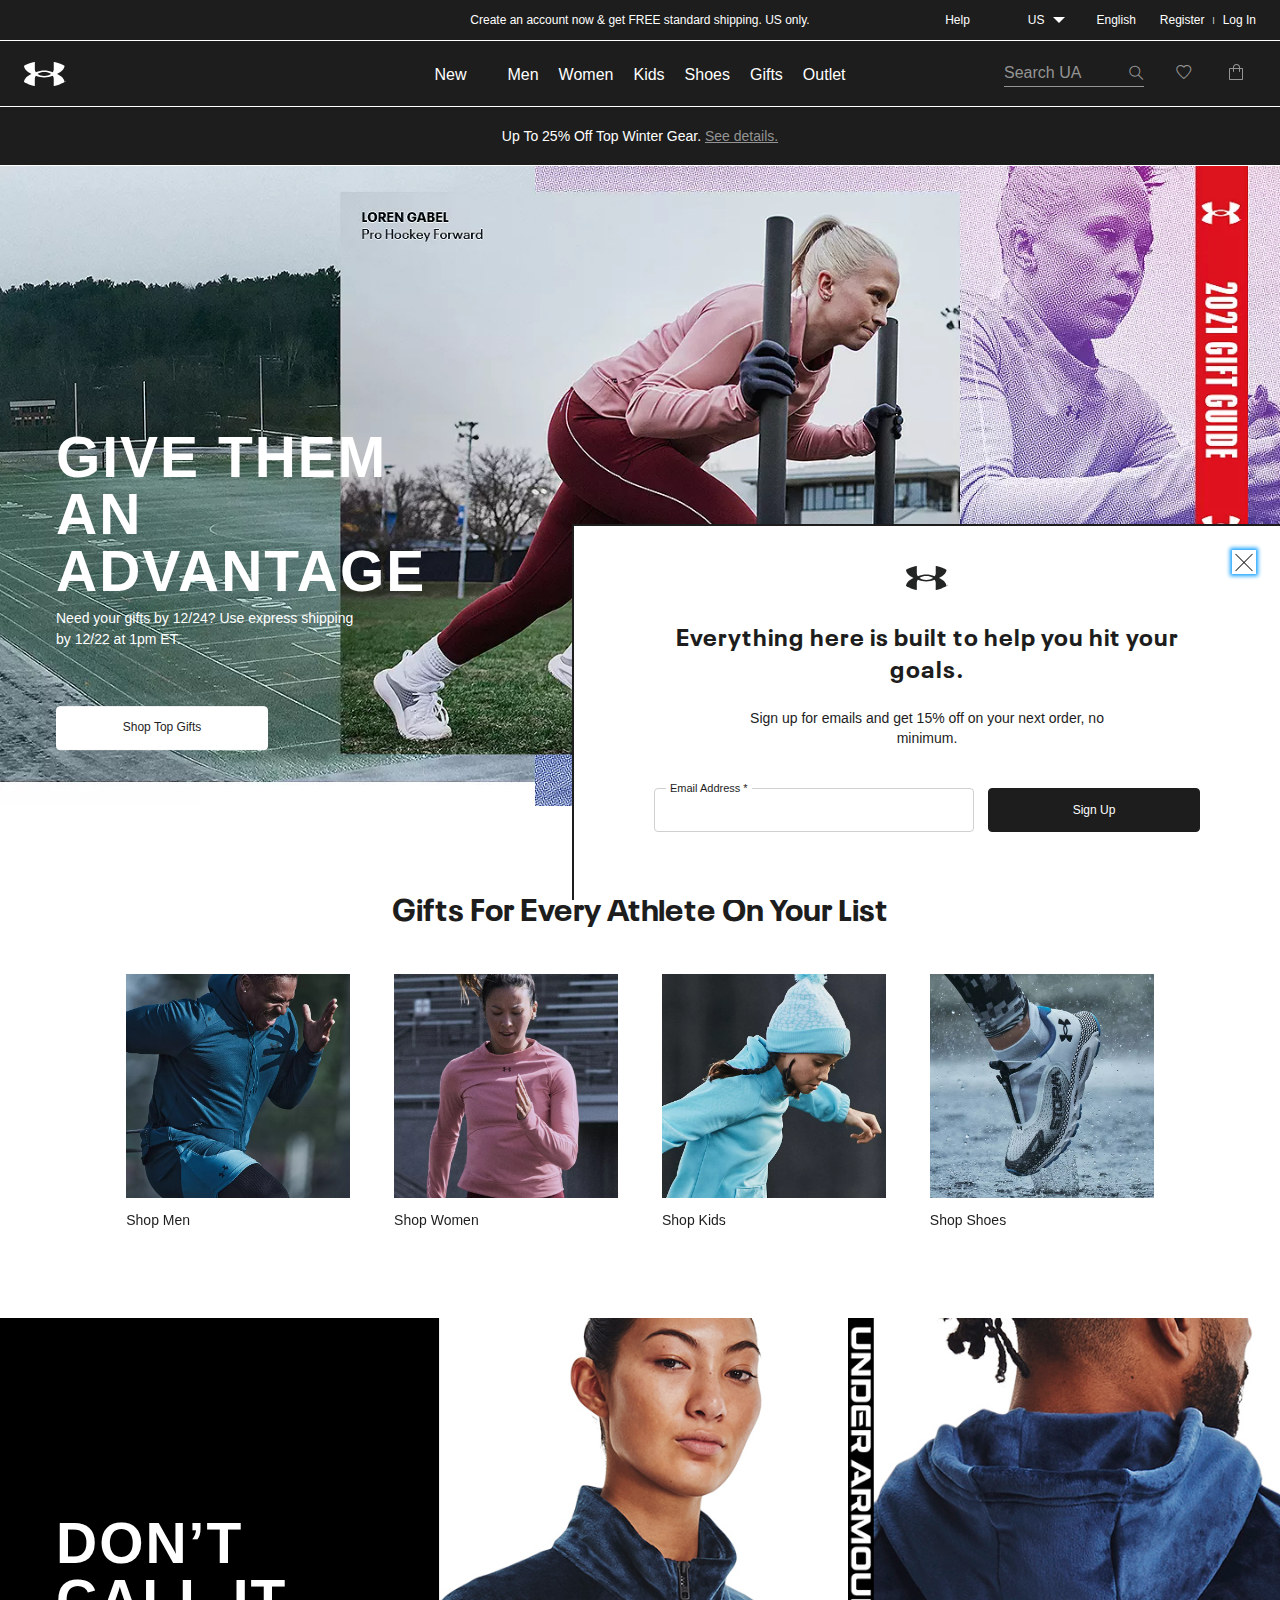
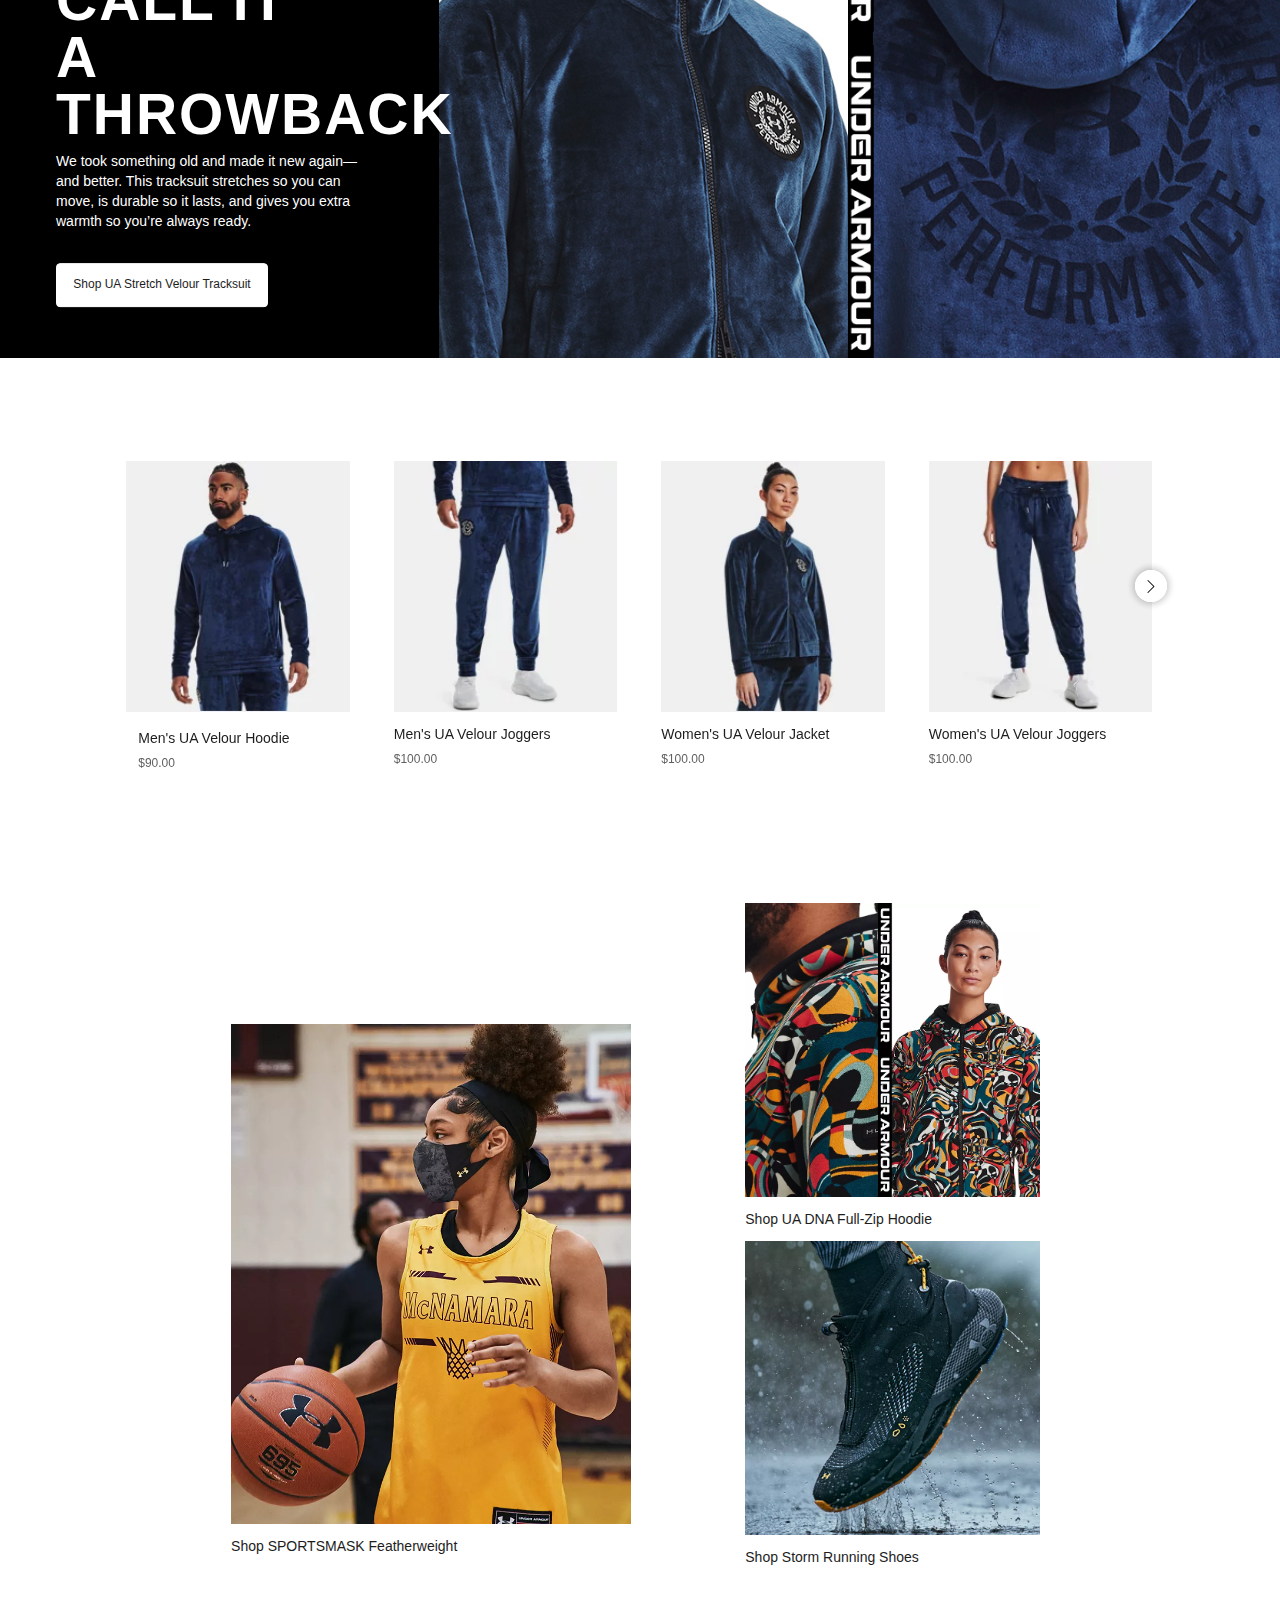
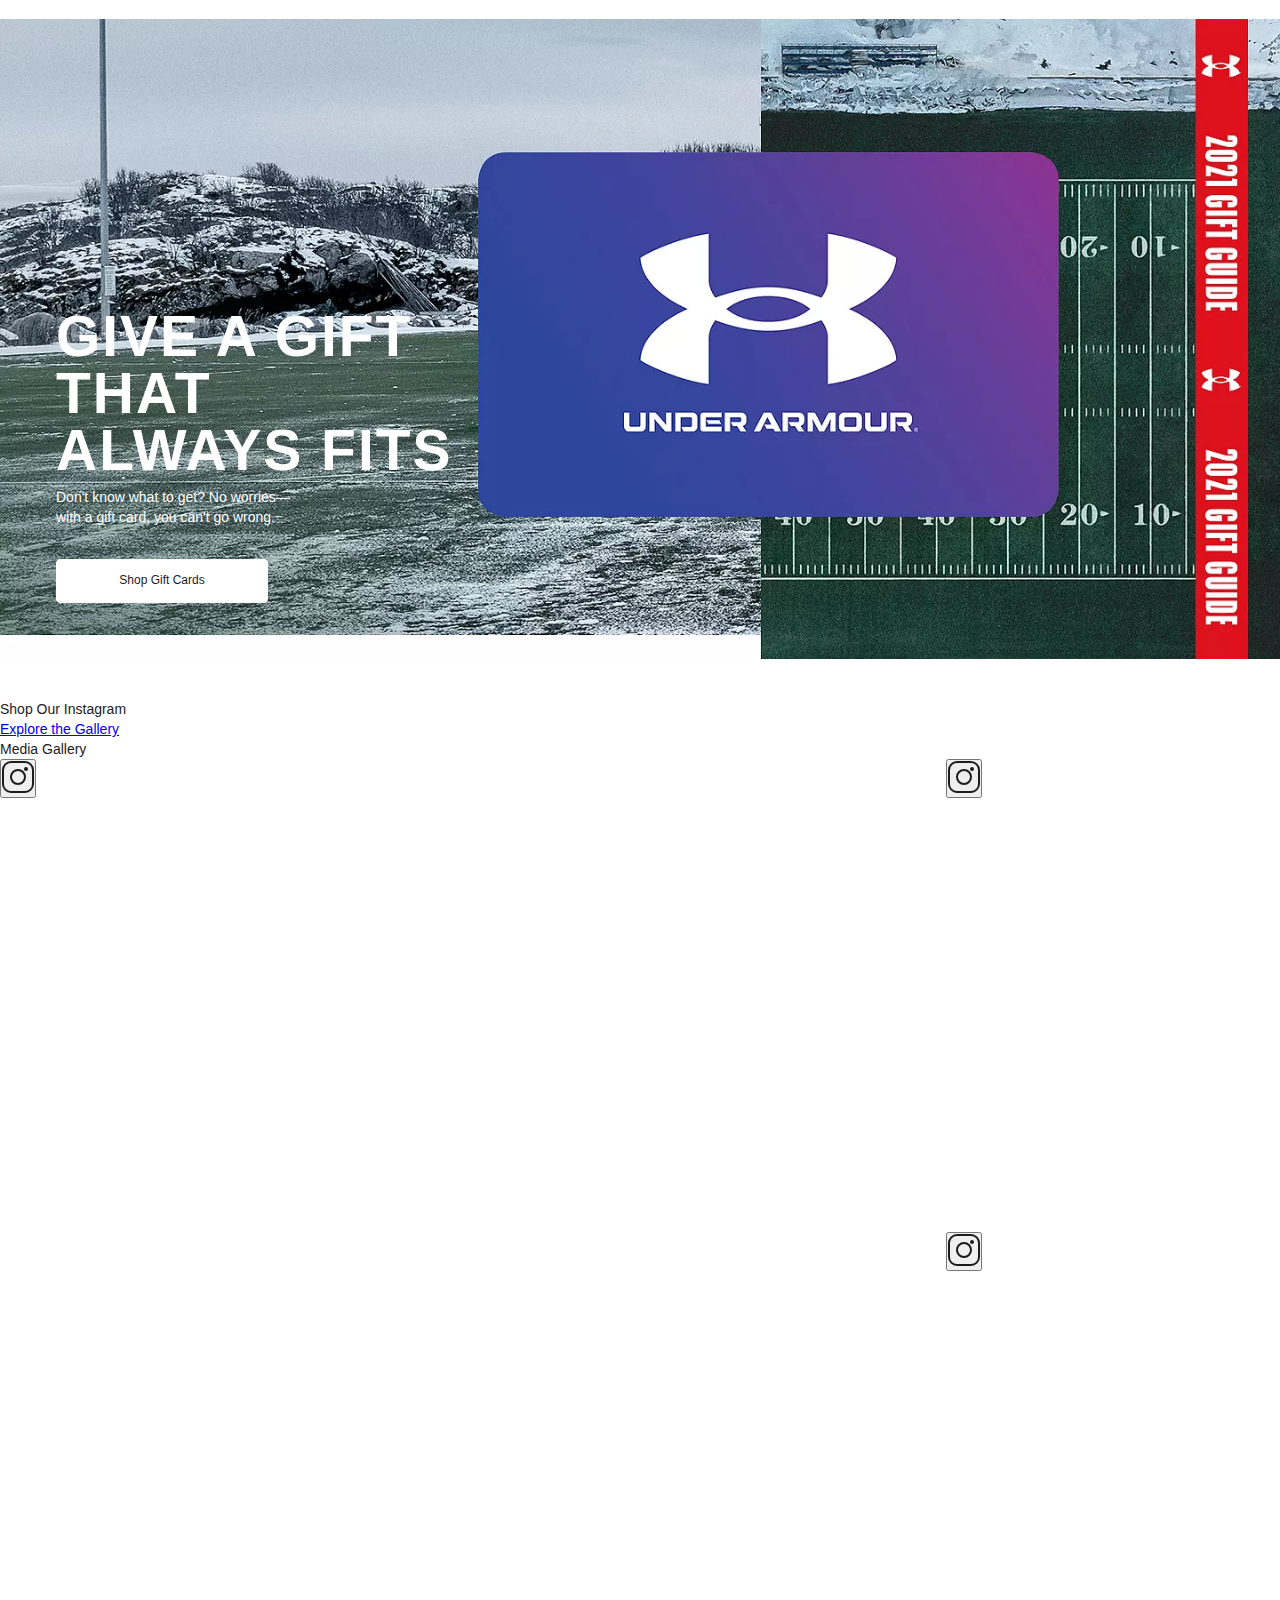
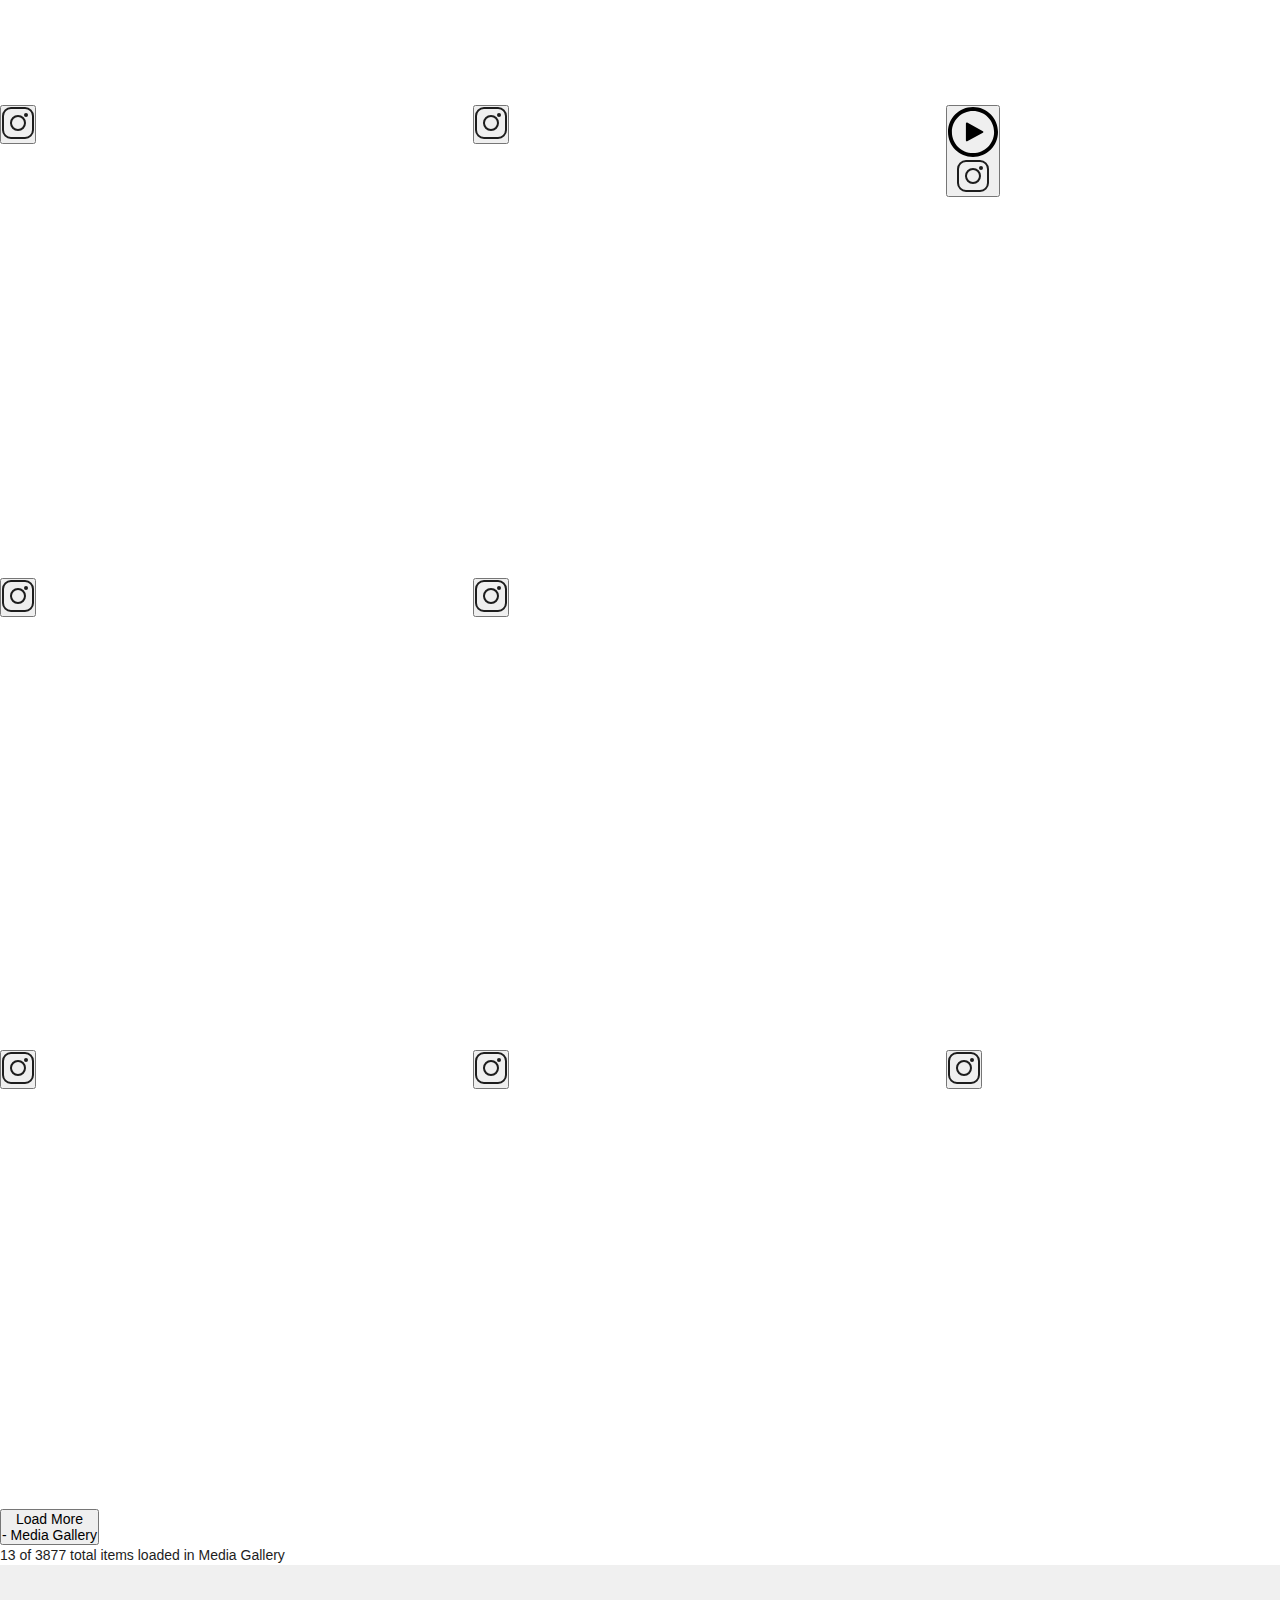
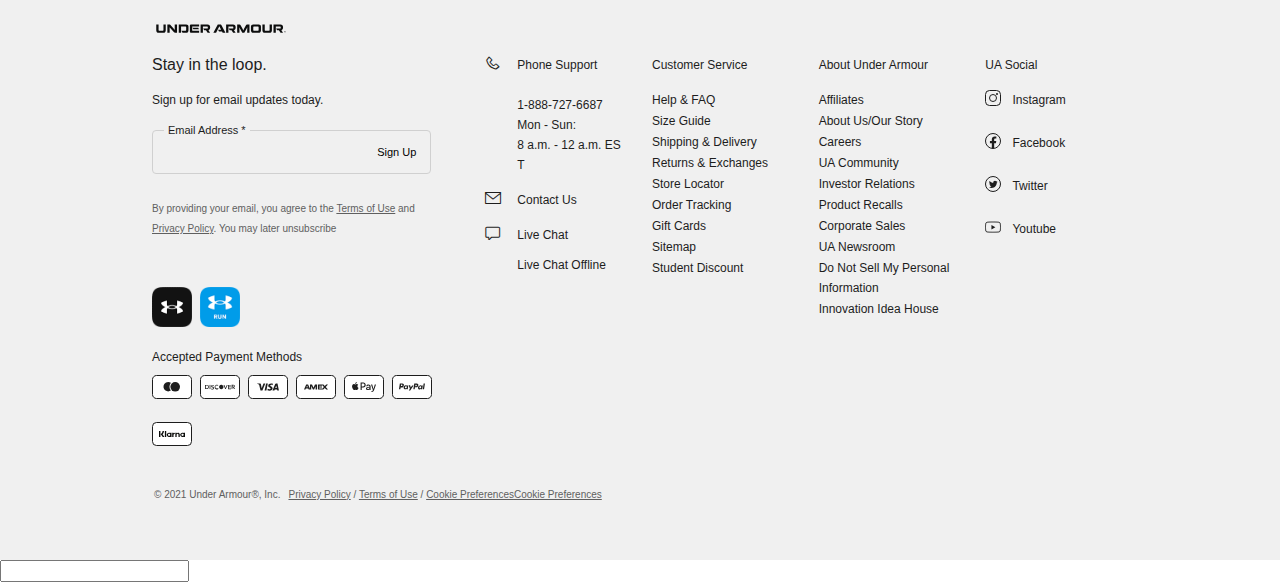
==== commit 6d799713: "update with men page" ====
--- a/index.html
+++ b/index.html
@@ -3721,15 +3721,15 @@
 }">
  <div class="owl-stage-outer owl-height" style="height: 300px;"><div class="owl-stage" style="transform: translate3d(0px, 0px, 0px); transition: all 0s ease 0s; width: 1200px;"><div class="owl-item active" style="width: 256px; margin-right: 44px;"><div class="module__list-item">
 <div class="module__primary-img module__mb-hide">
-<a href="https://www.underarmour.com/en-us/c/mens/top-gifts/" data-analytics-type="coremedia-content-img-link">
+<a href="./men.html" data-analytics-type="coremedia-content-img-link">
 <img alt="" src="./Under Armour® Official Store _ FREE Shipping Available_files/FW21_Holiday_GiftGuide_Lander_NewArrivals_1_1_M" width="100%">
 </a> </div>
 <div class="module__primary-img module__dt-hide">
-<a href="https://www.underarmour.com/en-us/c/mens/top-gifts/" data-analytics-type="coremedia-content-img-link">
+<a href="./men.html" data-analytics-type="coremedia-content-img-link">
 <img alt="" src="./Under Armour® Official Store _ FREE Shipping Available_files/FW21_Holiday_GiftGuide_Lander_NewArrivals_1_1_M" width="100%">
 </a> </div> <div class="module__list-item-content">
 <div class="module__link-text"> <div class="module__ctas-wrapper ctaBlock--odd">
-<a class="" href="https://www.underarmour.com/en-us/c/mens/top-gifts/" data-analytics-type="coremedia-content-text-link">
+<a class="" href="./men.html" data-analytics-type="coremedia-content-text-link">
 Shop Men </a>
 </div>
 </div>
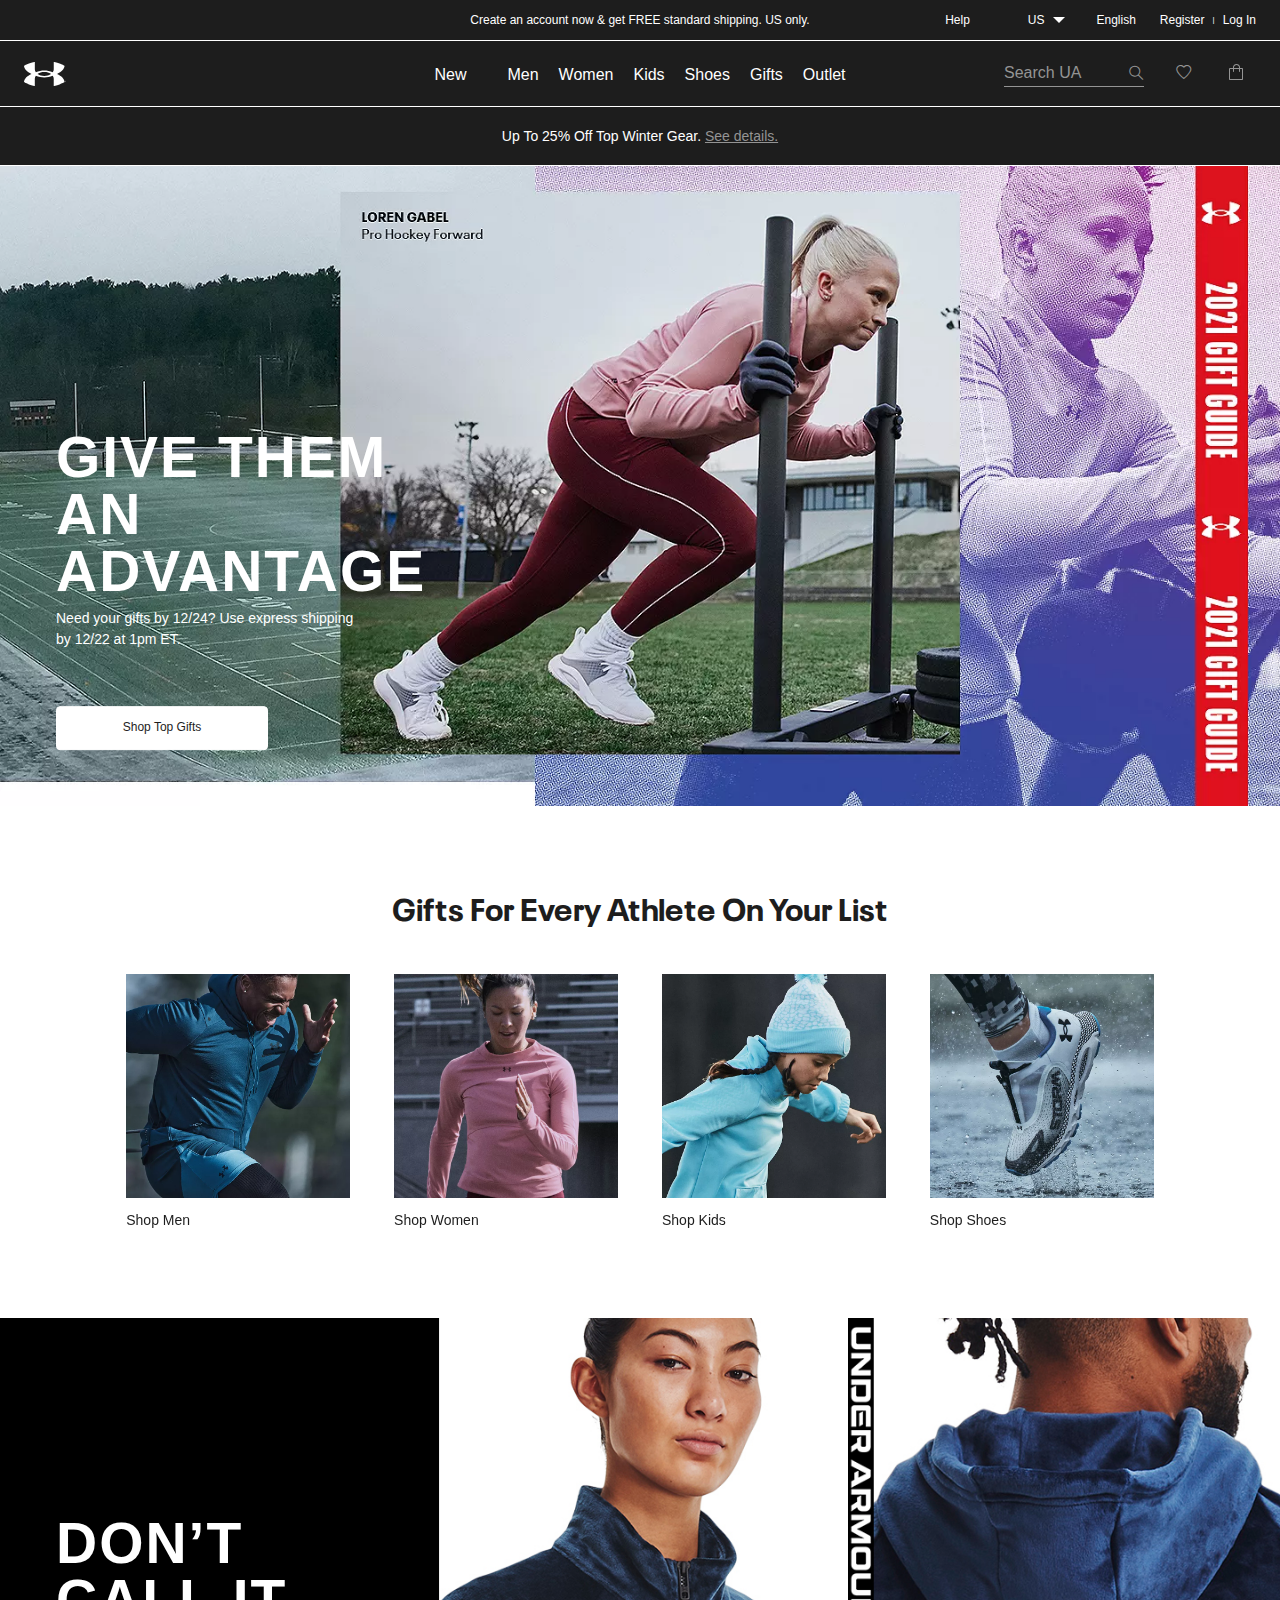
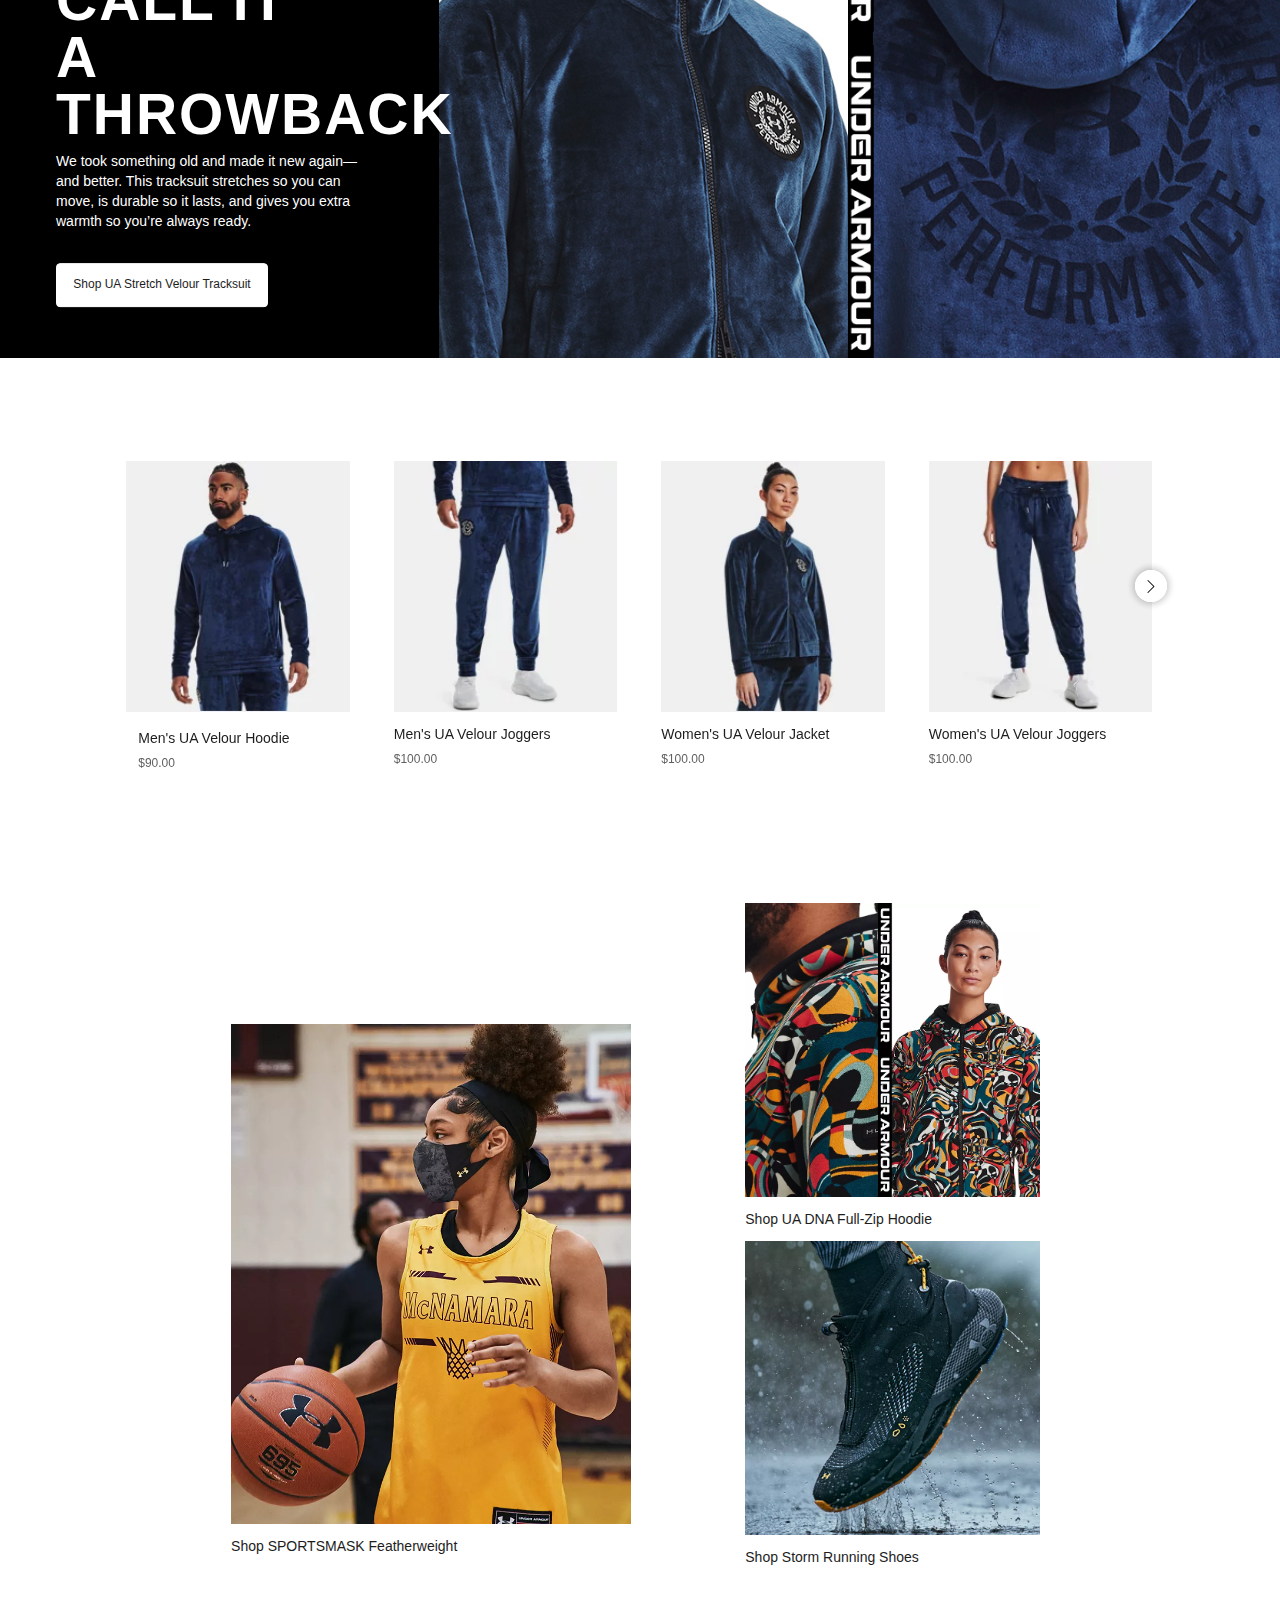
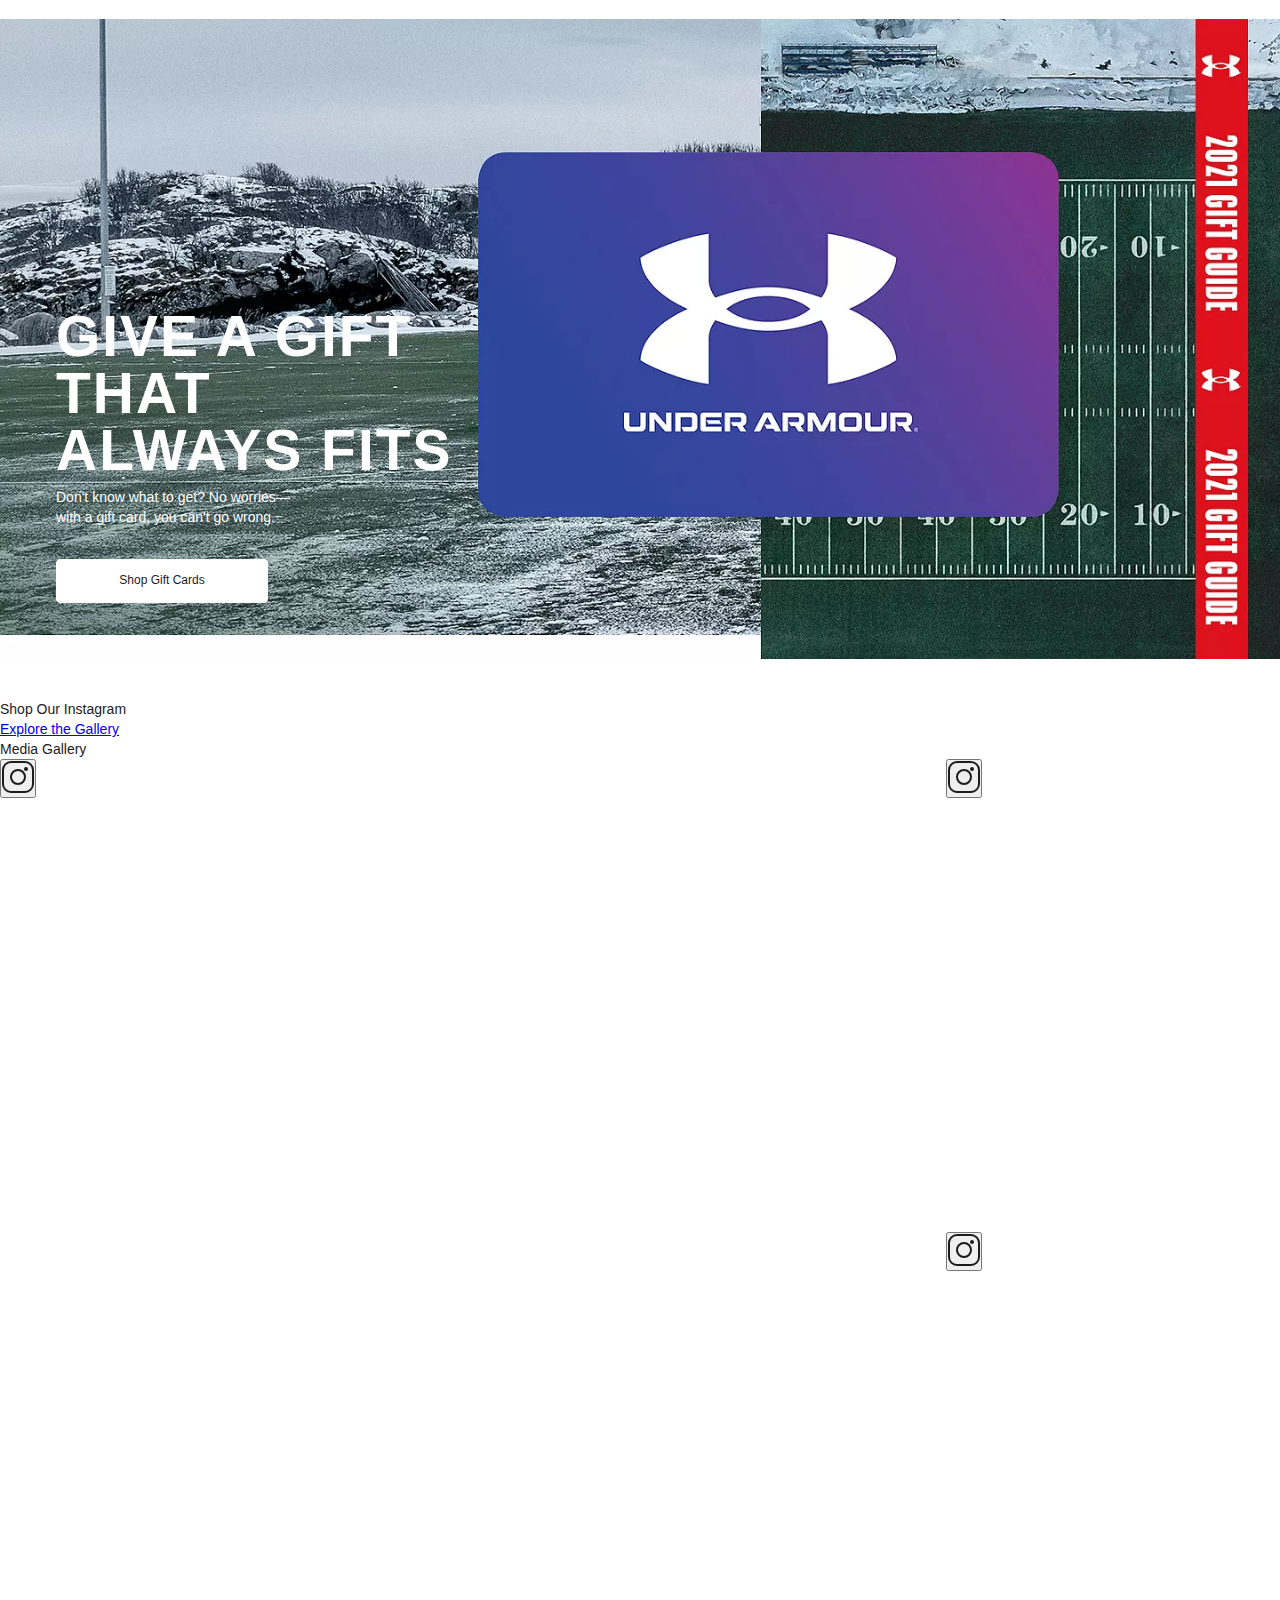
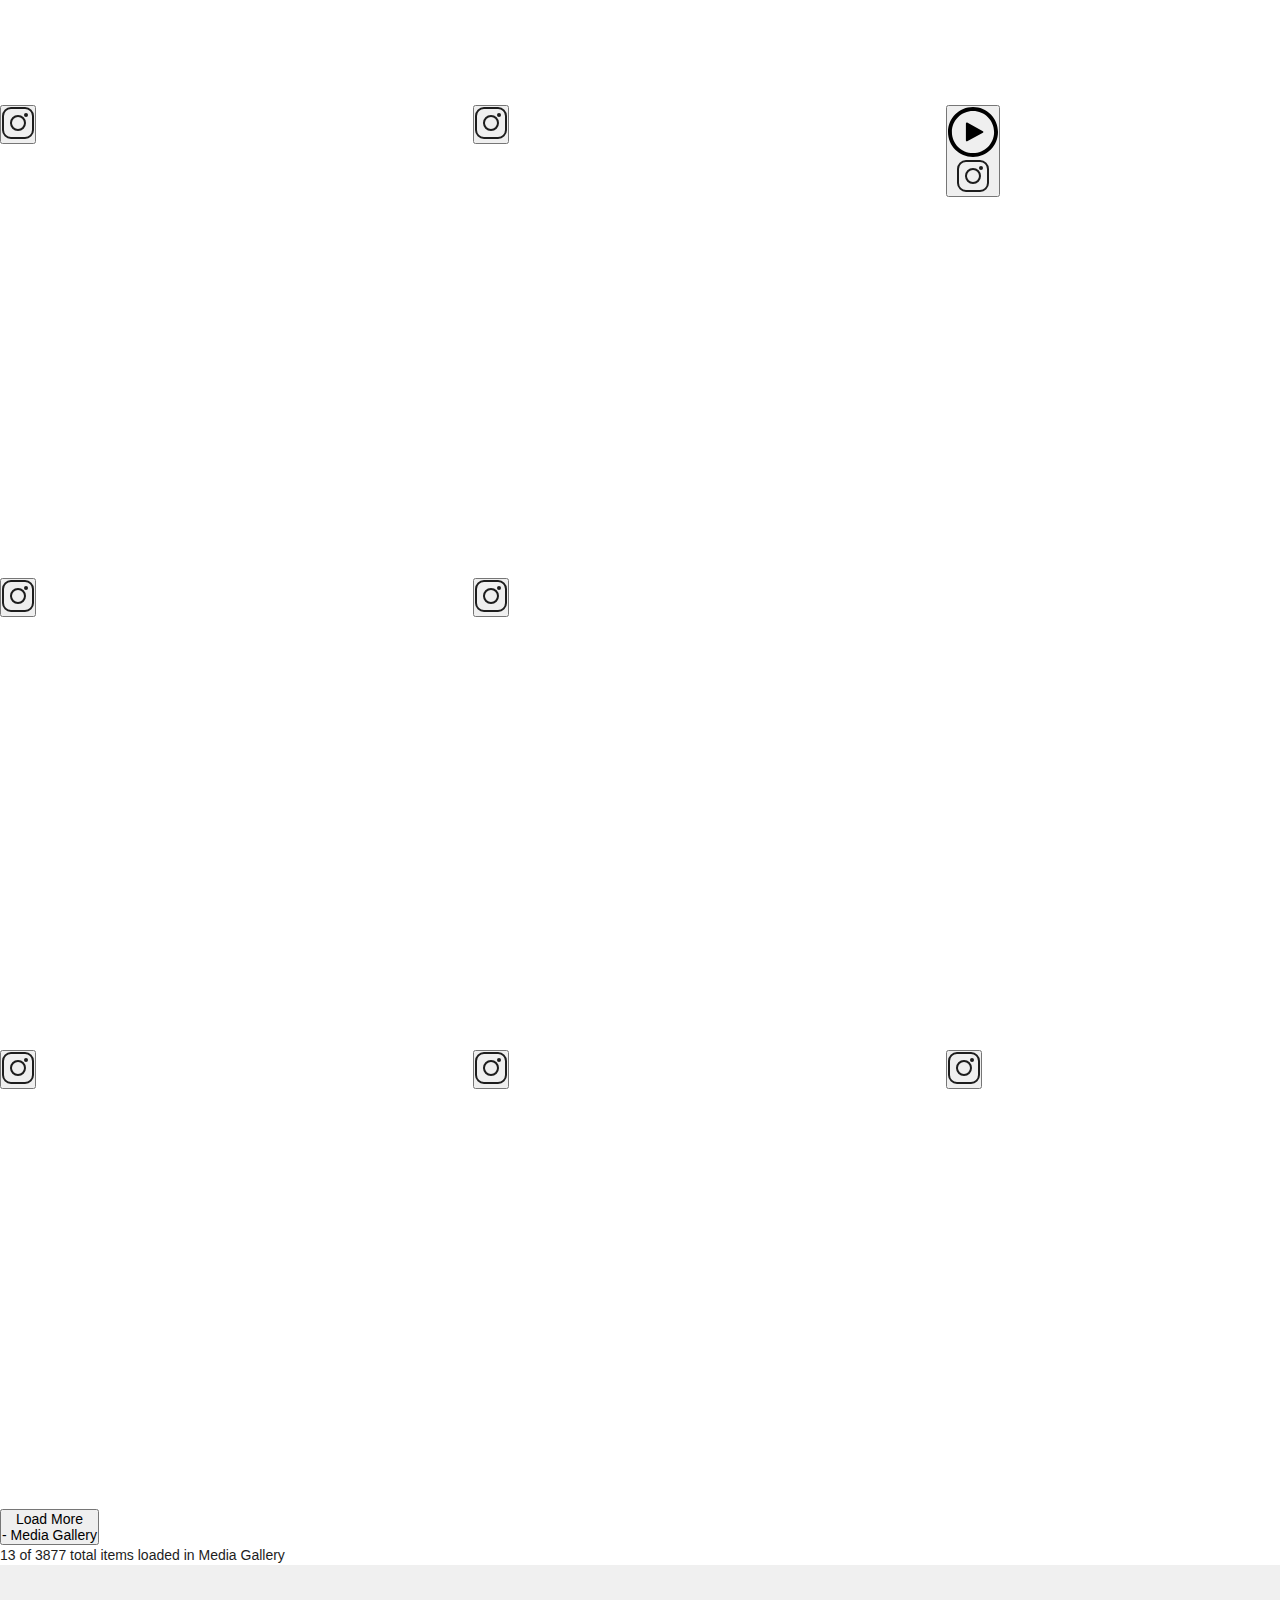
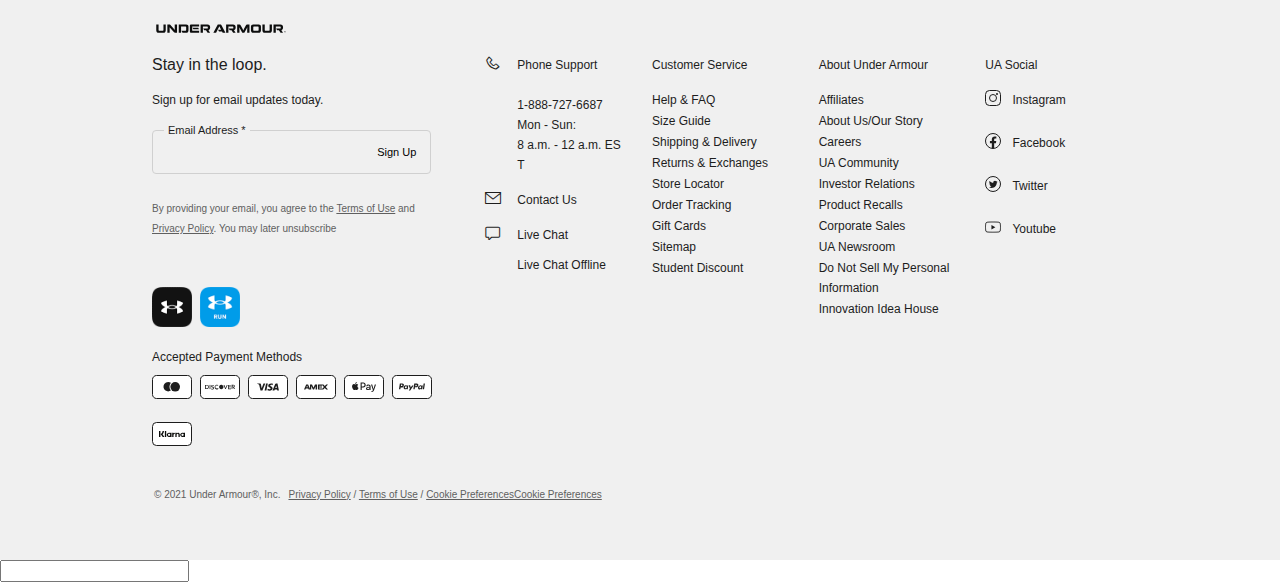
==== commit a7bef1a9: "Insert custom data" ====
--- a/index.html
+++ b/index.html
@@ -5532,6 +5532,14 @@
 <script src="./Under Armour® Official Store _ FREE Shipping Available_files/dwac-21.7.js" type="text/javascript" async="async"></script>
 <script src="./Under Armour® Official Store _ FREE Shipping Available_files/gretel.min.js" type="text/javascript" async="async"></script>
 
+<script type="text/javascript">
+	var idzCustomData = {
+	"order-status": "PREPARATION",
+	"time-since-order" : 7,
+	"product-availability": true
+	};
+	</script>
+
 <!-- START IADVIZE LIVECHAT -->
 <script type='text/javascript'>
   (function() {
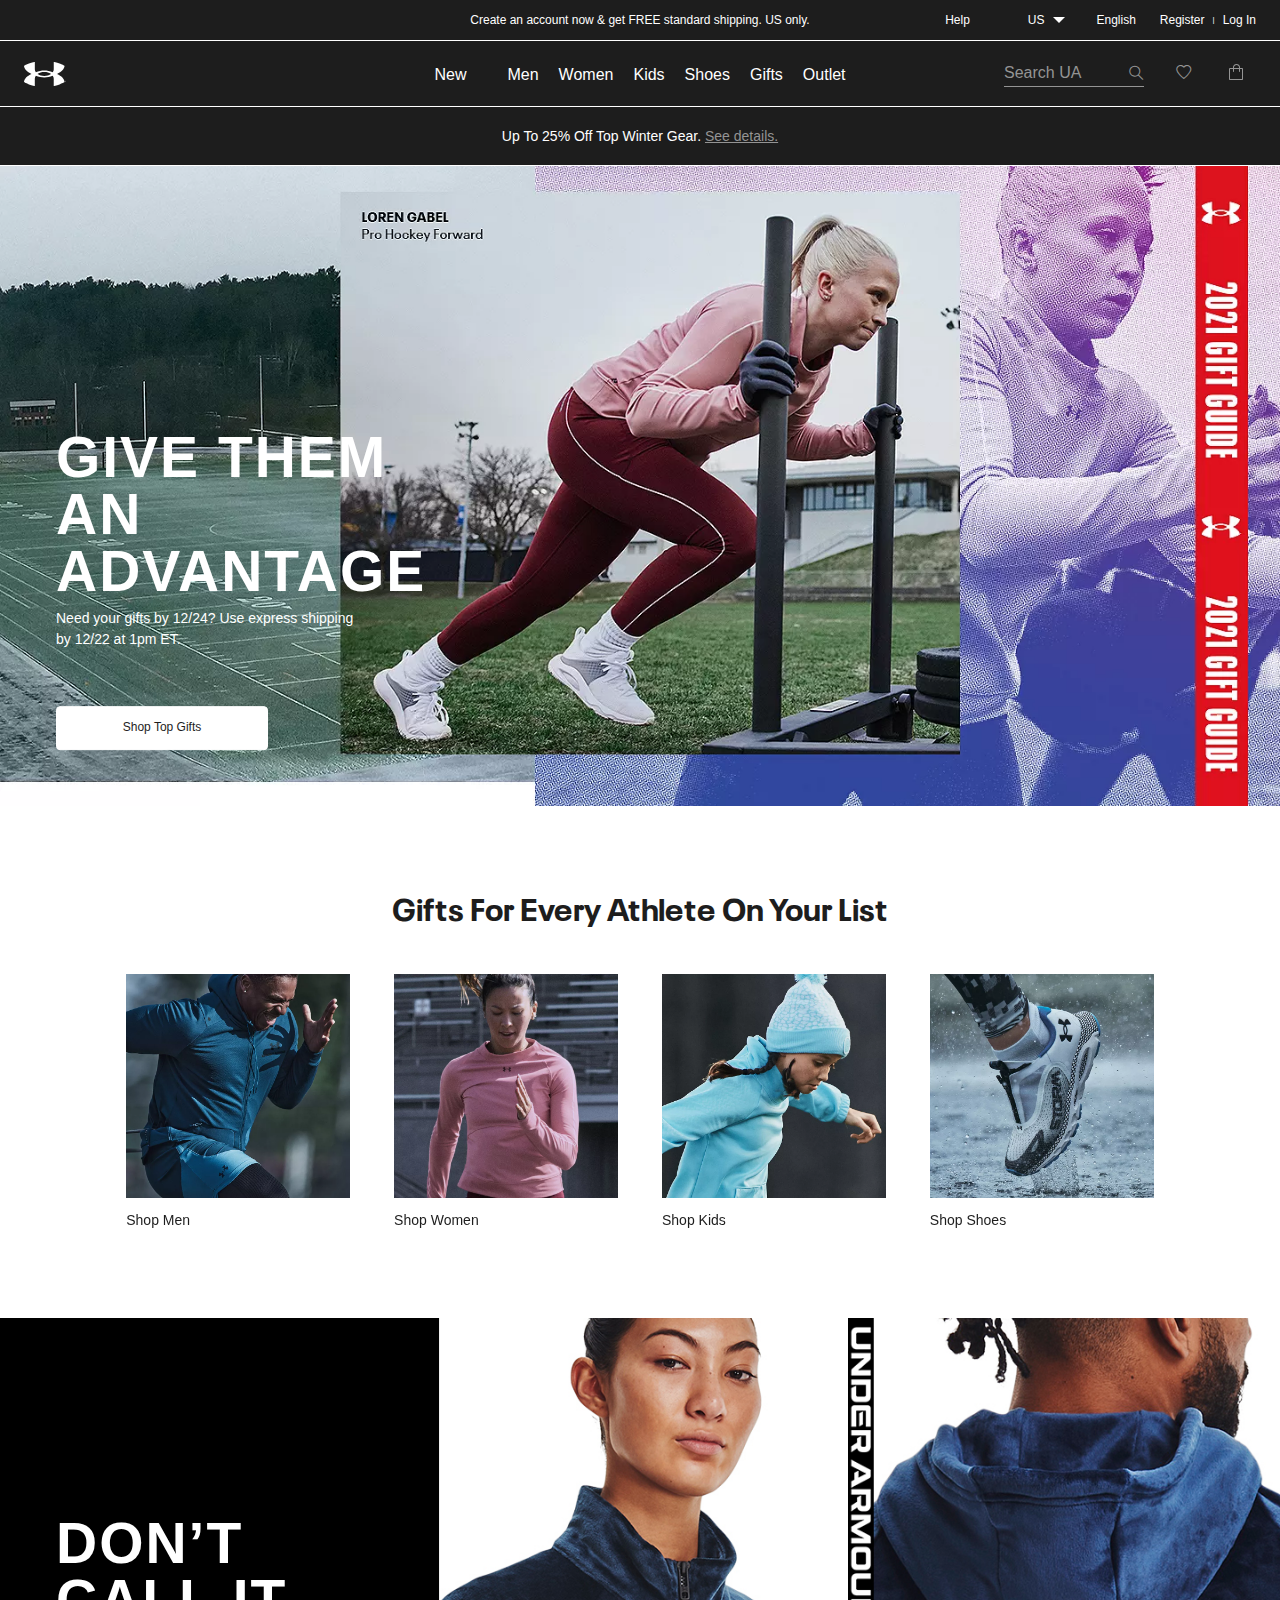
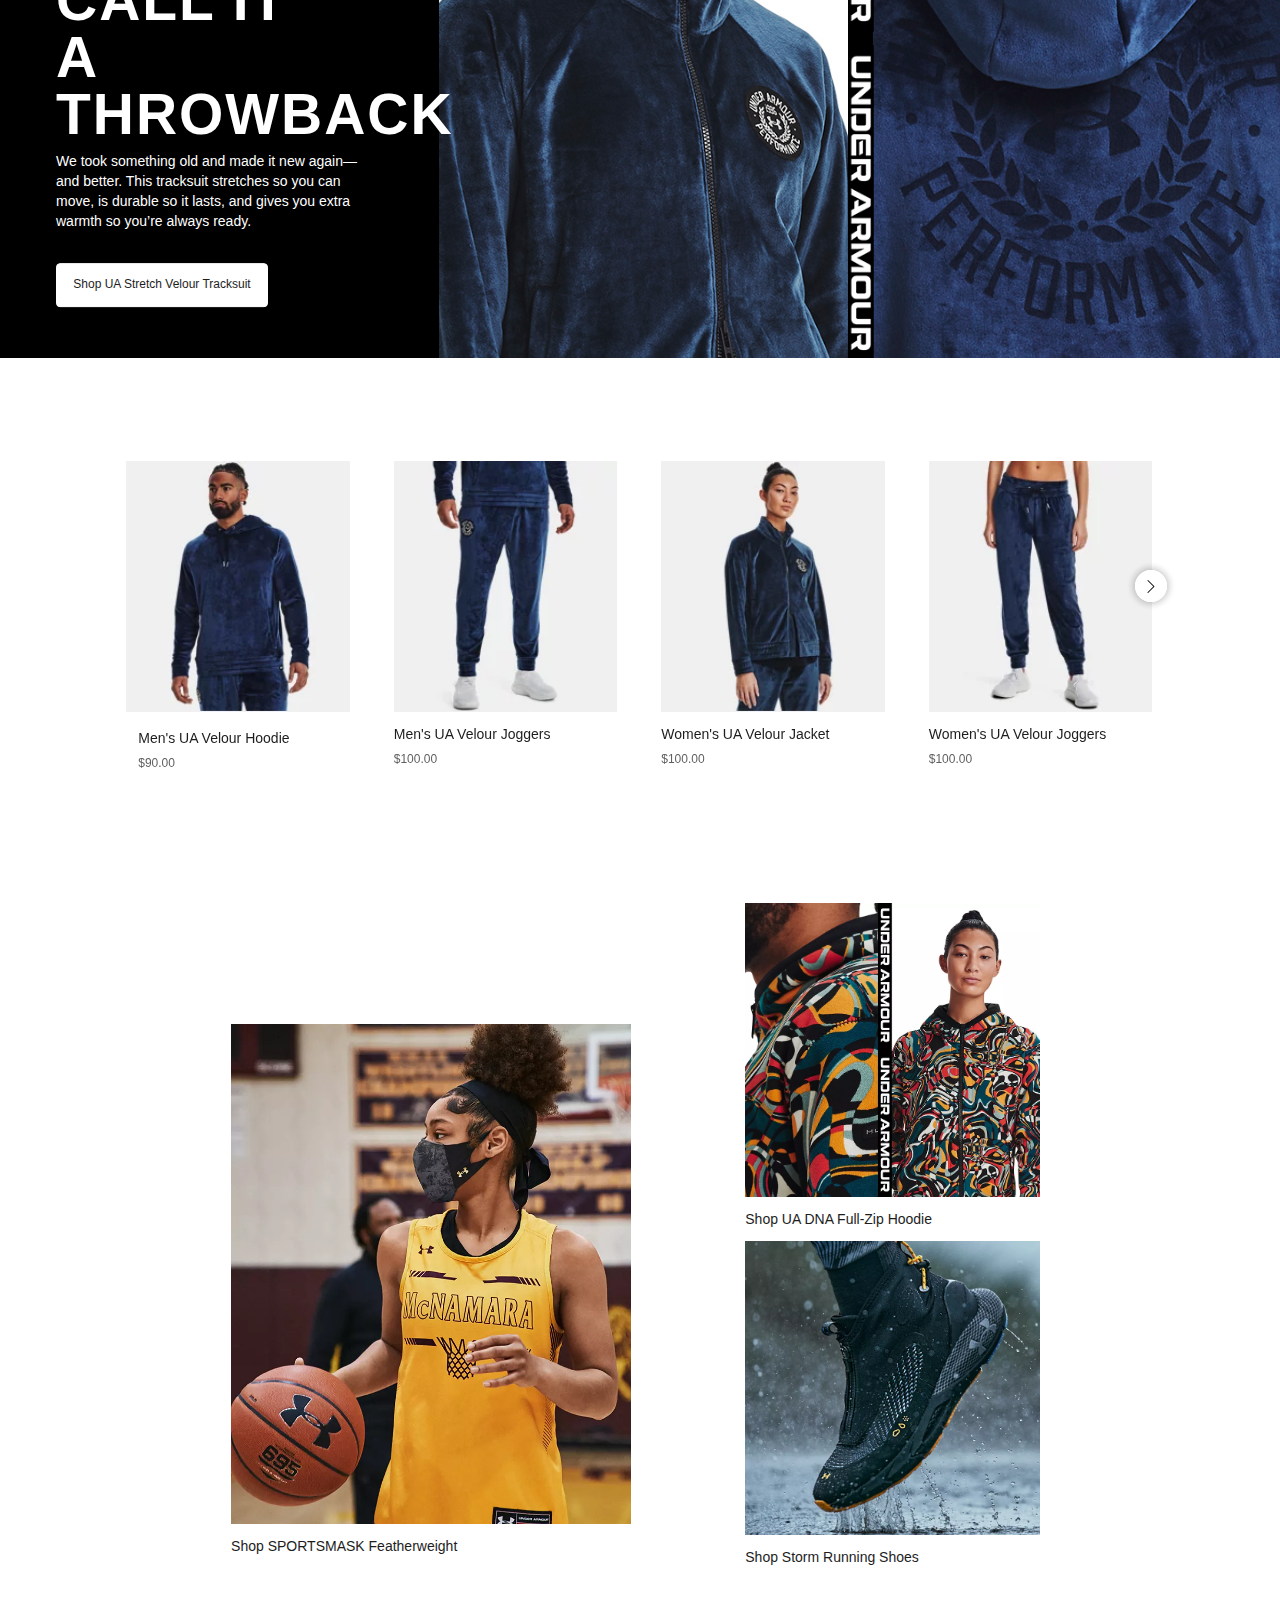
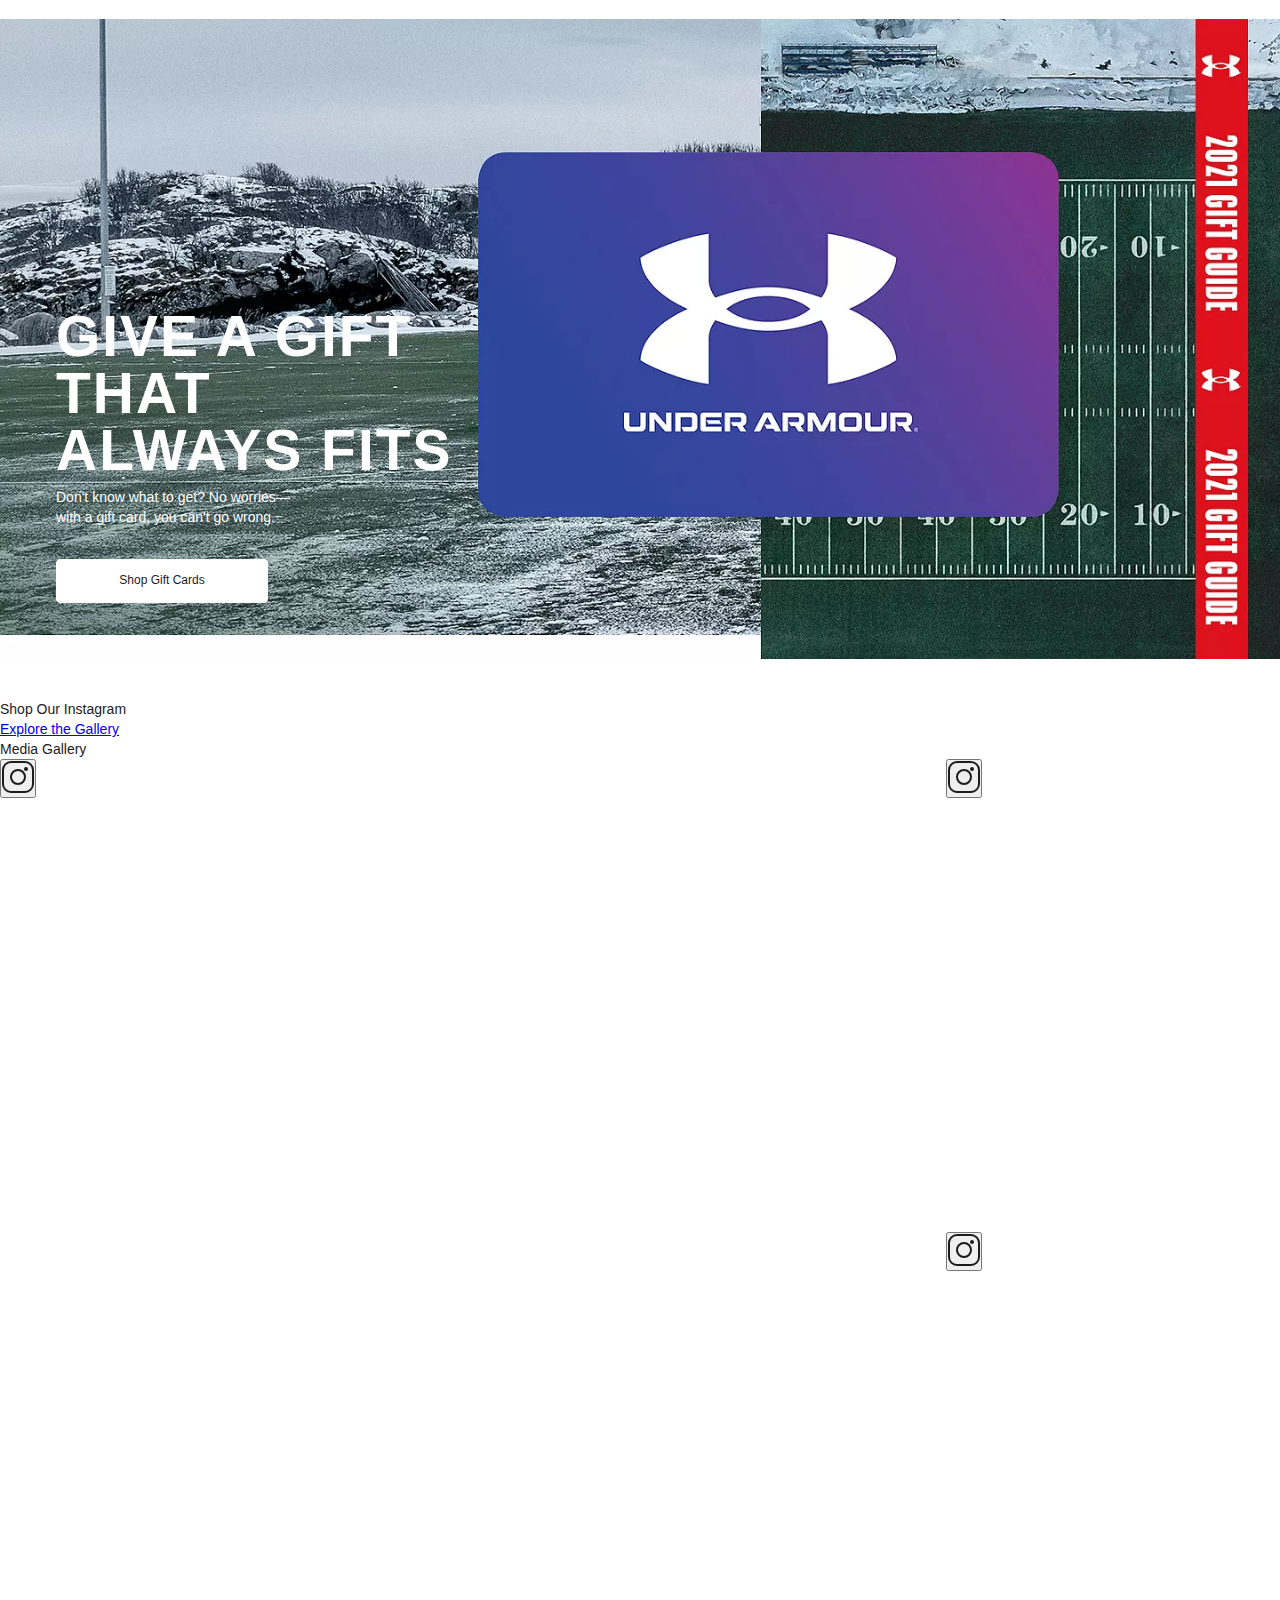
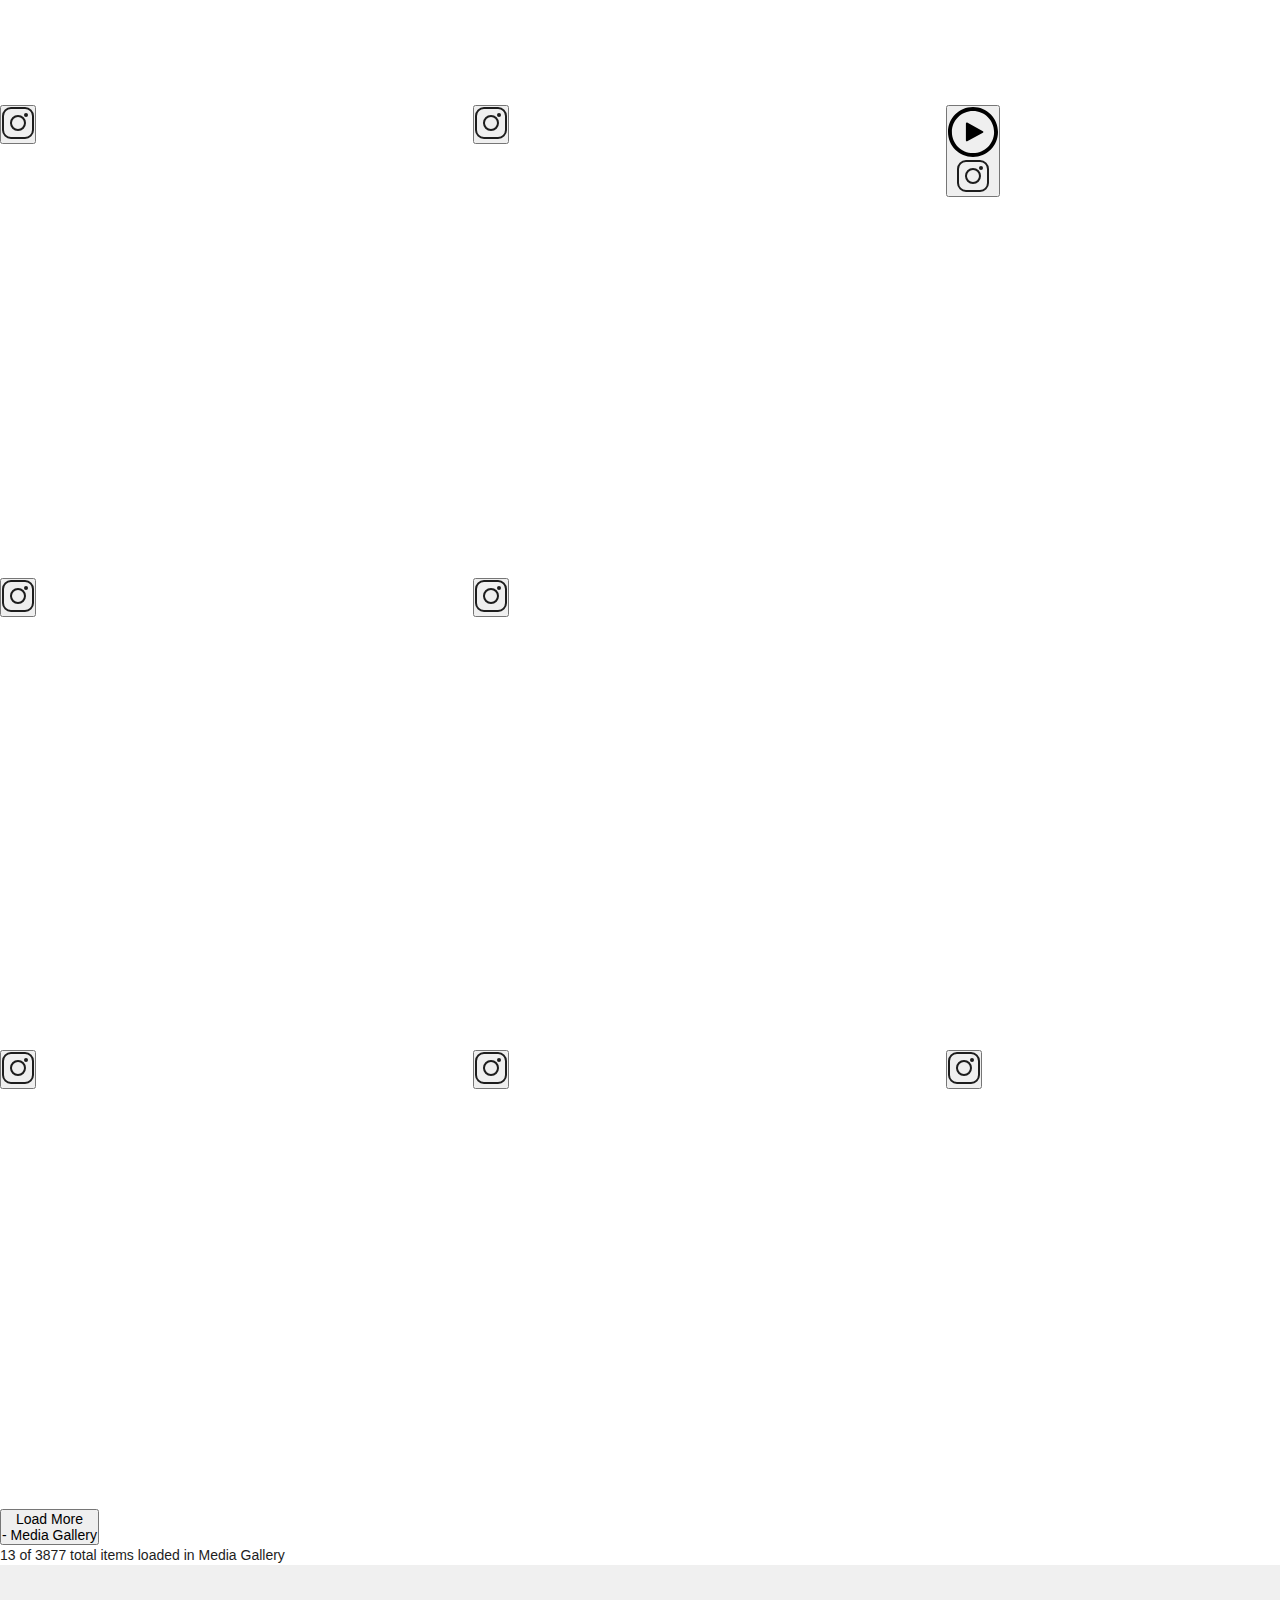
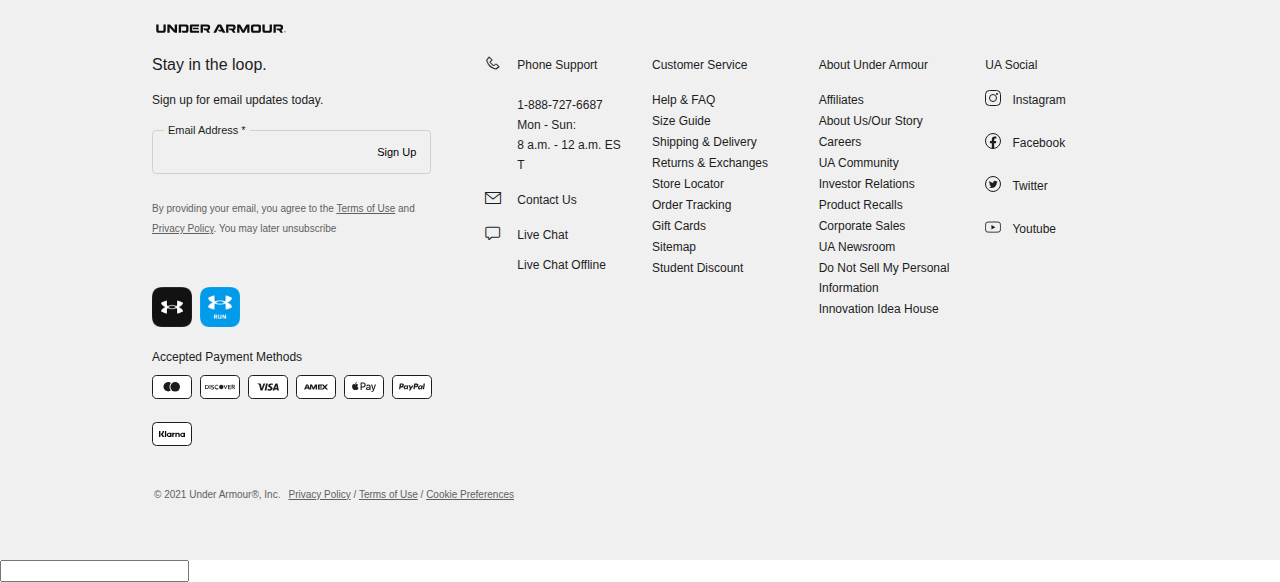
==== commit d61ba9c6: "Correct custom data" ====
--- a/index.html
+++ b/index.html
@@ -5535,7 +5535,7 @@
 <script type="text/javascript">
 	var idzCustomData = {
 	"order-status": "PREPARATION",
-	"time-since-order" : 7,
+	"hours-since-last-order" : 72,
 	"product-availability": true
 	};
 	</script>
